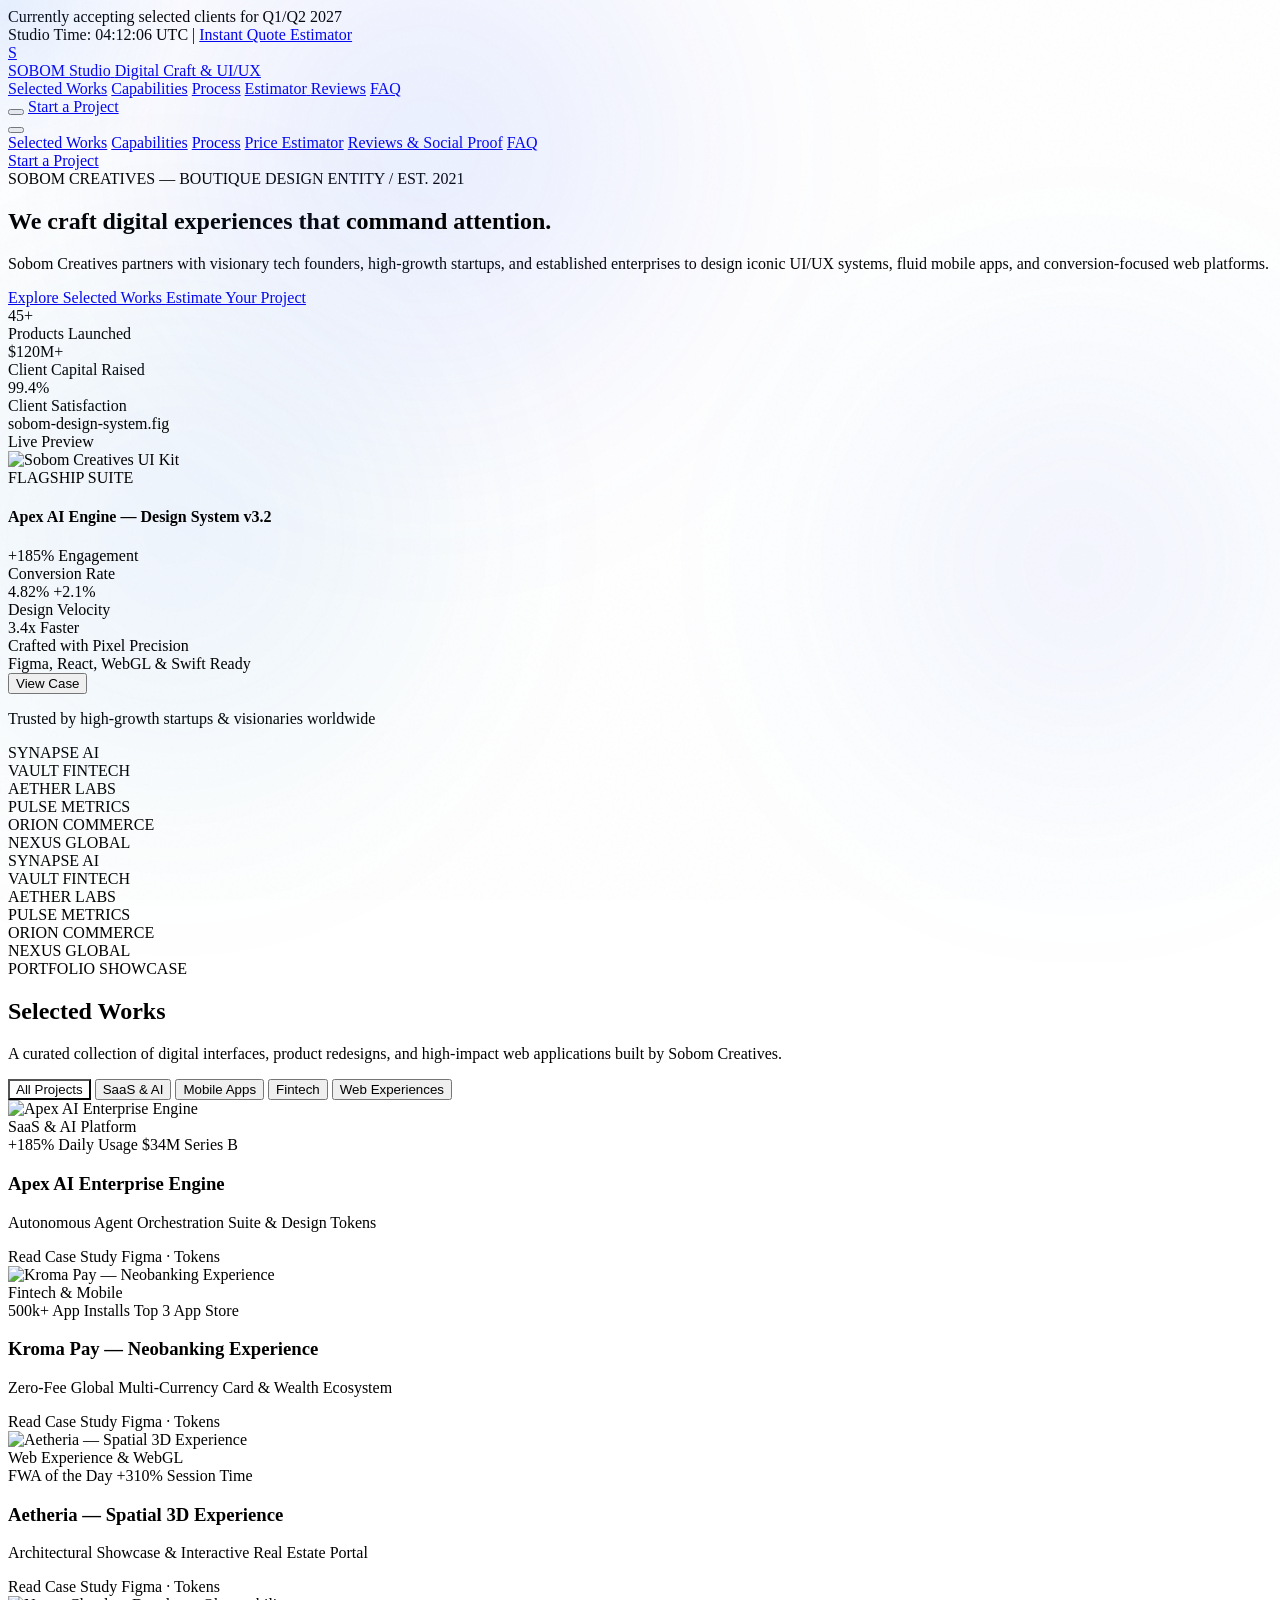
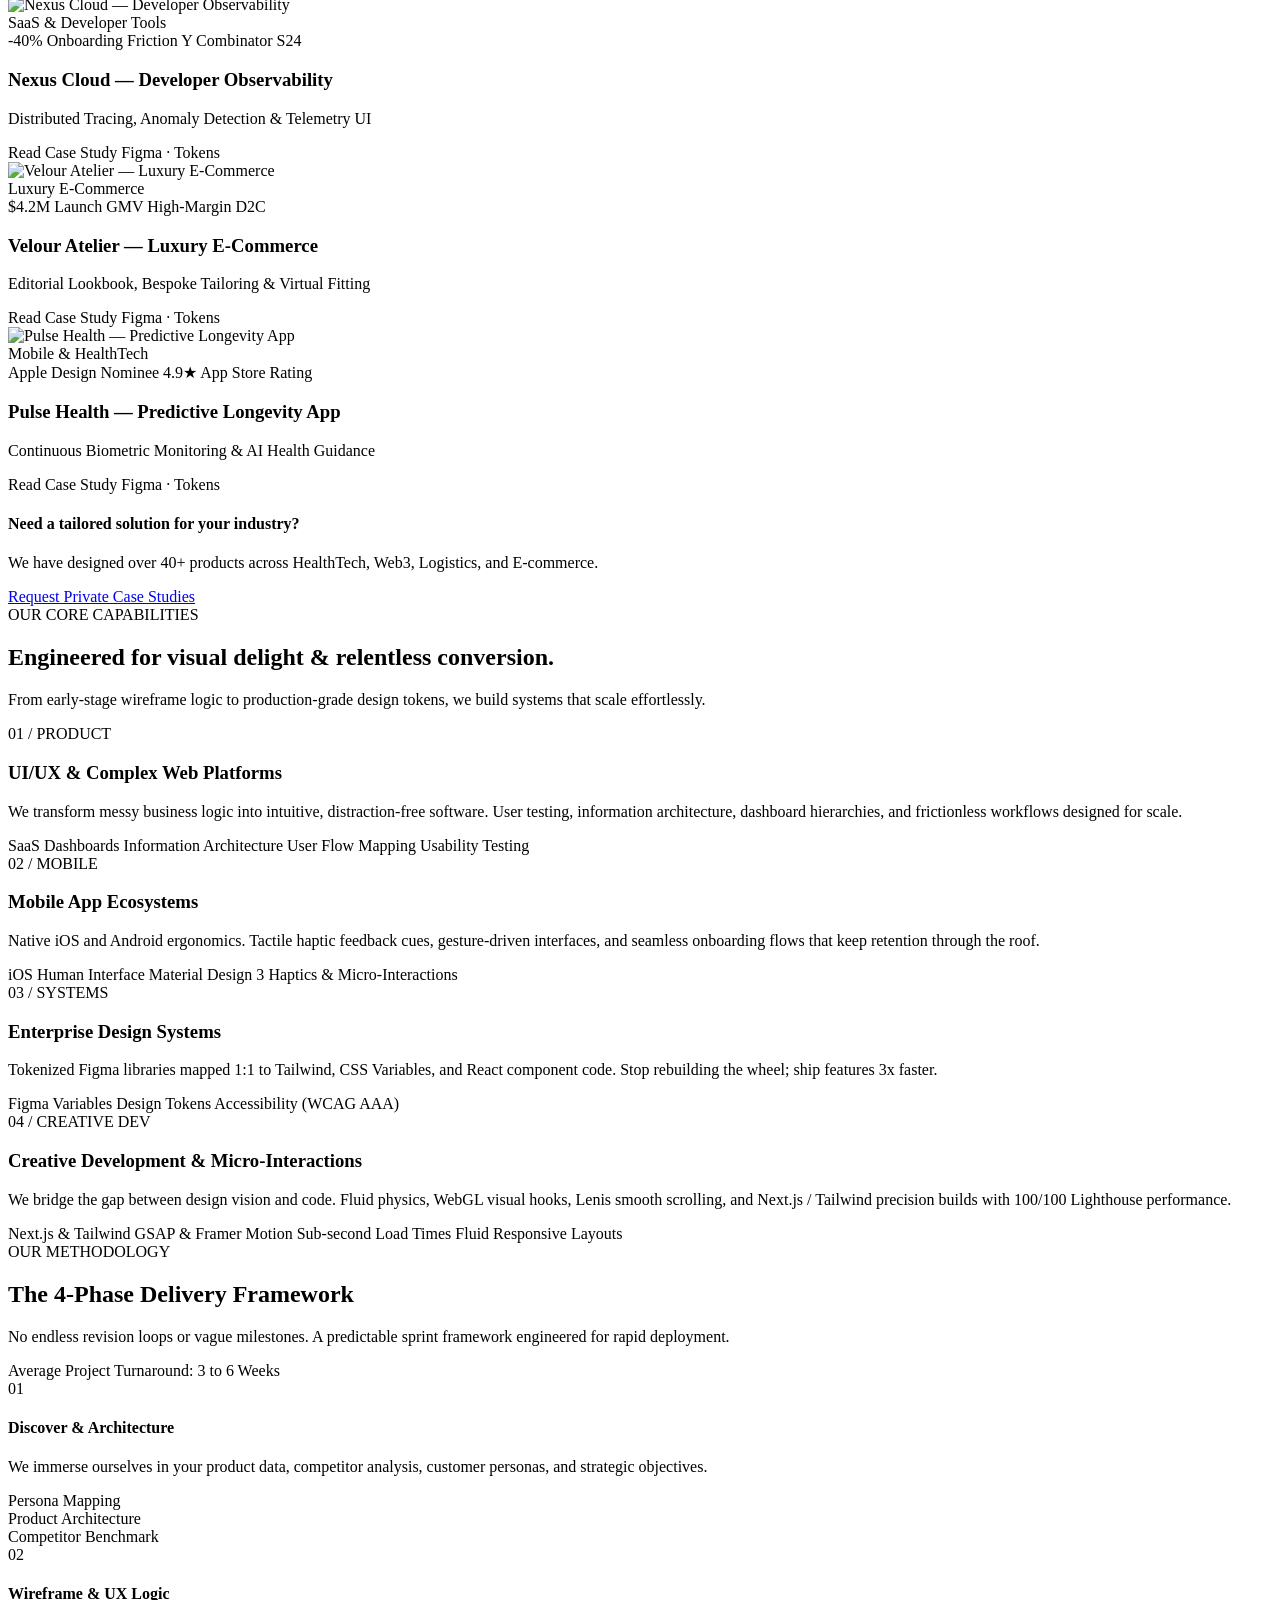
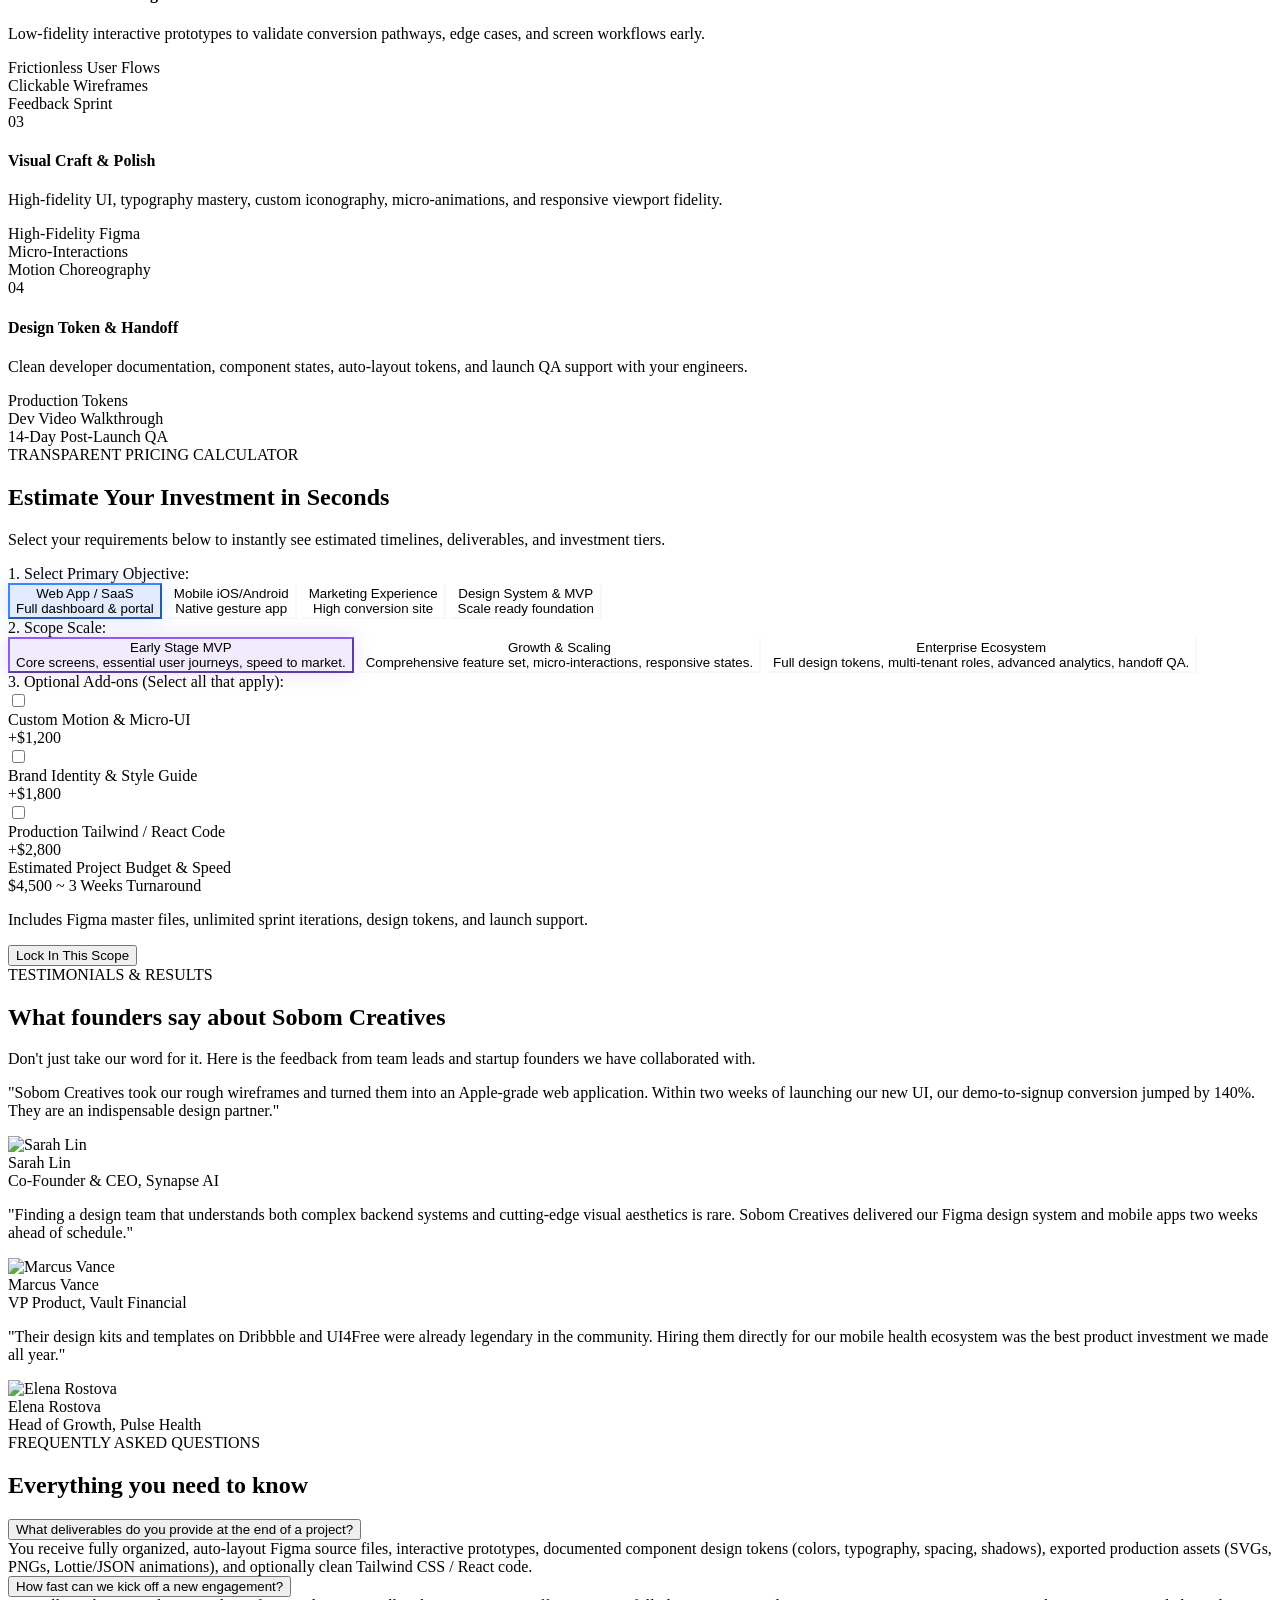
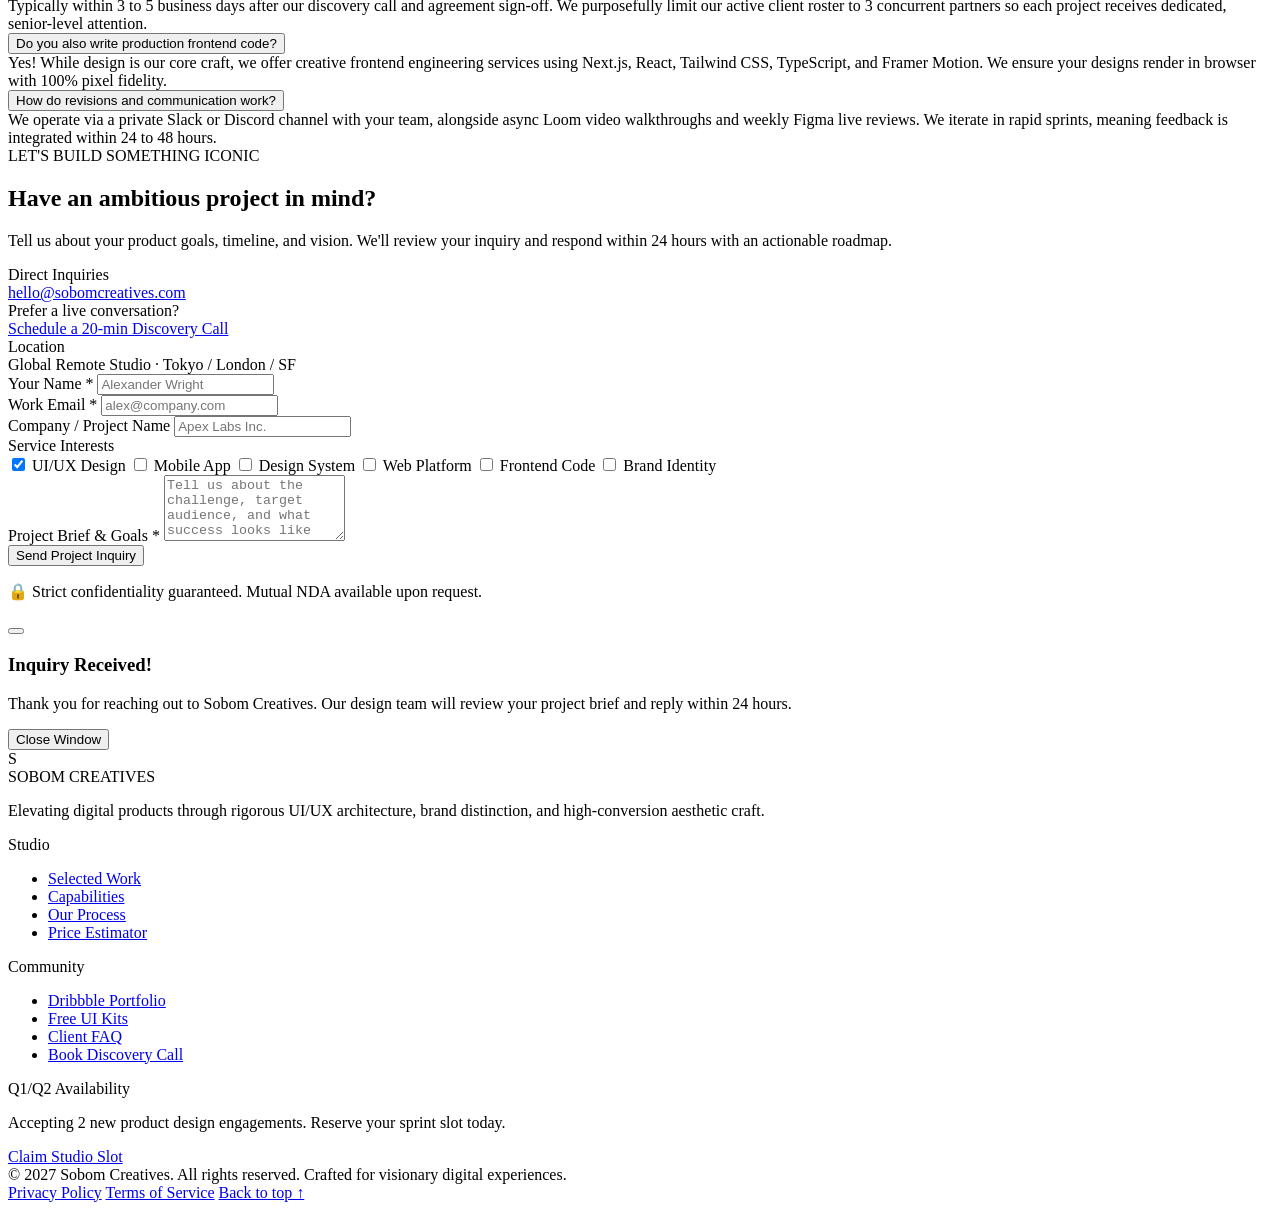
==== index.html @ f291f0de "feat: initial release of Sobom Creatives landing page" ====
<!DOCTYPE html>
<html lang="en" class="scroll-smooth">
<head>
  <meta charset="UTF-8">
  <meta name="viewport" content="width=device-width, initial-scale=1.0">
  <title>Sobom Creatives — High-Impact UI/UX & Digital Product Design Studio</title>
  <meta name="description" content="Sobom Creatives is a premier boutique design studio crafting world-class digital products, mobile ecosystems, high-converting web apps, and iconic design systems.">
  
  <!-- Favicon -->
  <link rel="icon" href="data:image/svg+xml,<svg xmlns=%22http://www.w3.org/2000/svg%22 viewBox=%220 0 100 100%22><text y=%22.9em%22 font-size=%2290%22>⚡</text></svg>">
  
  <!-- Google Fonts: Syne & Plus Jakarta Sans -->
  <link rel="preconnect" href="https://fonts.googleapis.com">
  <link rel="preconnect" href="https://fonts.gstatic.com" crossorigin>
  <link href="https://fonts.googleapis.com/css2?family=Plus+Jakarta+Sans:wght@300;400;500;600;700;800&family=Syne:wght@500;600;700;800&family=JetBrains+Mono:wght@400;500&display=swap" rel="stylesheet">
  
  <!-- Tailwind CSS CDN -->
  <script src="https://cdn.tailwindcss.com"></script>
  <script>
    tailwind.config = {
      darkMode: 'class',
      theme: {
        extend: {
          fontFamily: {
            sans: ['"Plus Jakarta Sans"', 'sans-serif'],
            display: ['"Syne"', 'sans-serif'],
            mono: ['"JetBrains Mono"', 'monospace'],
          },
          colors: {
            brand: {
              50: '#f0f5ff',
              100: '#e0ecff',
              200: '#bad4ff',
              300: '#7eb1ff',
              400: '#3c86ff',
              500: '#145bff',
              600: '#003feb',
              700: '#0033c7',
              800: '#022ba1',
              900: '#08277f',
              accent: '#00F0FF',
              purple: '#8B5CF6',
              emerald: '#10B981',
              dark: '#08090C',
              card: '#101218',
              border: '#1f2430'
            }
          },
          animation: {
            'spin-slow': 'spin 20s linear infinite',
            'float': 'float 6s ease-in-out infinite',
            'pulse-subtle': 'pulseSubtle 3s ease-in-out infinite',
            'marquee': 'marquee 25s linear infinite',
          },
          keyframes: {
            float: {
              '0%, 100%': { transform: 'translateY(0px)' },
              '50%': { transform: 'translateY(-12px)' },
            },
            pulseSubtle: {
              '0%, 100%': { opacity: '0.4' },
              '50%': { opacity: '0.8' },
            },
            marquee: {
              '0%': { transform: 'translateX(0%)' },
              '100%': { transform: 'translateX(-50%)' },
            }
          }
        }
      }
    }
  </script>

  <!-- Lucide Icons CDN -->
  <script src="https://unpkg.com/lucide@latest"></script>

  <!-- Custom CSS -->
  <link rel="stylesheet" href="./assets/css/styles.css">
</head>
<body class="bg-[#07080B] text-slate-100 font-sans selection:bg-brand-500 selection:text-white antialiased overflow-x-hidden relative">

  <!-- Ambient Background Mesh Glows -->
  <div class="fixed inset-0 pointer-events-none z-0 overflow-hidden">
    <div class="glow-orb glow-orb-1"></div>
    <div class="glow-orb glow-orb-2"></div>
    <div class="glow-orb glow-orb-3"></div>
    <div class="noise-overlay"></div>
  </div>

  <!-- Interactive Custom Cursor Ambient Glow -->
  <div id="ambientCursor" class="ambient-cursor pointer-events-none hidden md:block"></div>

  <!-- Top Announcement Bar -->
  <div class="relative z-50 bg-gradient-to-r from-brand-900/60 via-purple-950/40 to-slate-950/80 border-b border-white/5 py-2 px-4 backdrop-blur-md">
    <div class="max-w-7xl mx-auto flex items-center justify-between text-xs">
      <div class="flex items-center space-x-2">
        <span class="relative flex h-2 w-2">
          <span class="animate-ping absolute inline-flex h-full w-full rounded-full bg-emerald-400 opacity-75"></span>
          <span class="relative inline-flex rounded-full h-2 w-2 bg-emerald-500"></span>
        </span>
        <span class="text-slate-300 font-medium">Currently accepting selected clients for Q1/Q2 2027</span>
      </div>
      <div class="hidden md:flex items-center space-x-6 text-slate-400">
        <span class="flex items-center gap-1.5"><i data-lucide="clock" class="w-3.5 h-3.5 text-brand-400"></i> Studio Time: <span id="studioClock" class="text-slate-200 font-mono">16:11:00 UTC</span></span>
        <span class="text-slate-600">|</span>
        <a href="#estimator" class="hover:text-brand-300 transition-colors flex items-center gap-1">
          <span>Instant Quote Estimator</span>
          <i data-lucide="arrow-right" class="w-3 h-3"></i>
        </a>
      </div>
    </div>
  </div>

  <!-- Main Navigation -->
  <header class="sticky top-0 z-40 w-full transition-all duration-300 backdrop-blur-xl bg-[#07080B]/80 border-b border-white/5" id="navbar">
    <div class="max-w-7xl mx-auto px-4 sm:px-6 lg:px-8 h-20 flex items-center justify-between">
      
      <!-- Logo -->
      <a href="#" class="group flex items-center gap-3">
        <div class="relative w-10 h-10 rounded-xl bg-gradient-to-tr from-brand-600 via-indigo-500 to-brand-accent p-[1px] shadow-lg shadow-brand-500/20 group-hover:shadow-brand-500/40 transition-all duration-300">
          <div class="w-full h-full bg-[#090b11] rounded-[11px] flex items-center justify-center">
            <span class="font-display font-black text-xl text-transparent bg-clip-text bg-gradient-to-r from-white to-brand-200 group-hover:scale-110 transition-transform">S</span>
          </div>
        </div>
        <div class="flex flex-col">
          <span class="font-display font-extrabold text-lg tracking-tight text-white group-hover:text-brand-300 transition-colors">
            SOBOM <span class="text-brand-400 font-medium text-xs tracking-widest uppercase ml-1 px-1.5 py-0.5 rounded bg-brand-500/10 border border-brand-500/20">Studio</span>
          </span>
          <span class="text-[10px] text-slate-400 font-mono tracking-widest uppercase">Digital Craft & UI/UX</span>
        </div>
      </a>

      <!-- Desktop Nav Items -->
      <nav class="hidden md:flex items-center space-x-1 lg:space-x-2 bg-white/[0.03] border border-white/5 px-4 py-1.5 rounded-full shadow-inner">
        <a href="#work" class="px-3.5 py-1.5 text-sm font-medium text-slate-300 hover:text-white hover:bg-white/5 rounded-full transition-all">Selected Works</a>
        <a href="#services" class="px-3.5 py-1.5 text-sm font-medium text-slate-300 hover:text-white hover:bg-white/5 rounded-full transition-all">Capabilities</a>
        <a href="#process" class="px-3.5 py-1.5 text-sm font-medium text-slate-300 hover:text-white hover:bg-white/5 rounded-full transition-all">Process</a>
        <a href="#estimator" class="px-3.5 py-1.5 text-sm font-medium text-slate-300 hover:text-white hover:bg-white/5 rounded-full transition-all flex items-center gap-1.5">
          <span>Estimator</span>
          <span class="w-1.5 h-1.5 rounded-full bg-brand-400"></span>
        </a>
        <a href="#testimonials" class="px-3.5 py-1.5 text-sm font-medium text-slate-300 hover:text-white hover:bg-white/5 rounded-full transition-all">Reviews</a>
        <a href="#faq" class="px-3.5 py-1.5 text-sm font-medium text-slate-300 hover:text-white hover:bg-white/5 rounded-full transition-all">FAQ</a>
      </nav>

      <!-- Action Buttons -->
      <div class="hidden md:flex items-center space-x-4">
        <button id="soundToggleBtn" class="p-2.5 rounded-full text-slate-400 hover:text-white hover:bg-white/5 transition-all text-xs flex items-center gap-1.5 border border-white/5" title="Toggle ambient audio cues">
          <i data-lucide="volume-2" class="w-4 h-4"></i>
        </button>
        <a href="#contact" class="btn-primary group relative inline-flex items-center gap-2 px-5 py-2.5 rounded-full font-semibold text-sm bg-gradient-to-r from-brand-500 to-indigo-600 text-white shadow-lg shadow-brand-500/25 hover:shadow-brand-500/40 hover:scale-[1.02] active:scale-95 transition-all duration-300">
          <span>Start a Project</span>
          <i data-lucide="arrow-up-right" class="w-4 h-4 group-hover:translate-x-0.5 group-hover:-translate-y-0.5 transition-transform"></i>
        </a>
      </div>

      <!-- Mobile Hamburger Button -->
      <button id="mobileMenuBtn" class="md:hidden p-2 rounded-lg bg-white/5 text-slate-300 hover:text-white border border-white/10" aria-label="Toggle navigation">
        <i data-lucide="menu" class="w-6 h-6"></i>
      </button>

    </div>

    <!-- Mobile Navigation Drawer -->
    <div id="mobileMenu" class="hidden md:hidden border-b border-white/10 bg-[#090b11]/95 backdrop-blur-2xl px-6 py-6 space-y-4">
      <a href="#work" class="block py-2 text-base font-medium text-slate-300 hover:text-brand-400">Selected Works</a>
      <a href="#services" class="block py-2 text-base font-medium text-slate-300 hover:text-brand-400">Capabilities</a>
      <a href="#process" class="block py-2 text-base font-medium text-slate-300 hover:text-brand-400">Process</a>
      <a href="#estimator" class="block py-2 text-base font-medium text-slate-300 hover:text-brand-400">Price Estimator</a>
      <a href="#testimonials" class="block py-2 text-base font-medium text-slate-300 hover:text-brand-400">Reviews & Social Proof</a>
      <a href="#faq" class="block py-2 text-base font-medium text-slate-300 hover:text-brand-400">FAQ</a>
      <div class="pt-4 border-t border-white/10 flex flex-col gap-3">
        <a href="#contact" class="w-full text-center py-3 rounded-xl bg-gradient-to-r from-brand-500 to-indigo-600 text-white font-semibold shadow-md">
          Start a Project
        </a>
      </div>
    </div>
  </header>

  <!-- Hero Section -->
  <section class="relative z-10 pt-16 pb-20 md:pt-24 md:pb-32 overflow-hidden">
    <div class="max-w-7xl mx-auto px-4 sm:px-6 lg:px-8">
      
      <div class="grid grid-cols-1 lg:grid-cols-12 gap-12 lg:gap-8 items-center">
        
        <!-- Hero Text Content -->
        <div class="lg:col-span-7 space-y-8 text-center lg:text-left">
          
          <!-- Pill Badge -->
          <div class="inline-flex items-center gap-2.5 px-4 py-1.5 rounded-full bg-brand-500/10 border border-brand-500/25 text-brand-300 text-xs font-semibold backdrop-blur-md">
            <span class="flex h-2 w-2 rounded-full bg-brand-400 animate-pulse"></span>
            <span>SOBOM CREATIVES — BOUTIQUE DESIGN ENTITY</span>
            <span class="text-white/40">/</span>
            <span class="text-slate-300 font-mono">EST. 2021</span>
          </div>

          <!-- Main Catchphrase -->
          <h1 class="font-display font-extrabold text-4xl sm:text-6xl xl:text-7xl tracking-tight leading-[1.08] text-white">
            We craft digital experiences that <span class="text-transparent bg-clip-text bg-gradient-to-r from-brand-300 via-indigo-300 to-brand-accent underline-gradient">command attention.</span>
          </h1>

          <!-- Subtitle -->
          <p class="text-lg sm:text-xl text-slate-300 max-w-2xl mx-auto lg:mx-0 font-normal leading-relaxed">
            Sobom Creatives partners with visionary tech founders, high-growth startups, and established enterprises to design iconic UI/UX systems, fluid mobile apps, and conversion-focused web platforms.
          </p>

          <!-- CTA Group -->
          <div class="flex flex-col sm:flex-row items-center justify-center lg:justify-start gap-4 pt-2">
            <a href="#work" class="w-full sm:w-auto px-8 py-4 rounded-full font-bold text-base bg-white text-slate-950 hover:bg-slate-200 transition-all duration-300 flex items-center justify-center gap-3 shadow-xl shadow-white/10 group">
              <span>Explore Selected Works</span>
              <i data-lucide="arrow-down" class="w-4 h-4 group-hover:translate-y-1 transition-transform"></i>
            </a>
            <a href="#estimator" class="w-full sm:w-auto px-8 py-4 rounded-full font-bold text-base bg-white/[0.05] hover:bg-white/[0.1] border border-white/10 text-white transition-all duration-300 flex items-center justify-center gap-2.5 backdrop-blur-sm">
              <i data-lucide="calculator" class="w-4 h-4 text-brand-400"></i>
              <span>Estimate Your Project</span>
            </a>
          </div>

          <!-- Trust Badges & Verified Stats -->
          <div class="pt-8 border-t border-white/10 grid grid-cols-3 gap-6 max-w-lg mx-auto lg:mx-0">
            <div>
              <div class="text-2xl sm:text-3xl font-display font-black text-white" id="statProducts">45+</div>
              <div class="text-xs text-slate-400 font-medium mt-0.5">Products Launched</div>
            </div>
            <div>
              <div class="text-2xl sm:text-3xl font-display font-black text-brand-300" id="statFunding">$120M+</div>
              <div class="text-xs text-slate-400 font-medium mt-0.5">Client Capital Raised</div>
            </div>
            <div>
              <div class="text-2xl sm:text-3xl font-display font-black text-white" id="statSatisfaction">99.4%</div>
              <div class="text-xs text-slate-400 font-medium mt-0.5">Client Satisfaction</div>
            </div>
          </div>

        </div>

        <!-- Hero Visual Showcase / Interactive Glass Cards -->
        <div class="lg:col-span-5 relative">
          
          <!-- Decorative Glow behind card stack -->
          <div class="absolute -top-10 -right-10 w-72 h-72 bg-brand-500/20 rounded-full blur-3xl pointer-events-none"></div>
          <div class="absolute -bottom-10 -left-10 w-72 h-72 bg-purple-600/20 rounded-full blur-3xl pointer-events-none"></div>

          <!-- Main Interactive Hero Card (3D Tilt Effect) -->
          <div id="heroCard" class="tilt-card relative rounded-3xl bg-gradient-to-b from-white/10 via-white/[0.03] to-white/[0.01] p-1 border border-white/15 shadow-2xl backdrop-blur-2xl">
            <div class="rounded-[22px] bg-[#0c0e14] overflow-hidden p-6 relative">
              
              <!-- Card Header -->
              <div class="flex items-center justify-between pb-5 border-b border-white/10">
                <div class="flex items-center gap-3">
                  <div class="w-3 h-3 rounded-full bg-red-500/80"></div>
                  <div class="w-3 h-3 rounded-full bg-yellow-500/80"></div>
                  <div class="w-3 h-3 rounded-full bg-emerald-500/80"></div>
                  <span class="text-xs font-mono text-slate-400 ml-2">sobom-design-system.fig</span>
                </div>
                <span class="text-[11px] font-mono px-2 py-0.5 rounded bg-emerald-500/10 border border-emerald-500/30 text-emerald-400 flex items-center gap-1">
                  <span class="w-1.5 h-1.5 rounded-full bg-emerald-400"></span> Live Preview
                </span>
              </div>

              <!-- Interactive Mockup Visual inside Hero Card -->
              <div class="mt-6 space-y-4">
                
                <!-- Project Spotlight Preview Banner -->
                <div class="relative rounded-2xl overflow-hidden group border border-white/10 bg-slate-900/60 aspect-[16/10]">
                  <img src="https://images.unsplash.com/photo-1618005182384-a83a8bd57fbe?auto=format&fit=crop&w=1000&q=80" 
                       alt="Sobom Creatives UI Kit" 
                       class="w-full h-full object-cover transition-transform duration-700 group-hover:scale-105 opacity-90">
                  <div class="absolute inset-0 bg-gradient-to-t from-slate-950 via-slate-950/40 to-transparent"></div>
                  
                  <div class="absolute bottom-4 left-4 right-4 flex items-end justify-between">
                    <div>
                      <span class="text-[10px] uppercase font-mono tracking-wider text-brand-300 bg-brand-950/80 border border-brand-500/30 px-2 py-0.5 rounded-full">FLAGSHIP SUITE</span>
                      <h4 class="text-base font-bold text-white mt-1">Apex AI Engine — Design System v3.2</h4>
                    </div>
                    <span class="text-xs font-semibold px-2.5 py-1 rounded-full bg-white/20 backdrop-blur-md text-white">+185% Engagement</span>
                  </div>
                </div>

                <!-- Live Component Switcher Mockup -->
                <div class="grid grid-cols-2 gap-3 pt-2">
                  <div class="p-3.5 rounded-xl bg-white/[0.03] border border-white/5 hover:border-brand-500/30 transition-all">
                    <div class="flex items-center justify-between text-xs text-slate-400 mb-2">
                      <span>Conversion Rate</span>
                      <i data-lucide="trending-up" class="w-3.5 h-3.5 text-emerald-400"></i>
                    </div>
                    <div class="text-xl font-bold font-display text-white">4.82% <span class="text-xs text-emerald-400 font-sans font-medium">+2.1%</span></div>
                    <div class="w-full bg-white/10 h-1.5 rounded-full mt-2 overflow-hidden">
                      <div class="bg-gradient-to-r from-brand-500 to-emerald-400 h-full w-[78%]"></div>
                    </div>
                  </div>

                  <div class="p-3.5 rounded-xl bg-white/[0.03] border border-white/5 hover:border-brand-500/30 transition-all">
                    <div class="flex items-center justify-between text-xs text-slate-400 mb-2">
                      <span>Design Velocity</span>
                      <i data-lucide="zap" class="w-3.5 h-3.5 text-brand-400"></i>
                    </div>
                    <div class="text-xl font-bold font-display text-white">3.4x Faster</div>
                    <div class="w-full bg-white/10 h-1.5 rounded-full mt-2 overflow-hidden">
                      <div class="bg-gradient-to-r from-brand-500 to-purple-500 h-full w-[90%]"></div>
                    </div>
                  </div>
                </div>

                <!-- Floating Interactive Badge -->
                <div class="p-3 rounded-xl bg-brand-500/10 border border-brand-500/20 flex items-center justify-between">
                  <div class="flex items-center gap-2.5">
                    <div class="w-8 h-8 rounded-lg bg-brand-500/20 flex items-center justify-center text-brand-300">
                      <i data-lucide="sparkles" class="w-4 h-4"></i>
                    </div>
                    <div>
                      <div class="text-xs font-semibold text-white">Crafted with Pixel Precision</div>
                      <div class="text-[11px] text-slate-400">Figma, React, WebGL & Swift Ready</div>
                    </div>
                  </div>
                  <button onclick="openCaseStudy(0)" class="text-xs font-semibold text-brand-300 hover:text-white transition-colors underline">View Case</button>
                </div>

              </div>

            </div>
          </div>

        </div>

      </div>

    </div>
  </section>

  <!-- Client Logos & Social Proof Marquee -->
  <section class="py-12 border-y border-white/5 bg-[#080a0f]/50 overflow-hidden relative">
    <div class="max-w-7xl mx-auto px-4 mb-6 text-center">
      <p class="text-xs uppercase tracking-[0.25em] font-mono text-slate-500 font-semibold">
        Trusted by high-growth startups & visionaries worldwide
      </p>
    </div>

    <!-- Infinite Scroll Marquee -->
    <div class="relative w-full overflow-hidden flex items-center">
      <div class="absolute left-0 top-0 bottom-0 w-24 bg-gradient-to-r from-[#07080B] to-transparent z-10 pointer-events-none"></div>
      <div class="absolute right-0 top-0 bottom-0 w-24 bg-gradient-to-l from-[#07080B] to-transparent z-10 pointer-events-none"></div>
      
      <div class="flex space-x-12 shrink-0 animate-marquee items-center whitespace-nowrap">
        <!-- Brand 1 -->
        <div class="flex items-center gap-2 text-slate-400 hover:text-white transition-colors">
          <i data-lucide="layers" class="w-6 h-6 text-brand-400"></i>
          <span class="font-display font-bold text-lg tracking-wider">SYNAPSE AI</span>
        </div>
        <!-- Brand 2 -->
        <div class="flex items-center gap-2 text-slate-400 hover:text-white transition-colors">
          <i data-lucide="shield-check" class="w-6 h-6 text-indigo-400"></i>
          <span class="font-display font-bold text-lg tracking-wider">VAULT FINTECH</span>
        </div>
        <!-- Brand 3 -->
        <div class="flex items-center gap-2 text-slate-400 hover:text-white transition-colors">
          <i data-lucide="cpu" class="w-6 h-6 text-purple-400"></i>
          <span class="font-display font-bold text-lg tracking-wider">AETHER LABS</span>
        </div>
        <!-- Brand 4 -->
        <div class="flex items-center gap-2 text-slate-400 hover:text-white transition-colors">
          <i data-lucide="activity" class="w-6 h-6 text-emerald-400"></i>
          <span class="font-display font-bold text-lg tracking-wider">PULSE METRICS</span>
        </div>
        <!-- Brand 5 -->
        <div class="flex items-center gap-2 text-slate-400 hover:text-white transition-colors">
          <i data-lucide="box" class="w-6 h-6 text-amber-400"></i>
          <span class="font-display font-bold text-lg tracking-wider">ORION COMMERCE</span>
        </div>
        <!-- Brand 6 -->
        <div class="flex items-center gap-2 text-slate-400 hover:text-white transition-colors">
          <i data-lucide="globe" class="w-6 h-6 text-blue-400"></i>
          <span class="font-display font-bold text-lg tracking-wider">NEXUS GLOBAL</span>
        </div>

        <!-- Repeated for seamless loop -->
        <div class="flex items-center gap-2 text-slate-400 hover:text-white transition-colors">
          <i data-lucide="layers" class="w-6 h-6 text-brand-400"></i>
          <span class="font-display font-bold text-lg tracking-wider">SYNAPSE AI</span>
        </div>
        <div class="flex items-center gap-2 text-slate-400 hover:text-white transition-colors">
          <i data-lucide="shield-check" class="w-6 h-6 text-indigo-400"></i>
          <span class="font-display font-bold text-lg tracking-wider">VAULT FINTECH</span>
        </div>
        <div class="flex items-center gap-2 text-slate-400 hover:text-white transition-colors">
          <i data-lucide="cpu" class="w-6 h-6 text-purple-400"></i>
          <span class="font-display font-bold text-lg tracking-wider">AETHER LABS</span>
        </div>
        <div class="flex items-center gap-2 text-slate-400 hover:text-white transition-colors">
          <i data-lucide="activity" class="w-6 h-6 text-emerald-400"></i>
          <span class="font-display font-bold text-lg tracking-wider">PULSE METRICS</span>
        </div>
        <div class="flex items-center gap-2 text-slate-400 hover:text-white transition-colors">
          <i data-lucide="box" class="w-6 h-6 text-amber-400"></i>
          <span class="font-display font-bold text-lg tracking-wider">ORION COMMERCE</span>
        </div>
        <div class="flex items-center gap-2 text-slate-400 hover:text-white transition-colors">
          <i data-lucide="globe" class="w-6 h-6 text-blue-400"></i>
          <span class="font-display font-bold text-lg tracking-wider">NEXUS GLOBAL</span>
        </div>
      </div>
    </div>
  </section>

  <!-- Selected Works Portfolio Section -->
  <section id="work" class="py-24 relative z-10">
    <div class="max-w-7xl mx-auto px-4 sm:px-6 lg:px-8">
      
      <!-- Section Header -->
      <div class="flex flex-col md:flex-row md:items-end justify-between mb-12 gap-6">
        <div>
          <div class="inline-flex items-center gap-2 px-3 py-1 rounded-full bg-white/5 border border-white/10 text-brand-400 text-xs font-mono mb-3">
            <i data-lucide="folder-git-2" class="w-3.5 h-3.5"></i>
            <span>PORTFOLIO SHOWCASE</span>
          </div>
          <h2 class="font-display font-extrabold text-3xl sm:text-5xl text-white tracking-tight">
            Selected Works
          </h2>
          <p class="text-slate-400 mt-2 max-w-xl text-base">
            A curated collection of digital interfaces, product redesigns, and high-impact web applications built by Sobom Creatives.
          </p>
        </div>

        <!-- Filter Buttons -->
        <div class="flex items-center flex-wrap gap-2 p-1.5 rounded-2xl bg-white/[0.04] border border-white/10" id="portfolioFilterContainer">
          <button data-filter="all" class="filter-btn active-filter px-4 py-2 rounded-xl text-xs font-semibold transition-all">All Projects</button>
          <button data-filter="saas" class="filter-btn px-4 py-2 rounded-xl text-xs font-semibold text-slate-400 hover:text-white transition-all">SaaS & AI</button>
          <button data-filter="mobile" class="filter-btn px-4 py-2 rounded-xl text-xs font-semibold text-slate-400 hover:text-white transition-all">Mobile Apps</button>
          <button data-filter="fintech" class="filter-btn px-4 py-2 rounded-xl text-xs font-semibold text-slate-400 hover:text-white transition-all">Fintech</button>
          <button data-filter="web" class="filter-btn px-4 py-2 rounded-xl text-xs font-semibold text-slate-400 hover:text-white transition-all">Web Experiences</button>
        </div>
      </div>

      <!-- Projects Grid -->
      <div class="grid grid-cols-1 md:grid-cols-2 lg:grid-cols-3 gap-8" id="projectsGrid">
        <!-- Rendered via JS dynamically with rich data & fallback in place -->
      </div>

      <!-- Bottom Portfolio Banner -->
      <div class="mt-16 p-8 rounded-3xl bg-gradient-to-r from-brand-900/30 via-slate-900 to-indigo-950/30 border border-white/10 flex flex-col sm:flex-row items-center justify-between gap-6">
        <div class="flex items-center gap-4">
          <div class="w-12 h-12 rounded-2xl bg-brand-500/20 border border-brand-500/30 flex items-center justify-center text-brand-300">
            <i data-lucide="layers" class="w-6 h-6"></i>
          </div>
          <div>
            <h4 class="text-lg font-bold text-white font-display">Need a tailored solution for your industry?</h4>
            <p class="text-sm text-slate-400">We have designed over 40+ products across HealthTech, Web3, Logistics, and E-commerce.</p>
          </div>
        </div>
        <a href="#contact" class="px-6 py-3 rounded-full bg-white text-slate-950 hover:bg-slate-200 font-semibold text-sm transition-all whitespace-nowrap">
          Request Private Case Studies
        </a>
      </div>

    </div>
  </section>

  <!-- Capabilities / Services Bento Grid -->
  <section id="services" class="py-24 bg-[#090b10] relative z-10 border-t border-white/5">
    <div class="max-w-7xl mx-auto px-4 sm:px-6 lg:px-8">
      
      <div class="text-center max-w-3xl mx-auto mb-16 space-y-4">
        <div class="inline-flex items-center gap-2 px-3 py-1 rounded-full bg-brand-500/10 border border-brand-500/25 text-brand-400 text-xs font-mono">
          <i data-lucide="sparkles" class="w-3.5 h-3.5"></i>
          <span>OUR CORE CAPABILITIES</span>
        </div>
        <h2 class="font-display font-extrabold text-3xl sm:text-5xl text-white tracking-tight">
          Engineered for visual delight & relentless conversion.
        </h2>
        <p class="text-slate-400 text-base">
          From early-stage wireframe logic to production-grade design tokens, we build systems that scale effortlessly.
        </p>
      </div>

      <!-- Bento Grid Layout -->
      <div class="grid grid-cols-1 md:grid-cols-3 gap-6">
        
        <!-- Bento 1: UI/UX & Digital Product Design (Wide) -->
        <div class="md:col-span-2 rounded-3xl bg-white/[0.02] border border-white/10 hover:border-brand-500/40 p-8 transition-all group relative overflow-hidden">
          <div class="absolute -right-10 -bottom-10 w-64 h-64 bg-brand-500/10 rounded-full blur-3xl group-hover:bg-brand-500/20 transition-all pointer-events-none"></div>
          <div class="flex items-start justify-between">
            <div class="w-12 h-12 rounded-2xl bg-brand-500/10 border border-brand-500/20 flex items-center justify-center text-brand-400 group-hover:scale-110 transition-transform">
              <i data-lucide="layout-dashboard" class="w-6 h-6"></i>
            </div>
            <span class="text-xs font-mono text-slate-500">01 / PRODUCT</span>
          </div>
          <h3 class="font-display font-bold text-2xl text-white mt-6 group-hover:text-brand-300 transition-colors">
            UI/UX & Complex Web Platforms
          </h3>
          <p class="text-slate-400 mt-2 text-sm max-w-lg leading-relaxed">
            We transform messy business logic into intuitive, distraction-free software. User testing, information architecture, dashboard hierarchies, and frictionless workflows designed for scale.
          </p>
          <div class="mt-6 flex flex-wrap gap-2">
            <span class="text-xs px-3 py-1 rounded-full bg-white/5 border border-white/5 text-slate-300">SaaS Dashboards</span>
            <span class="text-xs px-3 py-1 rounded-full bg-white/5 border border-white/5 text-slate-300">Information Architecture</span>
            <span class="text-xs px-3 py-1 rounded-full bg-white/5 border border-white/5 text-slate-300">User Flow Mapping</span>
            <span class="text-xs px-3 py-1 rounded-full bg-white/5 border border-white/5 text-slate-300">Usability Testing</span>
          </div>
        </div>

        <!-- Bento 2: Mobile Ecosystems -->
        <div class="rounded-3xl bg-white/[0.02] border border-white/10 hover:border-brand-500/40 p-8 transition-all group relative overflow-hidden">
          <div class="flex items-start justify-between">
            <div class="w-12 h-12 rounded-2xl bg-indigo-500/10 border border-indigo-500/20 flex items-center justify-center text-indigo-400 group-hover:scale-110 transition-transform">
              <i data-lucide="smartphone" class="w-6 h-6"></i>
            </div>
            <span class="text-xs font-mono text-slate-500">02 / MOBILE</span>
          </div>
          <h3 class="font-display font-bold text-2xl text-white mt-6 group-hover:text-indigo-300 transition-colors">
            Mobile App Ecosystems
          </h3>
          <p class="text-slate-400 mt-2 text-sm leading-relaxed">
            Native iOS and Android ergonomics. Tactile haptic feedback cues, gesture-driven interfaces, and seamless onboarding flows that keep retention through the roof.
          </p>
          <div class="mt-6 flex flex-wrap gap-2">
            <span class="text-xs px-3 py-1 rounded-full bg-white/5 border border-white/5 text-slate-300">iOS Human Interface</span>
            <span class="text-xs px-3 py-1 rounded-full bg-white/5 border border-white/5 text-slate-300">Material Design 3</span>
            <span class="text-xs px-3 py-1 rounded-full bg-white/5 border border-white/5 text-slate-300">Haptics & Micro-Interactions</span>
          </div>
        </div>

        <!-- Bento 3: Design Systems & Tokens -->
        <div class="rounded-3xl bg-white/[0.02] border border-white/10 hover:border-brand-500/40 p-8 transition-all group relative overflow-hidden">
          <div class="flex items-start justify-between">
            <div class="w-12 h-12 rounded-2xl bg-purple-500/10 border border-purple-500/20 flex items-center justify-center text-purple-400 group-hover:scale-110 transition-transform">
              <i data-lucide="component" class="w-6 h-6"></i>
            </div>
            <span class="text-xs font-mono text-slate-500">03 / SYSTEMS</span>
          </div>
          <h3 class="font-display font-bold text-2xl text-white mt-6 group-hover:text-purple-300 transition-colors">
            Enterprise Design Systems
          </h3>
          <p class="text-slate-400 mt-2 text-sm leading-relaxed">
            Tokenized Figma libraries mapped 1:1 to Tailwind, CSS Variables, and React component code. Stop rebuilding the wheel; ship features 3x faster.
          </p>
          <div class="mt-6 flex flex-wrap gap-2">
            <span class="text-xs px-3 py-1 rounded-full bg-white/5 border border-white/5 text-slate-300">Figma Variables</span>
            <span class="text-xs px-3 py-1 rounded-full bg-white/5 border border-white/5 text-slate-300">Design Tokens</span>
            <span class="text-xs px-3 py-1 rounded-full bg-white/5 border border-white/5 text-slate-300">Accessibility (WCAG AAA)</span>
          </div>
        </div>

        <!-- Bento 4: Interactive Web & Creative Dev (Wide) -->
        <div class="md:col-span-2 rounded-3xl bg-white/[0.02] border border-white/10 hover:border-brand-500/40 p-8 transition-all group relative overflow-hidden">
          <div class="absolute -right-10 -bottom-10 w-64 h-64 bg-purple-500/10 rounded-full blur-3xl group-hover:bg-purple-500/20 transition-all pointer-events-none"></div>
          <div class="flex items-start justify-between">
            <div class="w-12 h-12 rounded-2xl bg-emerald-500/10 border border-emerald-500/20 flex items-center justify-center text-emerald-400 group-hover:scale-110 transition-transform">
              <i data-lucide="code-2" class="w-6 h-6"></i>
            </div>
            <span class="text-xs font-mono text-slate-500">04 / CREATIVE DEV</span>
          </div>
          <h3 class="font-display font-bold text-2xl text-white mt-6 group-hover:text-emerald-300 transition-colors">
            Creative Development & Micro-Interactions
          </h3>
          <p class="text-slate-400 mt-2 text-sm max-w-lg leading-relaxed">
            We bridge the gap between design vision and code. Fluid physics, WebGL visual hooks, Lenis smooth scrolling, and Next.js / Tailwind precision builds with 100/100 Lighthouse performance.
          </p>
          <div class="mt-6 flex flex-wrap gap-2">
            <span class="text-xs px-3 py-1 rounded-full bg-white/5 border border-white/5 text-slate-300">Next.js & Tailwind</span>
            <span class="text-xs px-3 py-1 rounded-full bg-white/5 border border-white/5 text-slate-300">GSAP & Framer Motion</span>
            <span class="text-xs px-3 py-1 rounded-full bg-white/5 border border-white/5 text-slate-300">Sub-second Load Times</span>
            <span class="text-xs px-3 py-1 rounded-full bg-white/5 border border-white/5 text-slate-300">Fluid Responsive Layouts</span>
          </div>
        </div>

      </div>

    </div>
  </section>

  <!-- The Sobom 4-Phase Process -->
  <section id="process" class="py-24 relative z-10">
    <div class="max-w-7xl mx-auto px-4 sm:px-6 lg:px-8">
      
      <div class="flex flex-col md:flex-row md:items-end justify-between mb-16 gap-6">
        <div>
          <div class="inline-flex items-center gap-2 px-3 py-1 rounded-full bg-white/5 border border-white/10 text-brand-400 text-xs font-mono mb-3">
            <i data-lucide="git-commit" class="w-3.5 h-3.5"></i>
            <span>OUR METHODOLOGY</span>
          </div>
          <h2 class="font-display font-extrabold text-3xl sm:text-5xl text-white tracking-tight">
            The 4-Phase Delivery Framework
          </h2>
          <p class="text-slate-400 mt-2 max-w-xl text-base">
            No endless revision loops or vague milestones. A predictable sprint framework engineered for rapid deployment.
          </p>
        </div>
        <div class="flex items-center gap-2 text-xs font-mono text-slate-400">
          <i data-lucide="clock" class="w-4 h-4 text-brand-400"></i>
          <span>Average Project Turnaround: 3 to 6 Weeks</span>
        </div>
      </div>

      <!-- Process Steps Container -->
      <div class="grid grid-cols-1 md:grid-cols-4 gap-6 relative">
        
        <!-- Step 1 -->
        <div class="process-card p-6 rounded-3xl bg-white/[0.02] border border-white/10 relative hover:border-brand-500/40 transition-all group">
          <div class="text-5xl font-display font-black text-white/10 group-hover:text-brand-500/30 transition-colors">01</div>
          <h4 class="font-display font-bold text-xl text-white mt-4">Discover & Architecture</h4>
          <p class="text-slate-400 text-xs mt-2 leading-relaxed">
            We immerse ourselves in your product data, competitor analysis, customer personas, and strategic objectives.
          </p>
          <div class="mt-4 pt-4 border-t border-white/5 text-[11px] text-slate-400 space-y-1.5 font-mono">
            <div class="flex items-center gap-1.5"><i data-lucide="check" class="w-3 h-3 text-brand-400"></i> Persona Mapping</div>
            <div class="flex items-center gap-1.5"><i data-lucide="check" class="w-3 h-3 text-brand-400"></i> Product Architecture</div>
            <div class="flex items-center gap-1.5"><i data-lucide="check" class="w-3 h-3 text-brand-400"></i> Competitor Benchmark</div>
          </div>
        </div>

        <!-- Step 2 -->
        <div class="process-card p-6 rounded-3xl bg-white/[0.02] border border-white/10 relative hover:border-brand-500/40 transition-all group">
          <div class="text-5xl font-display font-black text-white/10 group-hover:text-indigo-500/30 transition-colors">02</div>
          <h4 class="font-display font-bold text-xl text-white mt-4">Wireframe & UX Logic</h4>
          <p class="text-slate-400 text-xs mt-2 leading-relaxed">
            Low-fidelity interactive prototypes to validate conversion pathways, edge cases, and screen workflows early.
          </p>
          <div class="mt-4 pt-4 border-t border-white/5 text-[11px] text-slate-400 space-y-1.5 font-mono">
            <div class="flex items-center gap-1.5"><i data-lucide="check" class="w-3 h-3 text-indigo-400"></i> Frictionless User Flows</div>
            <div class="flex items-center gap-1.5"><i data-lucide="check" class="w-3 h-3 text-indigo-400"></i> Clickable Wireframes</div>
            <div class="flex items-center gap-1.5"><i data-lucide="check" class="w-3 h-3 text-indigo-400"></i> Feedback Sprint</div>
          </div>
        </div>

        <!-- Step 3 -->
        <div class="process-card p-6 rounded-3xl bg-white/[0.02] border border-white/10 relative hover:border-brand-500/40 transition-all group">
          <div class="text-5xl font-display font-black text-white/10 group-hover:text-purple-500/30 transition-colors">03</div>
          <h4 class="font-display font-bold text-xl text-white mt-4">Visual Craft & Polish</h4>
          <p class="text-slate-400 text-xs mt-2 leading-relaxed">
            High-fidelity UI, typography mastery, custom iconography, micro-animations, and responsive viewport fidelity.
          </p>
          <div class="mt-4 pt-4 border-t border-white/5 text-[11px] text-slate-400 space-y-1.5 font-mono">
            <div class="flex items-center gap-1.5"><i data-lucide="check" class="w-3 h-3 text-purple-400"></i> High-Fidelity Figma</div>
            <div class="flex items-center gap-1.5"><i data-lucide="check" class="w-3 h-3 text-purple-400"></i> Micro-Interactions</div>
            <div class="flex items-center gap-1.5"><i data-lucide="check" class="w-3 h-3 text-purple-400"></i> Motion Choreography</div>
          </div>
        </div>

        <!-- Step 4 -->
        <div class="process-card p-6 rounded-3xl bg-white/[0.02] border border-white/10 relative hover:border-brand-500/40 transition-all group">
          <div class="text-5xl font-display font-black text-white/10 group-hover:text-emerald-500/30 transition-colors">04</div>
          <h4 class="font-display font-bold text-xl text-white mt-4">Design Token & Handoff</h4>
          <p class="text-slate-400 text-xs mt-2 leading-relaxed">
            Clean developer documentation, component states, auto-layout tokens, and launch QA support with your engineers.
          </p>
          <div class="mt-4 pt-4 border-t border-white/5 text-[11px] text-slate-400 space-y-1.5 font-mono">
            <div class="flex items-center gap-1.5"><i data-lucide="check" class="w-3 h-3 text-emerald-400"></i> Production Tokens</div>
            <div class="flex items-center gap-1.5"><i data-lucide="check" class="w-3 h-3 text-emerald-400"></i> Dev Video Walkthrough</div>
            <div class="flex items-center gap-1.5"><i data-lucide="check" class="w-3 h-3 text-emerald-400"></i> 14-Day Post-Launch QA</div>
          </div>
        </div>

      </div>

    </div>
  </section>

  <!-- Interactive Project Cost & Scope Estimator -->
  <section id="estimator" class="py-24 bg-gradient-to-b from-[#090b10] via-[#0b0e17] to-[#08090d] border-y border-white/5 relative z-10">
    <div class="max-w-5xl mx-auto px-4 sm:px-6 lg:px-8">
      
      <div class="text-center max-w-2xl mx-auto mb-12 space-y-3">
        <div class="inline-flex items-center gap-2 px-3 py-1 rounded-full bg-brand-500/10 border border-brand-500/25 text-brand-400 text-xs font-mono">
          <i data-lucide="calculator" class="w-3.5 h-3.5"></i>
          <span>TRANSPARENT PRICING CALCULATOR</span>
        </div>
        <h2 class="font-display font-extrabold text-3xl sm:text-5xl text-white tracking-tight">
          Estimate Your Investment in Seconds
        </h2>
        <p class="text-slate-400 text-sm">
          Select your requirements below to instantly see estimated timelines, deliverables, and investment tiers.
        </p>
      </div>

      <!-- Estimator Box -->
      <div class="rounded-3xl bg-white/[0.02] border border-white/10 p-6 sm:p-10 shadow-2xl backdrop-blur-xl">
        
        <!-- Step 1: Project Type -->
        <div class="mb-8">
          <label class="block text-xs font-mono uppercase tracking-wider text-slate-400 mb-3">
            1. Select Primary Objective:
          </label>
          <div class="grid grid-cols-2 sm:grid-cols-4 gap-3" id="calcProjectType">
            <button type="button" data-type="web" data-cost="4500" data-weeks="3" class="estimator-option active-est p-4 rounded-2xl border text-left transition-all">
              <i data-lucide="globe" class="w-5 h-5 text-brand-400 mb-2"></i>
              <div class="font-bold text-sm text-white">Web App / SaaS</div>
              <div class="text-[11px] text-slate-400 mt-1">Full dashboard & portal</div>
            </button>
            <button type="button" data-type="mobile" data-cost="5500" data-weeks="4" class="estimator-option p-4 rounded-2xl border text-left transition-all">
              <i data-lucide="smartphone" class="w-5 h-5 text-indigo-400 mb-2"></i>
              <div class="font-bold text-sm text-white">Mobile iOS/Android</div>
              <div class="text-[11px] text-slate-400 mt-1">Native gesture app</div>
            </button>
            <button type="button" data-type="landing" data-cost="3200" data-weeks="2" class="estimator-option p-4 rounded-2xl border text-left transition-all">
              <i data-lucide="sparkles" class="w-5 h-5 text-purple-400 mb-2"></i>
              <div class="font-bold text-sm text-white">Marketing Experience</div>
              <div class="text-[11px] text-slate-400 mt-1">High conversion site</div>
            </button>
            <button type="button" data-type="system" data-cost="6500" data-weeks="5" class="estimator-option p-4 rounded-2xl border text-left transition-all">
              <i data-lucide="component" class="w-5 h-5 text-emerald-400 mb-2"></i>
              <div class="font-bold text-sm text-white">Design System & MVP</div>
              <div class="text-[11px] text-slate-400 mt-1">Scale ready foundation</div>
            </button>
          </div>
        </div>

        <!-- Step 2: Complexity / Scope Size -->
        <div class="mb-8">
          <label class="block text-xs font-mono uppercase tracking-wider text-slate-400 mb-3">
            2. Scope Scale:
          </label>
          <div class="grid grid-cols-1 sm:grid-cols-3 gap-3" id="calcScopeScale">
            <button type="button" data-scale="mvp" data-multiplier="1" class="estimator-scale active-scale p-4 rounded-2xl border text-left transition-all">
              <div class="font-bold text-sm text-white">Early Stage MVP</div>
              <div class="text-xs text-slate-400 mt-1">Core screens, essential user journeys, speed to market.</div>
            </button>
            <button type="button" data-scale="growth" data-multiplier="1.6" class="estimator-scale p-4 rounded-2xl border text-left transition-all">
              <div class="font-bold text-sm text-white">Growth & Scaling</div>
              <div class="text-xs text-slate-400 mt-1">Comprehensive feature set, micro-interactions, responsive states.</div>
            </button>
            <button type="button" data-scale="enterprise" data-multiplier="2.4" class="estimator-scale p-4 rounded-2xl border text-left transition-all">
              <div class="font-bold text-sm text-white">Enterprise Ecosystem</div>
              <div class="text-xs text-slate-400 mt-1">Full design tokens, multi-tenant roles, advanced analytics, handoff QA.</div>
            </button>
          </div>
        </div>

        <!-- Step 3: Add-on Capabilities -->
        <div class="mb-8">
          <label class="block text-xs font-mono uppercase tracking-wider text-slate-400 mb-3">
            3. Optional Add-ons (Select all that apply):
          </label>
          <div class="grid grid-cols-1 sm:grid-cols-3 gap-3" id="calcAddons">
            <label class="flex items-center gap-3 p-3.5 rounded-2xl bg-white/[0.02] border border-white/5 cursor-pointer hover:border-brand-500/30 transition-all">
              <input type="checkbox" data-addon="motion" data-addon-cost="1200" class="addon-checkbox rounded border-white/20 text-brand-500 focus:ring-brand-500">
              <div>
                <div class="text-xs font-bold text-white">Custom Motion & Micro-UI</div>
                <div class="text-[11px] text-slate-400">+$1,200</div>
              </div>
            </label>
            <label class="flex items-center gap-3 p-3.5 rounded-2xl bg-white/[0.02] border border-white/5 cursor-pointer hover:border-brand-500/30 transition-all">
              <input type="checkbox" data-addon="brand" data-addon-cost="1800" class="addon-checkbox rounded border-white/20 text-brand-500 focus:ring-brand-500">
              <div>
                <div class="text-xs font-bold text-white">Brand Identity & Style Guide</div>
                <div class="text-[11px] text-slate-400">+$1,800</div>
              </div>
            </label>
            <label class="flex items-center gap-3 p-3.5 rounded-2xl bg-white/[0.02] border border-white/5 cursor-pointer hover:border-brand-500/30 transition-all">
              <input type="checkbox" data-addon="frontend" data-addon-cost="2800" class="addon-checkbox rounded border-white/20 text-brand-500 focus:ring-brand-500">
              <div>
                <div class="text-xs font-bold text-white">Production Tailwind / React Code</div>
                <div class="text-[11px] text-slate-400">+$2,800</div>
              </div>
            </label>
          </div>
        </div>

        <!-- Real-time Estimate Calculation Bar -->
        <div class="p-6 rounded-2xl bg-gradient-to-r from-brand-950/60 via-[#0d111a] to-slate-900 border border-brand-500/30 flex flex-col md:flex-row items-center justify-between gap-6">
          <div class="space-y-1 text-center md:text-left">
            <div class="text-xs font-mono text-slate-400 uppercase tracking-wider">Estimated Project Budget & Speed</div>
            <div class="flex items-baseline gap-2">
              <span class="text-3xl sm:text-4xl font-display font-black text-white" id="estimateCostDisplay">$4,500</span>
              <span class="text-xs text-brand-300 font-mono" id="estimateWeeksDisplay">~ 3 Weeks Turnaround</span>
            </div>
            <p class="text-[11px] text-slate-400">Includes Figma master files, unlimited sprint iterations, design tokens, and launch support.</p>
          </div>

          <button id="bookEstimatedScopeBtn" class="w-full md:w-auto px-8 py-3.5 rounded-full bg-gradient-to-r from-brand-500 to-indigo-600 hover:from-brand-400 hover:to-indigo-500 text-white font-bold text-sm shadow-xl shadow-brand-500/30 transition-all whitespace-nowrap flex items-center justify-center gap-2">
            <span>Lock In This Scope</span>
            <i data-lucide="arrow-right" class="w-4 h-4"></i>
          </button>
        </div>

      </div>

    </div>
  </section>

  <!-- Client Testimonials & Social Proof -->
  <section id="testimonials" class="py-24 relative z-10">
    <div class="max-w-7xl mx-auto px-4 sm:px-6 lg:px-8">
      
      <div class="text-center max-w-3xl mx-auto mb-16 space-y-3">
        <div class="inline-flex items-center gap-2 px-3 py-1 rounded-full bg-white/5 border border-white/10 text-brand-400 text-xs font-mono">
          <i data-lucide="message-square" class="w-3.5 h-3.5"></i>
          <span>TESTIMONIALS & RESULTS</span>
        </div>
        <h2 class="font-display font-extrabold text-3xl sm:text-5xl text-white tracking-tight">
          What founders say about Sobom Creatives
        </h2>
        <p class="text-slate-400 text-sm">
          Don't just take our word for it. Here is the feedback from team leads and startup founders we have collaborated with.
        </p>
      </div>

      <!-- Testimonials Grid -->
      <div class="grid grid-cols-1 md:grid-cols-3 gap-8">
        
        <!-- Card 1 -->
        <div class="testimonial-card p-8 rounded-3xl bg-white/[0.02] border border-white/10 hover:border-brand-500/30 transition-all flex flex-col justify-between">
          <div>
            <div class="flex text-amber-400 gap-1 mb-4">
              <i data-lucide="star" class="w-4 h-4 fill-amber-400"></i>
              <i data-lucide="star" class="w-4 h-4 fill-amber-400"></i>
              <i data-lucide="star" class="w-4 h-4 fill-amber-400"></i>
              <i data-lucide="star" class="w-4 h-4 fill-amber-400"></i>
              <i data-lucide="star" class="w-4 h-4 fill-amber-400"></i>
            </div>
            <p class="text-slate-300 text-sm leading-relaxed italic">
              "Sobom Creatives took our rough wireframes and turned them into an Apple-grade web application. Within two weeks of launching our new UI, our demo-to-signup conversion jumped by 140%. They are an indispensable design partner."
            </p>
          </div>
          <div class="mt-6 pt-6 border-t border-white/10 flex items-center gap-3">
            <img src="https://images.unsplash.com/photo-1534528741775-53994a69daeb?auto=format&fit=crop&w=150&q=80" alt="Sarah Lin" class="w-10 h-10 rounded-full object-cover border border-brand-400/30">
            <div>
              <div class="font-bold text-sm text-white">Sarah Lin</div>
              <div class="text-xs text-slate-400">Co-Founder & CEO, Synapse AI</div>
            </div>
          </div>
        </div>

        <!-- Card 2 -->
        <div class="testimonial-card p-8 rounded-3xl bg-white/[0.02] border border-white/10 hover:border-brand-500/30 transition-all flex flex-col justify-between">
          <div>
            <div class="flex text-amber-400 gap-1 mb-4">
              <i data-lucide="star" class="w-4 h-4 fill-amber-400"></i>
              <i data-lucide="star" class="w-4 h-4 fill-amber-400"></i>
              <i data-lucide="star" class="w-4 h-4 fill-amber-400"></i>
              <i data-lucide="star" class="w-4 h-4 fill-amber-400"></i>
              <i data-lucide="star" class="w-4 h-4 fill-amber-400"></i>
            </div>
            <p class="text-slate-300 text-sm leading-relaxed italic">
              "Finding a design team that understands both complex backend systems and cutting-edge visual aesthetics is rare. Sobom Creatives delivered our Figma design system and mobile apps two weeks ahead of schedule."
            </p>
          </div>
          <div class="mt-6 pt-6 border-t border-white/10 flex items-center gap-3">
            <img src="https://images.unsplash.com/photo-1507003211169-0a1dd7228f2d?auto=format&fit=crop&w=150&q=80" alt="Marcus Vance" class="w-10 h-10 rounded-full object-cover border border-brand-400/30">
            <div>
              <div class="font-bold text-sm text-white">Marcus Vance</div>
              <div class="text-xs text-slate-400">VP Product, Vault Financial</div>
            </div>
          </div>
        </div>

        <!-- Card 3 -->
        <div class="testimonial-card p-8 rounded-3xl bg-white/[0.02] border border-white/10 hover:border-brand-500/30 transition-all flex flex-col justify-between">
          <div>
            <div class="flex text-amber-400 gap-1 mb-4">
              <i data-lucide="star" class="w-4 h-4 fill-amber-400"></i>
              <i data-lucide="star" class="w-4 h-4 fill-amber-400"></i>
              <i data-lucide="star" class="w-4 h-4 fill-amber-400"></i>
              <i data-lucide="star" class="w-4 h-4 fill-amber-400"></i>
              <i data-lucide="star" class="w-4 h-4 fill-amber-400"></i>
            </div>
            <p class="text-slate-300 text-sm leading-relaxed italic">
              "Their design kits and templates on Dribbble and UI4Free were already legendary in the community. Hiring them directly for our mobile health ecosystem was the best product investment we made all year."
            </p>
          </div>
          <div class="mt-6 pt-6 border-t border-white/10 flex items-center gap-3">
            <img src="https://images.unsplash.com/photo-1517841905240-472988babdf9?auto=format&fit=crop&w=150&q=80" alt="Elena Rostova" class="w-10 h-10 rounded-full object-cover border border-brand-400/30">
            <div>
              <div class="font-bold text-sm text-white">Elena Rostova</div>
              <div class="text-xs text-slate-400">Head of Growth, Pulse Health</div>
            </div>
          </div>
        </div>

      </div>

    </div>
  </section>

  <!-- FAQ Accordion Section -->
  <section id="faq" class="py-24 bg-[#090b10] border-t border-white/5 relative z-10">
    <div class="max-w-4xl mx-auto px-4 sm:px-6 lg:px-8">
      
      <div class="text-center max-w-2xl mx-auto mb-16 space-y-3">
        <div class="inline-flex items-center gap-2 px-3 py-1 rounded-full bg-white/5 border border-white/10 text-brand-400 text-xs font-mono">
          <i data-lucide="help-circle" class="w-3.5 h-3.5"></i>
          <span>FREQUENTLY ASKED QUESTIONS</span>
        </div>
        <h2 class="font-display font-extrabold text-3xl sm:text-5xl text-white tracking-tight">
          Everything you need to know
        </h2>
      </div>

      <!-- Accordion Items -->
      <div class="space-y-4" id="faqAccordion">
        
        <div class="faq-item rounded-2xl bg-white/[0.02] border border-white/10 overflow-hidden transition-all">
          <button class="faq-btn w-full p-6 text-left flex items-center justify-between font-display font-bold text-lg text-white hover:text-brand-300 transition-colors">
            <span>What deliverables do you provide at the end of a project?</span>
            <i data-lucide="chevron-down" class="w-5 h-5 transition-transform duration-300 text-slate-400"></i>
          </button>
          <div class="faq-content hidden px-6 pb-6 text-slate-400 text-sm leading-relaxed border-t border-white/5 pt-4">
            You receive fully organized, auto-layout Figma source files, interactive prototypes, documented component design tokens (colors, typography, spacing, shadows), exported production assets (SVGs, PNGs, Lottie/JSON animations), and optionally clean Tailwind CSS / React code.
          </div>
        </div>

        <div class="faq-item rounded-2xl bg-white/[0.02] border border-white/10 overflow-hidden transition-all">
          <button class="faq-btn w-full p-6 text-left flex items-center justify-between font-display font-bold text-lg text-white hover:text-brand-300 transition-colors">
            <span>How fast can we kick off a new engagement?</span>
            <i data-lucide="chevron-down" class="w-5 h-5 transition-transform duration-300 text-slate-400"></i>
          </button>
          <div class="faq-content hidden px-6 pb-6 text-slate-400 text-sm leading-relaxed border-t border-white/5 pt-4">
            Typically within 3 to 5 business days after our discovery call and agreement sign-off. We purposefully limit our active client roster to 3 concurrent partners so each project receives dedicated, senior-level attention.
          </div>
        </div>

        <div class="faq-item rounded-2xl bg-white/[0.02] border border-white/10 overflow-hidden transition-all">
          <button class="faq-btn w-full p-6 text-left flex items-center justify-between font-display font-bold text-lg text-white hover:text-brand-300 transition-colors">
            <span>Do you also write production frontend code?</span>
            <i data-lucide="chevron-down" class="w-5 h-5 transition-transform duration-300 text-slate-400"></i>
          </button>
          <div class="faq-content hidden px-6 pb-6 text-slate-400 text-sm leading-relaxed border-t border-white/5 pt-4">
            Yes! While design is our core craft, we offer creative frontend engineering services using Next.js, React, Tailwind CSS, TypeScript, and Framer Motion. We ensure your designs render in browser with 100% pixel fidelity.
          </div>
        </div>

        <div class="faq-item rounded-2xl bg-white/[0.02] border border-white/10 overflow-hidden transition-all">
          <button class="faq-btn w-full p-6 text-left flex items-center justify-between font-display font-bold text-lg text-white hover:text-brand-300 transition-colors">
            <span>How do revisions and communication work?</span>
            <i data-lucide="chevron-down" class="w-5 h-5 transition-transform duration-300 text-slate-400"></i>
          </button>
          <div class="faq-content hidden px-6 pb-6 text-slate-400 text-sm leading-relaxed border-t border-white/5 pt-4">
            We operate via a private Slack or Discord channel with your team, alongside async Loom video walkthroughs and weekly Figma live reviews. We iterate in rapid sprints, meaning feedback is integrated within 24 to 48 hours.
          </div>
        </div>

      </div>

    </div>
  </section>

  <!-- Contact & Discovery Form Section -->
  <section id="contact" class="py-24 relative z-10">
    <div class="max-w-7xl mx-auto px-4 sm:px-6 lg:px-8">
      
      <div class="rounded-[36px] bg-gradient-to-tr from-brand-950/80 via-[#0d1017] to-purple-950/40 border border-white/15 p-8 sm:p-14 relative overflow-hidden shadow-2xl">
        
        <!-- Decorative Ambient Light -->
        <div class="absolute -top-32 -left-32 w-96 h-96 bg-brand-500/20 rounded-full blur-3xl pointer-events-none"></div>
        <div class="absolute -bottom-32 -right-32 w-96 h-96 bg-indigo-500/20 rounded-full blur-3xl pointer-events-none"></div>

        <div class="grid grid-cols-1 lg:grid-cols-12 gap-12 relative z-10">
          
          <!-- Contact Left Column -->
          <div class="lg:col-span-5 space-y-6">
            <div class="inline-flex items-center gap-2 px-3 py-1 rounded-full bg-brand-500/20 border border-brand-500/40 text-brand-300 text-xs font-mono">
              <span class="w-2 h-2 rounded-full bg-emerald-400 animate-ping"></span>
              <span>LET'S BUILD SOMETHING ICONIC</span>
            </div>

            <h2 class="font-display font-extrabold text-3xl sm:text-5xl text-white tracking-tight leading-tight">
              Have an ambitious project in mind?
            </h2>

            <p class="text-slate-300 text-base leading-relaxed">
              Tell us about your product goals, timeline, and vision. We'll review your inquiry and respond within 24 hours with an actionable roadmap.
            </p>

            <!-- Direct Contact Links -->
            <div class="pt-6 space-y-4 border-t border-white/10 text-sm text-slate-300">
              <div class="flex items-center gap-3">
                <div class="w-10 h-10 rounded-xl bg-white/5 border border-white/10 flex items-center justify-center text-brand-400">
                  <i data-lucide="mail" class="w-5 h-5"></i>
                </div>
                <div>
                  <div class="text-xs text-slate-400">Direct Inquiries</div>
                  <a href="mailto:hello@sobomcreatives.com" class="font-semibold text-white hover:text-brand-300 transition-colors">hello@sobomcreatives.com</a>
                </div>
              </div>

              <div class="flex items-center gap-3">
                <div class="w-10 h-10 rounded-xl bg-white/5 border border-white/10 flex items-center justify-center text-purple-400">
                  <i data-lucide="calendar" class="w-5 h-5"></i>
                </div>
                <div>
                  <div class="text-xs text-slate-400">Prefer a live conversation?</div>
                  <a href="#contact" class="font-semibold text-white hover:text-brand-300 transition-colors">Schedule a 20-min Discovery Call</a>
                </div>
              </div>

              <div class="flex items-center gap-3">
                <div class="w-10 h-10 rounded-xl bg-white/5 border border-white/10 flex items-center justify-center text-emerald-400">
                  <i data-lucide="map-pin" class="w-5 h-5"></i>
                </div>
                <div>
                  <div class="text-xs text-slate-400">Location</div>
                  <span class="font-semibold text-white">Global Remote Studio · Tokyo / London / SF</span>
                </div>
              </div>
            </div>

          </div>

          <!-- Contact Form Right Column -->
          <div class="lg:col-span-7">
            <form id="projectInquiryForm" class="p-8 rounded-3xl bg-white/[0.03] border border-white/10 space-y-6 backdrop-blur-md">
              
              <div class="grid grid-cols-1 sm:grid-cols-2 gap-6">
                <div>
                  <label class="block text-xs font-mono uppercase tracking-wider text-slate-300 mb-2">Your Name *</label>
                  <input type="text" id="formName" required placeholder="Alexander Wright" class="w-full px-4 py-3 rounded-xl bg-white/5 border border-white/10 text-white placeholder-slate-500 focus:outline-none focus:border-brand-500 focus:ring-1 focus:ring-brand-500 transition-all text-sm">
                </div>
                <div>
                  <label class="block text-xs font-mono uppercase tracking-wider text-slate-300 mb-2">Work Email *</label>
                  <input type="email" id="formEmail" required placeholder="alex@company.com" class="w-full px-4 py-3 rounded-xl bg-white/5 border border-white/10 text-white placeholder-slate-500 focus:outline-none focus:border-brand-500 focus:ring-1 focus:ring-brand-500 transition-all text-sm">
                </div>
              </div>

              <div>
                <label class="block text-xs font-mono uppercase tracking-wider text-slate-300 mb-2">Company / Project Name</label>
                <input type="text" id="formCompany" placeholder="Apex Labs Inc." class="w-full px-4 py-3 rounded-xl bg-white/5 border border-white/10 text-white placeholder-slate-500 focus:outline-none focus:border-brand-500 focus:ring-1 focus:ring-brand-500 transition-all text-sm">
              </div>

              <div>
                <label class="block text-xs font-mono uppercase tracking-wider text-slate-300 mb-2">Service Interests</label>
                <div class="grid grid-cols-2 sm:grid-cols-3 gap-2" id="serviceCheckboxGroup">
                  <label class="flex items-center gap-2 p-2.5 rounded-lg bg-white/5 border border-white/5 text-xs text-slate-300 cursor-pointer hover:bg-white/10 transition-all">
                    <input type="checkbox" name="services" value="UI/UX Design" checked class="rounded border-white/20 text-brand-500">
                    <span>UI/UX Design</span>
                  </label>
                  <label class="flex items-center gap-2 p-2.5 rounded-lg bg-white/5 border border-white/5 text-xs text-slate-300 cursor-pointer hover:bg-white/10 transition-all">
                    <input type="checkbox" name="services" value="Mobile App" class="rounded border-white/20 text-brand-500">
                    <span>Mobile App</span>
                  </label>
                  <label class="flex items-center gap-2 p-2.5 rounded-lg bg-white/5 border border-white/5 text-xs text-slate-300 cursor-pointer hover:bg-white/10 transition-all">
                    <input type="checkbox" name="services" value="Design System" class="rounded border-white/20 text-brand-500">
                    <span>Design System</span>
                  </label>
                  <label class="flex items-center gap-2 p-2.5 rounded-lg bg-white/5 border border-white/5 text-xs text-slate-300 cursor-pointer hover:bg-white/10 transition-all">
                    <input type="checkbox" name="services" value="Web Platform" class="rounded border-white/20 text-brand-500">
                    <span>Web Platform</span>
                  </label>
                  <label class="flex items-center gap-2 p-2.5 rounded-lg bg-white/5 border border-white/5 text-xs text-slate-300 cursor-pointer hover:bg-white/10 transition-all">
                    <input type="checkbox" name="services" value="Frontend Code" class="rounded border-white/20 text-brand-500">
                    <span>Frontend Code</span>
                  </label>
                  <label class="flex items-center gap-2 p-2.5 rounded-lg bg-white/5 border border-white/5 text-xs text-slate-300 cursor-pointer hover:bg-white/10 transition-all">
                    <input type="checkbox" name="services" value="Brand Identity" class="rounded border-white/20 text-brand-500">
                    <span>Brand Identity</span>
                  </label>
                </div>
              </div>

              <div>
                <label class="block text-xs font-mono uppercase tracking-wider text-slate-300 mb-2">Project Brief & Goals *</label>
                <textarea id="formBrief" rows="4" required placeholder="Tell us about the challenge, target audience, and what success looks like for this product..." class="w-full px-4 py-3 rounded-xl bg-white/5 border border-white/10 text-white placeholder-slate-500 focus:outline-none focus:border-brand-500 focus:ring-1 focus:ring-brand-500 transition-all text-sm resize-none"></textarea>
              </div>

              <button type="submit" id="submitInquiryBtn" class="w-full py-4 rounded-xl bg-gradient-to-r from-brand-500 to-indigo-600 hover:from-brand-400 hover:to-indigo-500 text-white font-bold text-sm shadow-xl shadow-brand-500/25 transition-all flex items-center justify-center gap-2 group">
                <span>Send Project Inquiry</span>
                <i data-lucide="send" class="w-4 h-4 group-hover:translate-x-1 transition-transform"></i>
              </button>

              <p class="text-center text-xs text-slate-500">
                🔒 Strict confidentiality guaranteed. Mutual NDA available upon request.
              </p>

            </form>
          </div>

        </div>

      </div>

    </div>
  </section>

  <!-- Interactive Case Study Modal -->
  <div id="caseStudyModal" class="fixed inset-0 z-50 flex items-center justify-center p-4 bg-slate-950/80 backdrop-blur-xl opacity-0 pointer-events-none transition-all duration-300">
    <div class="relative w-full max-w-4xl max-h-[90vh] overflow-y-auto rounded-3xl bg-[#0d1017] border border-white/15 p-6 sm:p-10 shadow-2xl space-y-6">
      
      <!-- Close Button -->
      <button onclick="closeCaseStudy()" class="absolute top-6 right-6 p-2 rounded-full bg-white/10 text-slate-400 hover:text-white hover:bg-white/20 transition-all" aria-label="Close modal">
        <i data-lucide="x" class="w-5 h-5"></i>
      </button>

      <!-- Modal Content Populated dynamically by JS -->
      <div id="modalContentContainer"></div>

    </div>
  </div>

  <!-- Inquiry Confirmation Modal -->
  <div id="confirmationModal" class="fixed inset-0 z-50 flex items-center justify-center p-4 bg-slate-950/80 backdrop-blur-xl opacity-0 pointer-events-none transition-all duration-300">
    <div class="relative w-full max-w-md rounded-3xl bg-[#0d1017] border border-brand-500/40 p-8 shadow-2xl text-center space-y-4">
      <div class="w-16 h-16 rounded-full bg-emerald-500/20 border border-emerald-500/40 text-emerald-400 mx-auto flex items-center justify-center">
        <i data-lucide="check-circle" class="w-8 h-8"></i>
      </div>
      <h3 class="font-display font-bold text-2xl text-white">Inquiry Received!</h3>
      <p class="text-sm text-slate-300 leading-relaxed" id="confirmationText">
        Thank you for reaching out to Sobom Creatives. Our design team will review your project brief and reply within 24 hours.
      </p>
      <button onclick="closeConfirmationModal()" class="w-full py-3 rounded-xl bg-white text-slate-950 font-bold text-sm hover:bg-slate-200 transition-all">
        Close Window
      </button>
    </div>
  </div>

  <!-- Footer -->
  <footer class="border-t border-white/10 bg-[#06070a] py-16 relative z-10">
    <div class="max-w-7xl mx-auto px-4 sm:px-6 lg:px-8">
      
      <div class="grid grid-cols-1 md:grid-cols-12 gap-12 pb-12 border-b border-white/10">
        
        <!-- Studio Brand Info -->
        <div class="md:col-span-5 space-y-4">
          <div class="flex items-center gap-3">
            <div class="w-9 h-9 rounded-xl bg-gradient-to-tr from-brand-600 to-brand-accent p-[1px]">
              <div class="w-full h-full bg-[#090b11] rounded-[11px] flex items-center justify-center font-display font-bold text-white">S</div>
            </div>
            <span class="font-display font-bold text-xl text-white">SOBOM CREATIVES</span>
          </div>
          <p class="text-sm text-slate-400 max-w-sm leading-relaxed">
            Elevating digital products through rigorous UI/UX architecture, brand distinction, and high-conversion aesthetic craft.
          </p>
          <div class="flex items-center space-x-3 text-slate-400 pt-2">
            <a href="https://dribbble.com" target="_blank" rel="noopener noreferrer" class="p-2.5 rounded-full bg-white/5 hover:text-white hover:bg-brand-500/20 transition-all" title="Dribbble">
              <i data-lucide="dribbble" class="w-4 h-4"></i>
            </a>
            <a href="https://twitter.com" target="_blank" rel="noopener noreferrer" class="p-2.5 rounded-full bg-white/5 hover:text-white hover:bg-brand-500/20 transition-all" title="Twitter / X">
              <i data-lucide="twitter" class="w-4 h-4"></i>
            </a>
            <a href="https://github.com" target="_blank" rel="noopener noreferrer" class="p-2.5 rounded-full bg-white/5 hover:text-white hover:bg-brand-500/20 transition-all" title="GitHub">
              <i data-lucide="github" class="w-4 h-4"></i>
            </a>
            <a href="https://linkedin.com" target="_blank" rel="noopener noreferrer" class="p-2.5 rounded-full bg-white/5 hover:text-white hover:bg-brand-500/20 transition-all" title="LinkedIn">
              <i data-lucide="linkedin" class="w-4 h-4"></i>
            </a>
            <a href="https://instagram.com" target="_blank" rel="noopener noreferrer" class="p-2.5 rounded-full bg-white/5 hover:text-white hover:bg-brand-500/20 transition-all" title="Instagram">
              <i data-lucide="instagram" class="w-4 h-4"></i>
            </a>
          </div>
        </div>

        <!-- Quick Navigation Links -->
        <div class="md:col-span-2 space-y-3">
          <div class="text-xs font-mono uppercase tracking-wider text-slate-300 font-semibold">Studio</div>
          <ul class="space-y-2 text-sm text-slate-400">
            <li><a href="#work" class="hover:text-white transition-colors">Selected Work</a></li>
            <li><a href="#services" class="hover:text-white transition-colors">Capabilities</a></li>
            <li><a href="#process" class="hover:text-white transition-colors">Our Process</a></li>
            <li><a href="#estimator" class="hover:text-white transition-colors">Price Estimator</a></li>
          </ul>
        </div>

        <!-- Resources & Community -->
        <div class="md:col-span-2 space-y-3">
          <div class="text-xs font-mono uppercase tracking-wider text-slate-300 font-semibold">Community</div>
          <ul class="space-y-2 text-sm text-slate-400">
            <li><a href="https://dribbble.com" class="hover:text-white transition-colors">Dribbble Portfolio</a></li>
            <li><a href="https://ui4free.com" class="hover:text-white transition-colors">Free UI Kits</a></li>
            <li><a href="#faq" class="hover:text-white transition-colors">Client FAQ</a></li>
            <li><a href="#contact" class="hover:text-white transition-colors">Book Discovery Call</a></li>
          </ul>
        </div>

        <!-- Studio Availability Card -->
        <div class="md:col-span-3 space-y-3">
          <div class="p-5 rounded-2xl bg-white/[0.02] border border-white/10 space-y-3">
            <div class="flex items-center gap-2">
              <span class="w-2.5 h-2.5 rounded-full bg-emerald-400 animate-pulse"></span>
              <span class="text-xs font-bold text-white">Q1/Q2 Availability</span>
            </div>
            <p class="text-xs text-slate-400 leading-relaxed">
              Accepting 2 new product design engagements. Reserve your sprint slot today.
            </p>
            <a href="#contact" class="block text-center py-2 px-4 rounded-xl bg-white/10 hover:bg-white/20 text-white font-semibold text-xs transition-all">
              Claim Studio Slot
            </a>
          </div>
        </div>

      </div>

      <!-- Copyright & Bottom Bar -->
      <div class="pt-8 flex flex-col sm:flex-row items-center justify-between text-xs text-slate-500 gap-4">
        <div>
          © 2027 Sobom Creatives. All rights reserved. Crafted for visionary digital experiences.
        </div>
        <div class="flex items-center space-x-6">
          <a href="#" class="hover:text-slate-400 transition-colors">Privacy Policy</a>
          <a href="#" class="hover:text-slate-400 transition-colors">Terms of Service</a>
          <a href="#" class="hover:text-slate-400 transition-colors">Back to top ↑</a>
        </div>
      </div>

    </div>
  </footer>

  <!-- Main JavaScript Bundle -->
  <script src="./assets/js/main.js"></script>
</body>
</html>
---- assets/css/styles.css ----
/* Sobom Creatives — Studio Stylesheet */

/* Noise Background Overlay */
.noise-overlay {
  position: absolute;
  top: 0;
  left: 0;
  width: 100%;
  height: 100%;
  opacity: 0.035;
  pointer-events: none;
  background-image: url("data:image/svg+xml,%3Csvg viewBox='0 0 400 400' xmlns='http://www.w3.org/2000/svg'%3E%3Cfilter id='noiseFilter'%3E%3CfeTurbulence type='fractalNoise' baseFrequency='0.8' numOctaves='3' stitchTiles='stitch'/%3E%3C/filter%3E%3Crect width='100%25' height='100%25' filter='url(%23noiseFilter)'/%3E%3C/svg%3E");
}

/* Ambient Glow Orbs */
.glow-orb {
  position: absolute;
  border-radius: 9999px;
  filter: blur(120px);
  pointer-events: none;
  opacity: 0.35;
  transition: all 1s ease;
}

.glow-orb-1 {
  width: 600px;
  height: 600px;
  top: -150px;
  left: 10%;
  background: radial-gradient(circle, rgba(20, 91, 255, 0.4) 0%, rgba(139, 92, 246, 0.1) 70%, transparent 100%);
  animation: floatOrb 18s ease-in-out infinite alternate;
}

.glow-orb-2 {
  width: 500px;
  height: 500px;
  top: 35%;
  right: -50px;
  background: radial-gradient(circle, rgba(139, 92, 246, 0.35) 0%, rgba(0, 240, 255, 0.1) 70%, transparent 100%);
  animation: floatOrb2 22s ease-in-out infinite alternate;
}

.glow-orb-3 {
  width: 550px;
  height: 550px;
  bottom: 10%;
  left: -100px;
  background: radial-gradient(circle, rgba(20, 91, 255, 0.3) 0%, rgba(16, 185, 129, 0.1) 70%, transparent 100%);
  animation: floatOrb 26s ease-in-out infinite alternate-reverse;
}

@keyframes floatOrb {
  0% { transform: translate(0, 0) scale(1); }
  50% { transform: translate(60px, 40px) scale(1.1); }
  100% { transform: translate(-40px, 80px) scale(0.95); }
}

@keyframes floatOrb2 {
  0% { transform: translate(0, 0) scale(1); }
  50% { transform: translate(-50px, -60px) scale(1.15); }
  100% { transform: translate(30px, 40px) scale(0.9); }
}

/* Mouse Ambient Glow Cursor */
.ambient-cursor {
  position: fixed;
  width: 350px;
  height: 350px;
  background: radial-gradient(circle, rgba(60, 134, 255, 0.12) 0%, transparent 70%);
  border-radius: 50%;
  transform: translate(-50%, -50%);
  pointer-events: none;
  z-index: 1;
  transition: transform 0.12s ease-out, opacity 0.3s ease;
}

/* Gradient Underline Highlight */
.underline-gradient {
  position: relative;
  display: inline-block;
}

/* 3D Tilt Card Container */
.tilt-card {
  transform-style: preserve-3d;
  perspective: 1000px;
  transition: transform 0.25s ease-out, box-shadow 0.25s ease-out;
}

/* Custom Scrollbar */
::-webkit-scrollbar {
  width: 8px;
}
::-webkit-scrollbar-track {
  background: #07080B;
}
::-webkit-scrollbar-thumb {
  background: #1f2430;
  border-radius: 4px;
}
::-webkit-scrollbar-thumb:hover {
  background: #2b3345;
}

/* Portfolio Filter Buttons */
.filter-btn.active-filter {
  background-color: #ffffff;
  color: #07080B;
  box-shadow: 0 4px 15px rgba(255, 255, 255, 0.15);
}

/* Estimator Interactive Cards */
.estimator-option {
  background-color: rgba(255, 255, 255, 0.02);
  border-color: rgba(255, 255, 255, 0.08);
}
.estimator-option:hover {
  border-color: rgba(20, 91, 255, 0.5);
  background-color: rgba(20, 91, 255, 0.04);
}
.estimator-option.active-est {
  border-color: #3c86ff;
  background-color: rgba(20, 91, 255, 0.12);
  box-shadow: 0 0 20px rgba(60, 134, 255, 0.2);
}

.estimator-scale {
  background-color: rgba(255, 255, 255, 0.02);
  border-color: rgba(255, 255, 255, 0.08);
}
.estimator-scale:hover {
  border-color: rgba(139, 92, 246, 0.5);
  background-color: rgba(139, 92, 246, 0.04);
}
.estimator-scale.active-scale {
  border-color: #8b5cf6;
  background-color: rgba(139, 92, 246, 0.12);
  box-shadow: 0 0 20px rgba(139, 92, 246, 0.2);
}

/* Project Card Hover Scale */
.project-card {
  transition: transform 0.4s cubic-bezier(0.16, 1, 0.3, 1), border-color 0.4s ease, box-shadow 0.4s ease;
}
.project-card:hover {
  transform: translateY(-6px);
  border-color: rgba(255, 255, 255, 0.25);
  box-shadow: 0 20px 40px -15px rgba(0, 0, 0, 0.7), 0 0 30px -10px rgba(60, 134, 255, 0.25);
}

/* Process Step Hover */
.process-card {
  transition: transform 0.3s ease, border-color 0.3s ease;
}
.process-card:hover {
  transform: translateY(-4px);
}

/* Modals */
.modal-open {
  opacity: 1 !important;
  pointer-events: auto !important;
}
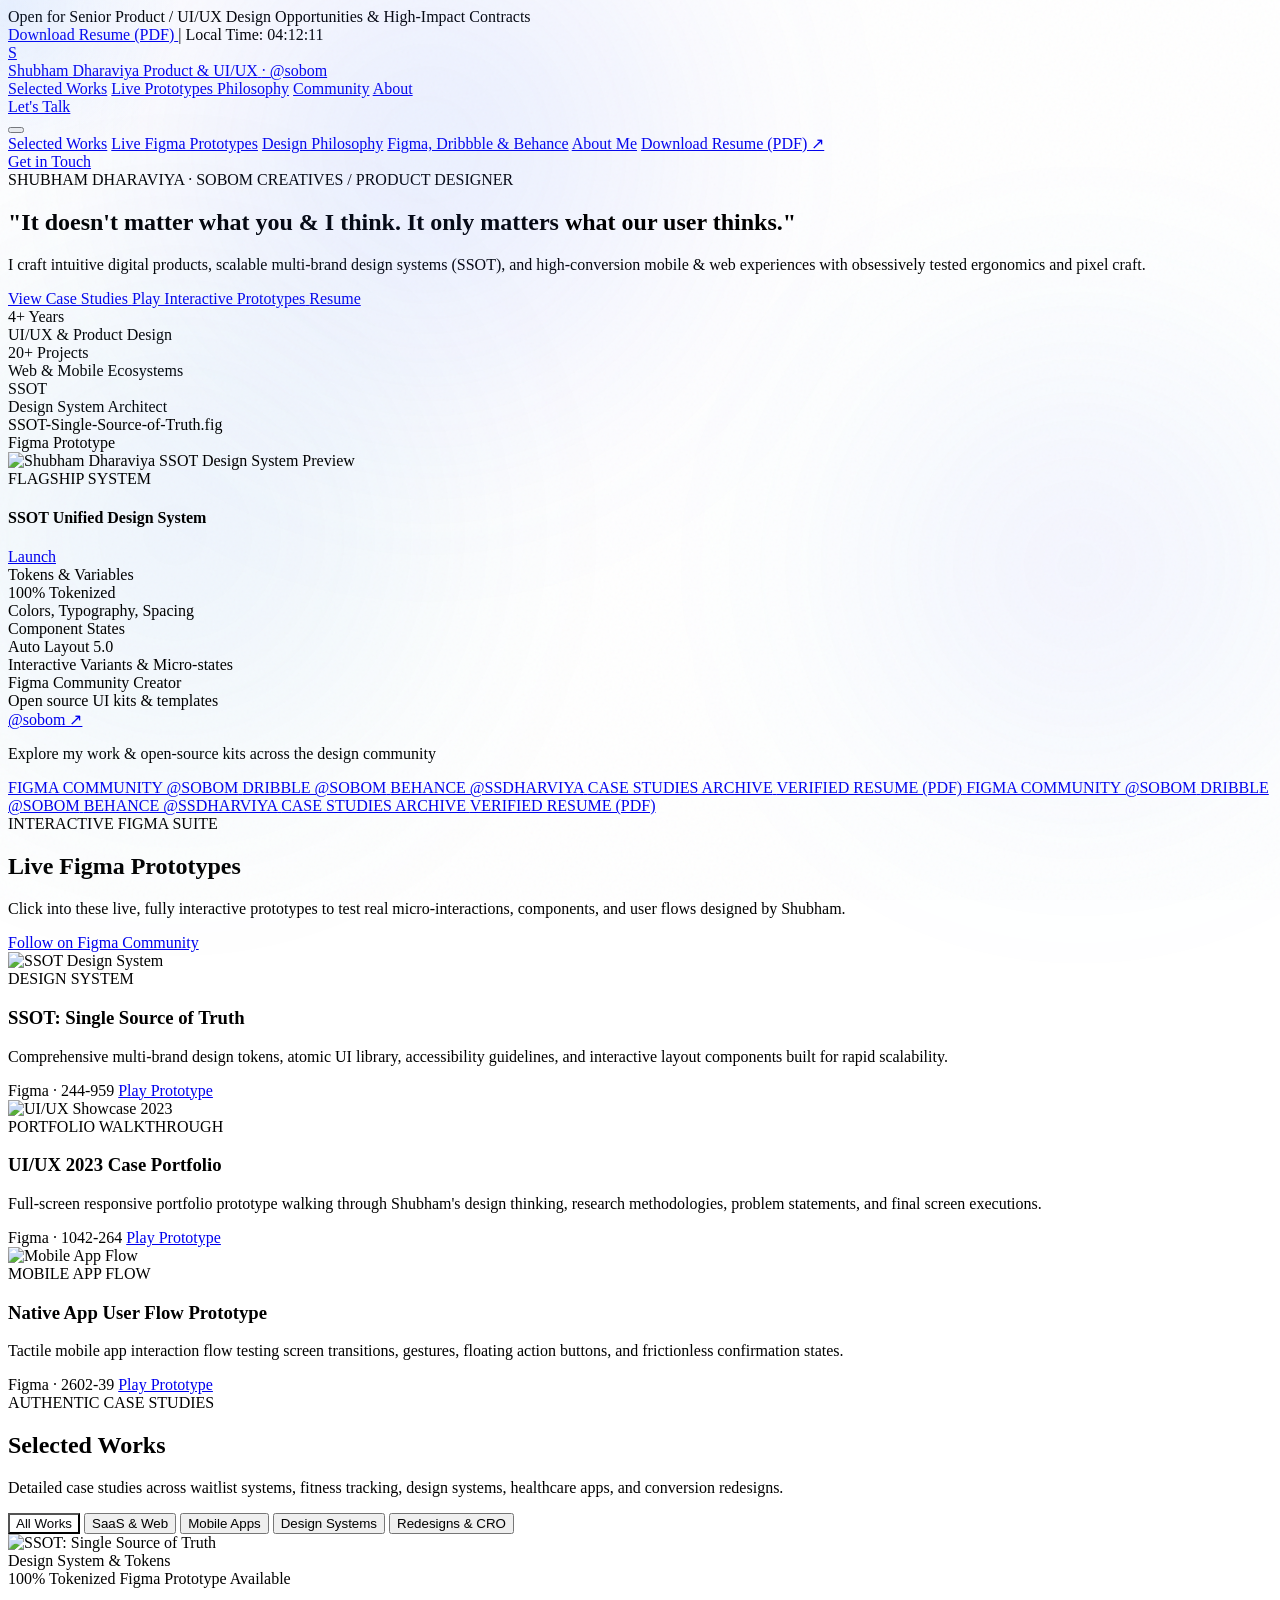
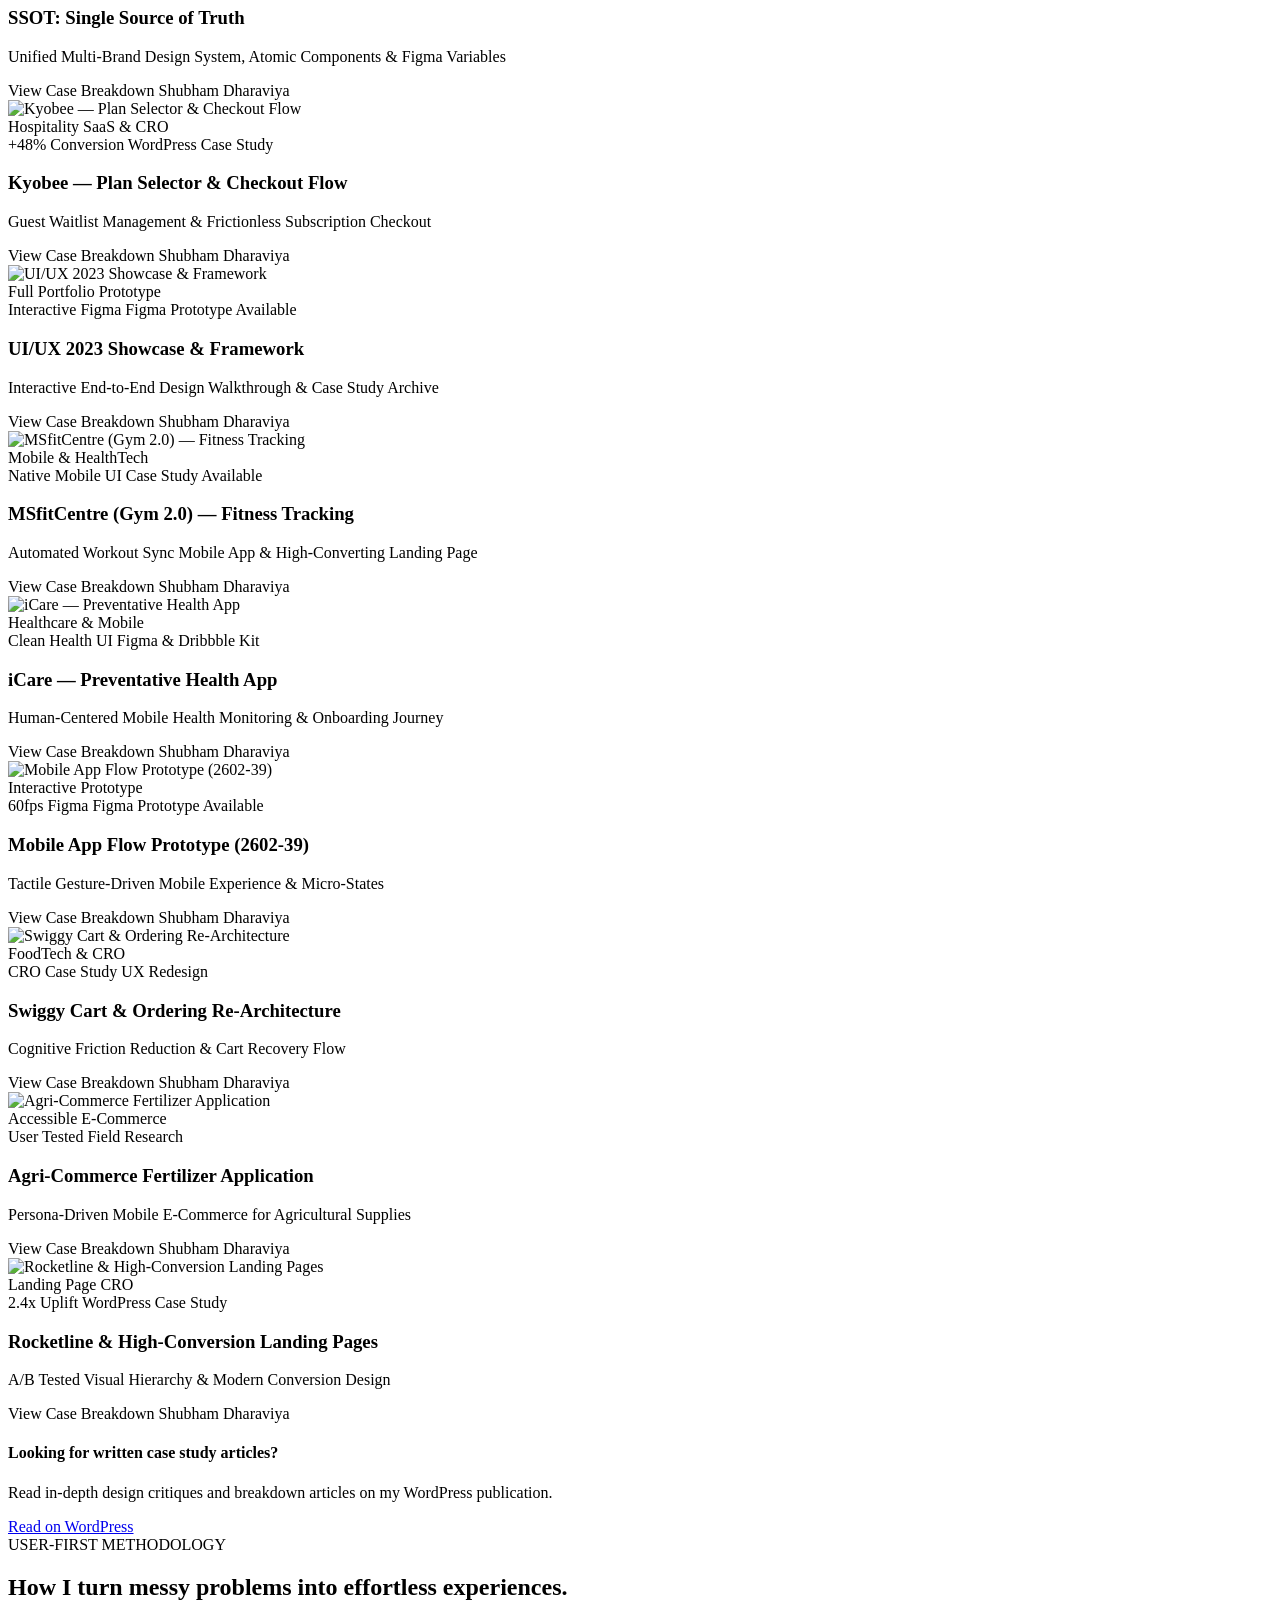
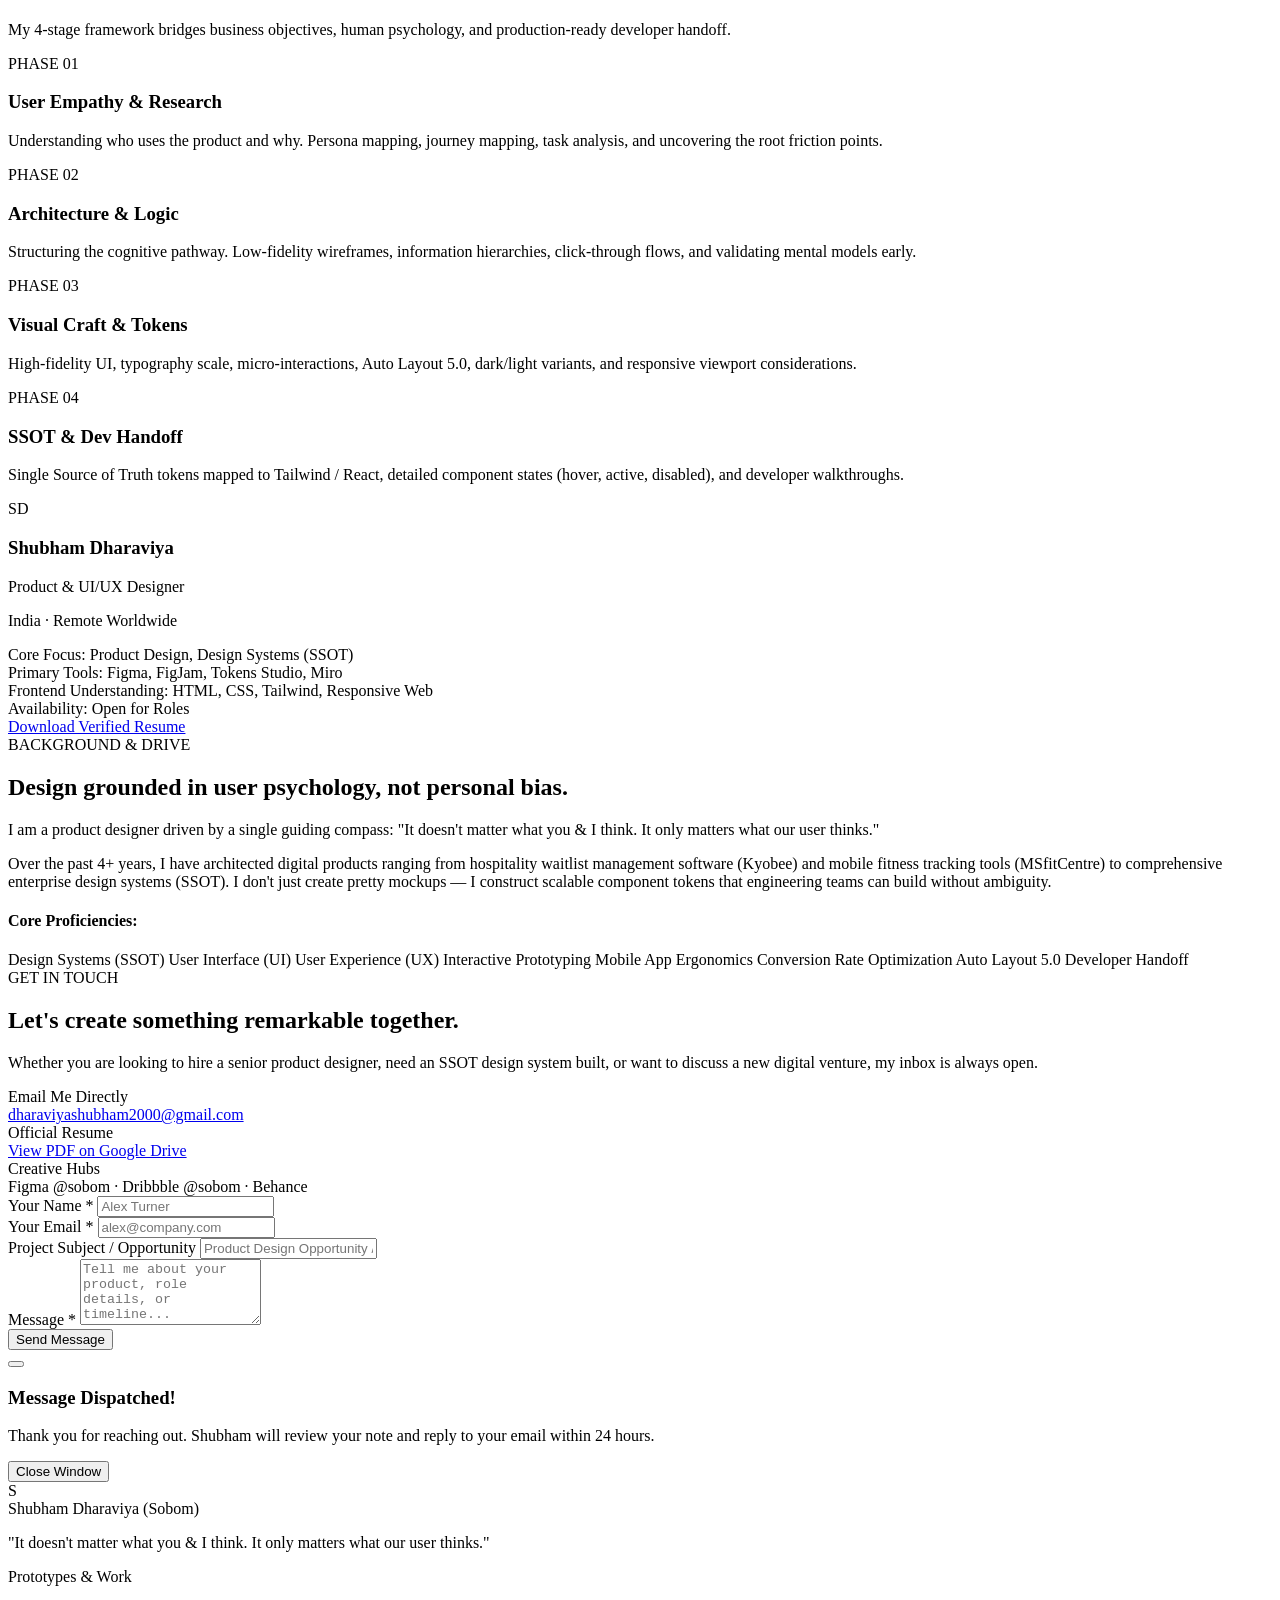
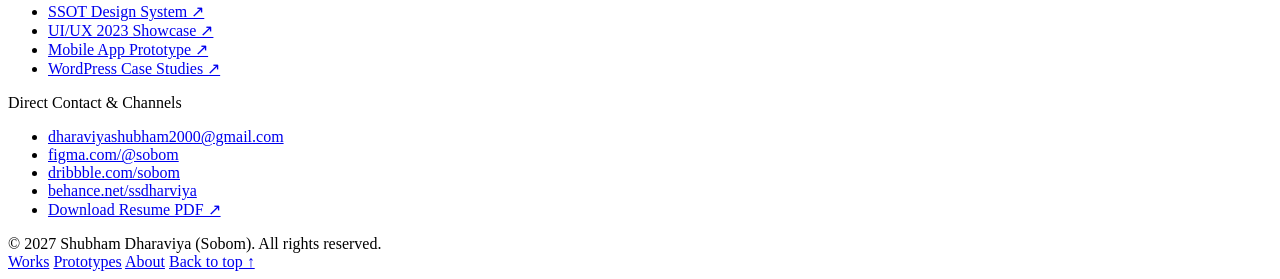
==== commit 1d31573e: "feat: build personalized portfolio for Shubham Dharaviya (Sobom) with live Figma prototypes and case" ====
--- a/index.html
+++ b/index.html
@@ -3,16 +3,16 @@
 <head>
   <meta charset="UTF-8">
   <meta name="viewport" content="width=device-width, initial-scale=1.0">
-  <title>Sobom Creatives — High-Impact UI/UX & Digital Product Design Studio</title>
-  <meta name="description" content="Sobom Creatives is a premier boutique design studio crafting world-class digital products, mobile ecosystems, high-converting web apps, and iconic design systems.">
+  <title>Shubham Dharaviya (Sobom) — Product & UI/UX Designer</title>
+  <meta name="description" content="Portfolio of Shubham Dharaviya (Sobom) — Product & UI/UX Designer specializing in scalable design systems (SSOT), frictionless mobile apps, and high-conversion web platforms.">
   
   <!-- Favicon -->
   <link rel="icon" href="data:image/svg+xml,<svg xmlns=%22http://www.w3.org/2000/svg%22 viewBox=%220 0 100 100%22><text y=%22.9em%22 font-size=%2290%22>⚡</text></svg>">
   
-  <!-- Google Fonts: Syne & Plus Jakarta Sans -->
+  <!-- Google Fonts: Syne, Plus Jakarta Sans, JetBrains Mono -->
   <link rel="preconnect" href="https://fonts.googleapis.com">
   <link rel="preconnect" href="https://fonts.gstatic.com" crossorigin>
-  <link href="https://fonts.googleapis.com/css2?family=Plus+Jakarta+Sans:wght@300;400;500;600;700;800&family=Syne:wght@500;600;700;800&family=JetBrains+Mono:wght@400;500&display=swap" rel="stylesheet">
+  <link href="https://fonts.googleapis.com/css2?family=Plus+Jakarta+Sans:wght@300;400;500;600;700;800&family=Syne:wght@600;700;800&family=JetBrains+Mono:wght@400;500;600&display=swap" rel="stylesheet">
   
   <!-- Tailwind CSS CDN -->
   <script src="https://cdn.tailwindcss.com"></script>
@@ -35,9 +35,6 @@
               400: '#3c86ff',
               500: '#145bff',
               600: '#003feb',
-              700: '#0033c7',
-              800: '#022ba1',
-              900: '#08277f',
               accent: '#00F0FF',
               purple: '#8B5CF6',
               emerald: '#10B981',
@@ -49,17 +46,12 @@
           animation: {
             'spin-slow': 'spin 20s linear infinite',
             'float': 'float 6s ease-in-out infinite',
-            'pulse-subtle': 'pulseSubtle 3s ease-in-out infinite',
             'marquee': 'marquee 25s linear infinite',
           },
           keyframes: {
             float: {
               '0%, 100%': { transform: 'translateY(0px)' },
-              '50%': { transform: 'translateY(-12px)' },
-            },
-            pulseSubtle: {
-              '0%, 100%': { opacity: '0.4' },
-              '50%': { opacity: '0.8' },
+              '50%': { transform: 'translateY(-10px)' },
             },
             marquee: {
               '0%': { transform: 'translateX(0%)' },
@@ -74,12 +66,12 @@
   <!-- Lucide Icons CDN -->
   <script src="https://unpkg.com/lucide@latest"></script>
 
-  <!-- Custom CSS -->
+  <!-- Custom Stylesheet -->
   <link rel="stylesheet" href="./assets/css/styles.css">
 </head>
 <body class="bg-[#07080B] text-slate-100 font-sans selection:bg-brand-500 selection:text-white antialiased overflow-x-hidden relative">
 
-  <!-- Ambient Background Mesh Glows -->
+  <!-- Ambient Glow Background Effects -->
   <div class="fixed inset-0 pointer-events-none z-0 overflow-hidden">
     <div class="glow-orb glow-orb-1"></div>
     <div class="glow-orb glow-orb-2"></div>
@@ -87,35 +79,39 @@
     <div class="noise-overlay"></div>
   </div>
 
-  <!-- Interactive Custom Cursor Ambient Glow -->
+  <!-- Ambient Mouse Glow Follower -->
   <div id="ambientCursor" class="ambient-cursor pointer-events-none hidden md:block"></div>
 
   <!-- Top Announcement Bar -->
-  <div class="relative z-50 bg-gradient-to-r from-brand-900/60 via-purple-950/40 to-slate-950/80 border-b border-white/5 py-2 px-4 backdrop-blur-md">
+  <div class="relative z-50 bg-gradient-to-r from-brand-950/70 via-purple-950/40 to-slate-950/90 border-b border-white/5 py-2 px-4 backdrop-blur-md">
     <div class="max-w-7xl mx-auto flex items-center justify-between text-xs">
       <div class="flex items-center space-x-2">
         <span class="relative flex h-2 w-2">
           <span class="animate-ping absolute inline-flex h-full w-full rounded-full bg-emerald-400 opacity-75"></span>
           <span class="relative inline-flex rounded-full h-2 w-2 bg-emerald-500"></span>
         </span>
-        <span class="text-slate-300 font-medium">Currently accepting selected clients for Q1/Q2 2027</span>
-      </div>
-      <div class="hidden md:flex items-center space-x-6 text-slate-400">
-        <span class="flex items-center gap-1.5"><i data-lucide="clock" class="w-3.5 h-3.5 text-brand-400"></i> Studio Time: <span id="studioClock" class="text-slate-200 font-mono">16:11:00 UTC</span></span>
+        <span class="text-slate-200 font-medium">Open for Senior Product / UI/UX Design Opportunities & High-Impact Contracts</span>
+      </div>
+      <div class="hidden md:flex items-center space-x-5 text-slate-400">
+        <a href="https://drive.google.com/file/d/1u3YgdBHfaEqBE8d94AArBJfU6R4ukySe/view" target="_blank" rel="noopener noreferrer" class="hover:text-brand-300 transition-colors flex items-center gap-1.5 font-medium text-slate-200">
+          <i data-lucide="file-text" class="w-3.5 h-3.5 text-brand-400"></i>
+          <span>Download Resume (PDF)</span>
+          <i data-lucide="external-link" class="w-3 h-3 text-slate-400"></i>
+        </a>
         <span class="text-slate-600">|</span>
-        <a href="#estimator" class="hover:text-brand-300 transition-colors flex items-center gap-1">
-          <span>Instant Quote Estimator</span>
-          <i data-lucide="arrow-right" class="w-3 h-3"></i>
-        </a>
+        <span class="flex items-center gap-1.5 text-slate-400">
+          <i data-lucide="clock" class="w-3.5 h-3.5 text-brand-400"></i>
+          <span>Local Time: <span id="localClock" class="font-mono text-slate-200">18:00</span></span>
+        </span>
       </div>
     </div>
   </div>
 
   <!-- Main Navigation -->
-  <header class="sticky top-0 z-40 w-full transition-all duration-300 backdrop-blur-xl bg-[#07080B]/80 border-b border-white/5" id="navbar">
+  <header class="sticky top-0 z-40 w-full transition-all duration-300 backdrop-blur-xl bg-[#07080B]/85 border-b border-white/5" id="navbar">
     <div class="max-w-7xl mx-auto px-4 sm:px-6 lg:px-8 h-20 flex items-center justify-between">
       
-      <!-- Logo -->
+      <!-- Brand Logo / Creator Name -->
       <a href="#" class="group flex items-center gap-3">
         <div class="relative w-10 h-10 rounded-xl bg-gradient-to-tr from-brand-600 via-indigo-500 to-brand-accent p-[1px] shadow-lg shadow-brand-500/20 group-hover:shadow-brand-500/40 transition-all duration-300">
           <div class="w-full h-full bg-[#090b11] rounded-[11px] flex items-center justify-center">
@@ -123,33 +119,45 @@
           </div>
         </div>
         <div class="flex flex-col">
-          <span class="font-display font-extrabold text-lg tracking-tight text-white group-hover:text-brand-300 transition-colors">
-            SOBOM <span class="text-brand-400 font-medium text-xs tracking-widest uppercase ml-1 px-1.5 py-0.5 rounded bg-brand-500/10 border border-brand-500/20">Studio</span>
+          <span class="font-display font-bold text-lg tracking-tight text-white group-hover:text-brand-300 transition-colors">
+            Shubham Dharaviya
           </span>
-          <span class="text-[10px] text-slate-400 font-mono tracking-widest uppercase">Digital Craft & UI/UX</span>
+          <span class="text-[11px] text-slate-400 font-mono tracking-wider flex items-center gap-1.5">
+            <span>Product & UI/UX</span>
+            <span class="text-brand-400">· @sobom</span>
+          </span>
         </div>
       </a>
 
-      <!-- Desktop Nav Items -->
+      <!-- Desktop Navigation Menu -->
       <nav class="hidden md:flex items-center space-x-1 lg:space-x-2 bg-white/[0.03] border border-white/5 px-4 py-1.5 rounded-full shadow-inner">
         <a href="#work" class="px-3.5 py-1.5 text-sm font-medium text-slate-300 hover:text-white hover:bg-white/5 rounded-full transition-all">Selected Works</a>
-        <a href="#services" class="px-3.5 py-1.5 text-sm font-medium text-slate-300 hover:text-white hover:bg-white/5 rounded-full transition-all">Capabilities</a>
-        <a href="#process" class="px-3.5 py-1.5 text-sm font-medium text-slate-300 hover:text-white hover:bg-white/5 rounded-full transition-all">Process</a>
-        <a href="#estimator" class="px-3.5 py-1.5 text-sm font-medium text-slate-300 hover:text-white hover:bg-white/5 rounded-full transition-all flex items-center gap-1.5">
-          <span>Estimator</span>
-          <span class="w-1.5 h-1.5 rounded-full bg-brand-400"></span>
-        </a>
-        <a href="#testimonials" class="px-3.5 py-1.5 text-sm font-medium text-slate-300 hover:text-white hover:bg-white/5 rounded-full transition-all">Reviews</a>
-        <a href="#faq" class="px-3.5 py-1.5 text-sm font-medium text-slate-300 hover:text-white hover:bg-white/5 rounded-full transition-all">FAQ</a>
+        <a href="#prototypes" class="px-3.5 py-1.5 text-sm font-medium text-slate-300 hover:text-white hover:bg-white/5 rounded-full transition-all flex items-center gap-1.5">
+          <span>Live Prototypes</span>
+          <span class="w-1.5 h-1.5 rounded-full bg-brand-400 animate-pulse"></span>
+        </a>
+        <a href="#philosophy" class="px-3.5 py-1.5 text-sm font-medium text-slate-300 hover:text-white hover:bg-white/5 rounded-full transition-all">Philosophy</a>
+        <a href="#community" class="px-3.5 py-1.5 text-sm font-medium text-slate-300 hover:text-white hover:bg-white/5 rounded-full transition-all">Community</a>
+        <a href="#about" class="px-3.5 py-1.5 text-sm font-medium text-slate-300 hover:text-white hover:bg-white/5 rounded-full transition-all">About</a>
       </nav>
 
-      <!-- Action Buttons -->
-      <div class="hidden md:flex items-center space-x-4">
-        <button id="soundToggleBtn" class="p-2.5 rounded-full text-slate-400 hover:text-white hover:bg-white/5 transition-all text-xs flex items-center gap-1.5 border border-white/5" title="Toggle ambient audio cues">
-          <i data-lucide="volume-2" class="w-4 h-4"></i>
-        </button>
+      <!-- Action Buttons & Quick Links -->
+      <div class="hidden md:flex items-center space-x-3">
+        <!-- Figma Profile Link -->
+        <a href="https://www.figma.com/@sobom" target="_blank" rel="noopener noreferrer" class="p-2.5 rounded-full text-slate-300 hover:text-white bg-white/5 hover:bg-white/10 border border-white/10 transition-all text-xs flex items-center gap-1.5" title="Figma Community @sobom">
+          <i data-lucide="figma" class="w-4 h-4 text-purple-400"></i>
+        </a>
+        <!-- Dribbble Link -->
+        <a href="https://dribbble.com/sobom" target="_blank" rel="noopener noreferrer" class="p-2.5 rounded-full text-slate-300 hover:text-white bg-white/5 hover:bg-white/10 border border-white/10 transition-all text-xs flex items-center gap-1.5" title="Dribbble @sobom">
+          <i data-lucide="dribbble" class="w-4 h-4 text-pink-400"></i>
+        </a>
+        <!-- Behance Link -->
+        <a href="https://www.behance.net/ssdharviya" target="_blank" rel="noopener noreferrer" class="p-2.5 rounded-full text-slate-300 hover:text-white bg-white/5 hover:bg-white/10 border border-white/10 transition-all text-xs flex items-center gap-1.5" title="Behance @ssdharviya">
+          <i data-lucide="briefcase" class="w-4 h-4 text-blue-400"></i>
+        </a>
+        <!-- Contact CTA -->
         <a href="#contact" class="btn-primary group relative inline-flex items-center gap-2 px-5 py-2.5 rounded-full font-semibold text-sm bg-gradient-to-r from-brand-500 to-indigo-600 text-white shadow-lg shadow-brand-500/25 hover:shadow-brand-500/40 hover:scale-[1.02] active:scale-95 transition-all duration-300">
-          <span>Start a Project</span>
+          <span>Let's Talk</span>
           <i data-lucide="arrow-up-right" class="w-4 h-4 group-hover:translate-x-0.5 group-hover:-translate-y-0.5 transition-transform"></i>
         </a>
       </div>
@@ -164,14 +172,16 @@
     <!-- Mobile Navigation Drawer -->
     <div id="mobileMenu" class="hidden md:hidden border-b border-white/10 bg-[#090b11]/95 backdrop-blur-2xl px-6 py-6 space-y-4">
       <a href="#work" class="block py-2 text-base font-medium text-slate-300 hover:text-brand-400">Selected Works</a>
-      <a href="#services" class="block py-2 text-base font-medium text-slate-300 hover:text-brand-400">Capabilities</a>
-      <a href="#process" class="block py-2 text-base font-medium text-slate-300 hover:text-brand-400">Process</a>
-      <a href="#estimator" class="block py-2 text-base font-medium text-slate-300 hover:text-brand-400">Price Estimator</a>
-      <a href="#testimonials" class="block py-2 text-base font-medium text-slate-300 hover:text-brand-400">Reviews & Social Proof</a>
-      <a href="#faq" class="block py-2 text-base font-medium text-slate-300 hover:text-brand-400">FAQ</a>
-      <div class="pt-4 border-t border-white/10 flex flex-col gap-3">
-        <a href="#contact" class="w-full text-center py-3 rounded-xl bg-gradient-to-r from-brand-500 to-indigo-600 text-white font-semibold shadow-md">
-          Start a Project
+      <a href="#prototypes" class="block py-2 text-base font-medium text-slate-300 hover:text-brand-400">Live Figma Prototypes</a>
+      <a href="#philosophy" class="block py-2 text-base font-medium text-slate-300 hover:text-brand-400">Design Philosophy</a>
+      <a href="#community" class="block py-2 text-base font-medium text-slate-300 hover:text-brand-400">Figma, Dribbble & Behance</a>
+      <a href="#about" class="block py-2 text-base font-medium text-slate-300 hover:text-brand-400">About Me</a>
+      <a href="https://drive.google.com/file/d/1u3YgdBHfaEqBE8d94AArBJfU6R4ukySe/view" target="_blank" rel="noopener noreferrer" class="block py-2 text-base font-medium text-brand-300 hover:underline">
+        Download Resume (PDF) ↗
+      </a>
+      <div class="pt-4 border-t border-white/10">
+        <a href="#contact" class="block w-full text-center py-3 rounded-xl bg-gradient-to-r from-brand-500 to-indigo-600 text-white font-semibold shadow-md">
+          Get in Touch
         </a>
       </div>
     </div>
@@ -183,137 +193,141 @@
       
       <div class="grid grid-cols-1 lg:grid-cols-12 gap-12 lg:gap-8 items-center">
         
-        <!-- Hero Text Content -->
+        <!-- Hero Text Column -->
         <div class="lg:col-span-7 space-y-8 text-center lg:text-left">
           
-          <!-- Pill Badge -->
+          <!-- Designer Badge -->
           <div class="inline-flex items-center gap-2.5 px-4 py-1.5 rounded-full bg-brand-500/10 border border-brand-500/25 text-brand-300 text-xs font-semibold backdrop-blur-md">
             <span class="flex h-2 w-2 rounded-full bg-brand-400 animate-pulse"></span>
-            <span>SOBOM CREATIVES — BOUTIQUE DESIGN ENTITY</span>
+            <span>SHUBHAM DHARAVIYA · SOBOM CREATIVES</span>
             <span class="text-white/40">/</span>
-            <span class="text-slate-300 font-mono">EST. 2021</span>
-          </div>
-
-          <!-- Main Catchphrase -->
+            <span class="text-slate-300 font-mono">PRODUCT DESIGNER</span>
+          </div>
+
+          <!-- Main Philosophy Catchphrase (User's authentic motto) -->
           <h1 class="font-display font-extrabold text-4xl sm:text-6xl xl:text-7xl tracking-tight leading-[1.08] text-white">
-            We craft digital experiences that <span class="text-transparent bg-clip-text bg-gradient-to-r from-brand-300 via-indigo-300 to-brand-accent underline-gradient">command attention.</span>
+            "It doesn't matter what you & I think. It only matters <span class="text-transparent bg-clip-text bg-gradient-to-r from-brand-300 via-indigo-300 to-brand-accent underline-gradient">what our user thinks."</span>
           </h1>
 
-          <!-- Subtitle -->
+          <!-- Bio / Introduction -->
           <p class="text-lg sm:text-xl text-slate-300 max-w-2xl mx-auto lg:mx-0 font-normal leading-relaxed">
-            Sobom Creatives partners with visionary tech founders, high-growth startups, and established enterprises to design iconic UI/UX systems, fluid mobile apps, and conversion-focused web platforms.
+            I craft intuitive digital products, scalable multi-brand design systems (SSOT), and high-conversion mobile & web experiences with obsessively tested ergonomics and pixel craft.
           </p>
 
-          <!-- CTA Group -->
+          <!-- Action Buttons Group -->
           <div class="flex flex-col sm:flex-row items-center justify-center lg:justify-start gap-4 pt-2">
             <a href="#work" class="w-full sm:w-auto px-8 py-4 rounded-full font-bold text-base bg-white text-slate-950 hover:bg-slate-200 transition-all duration-300 flex items-center justify-center gap-3 shadow-xl shadow-white/10 group">
-              <span>Explore Selected Works</span>
+              <span>View Case Studies</span>
               <i data-lucide="arrow-down" class="w-4 h-4 group-hover:translate-y-1 transition-transform"></i>
             </a>
-            <a href="#estimator" class="w-full sm:w-auto px-8 py-4 rounded-full font-bold text-base bg-white/[0.05] hover:bg-white/[0.1] border border-white/10 text-white transition-all duration-300 flex items-center justify-center gap-2.5 backdrop-blur-sm">
-              <i data-lucide="calculator" class="w-4 h-4 text-brand-400"></i>
-              <span>Estimate Your Project</span>
-            </a>
-          </div>
-
-          <!-- Trust Badges & Verified Stats -->
+            <a href="#prototypes" class="w-full sm:w-auto px-8 py-4 rounded-full font-bold text-base bg-white/[0.05] hover:bg-white/[0.1] border border-white/10 text-white transition-all duration-300 flex items-center justify-center gap-2.5 backdrop-blur-sm">
+              <i data-lucide="play" class="w-4 h-4 text-brand-400"></i>
+              <span>Play Interactive Prototypes</span>
+            </a>
+            <a href="https://drive.google.com/file/d/1u3YgdBHfaEqBE8d94AArBJfU6R4ukySe/view" target="_blank" rel="noopener noreferrer" class="w-full sm:w-auto px-6 py-4 rounded-full font-semibold text-sm bg-brand-500/10 hover:bg-brand-500/20 border border-brand-500/30 text-brand-300 transition-all duration-300 flex items-center justify-center gap-2">
+              <i data-lucide="download" class="w-4 h-4"></i>
+              <span>Resume</span>
+            </a>
+          </div>
+
+          <!-- Verified Experience & Craft Metric Badges -->
           <div class="pt-8 border-t border-white/10 grid grid-cols-3 gap-6 max-w-lg mx-auto lg:mx-0">
             <div>
-              <div class="text-2xl sm:text-3xl font-display font-black text-white" id="statProducts">45+</div>
-              <div class="text-xs text-slate-400 font-medium mt-0.5">Products Launched</div>
+              <div class="text-2xl sm:text-3xl font-display font-black text-white">4+ Years</div>
+              <div class="text-xs text-slate-400 font-medium mt-0.5">UI/UX & Product Design</div>
             </div>
             <div>
-              <div class="text-2xl sm:text-3xl font-display font-black text-brand-300" id="statFunding">$120M+</div>
-              <div class="text-xs text-slate-400 font-medium mt-0.5">Client Capital Raised</div>
+              <div class="text-2xl sm:text-3xl font-display font-black text-brand-300">20+ Projects</div>
+              <div class="text-xs text-slate-400 font-medium mt-0.5">Web & Mobile Ecosystems</div>
             </div>
             <div>
-              <div class="text-2xl sm:text-3xl font-display font-black text-white" id="statSatisfaction">99.4%</div>
-              <div class="text-xs text-slate-400 font-medium mt-0.5">Client Satisfaction</div>
-            </div>
-          </div>
-
-        </div>
-
-        <!-- Hero Visual Showcase / Interactive Glass Cards -->
+              <div class="text-2xl sm:text-3xl font-display font-black text-white">SSOT</div>
+              <div class="text-xs text-slate-400 font-medium mt-0.5">Design System Architect</div>
+            </div>
+          </div>
+
+        </div>
+
+        <!-- Hero Visual Showcase / Interactive 3D Card Stack -->
         <div class="lg:col-span-5 relative">
           
-          <!-- Decorative Glow behind card stack -->
+          <!-- Decorative Glow Orbs -->
           <div class="absolute -top-10 -right-10 w-72 h-72 bg-brand-500/20 rounded-full blur-3xl pointer-events-none"></div>
           <div class="absolute -bottom-10 -left-10 w-72 h-72 bg-purple-600/20 rounded-full blur-3xl pointer-events-none"></div>
 
-          <!-- Main Interactive Hero Card (3D Tilt Effect) -->
+          <!-- 3D Tilt Card Container -->
           <div id="heroCard" class="tilt-card relative rounded-3xl bg-gradient-to-b from-white/10 via-white/[0.03] to-white/[0.01] p-1 border border-white/15 shadow-2xl backdrop-blur-2xl">
             <div class="rounded-[22px] bg-[#0c0e14] overflow-hidden p-6 relative">
               
-              <!-- Card Header -->
-              <div class="flex items-center justify-between pb-5 border-b border-white/10">
+              <!-- Card Top Header -->
+              <div class="flex items-center justify-between pb-4 border-b border-white/10">
                 <div class="flex items-center gap-3">
                   <div class="w-3 h-3 rounded-full bg-red-500/80"></div>
                   <div class="w-3 h-3 rounded-full bg-yellow-500/80"></div>
                   <div class="w-3 h-3 rounded-full bg-emerald-500/80"></div>
-                  <span class="text-xs font-mono text-slate-400 ml-2">sobom-design-system.fig</span>
+                  <span class="text-xs font-mono text-slate-400 ml-2">SSOT-Single-Source-of-Truth.fig</span>
                 </div>
                 <span class="text-[11px] font-mono px-2 py-0.5 rounded bg-emerald-500/10 border border-emerald-500/30 text-emerald-400 flex items-center gap-1">
-                  <span class="w-1.5 h-1.5 rounded-full bg-emerald-400"></span> Live Preview
+                  <span class="w-1.5 h-1.5 rounded-full bg-emerald-400 animate-pulse"></span> Figma Prototype
                 </span>
               </div>
 
-              <!-- Interactive Mockup Visual inside Hero Card -->
-              <div class="mt-6 space-y-4">
+              <!-- Interactive Mockup Image inside Hero Card -->
+              <div class="mt-5 space-y-4">
                 
-                <!-- Project Spotlight Preview Banner -->
                 <div class="relative rounded-2xl overflow-hidden group border border-white/10 bg-slate-900/60 aspect-[16/10]">
-                  <img src="https://images.unsplash.com/photo-1618005182384-a83a8bd57fbe?auto=format&fit=crop&w=1000&q=80" 
-                       alt="Sobom Creatives UI Kit" 
+                  <img src="https://images.unsplash.com/photo-1507238691740-187a5b1d37b8?auto=format&fit=crop&w=1000&q=80" 
+                       alt="Shubham Dharaviya SSOT Design System Preview" 
                        class="w-full h-full object-cover transition-transform duration-700 group-hover:scale-105 opacity-90">
                   <div class="absolute inset-0 bg-gradient-to-t from-slate-950 via-slate-950/40 to-transparent"></div>
                   
                   <div class="absolute bottom-4 left-4 right-4 flex items-end justify-between">
                     <div>
-                      <span class="text-[10px] uppercase font-mono tracking-wider text-brand-300 bg-brand-950/80 border border-brand-500/30 px-2 py-0.5 rounded-full">FLAGSHIP SUITE</span>
-                      <h4 class="text-base font-bold text-white mt-1">Apex AI Engine — Design System v3.2</h4>
+                      <span class="text-[10px] uppercase font-mono tracking-wider text-brand-300 bg-brand-950/80 border border-brand-500/30 px-2 py-0.5 rounded-full">FLAGSHIP SYSTEM</span>
+                      <h4 class="text-base font-bold text-white mt-1">SSOT Unified Design System</h4>
                     </div>
-                    <span class="text-xs font-semibold px-2.5 py-1 rounded-full bg-white/20 backdrop-blur-md text-white">+185% Engagement</span>
+                    <a href="https://www.figma.com/proto/XHa7ODVhJDye4b4XUWby8q/SSOT?page-id=244%3A958&node-id=244-959&viewport=719%2C497%2C1.08&t=01vIUGtVsv91y9I3-1&scaling=scale-down-width&starting-point-node-id=244%3A959" 
+                       target="_blank" rel="noopener noreferrer" 
+                       class="text-xs font-semibold px-2.5 py-1 rounded-full bg-white/20 backdrop-blur-md text-white hover:bg-brand-500 transition-colors flex items-center gap-1">
+                      <span>Launch</span>
+                      <i data-lucide="external-link" class="w-3 h-3"></i>
+                    </a>
                   </div>
                 </div>
 
-                <!-- Live Component Switcher Mockup -->
-                <div class="grid grid-cols-2 gap-3 pt-2">
-                  <div class="p-3.5 rounded-xl bg-white/[0.03] border border-white/5 hover:border-brand-500/30 transition-all">
-                    <div class="flex items-center justify-between text-xs text-slate-400 mb-2">
-                      <span>Conversion Rate</span>
-                      <i data-lucide="trending-up" class="w-3.5 h-3.5 text-emerald-400"></i>
+                <!-- Metrics & Features Grid -->
+                <div class="grid grid-cols-2 gap-3 pt-1">
+                  <div class="p-3 rounded-xl bg-white/[0.03] border border-white/5">
+                    <div class="text-[11px] text-slate-400 mb-1 flex items-center justify-between">
+                      <span>Tokens & Variables</span>
+                      <i data-lucide="layers" class="w-3.5 h-3.5 text-brand-400"></i>
                     </div>
-                    <div class="text-xl font-bold font-display text-white">4.82% <span class="text-xs text-emerald-400 font-sans font-medium">+2.1%</span></div>
-                    <div class="w-full bg-white/10 h-1.5 rounded-full mt-2 overflow-hidden">
-                      <div class="bg-gradient-to-r from-brand-500 to-emerald-400 h-full w-[78%]"></div>
+                    <div class="text-lg font-bold font-display text-white">100% Tokenized</div>
+                    <div class="text-[10px] text-slate-500 mt-0.5">Colors, Typography, Spacing</div>
+                  </div>
+
+                  <div class="p-3 rounded-xl bg-white/[0.03] border border-white/5">
+                    <div class="text-[11px] text-slate-400 mb-1 flex items-center justify-between">
+                      <span>Component States</span>
+                      <i data-lucide="check-circle" class="w-3.5 h-3.5 text-emerald-400"></i>
                     </div>
+                    <div class="text-lg font-bold font-display text-white">Auto Layout 5.0</div>
+                    <div class="text-[10px] text-slate-500 mt-0.5">Interactive Variants & Micro-states</div>
                   </div>
-
-                  <div class="p-3.5 rounded-xl bg-white/[0.03] border border-white/5 hover:border-brand-500/30 transition-all">
-                    <div class="flex items-center justify-between text-xs text-slate-400 mb-2">
-                      <span>Design Velocity</span>
-                      <i data-lucide="zap" class="w-3.5 h-3.5 text-brand-400"></i>
-                    </div>
-                    <div class="text-xl font-bold font-display text-white">3.4x Faster</div>
-                    <div class="w-full bg-white/10 h-1.5 rounded-full mt-2 overflow-hidden">
-                      <div class="bg-gradient-to-r from-brand-500 to-purple-500 h-full w-[90%]"></div>
-                    </div>
-                  </div>
-                </div>
-
-                <!-- Floating Interactive Badge -->
+                </div>
+
+                <!-- Direct Links Row inside Hero Card -->
                 <div class="p-3 rounded-xl bg-brand-500/10 border border-brand-500/20 flex items-center justify-between">
                   <div class="flex items-center gap-2.5">
                     <div class="w-8 h-8 rounded-lg bg-brand-500/20 flex items-center justify-center text-brand-300">
-                      <i data-lucide="sparkles" class="w-4 h-4"></i>
+                      <i data-lucide="figma" class="w-4 h-4"></i>
                     </div>
                     <div>
-                      <div class="text-xs font-semibold text-white">Crafted with Pixel Precision</div>
-                      <div class="text-[11px] text-slate-400">Figma, React, WebGL & Swift Ready</div>
+                      <div class="text-xs font-semibold text-white">Figma Community Creator</div>
+                      <div class="text-[11px] text-slate-400">Open source UI kits & templates</div>
                     </div>
                   </div>
-                  <button onclick="openCaseStudy(0)" class="text-xs font-semibold text-brand-300 hover:text-white transition-colors underline">View Case</button>
+                  <a href="https://www.figma.com/@sobom" target="_blank" rel="noopener noreferrer" class="text-xs font-semibold text-brand-300 hover:text-white transition-colors underline">@sobom ↗</a>
                 </div>
 
               </div>
@@ -328,81 +342,184 @@
     </div>
   </section>
 
-  <!-- Client Logos & Social Proof Marquee -->
-  <section class="py-12 border-y border-white/5 bg-[#080a0f]/50 overflow-hidden relative">
+  <!-- Community & Ecosystem Marquee -->
+  <section id="community" class="py-12 border-y border-white/5 bg-[#080a0f]/50 overflow-hidden relative">
     <div class="max-w-7xl mx-auto px-4 mb-6 text-center">
       <p class="text-xs uppercase tracking-[0.25em] font-mono text-slate-500 font-semibold">
-        Trusted by high-growth startups & visionaries worldwide
+        Explore my work & open-source kits across the design community
       </p>
     </div>
 
-    <!-- Infinite Scroll Marquee -->
+    <!-- Infinite Scroll Channel Ticker -->
     <div class="relative w-full overflow-hidden flex items-center">
       <div class="absolute left-0 top-0 bottom-0 w-24 bg-gradient-to-r from-[#07080B] to-transparent z-10 pointer-events-none"></div>
-      <div class="absolute right-0 top-0 bottom-0 w-24 bg-gradient-to-l from-[#07080B] to-transparent z-10 pointer-events-none"></div>
+      <div class="absolute right-0 top-0 bottom-0 w-24 bg-gradient-l from-[#07080B] to-transparent z-10 pointer-events-none"></div>
       
       <div class="flex space-x-12 shrink-0 animate-marquee items-center whitespace-nowrap">
-        <!-- Brand 1 -->
-        <div class="flex items-center gap-2 text-slate-400 hover:text-white transition-colors">
-          <i data-lucide="layers" class="w-6 h-6 text-brand-400"></i>
-          <span class="font-display font-bold text-lg tracking-wider">SYNAPSE AI</span>
-        </div>
-        <!-- Brand 2 -->
-        <div class="flex items-center gap-2 text-slate-400 hover:text-white transition-colors">
-          <i data-lucide="shield-check" class="w-6 h-6 text-indigo-400"></i>
-          <span class="font-display font-bold text-lg tracking-wider">VAULT FINTECH</span>
-        </div>
-        <!-- Brand 3 -->
-        <div class="flex items-center gap-2 text-slate-400 hover:text-white transition-colors">
-          <i data-lucide="cpu" class="w-6 h-6 text-purple-400"></i>
-          <span class="font-display font-bold text-lg tracking-wider">AETHER LABS</span>
-        </div>
-        <!-- Brand 4 -->
-        <div class="flex items-center gap-2 text-slate-400 hover:text-white transition-colors">
-          <i data-lucide="activity" class="w-6 h-6 text-emerald-400"></i>
-          <span class="font-display font-bold text-lg tracking-wider">PULSE METRICS</span>
-        </div>
-        <!-- Brand 5 -->
-        <div class="flex items-center gap-2 text-slate-400 hover:text-white transition-colors">
-          <i data-lucide="box" class="w-6 h-6 text-amber-400"></i>
-          <span class="font-display font-bold text-lg tracking-wider">ORION COMMERCE</span>
-        </div>
-        <!-- Brand 6 -->
-        <div class="flex items-center gap-2 text-slate-400 hover:text-white transition-colors">
-          <i data-lucide="globe" class="w-6 h-6 text-blue-400"></i>
-          <span class="font-display font-bold text-lg tracking-wider">NEXUS GLOBAL</span>
-        </div>
-
-        <!-- Repeated for seamless loop -->
-        <div class="flex items-center gap-2 text-slate-400 hover:text-white transition-colors">
-          <i data-lucide="layers" class="w-6 h-6 text-brand-400"></i>
-          <span class="font-display font-bold text-lg tracking-wider">SYNAPSE AI</span>
-        </div>
-        <div class="flex items-center gap-2 text-slate-400 hover:text-white transition-colors">
-          <i data-lucide="shield-check" class="w-6 h-6 text-indigo-400"></i>
-          <span class="font-display font-bold text-lg tracking-wider">VAULT FINTECH</span>
-        </div>
-        <div class="flex items-center gap-2 text-slate-400 hover:text-white transition-colors">
-          <i data-lucide="cpu" class="w-6 h-6 text-purple-400"></i>
-          <span class="font-display font-bold text-lg tracking-wider">AETHER LABS</span>
-        </div>
-        <div class="flex items-center gap-2 text-slate-400 hover:text-white transition-colors">
-          <i data-lucide="activity" class="w-6 h-6 text-emerald-400"></i>
-          <span class="font-display font-bold text-lg tracking-wider">PULSE METRICS</span>
-        </div>
-        <div class="flex items-center gap-2 text-slate-400 hover:text-white transition-colors">
-          <i data-lucide="box" class="w-6 h-6 text-amber-400"></i>
-          <span class="font-display font-bold text-lg tracking-wider">ORION COMMERCE</span>
-        </div>
-        <div class="flex items-center gap-2 text-slate-400 hover:text-white transition-colors">
-          <i data-lucide="globe" class="w-6 h-6 text-blue-400"></i>
-          <span class="font-display font-bold text-lg tracking-wider">NEXUS GLOBAL</span>
-        </div>
+        <!-- Figma -->
+        <a href="https://www.figma.com/@sobom" target="_blank" rel="noopener noreferrer" class="flex items-center gap-2 text-slate-400 hover:text-white transition-colors">
+          <i data-lucide="figma" class="w-5 h-5 text-purple-400"></i>
+          <span class="font-display font-bold text-base tracking-wider">FIGMA COMMUNITY @SOBOM</span>
+        </a>
+        <!-- Dribbble -->
+        <a href="https://dribbble.com/sobom" target="_blank" rel="noopener noreferrer" class="flex items-center gap-2 text-slate-400 hover:text-white transition-colors">
+          <i data-lucide="dribbble" class="w-5 h-5 text-pink-400"></i>
+          <span class="font-display font-bold text-base tracking-wider">DRIBBLE @SOBOM</span>
+        </a>
+        <!-- Behance -->
+        <a href="https://www.behance.net/ssdharviya" target="_blank" rel="noopener noreferrer" class="flex items-center gap-2 text-slate-400 hover:text-white transition-colors">
+          <i data-lucide="globe" class="w-5 h-5 text-blue-400"></i>
+          <span class="font-display font-bold text-base tracking-wider">BEHANCE @SSDHARVIYA</span>
+        </a>
+        <!-- WordPress Blog -->
+        <a href="https://shubhamdharviya.wordpress.com/author/shubhamdharviya/" target="_blank" rel="noopener noreferrer" class="flex items-center gap-2 text-slate-400 hover:text-white transition-colors">
+          <i data-lucide="book-open" class="w-5 h-5 text-emerald-400"></i>
+          <span class="font-display font-bold text-base tracking-wider">CASE STUDIES ARCHIVE</span>
+        </a>
+        <!-- Google Drive Resume -->
+        <a href="https://drive.google.com/file/d/1u3YgdBHfaEqBE8d94AArBJfU6R4ukySe/view" target="_blank" rel="noopener noreferrer" class="flex items-center gap-2 text-slate-400 hover:text-white transition-colors">
+          <i data-lucide="file-text" class="w-5 h-5 text-amber-400"></i>
+          <span class="font-display font-bold text-base tracking-wider">VERIFIED RESUME (PDF)</span>
+        </a>
+
+        <!-- Repeat for seamless loop -->
+        <a href="https://www.figma.com/@sobom" target="_blank" rel="noopener noreferrer" class="flex items-center gap-2 text-slate-400 hover:text-white transition-colors">
+          <i data-lucide="figma" class="w-5 h-5 text-purple-400"></i>
+          <span class="font-display font-bold text-base tracking-wider">FIGMA COMMUNITY @SOBOM</span>
+        </a>
+        <a href="https://dribbble.com/sobom" target="_blank" rel="noopener noreferrer" class="flex items-center gap-2 text-slate-400 hover:text-white transition-colors">
+          <i data-lucide="dribbble" class="w-5 h-5 text-pink-400"></i>
+          <span class="font-display font-bold text-base tracking-wider">DRIBBLE @SOBOM</span>
+        </a>
+        <a href="https://www.behance.net/ssdharviya" target="_blank" rel="noopener noreferrer" class="flex items-center gap-2 text-slate-400 hover:text-white transition-colors">
+          <i data-lucide="globe" class="w-5 h-5 text-blue-400"></i>
+          <span class="font-display font-bold text-base tracking-wider">BEHANCE @SSDHARVIYA</span>
+        </a>
+        <a href="https://shubhamdharviya.wordpress.com/author/shubhamdharviya/" target="_blank" rel="noopener noreferrer" class="flex items-center gap-2 text-slate-400 hover:text-white transition-colors">
+          <i data-lucide="book-open" class="w-5 h-5 text-emerald-400"></i>
+          <span class="font-display font-bold text-base tracking-wider">CASE STUDIES ARCHIVE</span>
+        </a>
+        <a href="https://drive.google.com/file/d/1u3YgdBHfaEqBE8d94AArBJfU6R4ukySe/view" target="_blank" rel="noopener noreferrer" class="flex items-center gap-2 text-slate-400 hover:text-white transition-colors">
+          <i data-lucide="file-text" class="w-5 h-5 text-amber-400"></i>
+          <span class="font-display font-bold text-base tracking-wider">VERIFIED RESUME (PDF)</span>
+        </a>
       </div>
     </div>
   </section>
 
-  <!-- Selected Works Portfolio Section -->
+  <!-- Interactive Live Figma Prototypes Section -->
+  <section id="prototypes" class="py-24 relative z-10 bg-[#090b10] border-b border-white/5">
+    <div class="max-w-7xl mx-auto px-4 sm:px-6 lg:px-8">
+      
+      <div class="flex flex-col md:flex-row md:items-end justify-between mb-12 gap-6">
+        <div>
+          <div class="inline-flex items-center gap-2 px-3 py-1 rounded-full bg-brand-500/10 border border-brand-500/25 text-brand-400 text-xs font-mono mb-3">
+            <i data-lucide="play" class="w-3.5 h-3.5"></i>
+            <span>INTERACTIVE FIGMA SUITE</span>
+          </div>
+          <h2 class="font-display font-extrabold text-3xl sm:text-5xl text-white tracking-tight">
+            Live Figma Prototypes
+          </h2>
+          <p class="text-slate-400 mt-2 max-w-xl text-base">
+            Click into these live, fully interactive prototypes to test real micro-interactions, components, and user flows designed by Shubham.
+          </p>
+        </div>
+
+        <div class="flex items-center gap-3">
+          <a href="https://www.figma.com/@sobom" target="_blank" rel="noopener noreferrer" class="px-5 py-2.5 rounded-full bg-purple-500/10 hover:bg-purple-500/20 text-purple-300 border border-purple-500/30 font-semibold text-xs flex items-center gap-2 transition-all">
+            <i data-lucide="figma" class="w-4 h-4"></i>
+            <span>Follow on Figma Community</span>
+          </a>
+        </div>
+      </div>
+
+      <!-- 3 Featured Live Prototype Cards -->
+      <div class="grid grid-cols-1 lg:grid-cols-3 gap-8">
+        
+        <!-- Prototype 1: SSOT Design System -->
+        <div class="rounded-3xl bg-white/[0.02] border border-white/10 hover:border-brand-500/40 p-6 transition-all flex flex-col justify-between group">
+          <div class="space-y-4">
+            <div class="relative aspect-video rounded-2xl overflow-hidden bg-slate-900 border border-white/10">
+              <img src="https://images.unsplash.com/photo-1551288049-bebda4e38f71?auto=format&fit=crop&w=800&q=80" alt="SSOT Design System" class="w-full h-full object-cover group-hover:scale-105 transition-transform duration-500">
+              <div class="absolute inset-0 bg-gradient-to-t from-[#090b10] via-transparent to-transparent"></div>
+              <span class="absolute top-3 left-3 text-[10px] font-mono font-bold px-2 py-0.5 rounded bg-brand-500/80 text-white">DESIGN SYSTEM</span>
+            </div>
+            <div>
+              <h3 class="font-display font-bold text-xl text-white group-hover:text-brand-300 transition-colors">
+                SSOT: Single Source of Truth
+              </h3>
+              <p class="text-slate-400 text-xs mt-2 leading-relaxed">
+                Comprehensive multi-brand design tokens, atomic UI library, accessibility guidelines, and interactive layout components built for rapid scalability.
+              </p>
+            </div>
+          </div>
+          <div class="pt-6 border-t border-white/5 mt-6 flex items-center justify-between">
+            <span class="text-xs text-slate-500 font-mono">Figma · 244-959</span>
+            <a href="https://www.figma.com/proto/XHa7ODVhJDye4b4XUWby8q/SSOT?page-id=244%3A958&node-id=244-959&viewport=719%2C497%2C1.08&t=01vIUGtVsv91y9I3-1&scaling=scale-down-width&starting-point-node-id=244%3A959" target="_blank" rel="noopener noreferrer" class="px-4 py-2 rounded-xl bg-white text-slate-950 font-bold text-xs hover:bg-slate-200 transition-all flex items-center gap-1.5">
+              <span>Play Prototype</span>
+              <i data-lucide="arrow-up-right" class="w-3.5 h-3.5"></i>
+            </a>
+          </div>
+        </div>
+
+        <!-- Prototype 2: UI/UX 2023 Showcase (Node 1042-264) -->
+        <div class="rounded-3xl bg-white/[0.02] border border-white/10 hover:border-brand-500/40 p-6 transition-all flex flex-col justify-between group">
+          <div class="space-y-4">
+            <div class="relative aspect-video rounded-2xl overflow-hidden bg-slate-900 border border-white/10">
+              <img src="https://images.unsplash.com/photo-1507238691740-187a5b1d37b8?auto=format&fit=crop&w=800&q=80" alt="UI/UX Showcase 2023" class="w-full h-full object-cover group-hover:scale-105 transition-transform duration-500">
+              <div class="absolute inset-0 bg-gradient-to-t from-[#090b10] via-transparent to-transparent"></div>
+              <span class="absolute top-3 left-3 text-[10px] font-mono font-bold px-2 py-0.5 rounded bg-purple-500/80 text-white">PORTFOLIO WALKTHROUGH</span>
+            </div>
+            <div>
+              <h3 class="font-display font-bold text-xl text-white group-hover:text-purple-300 transition-colors">
+                UI/UX 2023 Case Portfolio
+              </h3>
+              <p class="text-slate-400 text-xs mt-2 leading-relaxed">
+                Full-screen responsive portfolio prototype walking through Shubham's design thinking, research methodologies, problem statements, and final screen executions.
+              </p>
+            </div>
+          </div>
+          <div class="pt-6 border-t border-white/5 mt-6 flex items-center justify-between">
+            <span class="text-xs text-slate-500 font-mono">Figma · 1042-264</span>
+            <a href="https://www.figma.com/proto/10zJuZX9eox8CZ6y24J3QL/Shubham-Dharviya-UI-UX_2023?page-id=206%3A4&node-id=1042-264&viewport=385%2C349%2C0.02&t=rVSi37eiT0utpoVB-1&scaling=contain&content-scaling=responsive" target="_blank" rel="noopener noreferrer" class="px-4 py-2 rounded-xl bg-white text-slate-950 font-bold text-xs hover:bg-slate-200 transition-all flex items-center gap-1.5">
+              <span>Play Prototype</span>
+              <i data-lucide="arrow-up-right" class="w-3.5 h-3.5"></i>
+            </a>
+          </div>
+        </div>
+
+        <!-- Prototype 3: Interactive App Experience (Node 2602-39) -->
+        <div class="rounded-3xl bg-white/[0.02] border border-white/10 hover:border-brand-500/40 p-6 transition-all flex flex-col justify-between group">
+          <div class="space-y-4">
+            <div class="relative aspect-video rounded-2xl overflow-hidden bg-slate-900 border border-white/10">
+              <img src="https://images.unsplash.com/photo-1559526324-4b87b5e36e44?auto=format&fit=crop&w=800&q=80" alt="Mobile App Flow" class="w-full h-full object-cover group-hover:scale-105 transition-transform duration-500">
+              <div class="absolute inset-0 bg-gradient-to-t from-[#090b10] via-transparent to-transparent"></div>
+              <span class="absolute top-3 left-3 text-[10px] font-mono font-bold px-2 py-0.5 rounded bg-emerald-500/80 text-white">MOBILE APP FLOW</span>
+            </div>
+            <div>
+              <h3 class="font-display font-bold text-xl text-white group-hover:text-emerald-300 transition-colors">
+                Native App User Flow Prototype
+              </h3>
+              <p class="text-slate-400 text-xs mt-2 leading-relaxed">
+                Tactile mobile app interaction flow testing screen transitions, gestures, floating action buttons, and frictionless confirmation states.
+              </p>
+            </div>
+          </div>
+          <div class="pt-6 border-t border-white/5 mt-6 flex items-center justify-between">
+            <span class="text-xs text-slate-500 font-mono">Figma · 2602-39</span>
+            <a href="https://www.figma.com/proto/10zJuZX9eox8CZ6y24J3QL/Shubham-Dharviya-UI-UX_2023?page-id=2601%3A16114&node-id=2602-39&viewport=1044%2C446%2C0.08&t=wTkVOeGBxzJSc3Xe-1&scaling=contain&content-scaling=fixed" target="_blank" rel="noopener noreferrer" class="px-4 py-2 rounded-xl bg-white text-slate-950 font-bold text-xs hover:bg-slate-200 transition-all flex items-center gap-1.5">
+              <span>Play Prototype</span>
+              <i data-lucide="arrow-up-right" class="w-3.5 h-3.5"></i>
+            </a>
+          </div>
+        </div>
+
+      </div>
+
+    </div>
+  </section>
+
+  <!-- Selected Works & Case Studies Section -->
   <section id="work" class="py-24 relative z-10">
     <div class="max-w-7xl mx-auto px-4 sm:px-6 lg:px-8">
       
@@ -411,156 +528,123 @@
         <div>
           <div class="inline-flex items-center gap-2 px-3 py-1 rounded-full bg-white/5 border border-white/10 text-brand-400 text-xs font-mono mb-3">
             <i data-lucide="folder-git-2" class="w-3.5 h-3.5"></i>
-            <span>PORTFOLIO SHOWCASE</span>
+            <span>AUTHENTIC CASE STUDIES</span>
           </div>
           <h2 class="font-display font-extrabold text-3xl sm:text-5xl text-white tracking-tight">
             Selected Works
           </h2>
           <p class="text-slate-400 mt-2 max-w-xl text-base">
-            A curated collection of digital interfaces, product redesigns, and high-impact web applications built by Sobom Creatives.
+            Detailed case studies across waitlist systems, fitness tracking, design systems, healthcare apps, and conversion redesigns.
           </p>
         </div>
 
-        <!-- Filter Buttons -->
+        <!-- Filter Categories -->
         <div class="flex items-center flex-wrap gap-2 p-1.5 rounded-2xl bg-white/[0.04] border border-white/10" id="portfolioFilterContainer">
-          <button data-filter="all" class="filter-btn active-filter px-4 py-2 rounded-xl text-xs font-semibold transition-all">All Projects</button>
-          <button data-filter="saas" class="filter-btn px-4 py-2 rounded-xl text-xs font-semibold text-slate-400 hover:text-white transition-all">SaaS & AI</button>
+          <button data-filter="all" class="filter-btn active-filter px-4 py-2 rounded-xl text-xs font-semibold transition-all">All Works</button>
+          <button data-filter="saas" class="filter-btn px-4 py-2 rounded-xl text-xs font-semibold text-slate-400 hover:text-white transition-all">SaaS & Web</button>
           <button data-filter="mobile" class="filter-btn px-4 py-2 rounded-xl text-xs font-semibold text-slate-400 hover:text-white transition-all">Mobile Apps</button>
-          <button data-filter="fintech" class="filter-btn px-4 py-2 rounded-xl text-xs font-semibold text-slate-400 hover:text-white transition-all">Fintech</button>
-          <button data-filter="web" class="filter-btn px-4 py-2 rounded-xl text-xs font-semibold text-slate-400 hover:text-white transition-all">Web Experiences</button>
-        </div>
-      </div>
-
-      <!-- Projects Grid -->
-      <div class="grid grid-cols-1 md:grid-cols-2 lg:grid-cols-3 gap-8" id="projectsGrid">
-        <!-- Rendered via JS dynamically with rich data & fallback in place -->
-      </div>
-
-      <!-- Bottom Portfolio Banner -->
-      <div class="mt-16 p-8 rounded-3xl bg-gradient-to-r from-brand-900/30 via-slate-900 to-indigo-950/30 border border-white/10 flex flex-col sm:flex-row items-center justify-between gap-6">
+          <button data-filter="system" class="filter-btn px-4 py-2 rounded-xl text-xs font-semibold text-slate-400 hover:text-white transition-all">Design Systems</button>
+          <button data-filter="redesign" class="filter-btn px-4 py-2 rounded-xl text-xs font-semibold text-slate-400 hover:text-white transition-all">Redesigns & CRO</button>
+        </div>
+      </div>
+
+      <!-- Case Studies Grid (Populated dynamically by main.js) -->
+      <div class="grid grid-cols-1 md:grid-cols-2 lg:grid-cols-3 gap-8" id="projectsGrid"></div>
+
+      <!-- Bottom Archive Callout -->
+      <div class="mt-16 p-8 rounded-3xl bg-gradient-to-r from-brand-950/40 via-[#0d1017] to-purple-950/30 border border-white/10 flex flex-col sm:flex-row items-center justify-between gap-6">
         <div class="flex items-center gap-4">
           <div class="w-12 h-12 rounded-2xl bg-brand-500/20 border border-brand-500/30 flex items-center justify-center text-brand-300">
-            <i data-lucide="layers" class="w-6 h-6"></i>
+            <i data-lucide="book-open" class="w-6 h-6"></i>
           </div>
           <div>
-            <h4 class="text-lg font-bold text-white font-display">Need a tailored solution for your industry?</h4>
-            <p class="text-sm text-slate-400">We have designed over 40+ products across HealthTech, Web3, Logistics, and E-commerce.</p>
-          </div>
-        </div>
-        <a href="#contact" class="px-6 py-3 rounded-full bg-white text-slate-950 hover:bg-slate-200 font-semibold text-sm transition-all whitespace-nowrap">
-          Request Private Case Studies
+            <h4 class="text-lg font-bold text-white font-display">Looking for written case study articles?</h4>
+            <p class="text-sm text-slate-400">Read in-depth design critiques and breakdown articles on my WordPress publication.</p>
+          </div>
+        </div>
+        <a href="https://shubhamdharviya.wordpress.com/author/shubhamdharviya/" target="_blank" rel="noopener noreferrer" class="px-6 py-3 rounded-full bg-white text-slate-950 hover:bg-slate-200 font-semibold text-sm transition-all whitespace-nowrap flex items-center gap-2">
+          <span>Read on WordPress</span>
+          <i data-lucide="external-link" class="w-4 h-4"></i>
         </a>
       </div>
 
     </div>
   </section>
 
-  <!-- Capabilities / Services Bento Grid -->
-  <section id="services" class="py-24 bg-[#090b10] relative z-10 border-t border-white/5">
+  <!-- Design Philosophy & Methodology -->
+  <section id="philosophy" class="py-24 bg-[#090b10] border-t border-white/5 relative z-10">
     <div class="max-w-7xl mx-auto px-4 sm:px-6 lg:px-8">
       
       <div class="text-center max-w-3xl mx-auto mb-16 space-y-4">
         <div class="inline-flex items-center gap-2 px-3 py-1 rounded-full bg-brand-500/10 border border-brand-500/25 text-brand-400 text-xs font-mono">
-          <i data-lucide="sparkles" class="w-3.5 h-3.5"></i>
-          <span>OUR CORE CAPABILITIES</span>
+          <i data-lucide="compass" class="w-3.5 h-3.5"></i>
+          <span>USER-FIRST METHODOLOGY</span>
         </div>
         <h2 class="font-display font-extrabold text-3xl sm:text-5xl text-white tracking-tight">
-          Engineered for visual delight & relentless conversion.
+          How I turn messy problems into effortless experiences.
         </h2>
         <p class="text-slate-400 text-base">
-          From early-stage wireframe logic to production-grade design tokens, we build systems that scale effortlessly.
+          My 4-stage framework bridges business objectives, human psychology, and production-ready developer handoff.
         </p>
       </div>
 
-      <!-- Bento Grid Layout -->
-      <div class="grid grid-cols-1 md:grid-cols-3 gap-6">
+      <!-- 4 Pillars Grid -->
+      <div class="grid grid-cols-1 md:grid-cols-2 lg:grid-cols-4 gap-6">
         
-        <!-- Bento 1: UI/UX & Digital Product Design (Wide) -->
-        <div class="md:col-span-2 rounded-3xl bg-white/[0.02] border border-white/10 hover:border-brand-500/40 p-8 transition-all group relative overflow-hidden">
-          <div class="absolute -right-10 -bottom-10 w-64 h-64 bg-brand-500/10 rounded-full blur-3xl group-hover:bg-brand-500/20 transition-all pointer-events-none"></div>
-          <div class="flex items-start justify-between">
-            <div class="w-12 h-12 rounded-2xl bg-brand-500/10 border border-brand-500/20 flex items-center justify-center text-brand-400 group-hover:scale-110 transition-transform">
-              <i data-lucide="layout-dashboard" class="w-6 h-6"></i>
-            </div>
-            <span class="text-xs font-mono text-slate-500">01 / PRODUCT</span>
-          </div>
-          <h3 class="font-display font-bold text-2xl text-white mt-6 group-hover:text-brand-300 transition-colors">
-            UI/UX & Complex Web Platforms
+        <!-- Pillar 1 -->
+        <div class="p-6 rounded-3xl bg-white/[0.02] border border-white/10 hover:border-brand-500/40 transition-all group">
+          <div class="w-12 h-12 rounded-2xl bg-brand-500/10 border border-brand-500/20 flex items-center justify-center text-brand-400 mb-6 group-hover:scale-110 transition-transform">
+            <i data-lucide="search" class="w-6 h-6"></i>
+          </div>
+          <span class="text-xs font-mono text-slate-500">PHASE 01</span>
+          <h3 class="font-display font-bold text-xl text-white mt-1 group-hover:text-brand-300 transition-colors">
+            User Empathy & Research
           </h3>
-          <p class="text-slate-400 mt-2 text-sm max-w-lg leading-relaxed">
-            We transform messy business logic into intuitive, distraction-free software. User testing, information architecture, dashboard hierarchies, and frictionless workflows designed for scale.
+          <p class="text-slate-400 text-xs mt-3 leading-relaxed">
+            Understanding who uses the product and why. Persona mapping, journey mapping, task analysis, and uncovering the root friction points.
           </p>
-          <div class="mt-6 flex flex-wrap gap-2">
-            <span class="text-xs px-3 py-1 rounded-full bg-white/5 border border-white/5 text-slate-300">SaaS Dashboards</span>
-            <span class="text-xs px-3 py-1 rounded-full bg-white/5 border border-white/5 text-slate-300">Information Architecture</span>
-            <span class="text-xs px-3 py-1 rounded-full bg-white/5 border border-white/5 text-slate-300">User Flow Mapping</span>
-            <span class="text-xs px-3 py-1 rounded-full bg-white/5 border border-white/5 text-slate-300">Usability Testing</span>
-          </div>
-        </div>
-
-        <!-- Bento 2: Mobile Ecosystems -->
-        <div class="rounded-3xl bg-white/[0.02] border border-white/10 hover:border-brand-500/40 p-8 transition-all group relative overflow-hidden">
-          <div class="flex items-start justify-between">
-            <div class="w-12 h-12 rounded-2xl bg-indigo-500/10 border border-indigo-500/20 flex items-center justify-center text-indigo-400 group-hover:scale-110 transition-transform">
-              <i data-lucide="smartphone" class="w-6 h-6"></i>
-            </div>
-            <span class="text-xs font-mono text-slate-500">02 / MOBILE</span>
-          </div>
-          <h3 class="font-display font-bold text-2xl text-white mt-6 group-hover:text-indigo-300 transition-colors">
-            Mobile App Ecosystems
+        </div>
+
+        <!-- Pillar 2 -->
+        <div class="p-6 rounded-3xl bg-white/[0.02] border border-white/10 hover:border-brand-500/40 transition-all group">
+          <div class="w-12 h-12 rounded-2xl bg-indigo-500/10 border border-indigo-500/20 flex items-center justify-center text-indigo-400 mb-6 group-hover:scale-110 transition-transform">
+            <i data-lucide="git-branch" class="w-6 h-6"></i>
+          </div>
+          <span class="text-xs font-mono text-slate-500">PHASE 02</span>
+          <h3 class="font-display font-bold text-xl text-white mt-1 group-hover:text-indigo-300 transition-colors">
+            Architecture & Logic
           </h3>
-          <p class="text-slate-400 mt-2 text-sm leading-relaxed">
-            Native iOS and Android ergonomics. Tactile haptic feedback cues, gesture-driven interfaces, and seamless onboarding flows that keep retention through the roof.
+          <p class="text-slate-400 text-xs mt-3 leading-relaxed">
+            Structuring the cognitive pathway. Low-fidelity wireframes, information hierarchies, click-through flows, and validating mental models early.
           </p>
-          <div class="mt-6 flex flex-wrap gap-2">
-            <span class="text-xs px-3 py-1 rounded-full bg-white/5 border border-white/5 text-slate-300">iOS Human Interface</span>
-            <span class="text-xs px-3 py-1 rounded-full bg-white/5 border border-white/5 text-slate-300">Material Design 3</span>
-            <span class="text-xs px-3 py-1 rounded-full bg-white/5 border border-white/5 text-slate-300">Haptics & Micro-Interactions</span>
-          </div>
-        </div>
-
-        <!-- Bento 3: Design Systems & Tokens -->
-        <div class="rounded-3xl bg-white/[0.02] border border-white/10 hover:border-brand-500/40 p-8 transition-all group relative overflow-hidden">
-          <div class="flex items-start justify-between">
-            <div class="w-12 h-12 rounded-2xl bg-purple-500/10 border border-purple-500/20 flex items-center justify-center text-purple-400 group-hover:scale-110 transition-transform">
-              <i data-lucide="component" class="w-6 h-6"></i>
-            </div>
-            <span class="text-xs font-mono text-slate-500">03 / SYSTEMS</span>
-          </div>
-          <h3 class="font-display font-bold text-2xl text-white mt-6 group-hover:text-purple-300 transition-colors">
-            Enterprise Design Systems
+        </div>
+
+        <!-- Pillar 3 -->
+        <div class="p-6 rounded-3xl bg-white/[0.02] border border-white/10 hover:border-brand-500/40 transition-all group">
+          <div class="w-12 h-12 rounded-2xl bg-purple-500/10 border border-purple-500/20 flex items-center justify-center text-purple-400 mb-6 group-hover:scale-110 transition-transform">
+            <i data-lucide="sparkles" class="w-6 h-6"></i>
+          </div>
+          <span class="text-xs font-mono text-slate-500">PHASE 03</span>
+          <h3 class="font-display font-bold text-xl text-white mt-1 group-hover:text-purple-300 transition-colors">
+            Visual Craft & Tokens
           </h3>
-          <p class="text-slate-400 mt-2 text-sm leading-relaxed">
-            Tokenized Figma libraries mapped 1:1 to Tailwind, CSS Variables, and React component code. Stop rebuilding the wheel; ship features 3x faster.
+          <p class="text-slate-400 text-xs mt-3 leading-relaxed">
+            High-fidelity UI, typography scale, micro-interactions, Auto Layout 5.0, dark/light variants, and responsive viewport considerations.
           </p>
-          <div class="mt-6 flex flex-wrap gap-2">
-            <span class="text-xs px-3 py-1 rounded-full bg-white/5 border border-white/5 text-slate-300">Figma Variables</span>
-            <span class="text-xs px-3 py-1 rounded-full bg-white/5 border border-white/5 text-slate-300">Design Tokens</span>
-            <span class="text-xs px-3 py-1 rounded-full bg-white/5 border border-white/5 text-slate-300">Accessibility (WCAG AAA)</span>
-          </div>
-        </div>
-
-        <!-- Bento 4: Interactive Web & Creative Dev (Wide) -->
-        <div class="md:col-span-2 rounded-3xl bg-white/[0.02] border border-white/10 hover:border-brand-500/40 p-8 transition-all group relative overflow-hidden">
-          <div class="absolute -right-10 -bottom-10 w-64 h-64 bg-purple-500/10 rounded-full blur-3xl group-hover:bg-purple-500/20 transition-all pointer-events-none"></div>
-          <div class="flex items-start justify-between">
-            <div class="w-12 h-12 rounded-2xl bg-emerald-500/10 border border-emerald-500/20 flex items-center justify-center text-emerald-400 group-hover:scale-110 transition-transform">
-              <i data-lucide="code-2" class="w-6 h-6"></i>
-            </div>
-            <span class="text-xs font-mono text-slate-500">04 / CREATIVE DEV</span>
-          </div>
-          <h3 class="font-display font-bold text-2xl text-white mt-6 group-hover:text-emerald-300 transition-colors">
-            Creative Development & Micro-Interactions
+        </div>
+
+        <!-- Pillar 4 -->
+        <div class="p-6 rounded-3xl bg-white/[0.02] border border-white/10 hover:border-brand-500/40 transition-all group">
+          <div class="w-12 h-12 rounded-2xl bg-emerald-500/10 border border-emerald-500/20 flex items-center justify-center text-emerald-400 mb-6 group-hover:scale-110 transition-transform">
+            <i data-lucide="layers" class="w-6 h-6"></i>
+          </div>
+          <span class="text-xs font-mono text-slate-500">PHASE 04</span>
+          <h3 class="font-display font-bold text-xl text-white mt-1 group-hover:text-emerald-300 transition-colors">
+            SSOT & Dev Handoff
           </h3>
-          <p class="text-slate-400 mt-2 text-sm max-w-lg leading-relaxed">
-            We bridge the gap between design vision and code. Fluid physics, WebGL visual hooks, Lenis smooth scrolling, and Next.js / Tailwind precision builds with 100/100 Lighthouse performance.
+          <p class="text-slate-400 text-xs mt-3 leading-relaxed">
+            Single Source of Truth tokens mapped to Tailwind / React, detailed component states (hover, active, disabled), and developer walkthroughs.
           </p>
-          <div class="mt-6 flex flex-wrap gap-2">
-            <span class="text-xs px-3 py-1 rounded-full bg-white/5 border border-white/5 text-slate-300">Next.js & Tailwind</span>
-            <span class="text-xs px-3 py-1 rounded-full bg-white/5 border border-white/5 text-slate-300">GSAP & Framer Motion</span>
-            <span class="text-xs px-3 py-1 rounded-full bg-white/5 border border-white/5 text-slate-300">Sub-second Load Times</span>
-            <span class="text-xs px-3 py-1 rounded-full bg-white/5 border border-white/5 text-slate-300">Fluid Responsive Layouts</span>
-          </div>
         </div>
 
       </div>
@@ -568,86 +652,93 @@
     </div>
   </section>
 
-  <!-- The Sobom 4-Phase Process -->
-  <section id="process" class="py-24 relative z-10">
+  <!-- About Shubham Dharaviya Section -->
+  <section id="about" class="py-24 relative z-10">
     <div class="max-w-7xl mx-auto px-4 sm:px-6 lg:px-8">
       
-      <div class="flex flex-col md:flex-row md:items-end justify-between mb-16 gap-6">
-        <div>
-          <div class="inline-flex items-center gap-2 px-3 py-1 rounded-full bg-white/5 border border-white/10 text-brand-400 text-xs font-mono mb-3">
-            <i data-lucide="git-commit" class="w-3.5 h-3.5"></i>
-            <span>OUR METHODOLOGY</span>
-          </div>
-          <h2 class="font-display font-extrabold text-3xl sm:text-5xl text-white tracking-tight">
-            The 4-Phase Delivery Framework
+      <div class="grid grid-cols-1 lg:grid-cols-12 gap-12 items-center">
+        
+        <!-- About Visual / Card -->
+        <div class="lg:col-span-5 relative">
+          <div class="rounded-3xl bg-gradient-to-tr from-white/10 to-white/[0.02] p-1 border border-white/15 shadow-2xl overflow-hidden">
+            <div class="rounded-[22px] bg-[#0d1017] p-8 space-y-6">
+              <div class="flex items-center gap-4">
+                <div class="w-16 h-16 rounded-2xl bg-gradient-to-br from-brand-500 to-purple-600 flex items-center justify-center font-display font-black text-2xl text-white shadow-xl shadow-brand-500/30">
+                  SD
+                </div>
+                <div>
+                  <h3 class="text-xl font-bold font-display text-white">Shubham Dharaviya</h3>
+                  <p class="text-xs text-brand-300 font-mono">Product & UI/UX Designer</p>
+                  <p class="text-xs text-slate-400 mt-0.5">India · Remote Worldwide</p>
+                </div>
+              </div>
+
+              <!-- Quick Facts -->
+              <div class="space-y-3 pt-4 border-t border-white/10 text-xs text-slate-300">
+                <div class="flex items-center justify-between py-1 border-b border-white/5">
+                  <span class="text-slate-400">Core Focus:</span>
+                  <span class="font-semibold text-white">Product Design, Design Systems (SSOT)</span>
+                </div>
+                <div class="flex items-center justify-between py-1 border-b border-white/5">
+                  <span class="text-slate-400">Primary Tools:</span>
+                  <span class="font-semibold text-white">Figma, FigJam, Tokens Studio, Miro</span>
+                </div>
+                <div class="flex items-center justify-between py-1 border-b border-white/5">
+                  <span class="text-slate-400">Frontend Understanding:</span>
+                  <span class="font-semibold text-white">HTML, CSS, Tailwind, Responsive Web</span>
+                </div>
+                <div class="flex items-center justify-between py-1 border-b border-white/5">
+                  <span class="text-slate-400">Availability:</span>
+                  <span class="font-semibold text-emerald-400 flex items-center gap-1">
+                    <span class="w-1.5 h-1.5 rounded-full bg-emerald-400 animate-pulse"></span> Open for Roles
+                  </span>
+                </div>
+              </div>
+
+              <!-- Resume Button -->
+              <a href="https://drive.google.com/file/d/1u3YgdBHfaEqBE8d94AArBJfU6R4ukySe/view" target="_blank" rel="noopener noreferrer" class="w-full py-3 rounded-xl bg-white text-slate-950 font-bold text-xs hover:bg-slate-200 transition-all flex items-center justify-center gap-2">
+                <i data-lucide="download" class="w-4 h-4"></i>
+                <span>Download Verified Resume</span>
+              </a>
+
+            </div>
+          </div>
+        </div>
+
+        <!-- About Text Info -->
+        <div class="lg:col-span-7 space-y-6">
+          <div class="inline-flex items-center gap-2 px-3 py-1 rounded-full bg-white/5 border border-white/10 text-brand-400 text-xs font-mono">
+            <i data-lucide="user" class="w-3.5 h-3.5"></i>
+            <span>BACKGROUND & DRIVE</span>
+          </div>
+
+          <h2 class="font-display font-extrabold text-3xl sm:text-5xl text-white tracking-tight leading-tight">
+            Design grounded in user psychology, not personal bias.
           </h2>
-          <p class="text-slate-400 mt-2 max-w-xl text-base">
-            No endless revision loops or vague milestones. A predictable sprint framework engineered for rapid deployment.
+
+          <p class="text-slate-300 text-base leading-relaxed">
+            I am a product designer driven by a single guiding compass: <span class="text-white font-semibold">"It doesn't matter what you & I think. It only matters what our user thinks."</span>
           </p>
-        </div>
-        <div class="flex items-center gap-2 text-xs font-mono text-slate-400">
-          <i data-lucide="clock" class="w-4 h-4 text-brand-400"></i>
-          <span>Average Project Turnaround: 3 to 6 Weeks</span>
-        </div>
-      </div>
-
-      <!-- Process Steps Container -->
-      <div class="grid grid-cols-1 md:grid-cols-4 gap-6 relative">
-        
-        <!-- Step 1 -->
-        <div class="process-card p-6 rounded-3xl bg-white/[0.02] border border-white/10 relative hover:border-brand-500/40 transition-all group">
-          <div class="text-5xl font-display font-black text-white/10 group-hover:text-brand-500/30 transition-colors">01</div>
-          <h4 class="font-display font-bold text-xl text-white mt-4">Discover & Architecture</h4>
-          <p class="text-slate-400 text-xs mt-2 leading-relaxed">
-            We immerse ourselves in your product data, competitor analysis, customer personas, and strategic objectives.
+
+          <p class="text-slate-400 text-sm leading-relaxed">
+            Over the past 4+ years, I have architected digital products ranging from hospitality waitlist management software (Kyobee) and mobile fitness tracking tools (MSfitCentre) to comprehensive enterprise design systems (SSOT). I don't just create pretty mockups — I construct scalable component tokens that engineering teams can build without ambiguity.
           </p>
-          <div class="mt-4 pt-4 border-t border-white/5 text-[11px] text-slate-400 space-y-1.5 font-mono">
-            <div class="flex items-center gap-1.5"><i data-lucide="check" class="w-3 h-3 text-brand-400"></i> Persona Mapping</div>
-            <div class="flex items-center gap-1.5"><i data-lucide="check" class="w-3 h-3 text-brand-400"></i> Product Architecture</div>
-            <div class="flex items-center gap-1.5"><i data-lucide="check" class="w-3 h-3 text-brand-400"></i> Competitor Benchmark</div>
-          </div>
-        </div>
-
-        <!-- Step 2 -->
-        <div class="process-card p-6 rounded-3xl bg-white/[0.02] border border-white/10 relative hover:border-brand-500/40 transition-all group">
-          <div class="text-5xl font-display font-black text-white/10 group-hover:text-indigo-500/30 transition-colors">02</div>
-          <h4 class="font-display font-bold text-xl text-white mt-4">Wireframe & UX Logic</h4>
-          <p class="text-slate-400 text-xs mt-2 leading-relaxed">
-            Low-fidelity interactive prototypes to validate conversion pathways, edge cases, and screen workflows early.
-          </p>
-          <div class="mt-4 pt-4 border-t border-white/5 text-[11px] text-slate-400 space-y-1.5 font-mono">
-            <div class="flex items-center gap-1.5"><i data-lucide="check" class="w-3 h-3 text-indigo-400"></i> Frictionless User Flows</div>
-            <div class="flex items-center gap-1.5"><i data-lucide="check" class="w-3 h-3 text-indigo-400"></i> Clickable Wireframes</div>
-            <div class="flex items-center gap-1.5"><i data-lucide="check" class="w-3 h-3 text-indigo-400"></i> Feedback Sprint</div>
-          </div>
-        </div>
-
-        <!-- Step 3 -->
-        <div class="process-card p-6 rounded-3xl bg-white/[0.02] border border-white/10 relative hover:border-brand-500/40 transition-all group">
-          <div class="text-5xl font-display font-black text-white/10 group-hover:text-purple-500/30 transition-colors">03</div>
-          <h4 class="font-display font-bold text-xl text-white mt-4">Visual Craft & Polish</h4>
-          <p class="text-slate-400 text-xs mt-2 leading-relaxed">
-            High-fidelity UI, typography mastery, custom iconography, micro-animations, and responsive viewport fidelity.
-          </p>
-          <div class="mt-4 pt-4 border-t border-white/5 text-[11px] text-slate-400 space-y-1.5 font-mono">
-            <div class="flex items-center gap-1.5"><i data-lucide="check" class="w-3 h-3 text-purple-400"></i> High-Fidelity Figma</div>
-            <div class="flex items-center gap-1.5"><i data-lucide="check" class="w-3 h-3 text-purple-400"></i> Micro-Interactions</div>
-            <div class="flex items-center gap-1.5"><i data-lucide="check" class="w-3 h-3 text-purple-400"></i> Motion Choreography</div>
-          </div>
-        </div>
-
-        <!-- Step 4 -->
-        <div class="process-card p-6 rounded-3xl bg-white/[0.02] border border-white/10 relative hover:border-brand-500/40 transition-all group">
-          <div class="text-5xl font-display font-black text-white/10 group-hover:text-emerald-500/30 transition-colors">04</div>
-          <h4 class="font-display font-bold text-xl text-white mt-4">Design Token & Handoff</h4>
-          <p class="text-slate-400 text-xs mt-2 leading-relaxed">
-            Clean developer documentation, component states, auto-layout tokens, and launch QA support with your engineers.
-          </p>
-          <div class="mt-4 pt-4 border-t border-white/5 text-[11px] text-slate-400 space-y-1.5 font-mono">
-            <div class="flex items-center gap-1.5"><i data-lucide="check" class="w-3 h-3 text-emerald-400"></i> Production Tokens</div>
-            <div class="flex items-center gap-1.5"><i data-lucide="check" class="w-3 h-3 text-emerald-400"></i> Dev Video Walkthrough</div>
-            <div class="flex items-center gap-1.5"><i data-lucide="check" class="w-3 h-3 text-emerald-400"></i> 14-Day Post-Launch QA</div>
-          </div>
+
+          <!-- Skills Badges -->
+          <div class="pt-4 space-y-3">
+            <h4 class="text-xs uppercase font-mono tracking-wider text-slate-400 font-semibold">Core Proficiencies:</h4>
+            <div class="flex flex-wrap gap-2">
+              <span class="text-xs px-3 py-1.5 rounded-full bg-white/5 border border-white/10 text-slate-200">Design Systems (SSOT)</span>
+              <span class="text-xs px-3 py-1.5 rounded-full bg-white/5 border border-white/10 text-slate-200">User Interface (UI)</span>
+              <span class="text-xs px-3 py-1.5 rounded-full bg-white/5 border border-white/10 text-slate-200">User Experience (UX)</span>
+              <span class="text-xs px-3 py-1.5 rounded-full bg-white/5 border border-white/10 text-slate-200">Interactive Prototyping</span>
+              <span class="text-xs px-3 py-1.5 rounded-full bg-white/5 border border-white/10 text-slate-200">Mobile App Ergonomics</span>
+              <span class="text-xs px-3 py-1.5 rounded-full bg-white/5 border border-white/10 text-slate-200">Conversion Rate Optimization</span>
+              <span class="text-xs px-3 py-1.5 rounded-full bg-white/5 border border-white/10 text-slate-200">Auto Layout 5.0</span>
+              <span class="text-xs px-3 py-1.5 rounded-full bg-white/5 border border-white/10 text-slate-200">Developer Handoff</span>
+            </div>
+          </div>
+
         </div>
 
       </div>
@@ -655,410 +746,98 @@
     </div>
   </section>
 
-  <!-- Interactive Project Cost & Scope Estimator -->
-  <section id="estimator" class="py-24 bg-gradient-to-b from-[#090b10] via-[#0b0e17] to-[#08090d] border-y border-white/5 relative z-10">
-    <div class="max-w-5xl mx-auto px-4 sm:px-6 lg:px-8">
-      
-      <div class="text-center max-w-2xl mx-auto mb-12 space-y-3">
-        <div class="inline-flex items-center gap-2 px-3 py-1 rounded-full bg-brand-500/10 border border-brand-500/25 text-brand-400 text-xs font-mono">
-          <i data-lucide="calculator" class="w-3.5 h-3.5"></i>
-          <span>TRANSPARENT PRICING CALCULATOR</span>
-        </div>
-        <h2 class="font-display font-extrabold text-3xl sm:text-5xl text-white tracking-tight">
-          Estimate Your Investment in Seconds
-        </h2>
-        <p class="text-slate-400 text-sm">
-          Select your requirements below to instantly see estimated timelines, deliverables, and investment tiers.
-        </p>
-      </div>
-
-      <!-- Estimator Box -->
-      <div class="rounded-3xl bg-white/[0.02] border border-white/10 p-6 sm:p-10 shadow-2xl backdrop-blur-xl">
-        
-        <!-- Step 1: Project Type -->
-        <div class="mb-8">
-          <label class="block text-xs font-mono uppercase tracking-wider text-slate-400 mb-3">
-            1. Select Primary Objective:
-          </label>
-          <div class="grid grid-cols-2 sm:grid-cols-4 gap-3" id="calcProjectType">
-            <button type="button" data-type="web" data-cost="4500" data-weeks="3" class="estimator-option active-est p-4 rounded-2xl border text-left transition-all">
-              <i data-lucide="globe" class="w-5 h-5 text-brand-400 mb-2"></i>
-              <div class="font-bold text-sm text-white">Web App / SaaS</div>
-              <div class="text-[11px] text-slate-400 mt-1">Full dashboard & portal</div>
-            </button>
-            <button type="button" data-type="mobile" data-cost="5500" data-weeks="4" class="estimator-option p-4 rounded-2xl border text-left transition-all">
-              <i data-lucide="smartphone" class="w-5 h-5 text-indigo-400 mb-2"></i>
-              <div class="font-bold text-sm text-white">Mobile iOS/Android</div>
-              <div class="text-[11px] text-slate-400 mt-1">Native gesture app</div>
-            </button>
-            <button type="button" data-type="landing" data-cost="3200" data-weeks="2" class="estimator-option p-4 rounded-2xl border text-left transition-all">
-              <i data-lucide="sparkles" class="w-5 h-5 text-purple-400 mb-2"></i>
-              <div class="font-bold text-sm text-white">Marketing Experience</div>
-              <div class="text-[11px] text-slate-400 mt-1">High conversion site</div>
-            </button>
-            <button type="button" data-type="system" data-cost="6500" data-weeks="5" class="estimator-option p-4 rounded-2xl border text-left transition-all">
-              <i data-lucide="component" class="w-5 h-5 text-emerald-400 mb-2"></i>
-              <div class="font-bold text-sm text-white">Design System & MVP</div>
-              <div class="text-[11px] text-slate-400 mt-1">Scale ready foundation</div>
-            </button>
-          </div>
-        </div>
-
-        <!-- Step 2: Complexity / Scope Size -->
-        <div class="mb-8">
-          <label class="block text-xs font-mono uppercase tracking-wider text-slate-400 mb-3">
-            2. Scope Scale:
-          </label>
-          <div class="grid grid-cols-1 sm:grid-cols-3 gap-3" id="calcScopeScale">
-            <button type="button" data-scale="mvp" data-multiplier="1" class="estimator-scale active-scale p-4 rounded-2xl border text-left transition-all">
-              <div class="font-bold text-sm text-white">Early Stage MVP</div>
-              <div class="text-xs text-slate-400 mt-1">Core screens, essential user journeys, speed to market.</div>
-            </button>
-            <button type="button" data-scale="growth" data-multiplier="1.6" class="estimator-scale p-4 rounded-2xl border text-left transition-all">
-              <div class="font-bold text-sm text-white">Growth & Scaling</div>
-              <div class="text-xs text-slate-400 mt-1">Comprehensive feature set, micro-interactions, responsive states.</div>
-            </button>
-            <button type="button" data-scale="enterprise" data-multiplier="2.4" class="estimator-scale p-4 rounded-2xl border text-left transition-all">
-              <div class="font-bold text-sm text-white">Enterprise Ecosystem</div>
-              <div class="text-xs text-slate-400 mt-1">Full design tokens, multi-tenant roles, advanced analytics, handoff QA.</div>
-            </button>
-          </div>
-        </div>
-
-        <!-- Step 3: Add-on Capabilities -->
-        <div class="mb-8">
-          <label class="block text-xs font-mono uppercase tracking-wider text-slate-400 mb-3">
-            3. Optional Add-ons (Select all that apply):
-          </label>
-          <div class="grid grid-cols-1 sm:grid-cols-3 gap-3" id="calcAddons">
-            <label class="flex items-center gap-3 p-3.5 rounded-2xl bg-white/[0.02] border border-white/5 cursor-pointer hover:border-brand-500/30 transition-all">
-              <input type="checkbox" data-addon="motion" data-addon-cost="1200" class="addon-checkbox rounded border-white/20 text-brand-500 focus:ring-brand-500">
-              <div>
-                <div class="text-xs font-bold text-white">Custom Motion & Micro-UI</div>
-                <div class="text-[11px] text-slate-400">+$1,200</div>
-              </div>
-            </label>
-            <label class="flex items-center gap-3 p-3.5 rounded-2xl bg-white/[0.02] border border-white/5 cursor-pointer hover:border-brand-500/30 transition-all">
-              <input type="checkbox" data-addon="brand" data-addon-cost="1800" class="addon-checkbox rounded border-white/20 text-brand-500 focus:ring-brand-500">
-              <div>
-                <div class="text-xs font-bold text-white">Brand Identity & Style Guide</div>
-                <div class="text-[11px] text-slate-400">+$1,800</div>
-              </div>
-            </label>
-            <label class="flex items-center gap-3 p-3.5 rounded-2xl bg-white/[0.02] border border-white/5 cursor-pointer hover:border-brand-500/30 transition-all">
-              <input type="checkbox" data-addon="frontend" data-addon-cost="2800" class="addon-checkbox rounded border-white/20 text-brand-500 focus:ring-brand-500">
-              <div>
-                <div class="text-xs font-bold text-white">Production Tailwind / React Code</div>
-                <div class="text-[11px] text-slate-400">+$2,800</div>
-              </div>
-            </label>
-          </div>
-        </div>
-
-        <!-- Real-time Estimate Calculation Bar -->
-        <div class="p-6 rounded-2xl bg-gradient-to-r from-brand-950/60 via-[#0d111a] to-slate-900 border border-brand-500/30 flex flex-col md:flex-row items-center justify-between gap-6">
-          <div class="space-y-1 text-center md:text-left">
-            <div class="text-xs font-mono text-slate-400 uppercase tracking-wider">Estimated Project Budget & Speed</div>
-            <div class="flex items-baseline gap-2">
-              <span class="text-3xl sm:text-4xl font-display font-black text-white" id="estimateCostDisplay">$4,500</span>
-              <span class="text-xs text-brand-300 font-mono" id="estimateWeeksDisplay">~ 3 Weeks Turnaround</span>
-            </div>
-            <p class="text-[11px] text-slate-400">Includes Figma master files, unlimited sprint iterations, design tokens, and launch support.</p>
-          </div>
-
-          <button id="bookEstimatedScopeBtn" class="w-full md:w-auto px-8 py-3.5 rounded-full bg-gradient-to-r from-brand-500 to-indigo-600 hover:from-brand-400 hover:to-indigo-500 text-white font-bold text-sm shadow-xl shadow-brand-500/30 transition-all whitespace-nowrap flex items-center justify-center gap-2">
-            <span>Lock In This Scope</span>
-            <i data-lucide="arrow-right" class="w-4 h-4"></i>
-          </button>
-        </div>
-
-      </div>
-
-    </div>
-  </section>
-
-  <!-- Client Testimonials & Social Proof -->
-  <section id="testimonials" class="py-24 relative z-10">
-    <div class="max-w-7xl mx-auto px-4 sm:px-6 lg:px-8">
-      
-      <div class="text-center max-w-3xl mx-auto mb-16 space-y-3">
-        <div class="inline-flex items-center gap-2 px-3 py-1 rounded-full bg-white/5 border border-white/10 text-brand-400 text-xs font-mono">
-          <i data-lucide="message-square" class="w-3.5 h-3.5"></i>
-          <span>TESTIMONIALS & RESULTS</span>
-        </div>
-        <h2 class="font-display font-extrabold text-3xl sm:text-5xl text-white tracking-tight">
-          What founders say about Sobom Creatives
-        </h2>
-        <p class="text-slate-400 text-sm">
-          Don't just take our word for it. Here is the feedback from team leads and startup founders we have collaborated with.
-        </p>
-      </div>
-
-      <!-- Testimonials Grid -->
-      <div class="grid grid-cols-1 md:grid-cols-3 gap-8">
-        
-        <!-- Card 1 -->
-        <div class="testimonial-card p-8 rounded-3xl bg-white/[0.02] border border-white/10 hover:border-brand-500/30 transition-all flex flex-col justify-between">
-          <div>
-            <div class="flex text-amber-400 gap-1 mb-4">
-              <i data-lucide="star" class="w-4 h-4 fill-amber-400"></i>
-              <i data-lucide="star" class="w-4 h-4 fill-amber-400"></i>
-              <i data-lucide="star" class="w-4 h-4 fill-amber-400"></i>
-              <i data-lucide="star" class="w-4 h-4 fill-amber-400"></i>
-              <i data-lucide="star" class="w-4 h-4 fill-amber-400"></i>
-            </div>
-            <p class="text-slate-300 text-sm leading-relaxed italic">
-              "Sobom Creatives took our rough wireframes and turned them into an Apple-grade web application. Within two weeks of launching our new UI, our demo-to-signup conversion jumped by 140%. They are an indispensable design partner."
-            </p>
-          </div>
-          <div class="mt-6 pt-6 border-t border-white/10 flex items-center gap-3">
-            <img src="https://images.unsplash.com/photo-1534528741775-53994a69daeb?auto=format&fit=crop&w=150&q=80" alt="Sarah Lin" class="w-10 h-10 rounded-full object-cover border border-brand-400/30">
-            <div>
-              <div class="font-bold text-sm text-white">Sarah Lin</div>
-              <div class="text-xs text-slate-400">Co-Founder & CEO, Synapse AI</div>
-            </div>
-          </div>
-        </div>
-
-        <!-- Card 2 -->
-        <div class="testimonial-card p-8 rounded-3xl bg-white/[0.02] border border-white/10 hover:border-brand-500/30 transition-all flex flex-col justify-between">
-          <div>
-            <div class="flex text-amber-400 gap-1 mb-4">
-              <i data-lucide="star" class="w-4 h-4 fill-amber-400"></i>
-              <i data-lucide="star" class="w-4 h-4 fill-amber-400"></i>
-              <i data-lucide="star" class="w-4 h-4 fill-amber-400"></i>
-              <i data-lucide="star" class="w-4 h-4 fill-amber-400"></i>
-              <i data-lucide="star" class="w-4 h-4 fill-amber-400"></i>
-            </div>
-            <p class="text-slate-300 text-sm leading-relaxed italic">
-              "Finding a design team that understands both complex backend systems and cutting-edge visual aesthetics is rare. Sobom Creatives delivered our Figma design system and mobile apps two weeks ahead of schedule."
-            </p>
-          </div>
-          <div class="mt-6 pt-6 border-t border-white/10 flex items-center gap-3">
-            <img src="https://images.unsplash.com/photo-1507003211169-0a1dd7228f2d?auto=format&fit=crop&w=150&q=80" alt="Marcus Vance" class="w-10 h-10 rounded-full object-cover border border-brand-400/30">
-            <div>
-              <div class="font-bold text-sm text-white">Marcus Vance</div>
-              <div class="text-xs text-slate-400">VP Product, Vault Financial</div>
-            </div>
-          </div>
-        </div>
-
-        <!-- Card 3 -->
-        <div class="testimonial-card p-8 rounded-3xl bg-white/[0.02] border border-white/10 hover:border-brand-500/30 transition-all flex flex-col justify-between">
-          <div>
-            <div class="flex text-amber-400 gap-1 mb-4">
-              <i data-lucide="star" class="w-4 h-4 fill-amber-400"></i>
-              <i data-lucide="star" class="w-4 h-4 fill-amber-400"></i>
-              <i data-lucide="star" class="w-4 h-4 fill-amber-400"></i>
-              <i data-lucide="star" class="w-4 h-4 fill-amber-400"></i>
-              <i data-lucide="star" class="w-4 h-4 fill-amber-400"></i>
-            </div>
-            <p class="text-slate-300 text-sm leading-relaxed italic">
-              "Their design kits and templates on Dribbble and UI4Free were already legendary in the community. Hiring them directly for our mobile health ecosystem was the best product investment we made all year."
-            </p>
-          </div>
-          <div class="mt-6 pt-6 border-t border-white/10 flex items-center gap-3">
-            <img src="https://images.unsplash.com/photo-1517841905240-472988babdf9?auto=format&fit=crop&w=150&q=80" alt="Elena Rostova" class="w-10 h-10 rounded-full object-cover border border-brand-400/30">
-            <div>
-              <div class="font-bold text-sm text-white">Elena Rostova</div>
-              <div class="text-xs text-slate-400">Head of Growth, Pulse Health</div>
-            </div>
-          </div>
-        </div>
-
-      </div>
-
-    </div>
-  </section>
-
-  <!-- FAQ Accordion Section -->
-  <section id="faq" class="py-24 bg-[#090b10] border-t border-white/5 relative z-10">
-    <div class="max-w-4xl mx-auto px-4 sm:px-6 lg:px-8">
-      
-      <div class="text-center max-w-2xl mx-auto mb-16 space-y-3">
-        <div class="inline-flex items-center gap-2 px-3 py-1 rounded-full bg-white/5 border border-white/10 text-brand-400 text-xs font-mono">
-          <i data-lucide="help-circle" class="w-3.5 h-3.5"></i>
-          <span>FREQUENTLY ASKED QUESTIONS</span>
-        </div>
-        <h2 class="font-display font-extrabold text-3xl sm:text-5xl text-white tracking-tight">
-          Everything you need to know
-        </h2>
-      </div>
-
-      <!-- Accordion Items -->
-      <div class="space-y-4" id="faqAccordion">
-        
-        <div class="faq-item rounded-2xl bg-white/[0.02] border border-white/10 overflow-hidden transition-all">
-          <button class="faq-btn w-full p-6 text-left flex items-center justify-between font-display font-bold text-lg text-white hover:text-brand-300 transition-colors">
-            <span>What deliverables do you provide at the end of a project?</span>
-            <i data-lucide="chevron-down" class="w-5 h-5 transition-transform duration-300 text-slate-400"></i>
-          </button>
-          <div class="faq-content hidden px-6 pb-6 text-slate-400 text-sm leading-relaxed border-t border-white/5 pt-4">
-            You receive fully organized, auto-layout Figma source files, interactive prototypes, documented component design tokens (colors, typography, spacing, shadows), exported production assets (SVGs, PNGs, Lottie/JSON animations), and optionally clean Tailwind CSS / React code.
-          </div>
-        </div>
-
-        <div class="faq-item rounded-2xl bg-white/[0.02] border border-white/10 overflow-hidden transition-all">
-          <button class="faq-btn w-full p-6 text-left flex items-center justify-between font-display font-bold text-lg text-white hover:text-brand-300 transition-colors">
-            <span>How fast can we kick off a new engagement?</span>
-            <i data-lucide="chevron-down" class="w-5 h-5 transition-transform duration-300 text-slate-400"></i>
-          </button>
-          <div class="faq-content hidden px-6 pb-6 text-slate-400 text-sm leading-relaxed border-t border-white/5 pt-4">
-            Typically within 3 to 5 business days after our discovery call and agreement sign-off. We purposefully limit our active client roster to 3 concurrent partners so each project receives dedicated, senior-level attention.
-          </div>
-        </div>
-
-        <div class="faq-item rounded-2xl bg-white/[0.02] border border-white/10 overflow-hidden transition-all">
-          <button class="faq-btn w-full p-6 text-left flex items-center justify-between font-display font-bold text-lg text-white hover:text-brand-300 transition-colors">
-            <span>Do you also write production frontend code?</span>
-            <i data-lucide="chevron-down" class="w-5 h-5 transition-transform duration-300 text-slate-400"></i>
-          </button>
-          <div class="faq-content hidden px-6 pb-6 text-slate-400 text-sm leading-relaxed border-t border-white/5 pt-4">
-            Yes! While design is our core craft, we offer creative frontend engineering services using Next.js, React, Tailwind CSS, TypeScript, and Framer Motion. We ensure your designs render in browser with 100% pixel fidelity.
-          </div>
-        </div>
-
-        <div class="faq-item rounded-2xl bg-white/[0.02] border border-white/10 overflow-hidden transition-all">
-          <button class="faq-btn w-full p-6 text-left flex items-center justify-between font-display font-bold text-lg text-white hover:text-brand-300 transition-colors">
-            <span>How do revisions and communication work?</span>
-            <i data-lucide="chevron-down" class="w-5 h-5 transition-transform duration-300 text-slate-400"></i>
-          </button>
-          <div class="faq-content hidden px-6 pb-6 text-slate-400 text-sm leading-relaxed border-t border-white/5 pt-4">
-            We operate via a private Slack or Discord channel with your team, alongside async Loom video walkthroughs and weekly Figma live reviews. We iterate in rapid sprints, meaning feedback is integrated within 24 to 48 hours.
-          </div>
-        </div>
-
-      </div>
-
-    </div>
-  </section>
-
-  <!-- Contact & Discovery Form Section -->
-  <section id="contact" class="py-24 relative z-10">
+  <!-- Contact & Collaboration Section -->
+  <section id="contact" class="py-24 relative z-10 bg-[#090b10] border-t border-white/5">
     <div class="max-w-7xl mx-auto px-4 sm:px-6 lg:px-8">
       
       <div class="rounded-[36px] bg-gradient-to-tr from-brand-950/80 via-[#0d1017] to-purple-950/40 border border-white/15 p-8 sm:p-14 relative overflow-hidden shadow-2xl">
         
-        <!-- Decorative Ambient Light -->
-        <div class="absolute -top-32 -left-32 w-96 h-96 bg-brand-500/20 rounded-full blur-3xl pointer-events-none"></div>
-        <div class="absolute -bottom-32 -right-32 w-96 h-96 bg-indigo-500/20 rounded-full blur-3xl pointer-events-none"></div>
-
         <div class="grid grid-cols-1 lg:grid-cols-12 gap-12 relative z-10">
           
-          <!-- Contact Left Column -->
+          <!-- Contact Left Info -->
           <div class="lg:col-span-5 space-y-6">
             <div class="inline-flex items-center gap-2 px-3 py-1 rounded-full bg-brand-500/20 border border-brand-500/40 text-brand-300 text-xs font-mono">
               <span class="w-2 h-2 rounded-full bg-emerald-400 animate-ping"></span>
-              <span>LET'S BUILD SOMETHING ICONIC</span>
+              <span>GET IN TOUCH</span>
             </div>
 
             <h2 class="font-display font-extrabold text-3xl sm:text-5xl text-white tracking-tight leading-tight">
-              Have an ambitious project in mind?
+              Let's create something remarkable together.
             </h2>
 
             <p class="text-slate-300 text-base leading-relaxed">
-              Tell us about your product goals, timeline, and vision. We'll review your inquiry and respond within 24 hours with an actionable roadmap.
+              Whether you are looking to hire a senior product designer, need an SSOT design system built, or want to discuss a new digital venture, my inbox is always open.
             </p>
 
-            <!-- Direct Contact Links -->
             <div class="pt-6 space-y-4 border-t border-white/10 text-sm text-slate-300">
               <div class="flex items-center gap-3">
                 <div class="w-10 h-10 rounded-xl bg-white/5 border border-white/10 flex items-center justify-center text-brand-400">
                   <i data-lucide="mail" class="w-5 h-5"></i>
                 </div>
                 <div>
-                  <div class="text-xs text-slate-400">Direct Inquiries</div>
-                  <a href="mailto:hello@sobomcreatives.com" class="font-semibold text-white hover:text-brand-300 transition-colors">hello@sobomcreatives.com</a>
+                  <div class="text-xs text-slate-400">Email Me Directly</div>
+                  <a href="mailto:dharaviyashubham2000@gmail.com" class="font-semibold text-white hover:text-brand-300 transition-colors">
+                    dharaviyashubham2000@gmail.com
+                  </a>
                 </div>
               </div>
 
               <div class="flex items-center gap-3">
                 <div class="w-10 h-10 rounded-xl bg-white/5 border border-white/10 flex items-center justify-center text-purple-400">
-                  <i data-lucide="calendar" class="w-5 h-5"></i>
+                  <i data-lucide="file-text" class="w-5 h-5"></i>
                 </div>
                 <div>
-                  <div class="text-xs text-slate-400">Prefer a live conversation?</div>
-                  <a href="#contact" class="font-semibold text-white hover:text-brand-300 transition-colors">Schedule a 20-min Discovery Call</a>
+                  <div class="text-xs text-slate-400">Official Resume</div>
+                  <a href="https://drive.google.com/file/d/1u3YgdBHfaEqBE8d94AArBJfU6R4ukySe/view" target="_blank" rel="noopener noreferrer" class="font-semibold text-white hover:text-brand-300 transition-colors flex items-center gap-1">
+                    <span>View PDF on Google Drive</span>
+                    <i data-lucide="external-link" class="w-3.5 h-3.5"></i>
+                  </a>
                 </div>
               </div>
 
               <div class="flex items-center gap-3">
-                <div class="w-10 h-10 rounded-xl bg-white/5 border border-white/10 flex items-center justify-center text-emerald-400">
-                  <i data-lucide="map-pin" class="w-5 h-5"></i>
+                <div class="w-10 h-10 rounded-xl bg-white/5 border border-white/10 flex items-center justify-center text-pink-400">
+                  <i data-lucide="dribbble" class="w-5 h-5"></i>
                 </div>
                 <div>
-                  <div class="text-xs text-slate-400">Location</div>
-                  <span class="font-semibold text-white">Global Remote Studio · Tokyo / London / SF</span>
+                  <div class="text-xs text-slate-400">Creative Hubs</div>
+                  <span class="font-semibold text-white">Figma @sobom · Dribbble @sobom · Behance</span>
                 </div>
               </div>
             </div>
 
           </div>
 
-          <!-- Contact Form Right Column -->
+          <!-- Contact Form -->
           <div class="lg:col-span-7">
-            <form id="projectInquiryForm" class="p-8 rounded-3xl bg-white/[0.03] border border-white/10 space-y-6 backdrop-blur-md">
+            <form id="contactForm" class="p-8 rounded-3xl bg-white/[0.03] border border-white/10 space-y-6 backdrop-blur-md">
               
               <div class="grid grid-cols-1 sm:grid-cols-2 gap-6">
                 <div>
                   <label class="block text-xs font-mono uppercase tracking-wider text-slate-300 mb-2">Your Name *</label>
-                  <input type="text" id="formName" required placeholder="Alexander Wright" class="w-full px-4 py-3 rounded-xl bg-white/5 border border-white/10 text-white placeholder-slate-500 focus:outline-none focus:border-brand-500 focus:ring-1 focus:ring-brand-500 transition-all text-sm">
+                  <input type="text" id="contactName" required placeholder="Alex Turner" class="w-full px-4 py-3 rounded-xl bg-white/5 border border-white/10 text-white placeholder-slate-500 focus:outline-none focus:border-brand-500 focus:ring-1 focus:ring-brand-500 transition-all text-sm">
                 </div>
                 <div>
-                  <label class="block text-xs font-mono uppercase tracking-wider text-slate-300 mb-2">Work Email *</label>
-                  <input type="email" id="formEmail" required placeholder="alex@company.com" class="w-full px-4 py-3 rounded-xl bg-white/5 border border-white/10 text-white placeholder-slate-500 focus:outline-none focus:border-brand-500 focus:ring-1 focus:ring-brand-500 transition-all text-sm">
+                  <label class="block text-xs font-mono uppercase tracking-wider text-slate-300 mb-2">Your Email *</label>
+                  <input type="email" id="contactEmail" required placeholder="alex@company.com" class="w-full px-4 py-3 rounded-xl bg-white/5 border border-white/10 text-white placeholder-slate-500 focus:outline-none focus:border-brand-500 focus:ring-1 focus:ring-brand-500 transition-all text-sm">
                 </div>
               </div>
 
               <div>
-                <label class="block text-xs font-mono uppercase tracking-wider text-slate-300 mb-2">Company / Project Name</label>
-                <input type="text" id="formCompany" placeholder="Apex Labs Inc." class="w-full px-4 py-3 rounded-xl bg-white/5 border border-white/10 text-white placeholder-slate-500 focus:outline-none focus:border-brand-500 focus:ring-1 focus:ring-brand-500 transition-all text-sm">
+                <label class="block text-xs font-mono uppercase tracking-wider text-slate-300 mb-2">Project Subject / Opportunity</label>
+                <input type="text" id="contactSubject" placeholder="Product Design Opportunity / Design System Sprint" class="w-full px-4 py-3 rounded-xl bg-white/5 border border-white/10 text-white placeholder-slate-500 focus:outline-none focus:border-brand-500 focus:ring-1 focus:ring-brand-500 transition-all text-sm">
               </div>
 
               <div>
-                <label class="block text-xs font-mono uppercase tracking-wider text-slate-300 mb-2">Service Interests</label>
-                <div class="grid grid-cols-2 sm:grid-cols-3 gap-2" id="serviceCheckboxGroup">
-                  <label class="flex items-center gap-2 p-2.5 rounded-lg bg-white/5 border border-white/5 text-xs text-slate-300 cursor-pointer hover:bg-white/10 transition-all">
-                    <input type="checkbox" name="services" value="UI/UX Design" checked class="rounded border-white/20 text-brand-500">
-                    <span>UI/UX Design</span>
-                  </label>
-                  <label class="flex items-center gap-2 p-2.5 rounded-lg bg-white/5 border border-white/5 text-xs text-slate-300 cursor-pointer hover:bg-white/10 transition-all">
-                    <input type="checkbox" name="services" value="Mobile App" class="rounded border-white/20 text-brand-500">
-                    <span>Mobile App</span>
-                  </label>
-                  <label class="flex items-center gap-2 p-2.5 rounded-lg bg-white/5 border border-white/5 text-xs text-slate-300 cursor-pointer hover:bg-white/10 transition-all">
-                    <input type="checkbox" name="services" value="Design System" class="rounded border-white/20 text-brand-500">
-                    <span>Design System</span>
-                  </label>
-                  <label class="flex items-center gap-2 p-2.5 rounded-lg bg-white/5 border border-white/5 text-xs text-slate-300 cursor-pointer hover:bg-white/10 transition-all">
-                    <input type="checkbox" name="services" value="Web Platform" class="rounded border-white/20 text-brand-500">
-                    <span>Web Platform</span>
-                  </label>
-                  <label class="flex items-center gap-2 p-2.5 rounded-lg bg-white/5 border border-white/5 text-xs text-slate-300 cursor-pointer hover:bg-white/10 transition-all">
-                    <input type="checkbox" name="services" value="Frontend Code" class="rounded border-white/20 text-brand-500">
-                    <span>Frontend Code</span>
-                  </label>
-                  <label class="flex items-center gap-2 p-2.5 rounded-lg bg-white/5 border border-white/5 text-xs text-slate-300 cursor-pointer hover:bg-white/10 transition-all">
-                    <input type="checkbox" name="services" value="Brand Identity" class="rounded border-white/20 text-brand-500">
-                    <span>Brand Identity</span>
-                  </label>
-                </div>
+                <label class="block text-xs font-mono uppercase tracking-wider text-slate-300 mb-2">Message *</label>
+                <textarea id="contactMessage" rows="4" required placeholder="Tell me about your product, role details, or timeline..." class="w-full px-4 py-3 rounded-xl bg-white/5 border border-white/10 text-white placeholder-slate-500 focus:outline-none focus:border-brand-500 focus:ring-1 focus:ring-brand-500 transition-all text-sm resize-none"></textarea>
               </div>
 
-              <div>
-                <label class="block text-xs font-mono uppercase tracking-wider text-slate-300 mb-2">Project Brief & Goals *</label>
-                <textarea id="formBrief" rows="4" required placeholder="Tell us about the challenge, target audience, and what success looks like for this product..." class="w-full px-4 py-3 rounded-xl bg-white/5 border border-white/10 text-white placeholder-slate-500 focus:outline-none focus:border-brand-500 focus:ring-1 focus:ring-brand-500 transition-all text-sm resize-none"></textarea>
-              </div>
-
-              <button type="submit" id="submitInquiryBtn" class="w-full py-4 rounded-xl bg-gradient-to-r from-brand-500 to-indigo-600 hover:from-brand-400 hover:to-indigo-500 text-white font-bold text-sm shadow-xl shadow-brand-500/25 transition-all flex items-center justify-center gap-2 group">
-                <span>Send Project Inquiry</span>
+              <button type="submit" id="contactSubmitBtn" class="w-full py-4 rounded-xl bg-gradient-to-r from-brand-500 to-indigo-600 hover:from-brand-400 hover:to-indigo-500 text-white font-bold text-sm shadow-xl shadow-brand-500/25 transition-all flex items-center justify-center gap-2 group">
+                <span>Send Message</span>
                 <i data-lucide="send" class="w-4 h-4 group-hover:translate-x-1 transition-transform"></i>
               </button>
 
-              <p class="text-center text-xs text-slate-500">
-                🔒 Strict confidentiality guaranteed. Mutual NDA available upon request.
-              </p>
-
             </form>
           </div>
 
@@ -1069,30 +848,25 @@
     </div>
   </section>
 
-  <!-- Interactive Case Study Modal -->
+  <!-- Interactive Deep-Dive Case Study Modal -->
   <div id="caseStudyModal" class="fixed inset-0 z-50 flex items-center justify-center p-4 bg-slate-950/80 backdrop-blur-xl opacity-0 pointer-events-none transition-all duration-300">
     <div class="relative w-full max-w-4xl max-h-[90vh] overflow-y-auto rounded-3xl bg-[#0d1017] border border-white/15 p-6 sm:p-10 shadow-2xl space-y-6">
-      
-      <!-- Close Button -->
       <button onclick="closeCaseStudy()" class="absolute top-6 right-6 p-2 rounded-full bg-white/10 text-slate-400 hover:text-white hover:bg-white/20 transition-all" aria-label="Close modal">
         <i data-lucide="x" class="w-5 h-5"></i>
       </button>
-
-      <!-- Modal Content Populated dynamically by JS -->
       <div id="modalContentContainer"></div>
-
     </div>
   </div>
 
-  <!-- Inquiry Confirmation Modal -->
+  <!-- Message Sent Confirmation Modal -->
   <div id="confirmationModal" class="fixed inset-0 z-50 flex items-center justify-center p-4 bg-slate-950/80 backdrop-blur-xl opacity-0 pointer-events-none transition-all duration-300">
     <div class="relative w-full max-w-md rounded-3xl bg-[#0d1017] border border-brand-500/40 p-8 shadow-2xl text-center space-y-4">
       <div class="w-16 h-16 rounded-full bg-emerald-500/20 border border-emerald-500/40 text-emerald-400 mx-auto flex items-center justify-center">
         <i data-lucide="check-circle" class="w-8 h-8"></i>
       </div>
-      <h3 class="font-display font-bold text-2xl text-white">Inquiry Received!</h3>
+      <h3 class="font-display font-bold text-2xl text-white">Message Dispatched!</h3>
       <p class="text-sm text-slate-300 leading-relaxed" id="confirmationText">
-        Thank you for reaching out to Sobom Creatives. Our design team will review your project brief and reply within 24 hours.
+        Thank you for reaching out. Shubham will review your note and reply to your email within 24 hours.
       </p>
       <button onclick="closeConfirmationModal()" class="w-full py-3 rounded-xl bg-white text-slate-950 font-bold text-sm hover:bg-slate-200 transition-all">
         Close Window
@@ -1106,84 +880,70 @@
       
       <div class="grid grid-cols-1 md:grid-cols-12 gap-12 pb-12 border-b border-white/10">
         
-        <!-- Studio Brand Info -->
+        <!-- Creator Info -->
         <div class="md:col-span-5 space-y-4">
           <div class="flex items-center gap-3">
             <div class="w-9 h-9 rounded-xl bg-gradient-to-tr from-brand-600 to-brand-accent p-[1px]">
               <div class="w-full h-full bg-[#090b11] rounded-[11px] flex items-center justify-center font-display font-bold text-white">S</div>
             </div>
-            <span class="font-display font-bold text-xl text-white">SOBOM CREATIVES</span>
+            <span class="font-display font-bold text-xl text-white">Shubham Dharaviya (Sobom)</span>
           </div>
           <p class="text-sm text-slate-400 max-w-sm leading-relaxed">
-            Elevating digital products through rigorous UI/UX architecture, brand distinction, and high-conversion aesthetic craft.
+            "It doesn't matter what you & I think. It only matters what our user thinks."
           </p>
           <div class="flex items-center space-x-3 text-slate-400 pt-2">
-            <a href="https://dribbble.com" target="_blank" rel="noopener noreferrer" class="p-2.5 rounded-full bg-white/5 hover:text-white hover:bg-brand-500/20 transition-all" title="Dribbble">
+            <a href="https://www.figma.com/@sobom" target="_blank" rel="noopener noreferrer" class="p-2.5 rounded-full bg-white/5 hover:text-white hover:bg-purple-500/20 transition-all" title="Figma @sobom">
+              <i data-lucide="figma" class="w-4 h-4"></i>
+            </a>
+            <a href="https://dribbble.com/sobom" target="_blank" rel="noopener noreferrer" class="p-2.5 rounded-full bg-white/5 hover:text-white hover:bg-pink-500/20 transition-all" title="Dribbble @sobom">
               <i data-lucide="dribbble" class="w-4 h-4"></i>
             </a>
-            <a href="https://twitter.com" target="_blank" rel="noopener noreferrer" class="p-2.5 rounded-full bg-white/5 hover:text-white hover:bg-brand-500/20 transition-all" title="Twitter / X">
-              <i data-lucide="twitter" class="w-4 h-4"></i>
-            </a>
-            <a href="https://github.com" target="_blank" rel="noopener noreferrer" class="p-2.5 rounded-full bg-white/5 hover:text-white hover:bg-brand-500/20 transition-all" title="GitHub">
-              <i data-lucide="github" class="w-4 h-4"></i>
-            </a>
-            <a href="https://linkedin.com" target="_blank" rel="noopener noreferrer" class="p-2.5 rounded-full bg-white/5 hover:text-white hover:bg-brand-500/20 transition-all" title="LinkedIn">
-              <i data-lucide="linkedin" class="w-4 h-4"></i>
-            </a>
-            <a href="https://instagram.com" target="_blank" rel="noopener noreferrer" class="p-2.5 rounded-full bg-white/5 hover:text-white hover:bg-brand-500/20 transition-all" title="Instagram">
-              <i data-lucide="instagram" class="w-4 h-4"></i>
-            </a>
-          </div>
-        </div>
-
-        <!-- Quick Navigation Links -->
-        <div class="md:col-span-2 space-y-3">
-          <div class="text-xs font-mono uppercase tracking-wider text-slate-300 font-semibold">Studio</div>
+            <a href="https://www.behance.net/ssdharviya" target="_blank" rel="noopener noreferrer" class="p-2.5 rounded-full bg-white/5 hover:text-white hover:bg-blue-500/20 transition-all" title="Behance @ssdharviya">
+              <i data-lucide="briefcase" class="w-4 h-4"></i>
+            </a>
+            <a href="https://shubhamdharviya.wordpress.com/author/shubhamdharviya/" target="_blank" rel="noopener noreferrer" class="p-2.5 rounded-full bg-white/5 hover:text-white hover:bg-emerald-500/20 transition-all" title="WordPress Blog">
+              <i data-lucide="book-open" class="w-4 h-4"></i>
+            </a>
+            <a href="https://drive.google.com/file/d/1u3YgdBHfaEqBE8d94AArBJfU6R4ukySe/view" target="_blank" rel="noopener noreferrer" class="p-2.5 rounded-full bg-white/5 hover:text-white hover:bg-amber-500/20 transition-all" title="Google Drive Resume">
+              <i data-lucide="file-text" class="w-4 h-4"></i>
+            </a>
+          </div>
+        </div>
+
+        <!-- Navigation Links -->
+        <div class="md:col-span-3 space-y-3">
+          <div class="text-xs font-mono uppercase tracking-wider text-slate-300 font-semibold">Prototypes & Work</div>
           <ul class="space-y-2 text-sm text-slate-400">
-            <li><a href="#work" class="hover:text-white transition-colors">Selected Work</a></li>
-            <li><a href="#services" class="hover:text-white transition-colors">Capabilities</a></li>
-            <li><a href="#process" class="hover:text-white transition-colors">Our Process</a></li>
-            <li><a href="#estimator" class="hover:text-white transition-colors">Price Estimator</a></li>
+            <li><a href="https://www.figma.com/proto/XHa7ODVhJDye4b4XUWby8q/SSOT?page-id=244%3A958&node-id=244-959&viewport=719%2C497%2C1.08&t=01vIUGtVsv91y9I3-1&scaling=scale-down-width&starting-point-node-id=244%3A959" target="_blank" rel="noopener noreferrer" class="hover:text-white transition-colors">SSOT Design System ↗</a></li>
+            <li><a href="https://www.figma.com/proto/10zJuZX9eox8CZ6y24J3QL/Shubham-Dharviya-UI-UX_2023?page-id=206%3A4&node-id=1042-264&viewport=385%2C349%2C0.02&t=rVSi37eiT0utpoVB-1&scaling=contain&content-scaling=responsive" target="_blank" rel="noopener noreferrer" class="hover:text-white transition-colors">UI/UX 2023 Showcase ↗</a></li>
+            <li><a href="https://www.figma.com/proto/10zJuZX9eox8CZ6y24J3QL/Shubham-Dharviya-UI-UX_2023?page-id=2601%3A16114&node-id=2602-39&viewport=1044%2C446%2C0.08&t=wTkVOeGBxzJSc3Xe-1&scaling=contain&content-scaling=fixed" target="_blank" rel="noopener noreferrer" class="hover:text-white transition-colors">Mobile App Prototype ↗</a></li>
+            <li><a href="https://shubhamdharviya.wordpress.com/author/shubhamdharviya/" target="_blank" rel="noopener noreferrer" class="hover:text-white transition-colors">WordPress Case Studies ↗</a></li>
           </ul>
         </div>
 
-        <!-- Resources & Community -->
-        <div class="md:col-span-2 space-y-3">
-          <div class="text-xs font-mono uppercase tracking-wider text-slate-300 font-semibold">Community</div>
+        <!-- Community Links -->
+        <div class="md:col-span-4 space-y-3">
+          <div class="text-xs font-mono uppercase tracking-wider text-slate-300 font-semibold">Direct Contact & Channels</div>
           <ul class="space-y-2 text-sm text-slate-400">
-            <li><a href="https://dribbble.com" class="hover:text-white transition-colors">Dribbble Portfolio</a></li>
-            <li><a href="https://ui4free.com" class="hover:text-white transition-colors">Free UI Kits</a></li>
-            <li><a href="#faq" class="hover:text-white transition-colors">Client FAQ</a></li>
-            <li><a href="#contact" class="hover:text-white transition-colors">Book Discovery Call</a></li>
+            <li><a href="mailto:dharaviyashubham2000@gmail.com" class="hover:text-white transition-colors">dharaviyashubham2000@gmail.com</a></li>
+            <li><a href="https://www.figma.com/@sobom" target="_blank" rel="noopener noreferrer" class="hover:text-white transition-colors">figma.com/@sobom</a></li>
+            <li><a href="https://dribbble.com/sobom" target="_blank" rel="noopener noreferrer" class="hover:text-white transition-colors">dribbble.com/sobom</a></li>
+            <li><a href="https://www.behance.net/ssdharviya" target="_blank" rel="noopener noreferrer" class="hover:text-white transition-colors">behance.net/ssdharviya</a></li>
+            <li><a href="https://drive.google.com/file/d/1u3YgdBHfaEqBE8d94AArBJfU6R4ukySe/view" target="_blank" rel="noopener noreferrer" class="hover:text-white transition-colors font-semibold text-brand-300">Download Resume PDF ↗</a></li>
           </ul>
         </div>
 
-        <!-- Studio Availability Card -->
-        <div class="md:col-span-3 space-y-3">
-          <div class="p-5 rounded-2xl bg-white/[0.02] border border-white/10 space-y-3">
-            <div class="flex items-center gap-2">
-              <span class="w-2.5 h-2.5 rounded-full bg-emerald-400 animate-pulse"></span>
-              <span class="text-xs font-bold text-white">Q1/Q2 Availability</span>
-            </div>
-            <p class="text-xs text-slate-400 leading-relaxed">
-              Accepting 2 new product design engagements. Reserve your sprint slot today.
-            </p>
-            <a href="#contact" class="block text-center py-2 px-4 rounded-xl bg-white/10 hover:bg-white/20 text-white font-semibold text-xs transition-all">
-              Claim Studio Slot
-            </a>
-          </div>
-        </div>
-
-      </div>
-
-      <!-- Copyright & Bottom Bar -->
+      </div>
+
+      <!-- Copyright -->
       <div class="pt-8 flex flex-col sm:flex-row items-center justify-between text-xs text-slate-500 gap-4">
         <div>
-          © 2027 Sobom Creatives. All rights reserved. Crafted for visionary digital experiences.
+          © 2027 Shubham Dharaviya (Sobom). All rights reserved.
         </div>
         <div class="flex items-center space-x-6">
-          <a href="#" class="hover:text-slate-400 transition-colors">Privacy Policy</a>
-          <a href="#" class="hover:text-slate-400 transition-colors">Terms of Service</a>
+          <a href="#work" class="hover:text-slate-400 transition-colors">Works</a>
+          <a href="#prototypes" class="hover:text-slate-400 transition-colors">Prototypes</a>
+          <a href="#about" class="hover:text-slate-400 transition-colors">About</a>
           <a href="#" class="hover:text-slate-400 transition-colors">Back to top ↑</a>
         </div>
       </div>
--- a/assets/css/styles.css
+++ b/assets/css/styles.css
@@ -1,4 +1,4 @@
-/* Sobom Creatives — Studio Stylesheet */
+/* Shubham Dharaviya (Sobom) — Personal Portfolio Stylesheet */
 
 /* Noise Background Overlay */
 .noise-overlay {
@@ -109,35 +109,6 @@
   box-shadow: 0 4px 15px rgba(255, 255, 255, 0.15);
 }
 
-/* Estimator Interactive Cards */
-.estimator-option {
-  background-color: rgba(255, 255, 255, 0.02);
-  border-color: rgba(255, 255, 255, 0.08);
-}
-.estimator-option:hover {
-  border-color: rgba(20, 91, 255, 0.5);
-  background-color: rgba(20, 91, 255, 0.04);
-}
-.estimator-option.active-est {
-  border-color: #3c86ff;
-  background-color: rgba(20, 91, 255, 0.12);
-  box-shadow: 0 0 20px rgba(60, 134, 255, 0.2);
-}
-
-.estimator-scale {
-  background-color: rgba(255, 255, 255, 0.02);
-  border-color: rgba(255, 255, 255, 0.08);
-}
-.estimator-scale:hover {
-  border-color: rgba(139, 92, 246, 0.5);
-  background-color: rgba(139, 92, 246, 0.04);
-}
-.estimator-scale.active-scale {
-  border-color: #8b5cf6;
-  background-color: rgba(139, 92, 246, 0.12);
-  box-shadow: 0 0 20px rgba(139, 92, 246, 0.2);
-}
-
 /* Project Card Hover Scale */
 .project-card {
   transition: transform 0.4s cubic-bezier(0.16, 1, 0.3, 1), border-color 0.4s ease, box-shadow 0.4s ease;
@@ -148,14 +119,6 @@
   box-shadow: 0 20px 40px -15px rgba(0, 0, 0, 0.7), 0 0 30px -10px rgba(60, 134, 255, 0.25);
 }
 
-/* Process Step Hover */
-.process-card {
-  transition: transform 0.3s ease, border-color 0.3s ease;
-}
-.process-card:hover {
-  transform: translateY(-4px);
-}
-
 /* Modals */
 .modal-open {
   opacity: 1 !important;
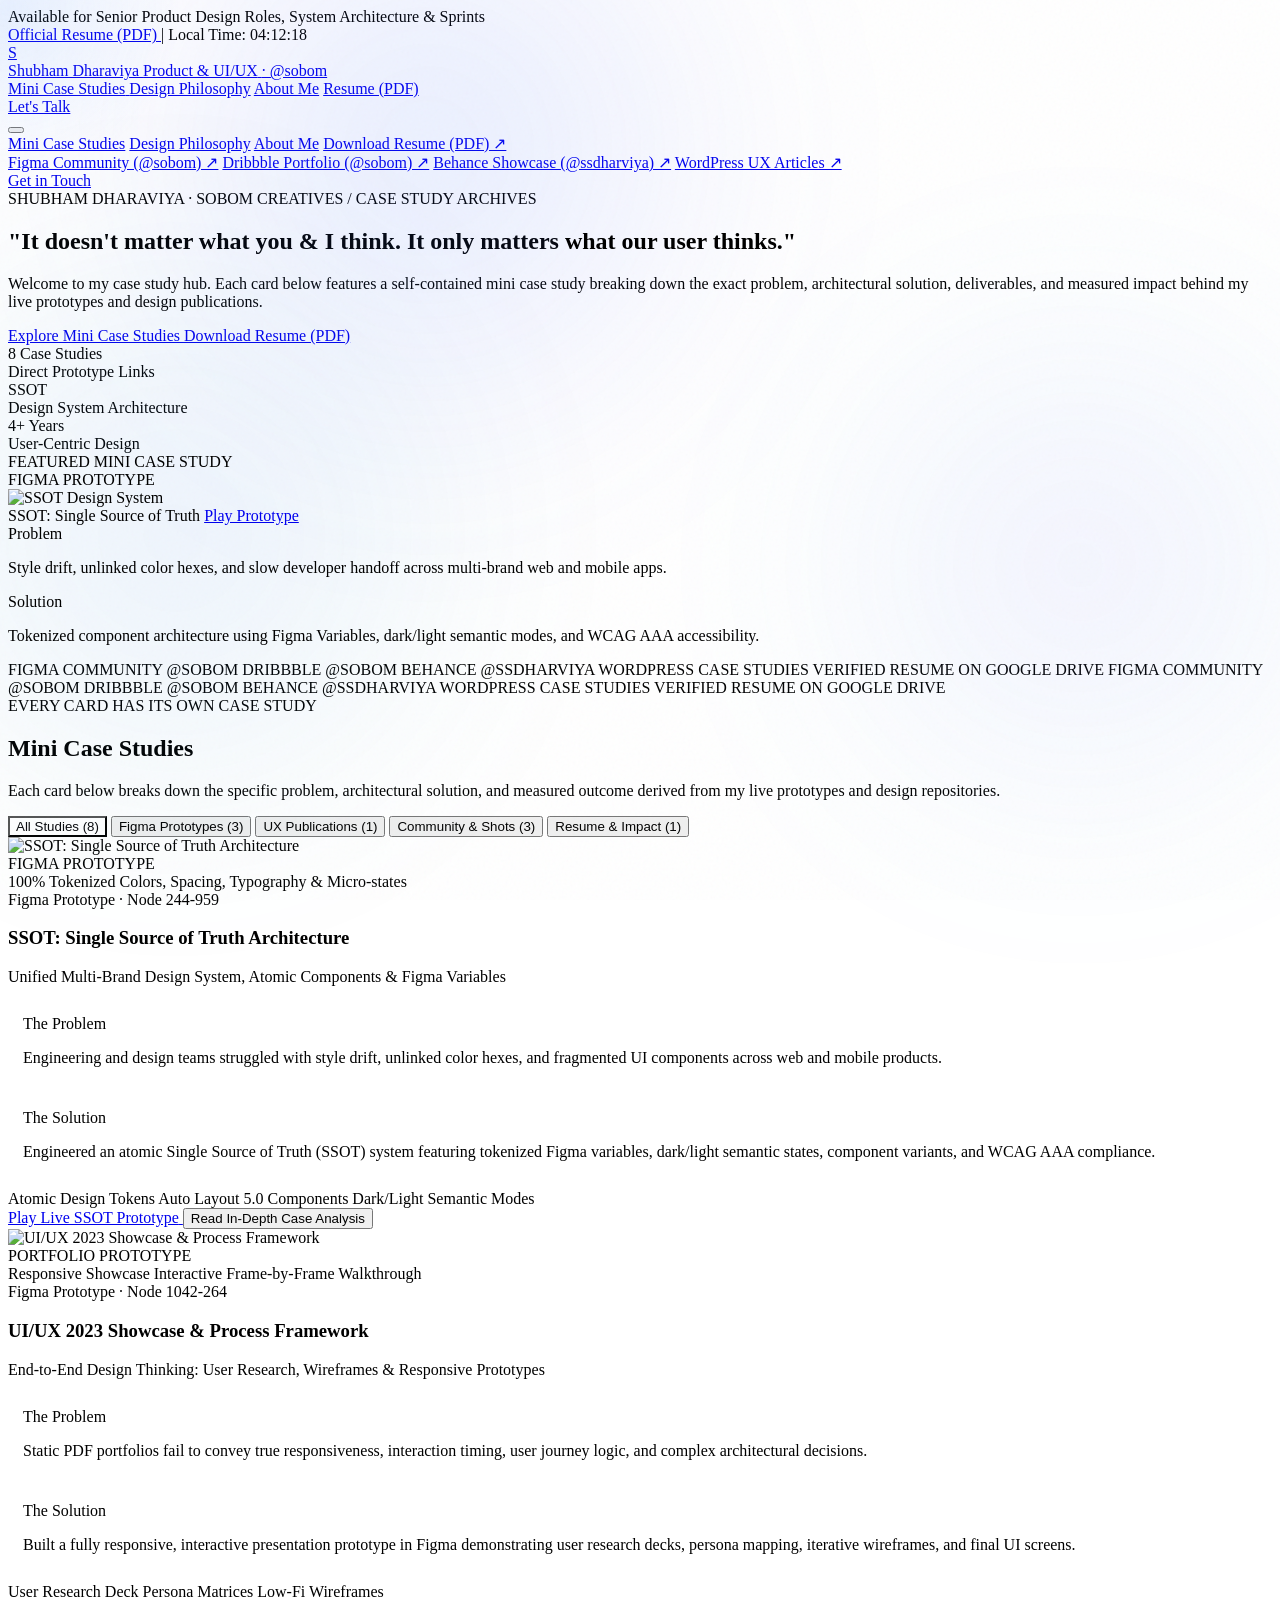
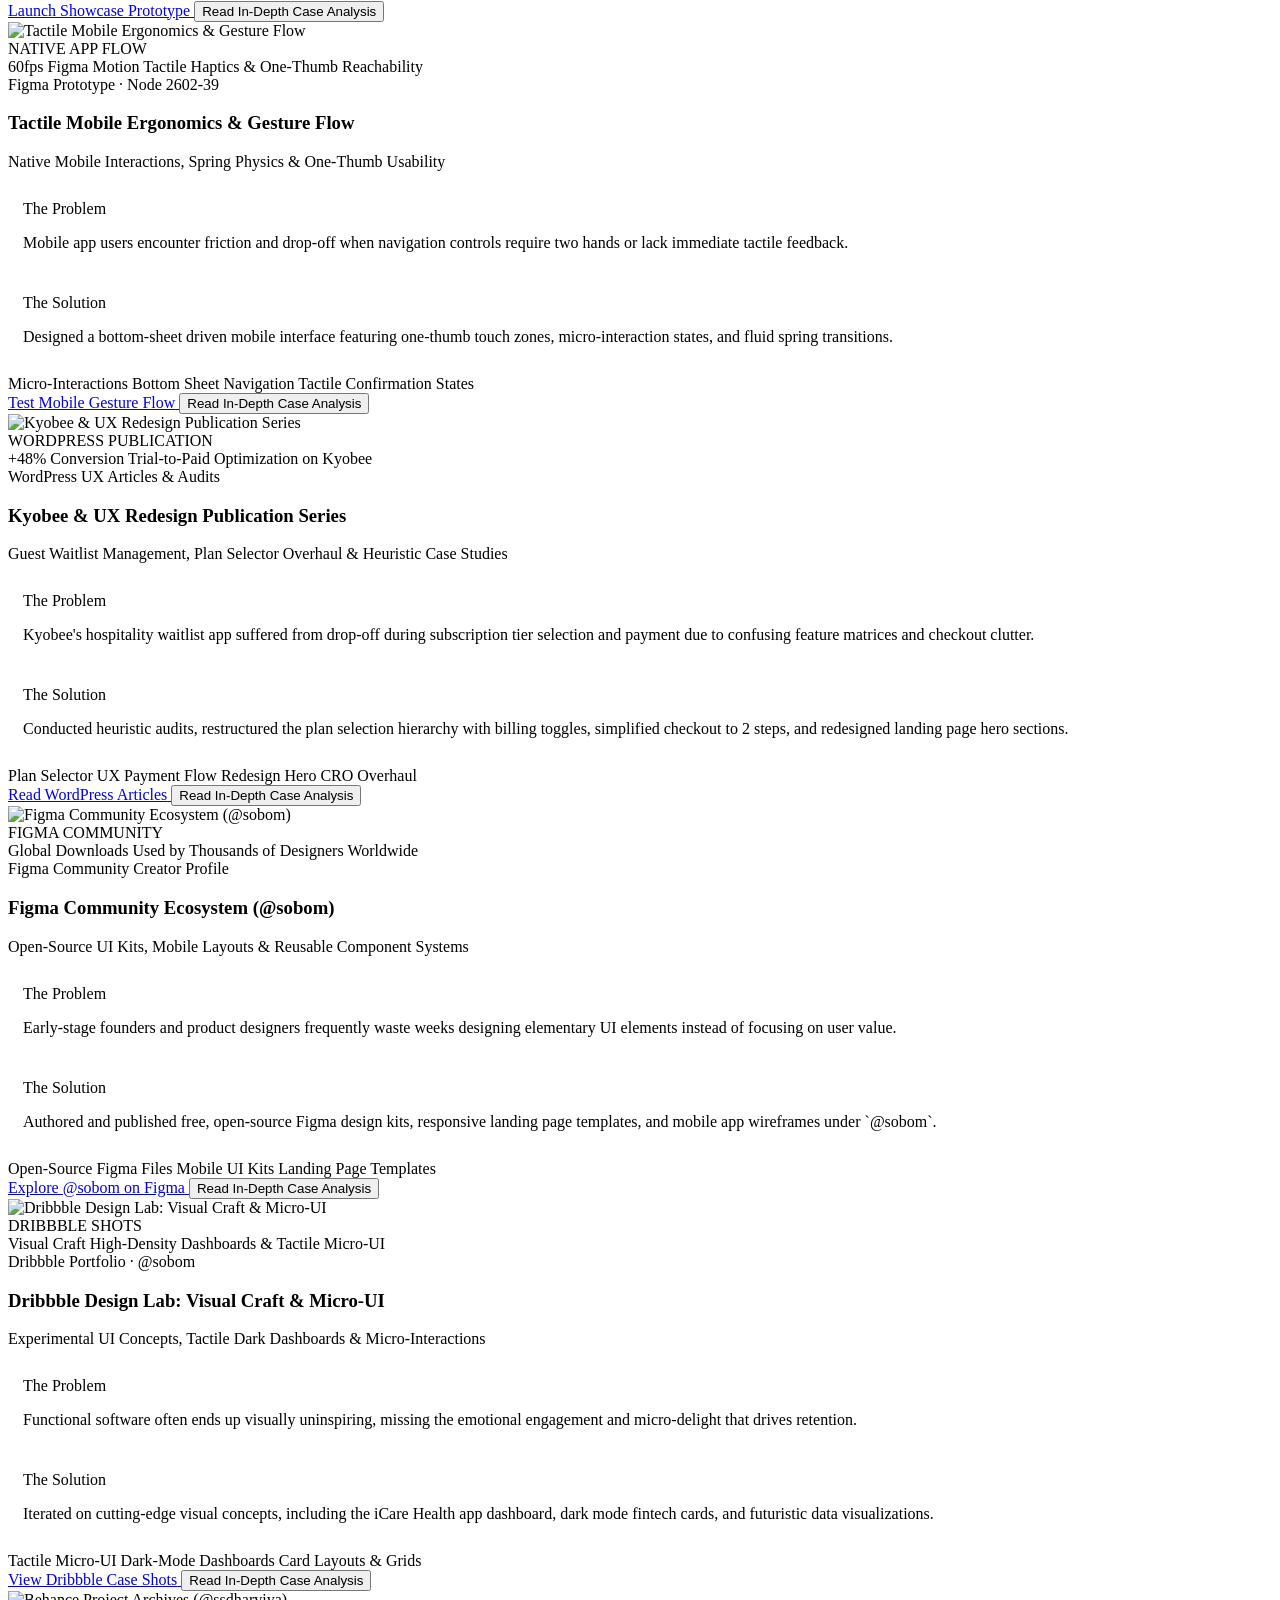
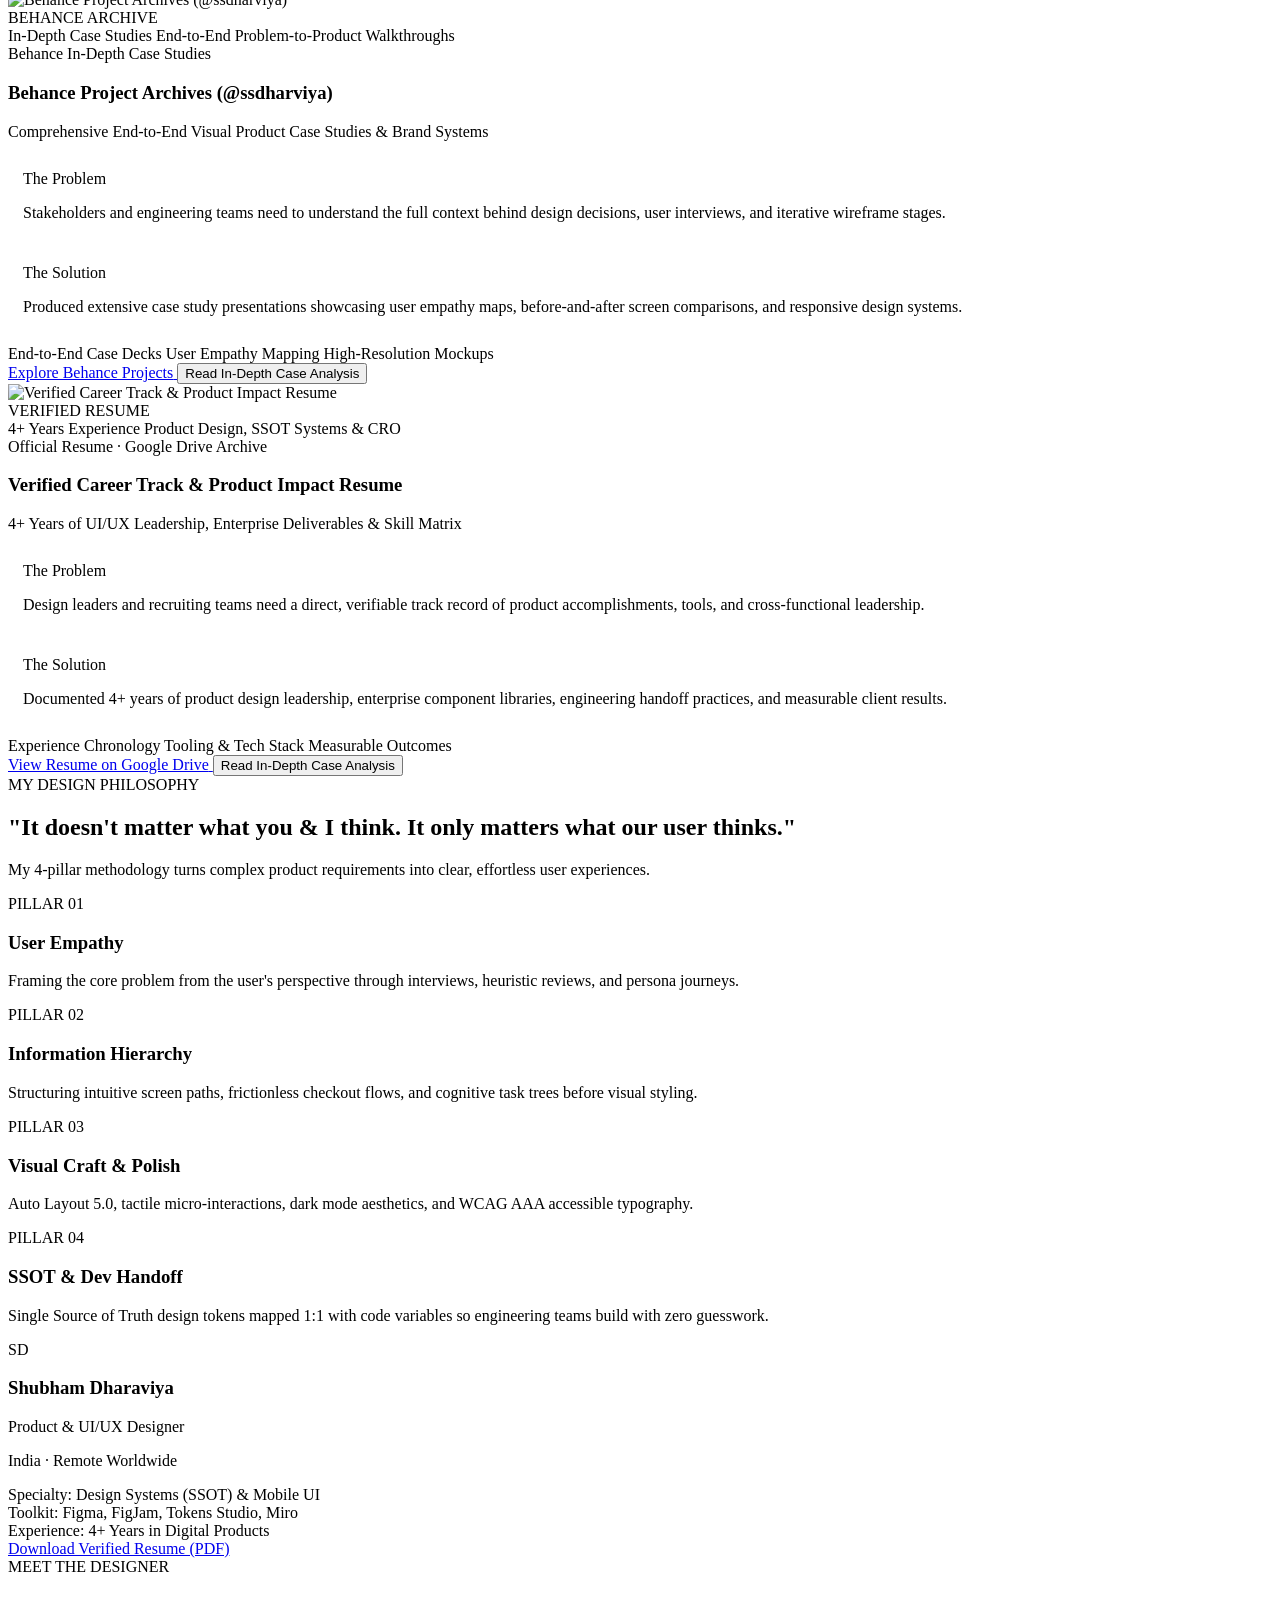
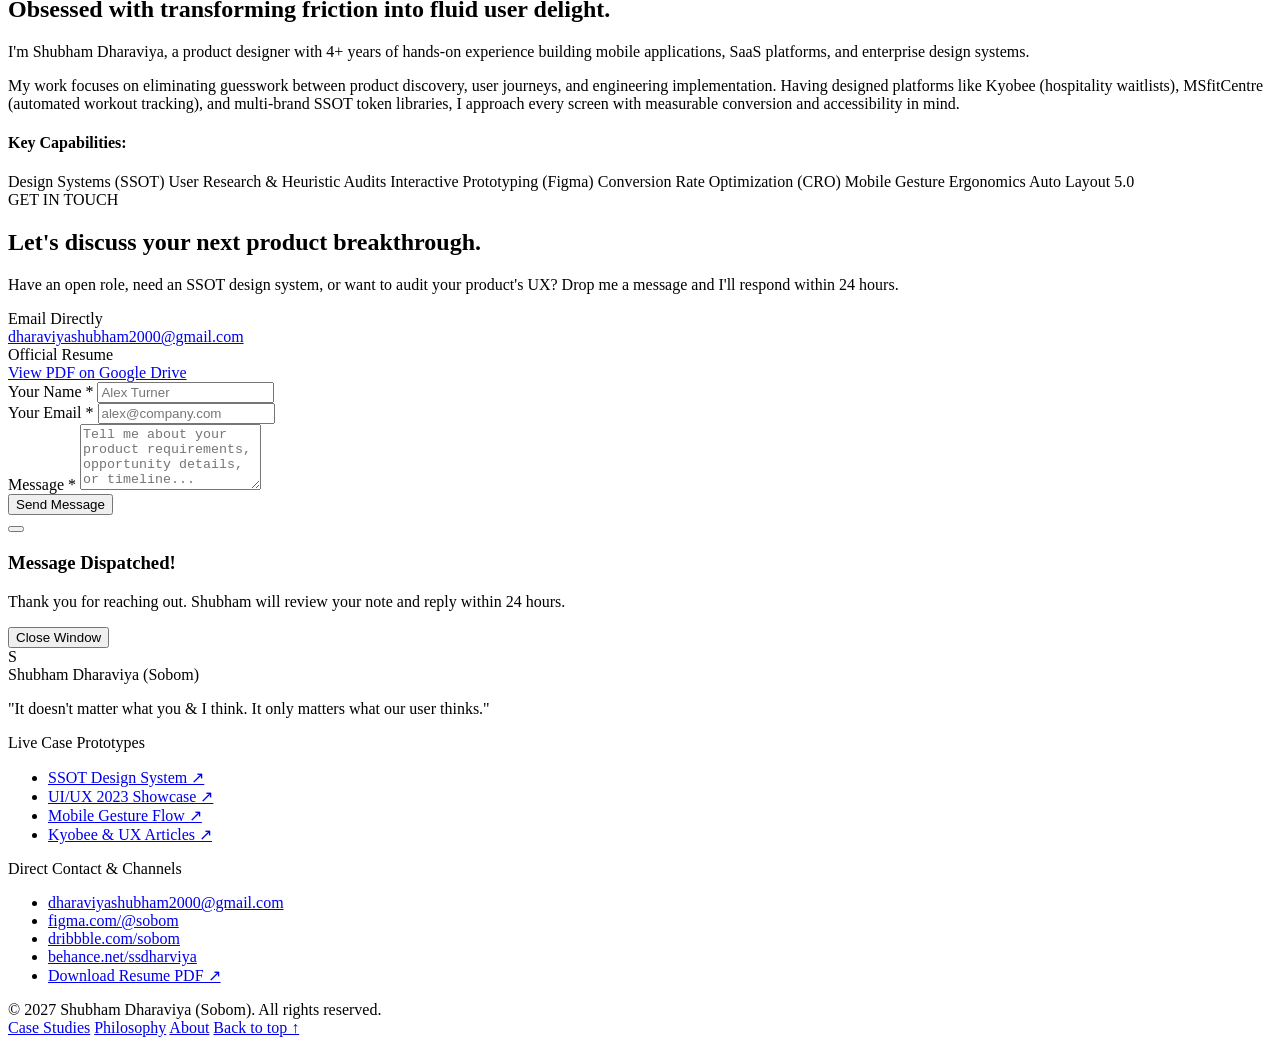
==== commit 9f9c7e5f: "feat: turn each link into a dedicated mini case study card with problem, solution, and direct protot" ====
--- a/index.html
+++ b/index.html
@@ -3,8 +3,8 @@
 <head>
   <meta charset="UTF-8">
   <meta name="viewport" content="width=device-width, initial-scale=1.0">
-  <title>Shubham Dharaviya (Sobom) — Product & UI/UX Designer</title>
-  <meta name="description" content="Portfolio of Shubham Dharaviya (Sobom) — Product & UI/UX Designer specializing in scalable design systems (SSOT), frictionless mobile apps, and high-conversion web platforms.">
+  <title>Shubham Dharaviya (Sobom) — Case Studies & Product Design Portfolio</title>
+  <meta name="description" content="Mini Case Studies & Product Design Architecture by Shubham Dharaviya (Sobom). Featuring interactive Figma prototypes, design systems (SSOT), and real-world conversion case studies.">
   
   <!-- Favicon -->
   <link rel="icon" href="data:image/svg+xml,<svg xmlns=%22http://www.w3.org/2000/svg%22 viewBox=%220 0 100 100%22><text y=%22.9em%22 font-size=%2290%22>⚡</text></svg>">
@@ -90,18 +90,18 @@
           <span class="animate-ping absolute inline-flex h-full w-full rounded-full bg-emerald-400 opacity-75"></span>
           <span class="relative inline-flex rounded-full h-2 w-2 bg-emerald-500"></span>
         </span>
-        <span class="text-slate-200 font-medium">Open for Senior Product / UI/UX Design Opportunities & High-Impact Contracts</span>
+        <span class="text-slate-200 font-medium">Available for Senior Product Design Roles, System Architecture & Sprints</span>
       </div>
       <div class="hidden md:flex items-center space-x-5 text-slate-400">
         <a href="https://drive.google.com/file/d/1u3YgdBHfaEqBE8d94AArBJfU6R4ukySe/view" target="_blank" rel="noopener noreferrer" class="hover:text-brand-300 transition-colors flex items-center gap-1.5 font-medium text-slate-200">
           <i data-lucide="file-text" class="w-3.5 h-3.5 text-brand-400"></i>
-          <span>Download Resume (PDF)</span>
+          <span>Official Resume (PDF)</span>
           <i data-lucide="external-link" class="w-3 h-3 text-slate-400"></i>
         </a>
         <span class="text-slate-600">|</span>
         <span class="flex items-center gap-1.5 text-slate-400">
           <i data-lucide="clock" class="w-3.5 h-3.5 text-brand-400"></i>
-          <span>Local Time: <span id="localClock" class="font-mono text-slate-200">18:00</span></span>
+          <span>Local Time: <span id="localClock" class="font-mono text-slate-200">18:30:00</span></span>
         </span>
       </div>
     </div>
@@ -111,7 +111,7 @@
   <header class="sticky top-0 z-40 w-full transition-all duration-300 backdrop-blur-xl bg-[#07080B]/85 border-b border-white/5" id="navbar">
     <div class="max-w-7xl mx-auto px-4 sm:px-6 lg:px-8 h-20 flex items-center justify-between">
       
-      <!-- Brand Logo / Creator Name -->
+      <!-- Creator Brand / Logo -->
       <a href="#" class="group flex items-center gap-3">
         <div class="relative w-10 h-10 rounded-xl bg-gradient-to-tr from-brand-600 via-indigo-500 to-brand-accent p-[1px] shadow-lg shadow-brand-500/20 group-hover:shadow-brand-500/40 transition-all duration-300">
           <div class="w-full h-full bg-[#090b11] rounded-[11px] flex items-center justify-center">
@@ -124,45 +124,46 @@
           </span>
           <span class="text-[11px] text-slate-400 font-mono tracking-wider flex items-center gap-1.5">
             <span>Product & UI/UX</span>
-            <span class="text-brand-400">· @sobom</span>
+            <span class="text-brand-400 font-semibold">· @sobom</span>
           </span>
         </div>
       </a>
 
-      <!-- Desktop Navigation Menu -->
+      <!-- Desktop Nav Items -->
       <nav class="hidden md:flex items-center space-x-1 lg:space-x-2 bg-white/[0.03] border border-white/5 px-4 py-1.5 rounded-full shadow-inner">
-        <a href="#work" class="px-3.5 py-1.5 text-sm font-medium text-slate-300 hover:text-white hover:bg-white/5 rounded-full transition-all">Selected Works</a>
-        <a href="#prototypes" class="px-3.5 py-1.5 text-sm font-medium text-slate-300 hover:text-white hover:bg-white/5 rounded-full transition-all flex items-center gap-1.5">
-          <span>Live Prototypes</span>
+        <a href="#case-studies" class="px-3.5 py-1.5 text-sm font-medium text-slate-300 hover:text-white hover:bg-white/5 rounded-full transition-all flex items-center gap-1.5">
+          <span>Mini Case Studies</span>
           <span class="w-1.5 h-1.5 rounded-full bg-brand-400 animate-pulse"></span>
         </a>
-        <a href="#philosophy" class="px-3.5 py-1.5 text-sm font-medium text-slate-300 hover:text-white hover:bg-white/5 rounded-full transition-all">Philosophy</a>
-        <a href="#community" class="px-3.5 py-1.5 text-sm font-medium text-slate-300 hover:text-white hover:bg-white/5 rounded-full transition-all">Community</a>
-        <a href="#about" class="px-3.5 py-1.5 text-sm font-medium text-slate-300 hover:text-white hover:bg-white/5 rounded-full transition-all">About</a>
+        <a href="#philosophy" class="px-3.5 py-1.5 text-sm font-medium text-slate-300 hover:text-white hover:bg-white/5 rounded-full transition-all">Design Philosophy</a>
+        <a href="#about" class="px-3.5 py-1.5 text-sm font-medium text-slate-300 hover:text-white hover:bg-white/5 rounded-full transition-all">About Me</a>
+        <a href="https://drive.google.com/file/d/1u3YgdBHfaEqBE8d94AArBJfU6R4ukySe/view" target="_blank" rel="noopener noreferrer" class="px-3.5 py-1.5 text-sm font-medium text-slate-300 hover:text-white hover:bg-white/5 rounded-full transition-all flex items-center gap-1">
+          <span>Resume (PDF)</span>
+          <i data-lucide="external-link" class="w-3 h-3 text-slate-400"></i>
+        </a>
       </nav>
 
-      <!-- Action Buttons & Quick Links -->
+      <!-- Desktop Action Links -->
       <div class="hidden md:flex items-center space-x-3">
-        <!-- Figma Profile Link -->
-        <a href="https://www.figma.com/@sobom" target="_blank" rel="noopener noreferrer" class="p-2.5 rounded-full text-slate-300 hover:text-white bg-white/5 hover:bg-white/10 border border-white/10 transition-all text-xs flex items-center gap-1.5" title="Figma Community @sobom">
+        <a href="https://www.figma.com/@sobom" target="_blank" rel="noopener noreferrer" class="p-2.5 rounded-full text-slate-300 hover:text-white bg-white/5 hover:bg-white/10 border border-white/10 transition-all text-xs" title="Figma Community @sobom">
           <i data-lucide="figma" class="w-4 h-4 text-purple-400"></i>
         </a>
-        <!-- Dribbble Link -->
-        <a href="https://dribbble.com/sobom" target="_blank" rel="noopener noreferrer" class="p-2.5 rounded-full text-slate-300 hover:text-white bg-white/5 hover:bg-white/10 border border-white/10 transition-all text-xs flex items-center gap-1.5" title="Dribbble @sobom">
+        <a href="https://dribbble.com/sobom" target="_blank" rel="noopener noreferrer" class="p-2.5 rounded-full text-slate-300 hover:text-white bg-white/5 hover:bg-white/10 border border-white/10 transition-all text-xs" title="Dribbble @sobom">
           <i data-lucide="dribbble" class="w-4 h-4 text-pink-400"></i>
         </a>
-        <!-- Behance Link -->
-        <a href="https://www.behance.net/ssdharviya" target="_blank" rel="noopener noreferrer" class="p-2.5 rounded-full text-slate-300 hover:text-white bg-white/5 hover:bg-white/10 border border-white/10 transition-all text-xs flex items-center gap-1.5" title="Behance @ssdharviya">
+        <a href="https://www.behance.net/ssdharviya" target="_blank" rel="noopener noreferrer" class="p-2.5 rounded-full text-slate-300 hover:text-white bg-white/5 hover:bg-white/10 border border-white/10 transition-all text-xs" title="Behance @ssdharviya">
           <i data-lucide="briefcase" class="w-4 h-4 text-blue-400"></i>
         </a>
-        <!-- Contact CTA -->
+        <a href="https://shubhamdharviya.wordpress.com/author/shubhamdharviya/" target="_blank" rel="noopener noreferrer" class="p-2.5 rounded-full text-slate-300 hover:text-white bg-white/5 hover:bg-white/10 border border-white/10 transition-all text-xs" title="WordPress UX Blog">
+          <i data-lucide="book-open" class="w-4 h-4 text-emerald-400"></i>
+        </a>
         <a href="#contact" class="btn-primary group relative inline-flex items-center gap-2 px-5 py-2.5 rounded-full font-semibold text-sm bg-gradient-to-r from-brand-500 to-indigo-600 text-white shadow-lg shadow-brand-500/25 hover:shadow-brand-500/40 hover:scale-[1.02] active:scale-95 transition-all duration-300">
           <span>Let's Talk</span>
           <i data-lucide="arrow-up-right" class="w-4 h-4 group-hover:translate-x-0.5 group-hover:-translate-y-0.5 transition-transform"></i>
         </a>
       </div>
 
-      <!-- Mobile Hamburger Button -->
+      <!-- Mobile Menu Button -->
       <button id="mobileMenuBtn" class="md:hidden p-2 rounded-lg bg-white/5 text-slate-300 hover:text-white border border-white/10" aria-label="Toggle navigation">
         <i data-lucide="menu" class="w-6 h-6"></i>
       </button>
@@ -171,14 +172,18 @@
 
     <!-- Mobile Navigation Drawer -->
     <div id="mobileMenu" class="hidden md:hidden border-b border-white/10 bg-[#090b11]/95 backdrop-blur-2xl px-6 py-6 space-y-4">
-      <a href="#work" class="block py-2 text-base font-medium text-slate-300 hover:text-brand-400">Selected Works</a>
-      <a href="#prototypes" class="block py-2 text-base font-medium text-slate-300 hover:text-brand-400">Live Figma Prototypes</a>
+      <a href="#case-studies" class="block py-2 text-base font-medium text-slate-300 hover:text-brand-400">Mini Case Studies</a>
       <a href="#philosophy" class="block py-2 text-base font-medium text-slate-300 hover:text-brand-400">Design Philosophy</a>
-      <a href="#community" class="block py-2 text-base font-medium text-slate-300 hover:text-brand-400">Figma, Dribbble & Behance</a>
       <a href="#about" class="block py-2 text-base font-medium text-slate-300 hover:text-brand-400">About Me</a>
       <a href="https://drive.google.com/file/d/1u3YgdBHfaEqBE8d94AArBJfU6R4ukySe/view" target="_blank" rel="noopener noreferrer" class="block py-2 text-base font-medium text-brand-300 hover:underline">
         Download Resume (PDF) ↗
       </a>
+      <div class="pt-4 border-t border-white/10 flex flex-col gap-2">
+        <a href="https://www.figma.com/@sobom" target="_blank" rel="noopener noreferrer" class="text-sm text-slate-400 hover:text-white">Figma Community (@sobom) ↗</a>
+        <a href="https://dribbble.com/sobom" target="_blank" rel="noopener noreferrer" class="text-sm text-slate-400 hover:text-white">Dribbble Portfolio (@sobom) ↗</a>
+        <a href="https://www.behance.net/ssdharviya" target="_blank" rel="noopener noreferrer" class="text-sm text-slate-400 hover:text-white">Behance Showcase (@ssdharviya) ↗</a>
+        <a href="https://shubhamdharviya.wordpress.com/author/shubhamdharviya/" target="_blank" rel="noopener noreferrer" class="text-sm text-slate-400 hover:text-white">WordPress UX Articles ↗</a>
+      </div>
       <div class="pt-4 border-t border-white/10">
         <a href="#contact" class="block w-full text-center py-3 rounded-xl bg-gradient-to-r from-brand-500 to-indigo-600 text-white font-semibold shadow-md">
           Get in Touch
@@ -193,148 +198,94 @@
       
       <div class="grid grid-cols-1 lg:grid-cols-12 gap-12 lg:gap-8 items-center">
         
-        <!-- Hero Text Column -->
+        <!-- Hero Text -->
         <div class="lg:col-span-7 space-y-8 text-center lg:text-left">
           
-          <!-- Designer Badge -->
           <div class="inline-flex items-center gap-2.5 px-4 py-1.5 rounded-full bg-brand-500/10 border border-brand-500/25 text-brand-300 text-xs font-semibold backdrop-blur-md">
             <span class="flex h-2 w-2 rounded-full bg-brand-400 animate-pulse"></span>
             <span>SHUBHAM DHARAVIYA · SOBOM CREATIVES</span>
             <span class="text-white/40">/</span>
-            <span class="text-slate-300 font-mono">PRODUCT DESIGNER</span>
-          </div>
-
-          <!-- Main Philosophy Catchphrase (User's authentic motto) -->
+            <span class="text-slate-300 font-mono">CASE STUDY ARCHIVES</span>
+          </div>
+
+          <!-- Authentic Core Motto -->
           <h1 class="font-display font-extrabold text-4xl sm:text-6xl xl:text-7xl tracking-tight leading-[1.08] text-white">
             "It doesn't matter what you & I think. It only matters <span class="text-transparent bg-clip-text bg-gradient-to-r from-brand-300 via-indigo-300 to-brand-accent underline-gradient">what our user thinks."</span>
           </h1>
 
-          <!-- Bio / Introduction -->
           <p class="text-lg sm:text-xl text-slate-300 max-w-2xl mx-auto lg:mx-0 font-normal leading-relaxed">
-            I craft intuitive digital products, scalable multi-brand design systems (SSOT), and high-conversion mobile & web experiences with obsessively tested ergonomics and pixel craft.
+            Welcome to my case study hub. Each card below features a self-contained mini case study breaking down the exact problem, architectural solution, deliverables, and measured impact behind my live prototypes and design publications.
           </p>
 
-          <!-- Action Buttons Group -->
+          <!-- CTAs -->
           <div class="flex flex-col sm:flex-row items-center justify-center lg:justify-start gap-4 pt-2">
-            <a href="#work" class="w-full sm:w-auto px-8 py-4 rounded-full font-bold text-base bg-white text-slate-950 hover:bg-slate-200 transition-all duration-300 flex items-center justify-center gap-3 shadow-xl shadow-white/10 group">
-              <span>View Case Studies</span>
+            <a href="#case-studies" class="w-full sm:w-auto px-8 py-4 rounded-full font-bold text-base bg-white text-slate-950 hover:bg-slate-200 transition-all duration-300 flex items-center justify-center gap-3 shadow-xl shadow-white/10 group">
+              <span>Explore Mini Case Studies</span>
               <i data-lucide="arrow-down" class="w-4 h-4 group-hover:translate-y-1 transition-transform"></i>
             </a>
-            <a href="#prototypes" class="w-full sm:w-auto px-8 py-4 rounded-full font-bold text-base bg-white/[0.05] hover:bg-white/[0.1] border border-white/10 text-white transition-all duration-300 flex items-center justify-center gap-2.5 backdrop-blur-sm">
-              <i data-lucide="play" class="w-4 h-4 text-brand-400"></i>
-              <span>Play Interactive Prototypes</span>
+            <a href="https://drive.google.com/file/d/1u3YgdBHfaEqBE8d94AArBJfU6R4ukySe/view" target="_blank" rel="noopener noreferrer" class="w-full sm:w-auto px-6 py-4 rounded-full font-semibold text-sm bg-brand-500/10 hover:bg-brand-500/20 border border-brand-500/30 text-brand-300 transition-all duration-300 flex items-center justify-center gap-2">
+              <i data-lucide="file-text" class="w-4 h-4"></i>
+              <span>Download Resume (PDF)</span>
             </a>
-            <a href="https://drive.google.com/file/d/1u3YgdBHfaEqBE8d94AArBJfU6R4ukySe/view" target="_blank" rel="noopener noreferrer" class="w-full sm:w-auto px-6 py-4 rounded-full font-semibold text-sm bg-brand-500/10 hover:bg-brand-500/20 border border-brand-500/30 text-brand-300 transition-all duration-300 flex items-center justify-center gap-2">
-              <i data-lucide="download" class="w-4 h-4"></i>
-              <span>Resume</span>
-            </a>
-          </div>
-
-          <!-- Verified Experience & Craft Metric Badges -->
+          </div>
+
+          <!-- Quick Metrics -->
           <div class="pt-8 border-t border-white/10 grid grid-cols-3 gap-6 max-w-lg mx-auto lg:mx-0">
             <div>
+              <div class="text-2xl sm:text-3xl font-display font-black text-white">8 Case Studies</div>
+              <div class="text-xs text-slate-400 font-medium mt-0.5">Direct Prototype Links</div>
+            </div>
+            <div>
+              <div class="text-2xl sm:text-3xl font-display font-black text-brand-300">SSOT</div>
+              <div class="text-xs text-slate-400 font-medium mt-0.5">Design System Architecture</div>
+            </div>
+            <div>
               <div class="text-2xl sm:text-3xl font-display font-black text-white">4+ Years</div>
-              <div class="text-xs text-slate-400 font-medium mt-0.5">UI/UX & Product Design</div>
-            </div>
-            <div>
-              <div class="text-2xl sm:text-3xl font-display font-black text-brand-300">20+ Projects</div>
-              <div class="text-xs text-slate-400 font-medium mt-0.5">Web & Mobile Ecosystems</div>
-            </div>
-            <div>
-              <div class="text-2xl sm:text-3xl font-display font-black text-white">SSOT</div>
-              <div class="text-xs text-slate-400 font-medium mt-0.5">Design System Architect</div>
-            </div>
-          </div>
-
-        </div>
-
-        <!-- Hero Visual Showcase / Interactive 3D Card Stack -->
+              <div class="text-xs text-slate-400 font-medium mt-0.5">User-Centric Design</div>
+            </div>
+          </div>
+
+        </div>
+
+        <!-- 3D Card Stack Spotlight -->
         <div class="lg:col-span-5 relative">
-          
-          <!-- Decorative Glow Orbs -->
-          <div class="absolute -top-10 -right-10 w-72 h-72 bg-brand-500/20 rounded-full blur-3xl pointer-events-none"></div>
-          <div class="absolute -bottom-10 -left-10 w-72 h-72 bg-purple-600/20 rounded-full blur-3xl pointer-events-none"></div>
-
-          <!-- 3D Tilt Card Container -->
           <div id="heroCard" class="tilt-card relative rounded-3xl bg-gradient-to-b from-white/10 via-white/[0.03] to-white/[0.01] p-1 border border-white/15 shadow-2xl backdrop-blur-2xl">
-            <div class="rounded-[22px] bg-[#0c0e14] overflow-hidden p-6 relative">
+            <div class="rounded-[22px] bg-[#0c0e14] overflow-hidden p-6 relative space-y-4">
               
-              <!-- Card Top Header -->
               <div class="flex items-center justify-between pb-4 border-b border-white/10">
-                <div class="flex items-center gap-3">
-                  <div class="w-3 h-3 rounded-full bg-red-500/80"></div>
-                  <div class="w-3 h-3 rounded-full bg-yellow-500/80"></div>
-                  <div class="w-3 h-3 rounded-full bg-emerald-500/80"></div>
-                  <span class="text-xs font-mono text-slate-400 ml-2">SSOT-Single-Source-of-Truth.fig</span>
-                </div>
-                <span class="text-[11px] font-mono px-2 py-0.5 rounded bg-emerald-500/10 border border-emerald-500/30 text-emerald-400 flex items-center gap-1">
-                  <span class="w-1.5 h-1.5 rounded-full bg-emerald-400 animate-pulse"></span> Figma Prototype
-                </span>
-              </div>
-
-              <!-- Interactive Mockup Image inside Hero Card -->
-              <div class="mt-5 space-y-4">
-                
-                <div class="relative rounded-2xl overflow-hidden group border border-white/10 bg-slate-900/60 aspect-[16/10]">
-                  <img src="https://images.unsplash.com/photo-1507238691740-187a5b1d37b8?auto=format&fit=crop&w=1000&q=80" 
-                       alt="Shubham Dharaviya SSOT Design System Preview" 
-                       class="w-full h-full object-cover transition-transform duration-700 group-hover:scale-105 opacity-90">
-                  <div class="absolute inset-0 bg-gradient-to-t from-slate-950 via-slate-950/40 to-transparent"></div>
-                  
-                  <div class="absolute bottom-4 left-4 right-4 flex items-end justify-between">
-                    <div>
-                      <span class="text-[10px] uppercase font-mono tracking-wider text-brand-300 bg-brand-950/80 border border-brand-500/30 px-2 py-0.5 rounded-full">FLAGSHIP SYSTEM</span>
-                      <h4 class="text-base font-bold text-white mt-1">SSOT Unified Design System</h4>
-                    </div>
-                    <a href="https://www.figma.com/proto/XHa7ODVhJDye4b4XUWby8q/SSOT?page-id=244%3A958&node-id=244-959&viewport=719%2C497%2C1.08&t=01vIUGtVsv91y9I3-1&scaling=scale-down-width&starting-point-node-id=244%3A959" 
-                       target="_blank" rel="noopener noreferrer" 
-                       class="text-xs font-semibold px-2.5 py-1 rounded-full bg-white/20 backdrop-blur-md text-white hover:bg-brand-500 transition-colors flex items-center gap-1">
-                      <span>Launch</span>
-                      <i data-lucide="external-link" class="w-3 h-3"></i>
-                    </a>
-                  </div>
-                </div>
-
-                <!-- Metrics & Features Grid -->
-                <div class="grid grid-cols-2 gap-3 pt-1">
-                  <div class="p-3 rounded-xl bg-white/[0.03] border border-white/5">
-                    <div class="text-[11px] text-slate-400 mb-1 flex items-center justify-between">
-                      <span>Tokens & Variables</span>
-                      <i data-lucide="layers" class="w-3.5 h-3.5 text-brand-400"></i>
-                    </div>
-                    <div class="text-lg font-bold font-display text-white">100% Tokenized</div>
-                    <div class="text-[10px] text-slate-500 mt-0.5">Colors, Typography, Spacing</div>
-                  </div>
-
-                  <div class="p-3 rounded-xl bg-white/[0.03] border border-white/5">
-                    <div class="text-[11px] text-slate-400 mb-1 flex items-center justify-between">
-                      <span>Component States</span>
-                      <i data-lucide="check-circle" class="w-3.5 h-3.5 text-emerald-400"></i>
-                    </div>
-                    <div class="text-lg font-bold font-display text-white">Auto Layout 5.0</div>
-                    <div class="text-[10px] text-slate-500 mt-0.5">Interactive Variants & Micro-states</div>
-                  </div>
-                </div>
-
-                <!-- Direct Links Row inside Hero Card -->
-                <div class="p-3 rounded-xl bg-brand-500/10 border border-brand-500/20 flex items-center justify-between">
-                  <div class="flex items-center gap-2.5">
-                    <div class="w-8 h-8 rounded-lg bg-brand-500/20 flex items-center justify-center text-brand-300">
-                      <i data-lucide="figma" class="w-4 h-4"></i>
-                    </div>
-                    <div>
-                      <div class="text-xs font-semibold text-white">Figma Community Creator</div>
-                      <div class="text-[11px] text-slate-400">Open source UI kits & templates</div>
-                    </div>
-                  </div>
-                  <a href="https://www.figma.com/@sobom" target="_blank" rel="noopener noreferrer" class="text-xs font-semibold text-brand-300 hover:text-white transition-colors underline">@sobom ↗</a>
-                </div>
-
-              </div>
-
-            </div>
-          </div>
-
+                <div class="flex items-center gap-2">
+                  <span class="w-2.5 h-2.5 rounded-full bg-emerald-400 animate-ping"></span>
+                  <span class="text-xs font-mono text-slate-300">FEATURED MINI CASE STUDY</span>
+                </div>
+                <span class="text-[11px] font-mono px-2 py-0.5 rounded bg-brand-500/20 text-brand-300 border border-brand-500/30">FIGMA PROTOTYPE</span>
+              </div>
+
+              <div class="relative rounded-2xl overflow-hidden aspect-[16/10] bg-slate-900 border border-white/10">
+                <img src="https://images.unsplash.com/photo-1551288049-bebda4e38f71?auto=format&fit=crop&w=1000&q=80" alt="SSOT Design System" class="w-full h-full object-cover">
+                <div class="absolute inset-0 bg-gradient-to-t from-slate-950 via-transparent to-transparent"></div>
+                <div class="absolute bottom-3 left-3 right-3 flex items-center justify-between">
+                  <span class="text-xs font-bold text-white">SSOT: Single Source of Truth</span>
+                  <a href="https://www.figma.com/proto/XHa7ODVhJDye4b4XUWby8q/SSOT?page-id=244%3A958&node-id=244-959&viewport=719%2C497%2C1.08&t=01vIUGtVsv91y9I3-1&scaling=scale-down-width&starting-point-node-id=244%3A959" target="_blank" rel="noopener noreferrer" class="px-2.5 py-1 rounded bg-white text-slate-950 font-bold text-[11px] flex items-center gap-1 hover:bg-slate-200">
+                    <span>Play Prototype</span>
+                    <i data-lucide="external-link" class="w-3 h-3"></i>
+                  </a>
+                </div>
+              </div>
+
+              <!-- Mini Case Study Content Inside Hero -->
+              <div class="space-y-2 text-xs">
+                <div class="p-3 rounded-xl bg-white/[0.02] border border-white/5 space-y-1">
+                  <div class="text-[10px] uppercase font-mono font-bold text-amber-400">Problem</div>
+                  <p class="text-slate-300 text-[11px] leading-relaxed">Style drift, unlinked color hexes, and slow developer handoff across multi-brand web and mobile apps.</p>
+                </div>
+                <div class="p-3 rounded-xl bg-white/[0.02] border border-white/5 space-y-1">
+                  <div class="text-[10px] uppercase font-mono font-bold text-emerald-400">Solution</div>
+                  <p class="text-slate-300 text-[11px] leading-relaxed">Tokenized component architecture using Figma Variables, dark/light semantic modes, and WCAG AAA accessibility.</p>
+                </div>
+              </div>
+
+            </div>
+          </div>
         </div>
 
       </div>
@@ -342,325 +293,126 @@
     </div>
   </section>
 
-  <!-- Community & Ecosystem Marquee -->
-  <section id="community" class="py-12 border-y border-white/5 bg-[#080a0f]/50 overflow-hidden relative">
-    <div class="max-w-7xl mx-auto px-4 mb-6 text-center">
-      <p class="text-xs uppercase tracking-[0.25em] font-mono text-slate-500 font-semibold">
-        Explore my work & open-source kits across the design community
-      </p>
-    </div>
-
-    <!-- Infinite Scroll Channel Ticker -->
+  <!-- Marquee Ticker -->
+  <section class="py-10 border-y border-white/5 bg-[#080a0f]/50 overflow-hidden relative">
     <div class="relative w-full overflow-hidden flex items-center">
-      <div class="absolute left-0 top-0 bottom-0 w-24 bg-gradient-to-r from-[#07080B] to-transparent z-10 pointer-events-none"></div>
-      <div class="absolute right-0 top-0 bottom-0 w-24 bg-gradient-l from-[#07080B] to-transparent z-10 pointer-events-none"></div>
-      
       <div class="flex space-x-12 shrink-0 animate-marquee items-center whitespace-nowrap">
-        <!-- Figma -->
-        <a href="https://www.figma.com/@sobom" target="_blank" rel="noopener noreferrer" class="flex items-center gap-2 text-slate-400 hover:text-white transition-colors">
-          <i data-lucide="figma" class="w-5 h-5 text-purple-400"></i>
-          <span class="font-display font-bold text-base tracking-wider">FIGMA COMMUNITY @SOBOM</span>
-        </a>
-        <!-- Dribbble -->
-        <a href="https://dribbble.com/sobom" target="_blank" rel="noopener noreferrer" class="flex items-center gap-2 text-slate-400 hover:text-white transition-colors">
-          <i data-lucide="dribbble" class="w-5 h-5 text-pink-400"></i>
-          <span class="font-display font-bold text-base tracking-wider">DRIBBLE @SOBOM</span>
-        </a>
-        <!-- Behance -->
-        <a href="https://www.behance.net/ssdharviya" target="_blank" rel="noopener noreferrer" class="flex items-center gap-2 text-slate-400 hover:text-white transition-colors">
-          <i data-lucide="globe" class="w-5 h-5 text-blue-400"></i>
-          <span class="font-display font-bold text-base tracking-wider">BEHANCE @SSDHARVIYA</span>
-        </a>
-        <!-- WordPress Blog -->
-        <a href="https://shubhamdharviya.wordpress.com/author/shubhamdharviya/" target="_blank" rel="noopener noreferrer" class="flex items-center gap-2 text-slate-400 hover:text-white transition-colors">
-          <i data-lucide="book-open" class="w-5 h-5 text-emerald-400"></i>
-          <span class="font-display font-bold text-base tracking-wider">CASE STUDIES ARCHIVE</span>
-        </a>
-        <!-- Google Drive Resume -->
-        <a href="https://drive.google.com/file/d/1u3YgdBHfaEqBE8d94AArBJfU6R4ukySe/view" target="_blank" rel="noopener noreferrer" class="flex items-center gap-2 text-slate-400 hover:text-white transition-colors">
-          <i data-lucide="file-text" class="w-5 h-5 text-amber-400"></i>
-          <span class="font-display font-bold text-base tracking-wider">VERIFIED RESUME (PDF)</span>
-        </a>
-
-        <!-- Repeat for seamless loop -->
-        <a href="https://www.figma.com/@sobom" target="_blank" rel="noopener noreferrer" class="flex items-center gap-2 text-slate-400 hover:text-white transition-colors">
-          <i data-lucide="figma" class="w-5 h-5 text-purple-400"></i>
-          <span class="font-display font-bold text-base tracking-wider">FIGMA COMMUNITY @SOBOM</span>
-        </a>
-        <a href="https://dribbble.com/sobom" target="_blank" rel="noopener noreferrer" class="flex items-center gap-2 text-slate-400 hover:text-white transition-colors">
-          <i data-lucide="dribbble" class="w-5 h-5 text-pink-400"></i>
-          <span class="font-display font-bold text-base tracking-wider">DRIBBLE @SOBOM</span>
-        </a>
-        <a href="https://www.behance.net/ssdharviya" target="_blank" rel="noopener noreferrer" class="flex items-center gap-2 text-slate-400 hover:text-white transition-colors">
-          <i data-lucide="globe" class="w-5 h-5 text-blue-400"></i>
-          <span class="font-display font-bold text-base tracking-wider">BEHANCE @SSDHARVIYA</span>
-        </a>
-        <a href="https://shubhamdharviya.wordpress.com/author/shubhamdharviya/" target="_blank" rel="noopener noreferrer" class="flex items-center gap-2 text-slate-400 hover:text-white transition-colors">
-          <i data-lucide="book-open" class="w-5 h-5 text-emerald-400"></i>
-          <span class="font-display font-bold text-base tracking-wider">CASE STUDIES ARCHIVE</span>
-        </a>
-        <a href="https://drive.google.com/file/d/1u3YgdBHfaEqBE8d94AArBJfU6R4ukySe/view" target="_blank" rel="noopener noreferrer" class="flex items-center gap-2 text-slate-400 hover:text-white transition-colors">
-          <i data-lucide="file-text" class="w-5 h-5 text-amber-400"></i>
-          <span class="font-display font-bold text-base tracking-wider">VERIFIED RESUME (PDF)</span>
-        </a>
+        <span class="flex items-center gap-2 text-slate-400 font-display font-bold text-sm tracking-widest"><i data-lucide="figma" class="w-4 h-4 text-purple-400"></i> FIGMA COMMUNITY @SOBOM</span>
+        <span class="flex items-center gap-2 text-slate-400 font-display font-bold text-sm tracking-widest"><i data-lucide="dribbble" class="w-4 h-4 text-pink-400"></i> DRIBBBLE @SOBOM</span>
+        <span class="flex items-center gap-2 text-slate-400 font-display font-bold text-sm tracking-widest"><i data-lucide="briefcase" class="w-4 h-4 text-blue-400"></i> BEHANCE @SSDHARVIYA</span>
+        <span class="flex items-center gap-2 text-slate-400 font-display font-bold text-sm tracking-widest"><i data-lucide="book-open" class="w-4 h-4 text-emerald-400"></i> WORDPRESS CASE STUDIES</span>
+        <span class="flex items-center gap-2 text-slate-400 font-display font-bold text-sm tracking-widest"><i data-lucide="file-text" class="w-4 h-4 text-amber-400"></i> VERIFIED RESUME ON GOOGLE DRIVE</span>
+        
+        <span class="flex items-center gap-2 text-slate-400 font-display font-bold text-sm tracking-widest"><i data-lucide="figma" class="w-4 h-4 text-purple-400"></i> FIGMA COMMUNITY @SOBOM</span>
+        <span class="flex items-center gap-2 text-slate-400 font-display font-bold text-sm tracking-widest"><i data-lucide="dribbble" class="w-4 h-4 text-pink-400"></i> DRIBBBLE @SOBOM</span>
+        <span class="flex items-center gap-2 text-slate-400 font-display font-bold text-sm tracking-widest"><i data-lucide="briefcase" class="w-4 h-4 text-blue-400"></i> BEHANCE @SSDHARVIYA</span>
+        <span class="flex items-center gap-2 text-slate-400 font-display font-bold text-sm tracking-widest"><i data-lucide="book-open" class="w-4 h-4 text-emerald-400"></i> WORDPRESS CASE STUDIES</span>
+        <span class="flex items-center gap-2 text-slate-400 font-display font-bold text-sm tracking-widest"><i data-lucide="file-text" class="w-4 h-4 text-amber-400"></i> VERIFIED RESUME ON GOOGLE DRIVE</span>
       </div>
     </div>
   </section>
 
-  <!-- Interactive Live Figma Prototypes Section -->
-  <section id="prototypes" class="py-24 relative z-10 bg-[#090b10] border-b border-white/5">
-    <div class="max-w-7xl mx-auto px-4 sm:px-6 lg:px-8">
-      
-      <div class="flex flex-col md:flex-row md:items-end justify-between mb-12 gap-6">
-        <div>
-          <div class="inline-flex items-center gap-2 px-3 py-1 rounded-full bg-brand-500/10 border border-brand-500/25 text-brand-400 text-xs font-mono mb-3">
-            <i data-lucide="play" class="w-3.5 h-3.5"></i>
-            <span>INTERACTIVE FIGMA SUITE</span>
-          </div>
-          <h2 class="font-display font-extrabold text-3xl sm:text-5xl text-white tracking-tight">
-            Live Figma Prototypes
-          </h2>
-          <p class="text-slate-400 mt-2 max-w-xl text-base">
-            Click into these live, fully interactive prototypes to test real micro-interactions, components, and user flows designed by Shubham.
-          </p>
-        </div>
-
-        <div class="flex items-center gap-3">
-          <a href="https://www.figma.com/@sobom" target="_blank" rel="noopener noreferrer" class="px-5 py-2.5 rounded-full bg-purple-500/10 hover:bg-purple-500/20 text-purple-300 border border-purple-500/30 font-semibold text-xs flex items-center gap-2 transition-all">
-            <i data-lucide="figma" class="w-4 h-4"></i>
-            <span>Follow on Figma Community</span>
-          </a>
-        </div>
-      </div>
-
-      <!-- 3 Featured Live Prototype Cards -->
-      <div class="grid grid-cols-1 lg:grid-cols-3 gap-8">
-        
-        <!-- Prototype 1: SSOT Design System -->
-        <div class="rounded-3xl bg-white/[0.02] border border-white/10 hover:border-brand-500/40 p-6 transition-all flex flex-col justify-between group">
-          <div class="space-y-4">
-            <div class="relative aspect-video rounded-2xl overflow-hidden bg-slate-900 border border-white/10">
-              <img src="https://images.unsplash.com/photo-1551288049-bebda4e38f71?auto=format&fit=crop&w=800&q=80" alt="SSOT Design System" class="w-full h-full object-cover group-hover:scale-105 transition-transform duration-500">
-              <div class="absolute inset-0 bg-gradient-to-t from-[#090b10] via-transparent to-transparent"></div>
-              <span class="absolute top-3 left-3 text-[10px] font-mono font-bold px-2 py-0.5 rounded bg-brand-500/80 text-white">DESIGN SYSTEM</span>
-            </div>
-            <div>
-              <h3 class="font-display font-bold text-xl text-white group-hover:text-brand-300 transition-colors">
-                SSOT: Single Source of Truth
-              </h3>
-              <p class="text-slate-400 text-xs mt-2 leading-relaxed">
-                Comprehensive multi-brand design tokens, atomic UI library, accessibility guidelines, and interactive layout components built for rapid scalability.
-              </p>
-            </div>
-          </div>
-          <div class="pt-6 border-t border-white/5 mt-6 flex items-center justify-between">
-            <span class="text-xs text-slate-500 font-mono">Figma · 244-959</span>
-            <a href="https://www.figma.com/proto/XHa7ODVhJDye4b4XUWby8q/SSOT?page-id=244%3A958&node-id=244-959&viewport=719%2C497%2C1.08&t=01vIUGtVsv91y9I3-1&scaling=scale-down-width&starting-point-node-id=244%3A959" target="_blank" rel="noopener noreferrer" class="px-4 py-2 rounded-xl bg-white text-slate-950 font-bold text-xs hover:bg-slate-200 transition-all flex items-center gap-1.5">
-              <span>Play Prototype</span>
-              <i data-lucide="arrow-up-right" class="w-3.5 h-3.5"></i>
-            </a>
-          </div>
-        </div>
-
-        <!-- Prototype 2: UI/UX 2023 Showcase (Node 1042-264) -->
-        <div class="rounded-3xl bg-white/[0.02] border border-white/10 hover:border-brand-500/40 p-6 transition-all flex flex-col justify-between group">
-          <div class="space-y-4">
-            <div class="relative aspect-video rounded-2xl overflow-hidden bg-slate-900 border border-white/10">
-              <img src="https://images.unsplash.com/photo-1507238691740-187a5b1d37b8?auto=format&fit=crop&w=800&q=80" alt="UI/UX Showcase 2023" class="w-full h-full object-cover group-hover:scale-105 transition-transform duration-500">
-              <div class="absolute inset-0 bg-gradient-to-t from-[#090b10] via-transparent to-transparent"></div>
-              <span class="absolute top-3 left-3 text-[10px] font-mono font-bold px-2 py-0.5 rounded bg-purple-500/80 text-white">PORTFOLIO WALKTHROUGH</span>
-            </div>
-            <div>
-              <h3 class="font-display font-bold text-xl text-white group-hover:text-purple-300 transition-colors">
-                UI/UX 2023 Case Portfolio
-              </h3>
-              <p class="text-slate-400 text-xs mt-2 leading-relaxed">
-                Full-screen responsive portfolio prototype walking through Shubham's design thinking, research methodologies, problem statements, and final screen executions.
-              </p>
-            </div>
-          </div>
-          <div class="pt-6 border-t border-white/5 mt-6 flex items-center justify-between">
-            <span class="text-xs text-slate-500 font-mono">Figma · 1042-264</span>
-            <a href="https://www.figma.com/proto/10zJuZX9eox8CZ6y24J3QL/Shubham-Dharviya-UI-UX_2023?page-id=206%3A4&node-id=1042-264&viewport=385%2C349%2C0.02&t=rVSi37eiT0utpoVB-1&scaling=contain&content-scaling=responsive" target="_blank" rel="noopener noreferrer" class="px-4 py-2 rounded-xl bg-white text-slate-950 font-bold text-xs hover:bg-slate-200 transition-all flex items-center gap-1.5">
-              <span>Play Prototype</span>
-              <i data-lucide="arrow-up-right" class="w-3.5 h-3.5"></i>
-            </a>
-          </div>
-        </div>
-
-        <!-- Prototype 3: Interactive App Experience (Node 2602-39) -->
-        <div class="rounded-3xl bg-white/[0.02] border border-white/10 hover:border-brand-500/40 p-6 transition-all flex flex-col justify-between group">
-          <div class="space-y-4">
-            <div class="relative aspect-video rounded-2xl overflow-hidden bg-slate-900 border border-white/10">
-              <img src="https://images.unsplash.com/photo-1559526324-4b87b5e36e44?auto=format&fit=crop&w=800&q=80" alt="Mobile App Flow" class="w-full h-full object-cover group-hover:scale-105 transition-transform duration-500">
-              <div class="absolute inset-0 bg-gradient-to-t from-[#090b10] via-transparent to-transparent"></div>
-              <span class="absolute top-3 left-3 text-[10px] font-mono font-bold px-2 py-0.5 rounded bg-emerald-500/80 text-white">MOBILE APP FLOW</span>
-            </div>
-            <div>
-              <h3 class="font-display font-bold text-xl text-white group-hover:text-emerald-300 transition-colors">
-                Native App User Flow Prototype
-              </h3>
-              <p class="text-slate-400 text-xs mt-2 leading-relaxed">
-                Tactile mobile app interaction flow testing screen transitions, gestures, floating action buttons, and frictionless confirmation states.
-              </p>
-            </div>
-          </div>
-          <div class="pt-6 border-t border-white/5 mt-6 flex items-center justify-between">
-            <span class="text-xs text-slate-500 font-mono">Figma · 2602-39</span>
-            <a href="https://www.figma.com/proto/10zJuZX9eox8CZ6y24J3QL/Shubham-Dharviya-UI-UX_2023?page-id=2601%3A16114&node-id=2602-39&viewport=1044%2C446%2C0.08&t=wTkVOeGBxzJSc3Xe-1&scaling=contain&content-scaling=fixed" target="_blank" rel="noopener noreferrer" class="px-4 py-2 rounded-xl bg-white text-slate-950 font-bold text-xs hover:bg-slate-200 transition-all flex items-center gap-1.5">
-              <span>Play Prototype</span>
-              <i data-lucide="arrow-up-right" class="w-3.5 h-3.5"></i>
-            </a>
-          </div>
-        </div>
-
-      </div>
-
-    </div>
-  </section>
-
-  <!-- Selected Works & Case Studies Section -->
-  <section id="work" class="py-24 relative z-10">
+  <!-- Mini Case Studies Main Showcase -->
+  <section id="case-studies" class="py-24 relative z-10">
     <div class="max-w-7xl mx-auto px-4 sm:px-6 lg:px-8">
       
       <!-- Section Header -->
       <div class="flex flex-col md:flex-row md:items-end justify-between mb-12 gap-6">
         <div>
           <div class="inline-flex items-center gap-2 px-3 py-1 rounded-full bg-white/5 border border-white/10 text-brand-400 text-xs font-mono mb-3">
-            <i data-lucide="folder-git-2" class="w-3.5 h-3.5"></i>
-            <span>AUTHENTIC CASE STUDIES</span>
+            <i data-lucide="layers" class="w-3.5 h-3.5"></i>
+            <span>EVERY CARD HAS ITS OWN CASE STUDY</span>
           </div>
           <h2 class="font-display font-extrabold text-3xl sm:text-5xl text-white tracking-tight">
-            Selected Works
+            Mini Case Studies
           </h2>
           <p class="text-slate-400 mt-2 max-w-xl text-base">
-            Detailed case studies across waitlist systems, fitness tracking, design systems, healthcare apps, and conversion redesigns.
+            Each card below breaks down the specific problem, architectural solution, and measured outcome derived from my live prototypes and design repositories.
           </p>
         </div>
 
-        <!-- Filter Categories -->
-        <div class="flex items-center flex-wrap gap-2 p-1.5 rounded-2xl bg-white/[0.04] border border-white/10" id="portfolioFilterContainer">
-          <button data-filter="all" class="filter-btn active-filter px-4 py-2 rounded-xl text-xs font-semibold transition-all">All Works</button>
-          <button data-filter="saas" class="filter-btn px-4 py-2 rounded-xl text-xs font-semibold text-slate-400 hover:text-white transition-all">SaaS & Web</button>
-          <button data-filter="mobile" class="filter-btn px-4 py-2 rounded-xl text-xs font-semibold text-slate-400 hover:text-white transition-all">Mobile Apps</button>
-          <button data-filter="system" class="filter-btn px-4 py-2 rounded-xl text-xs font-semibold text-slate-400 hover:text-white transition-all">Design Systems</button>
-          <button data-filter="redesign" class="filter-btn px-4 py-2 rounded-xl text-xs font-semibold text-slate-400 hover:text-white transition-all">Redesigns & CRO</button>
+        <!-- Filter Buttons -->
+        <div class="flex items-center flex-wrap gap-2 p-1.5 rounded-2xl bg-white/[0.04] border border-white/10" id="caseFilterContainer">
+          <button data-filter="all" class="filter-btn active-filter px-4 py-2 rounded-xl text-xs font-semibold transition-all">All Studies (8)</button>
+          <button data-filter="prototypes" class="filter-btn px-4 py-2 rounded-xl text-xs font-semibold text-slate-400 hover:text-white transition-all">Figma Prototypes (3)</button>
+          <button data-filter="articles" class="filter-btn px-4 py-2 rounded-xl text-xs font-semibold text-slate-400 hover:text-white transition-all">UX Publications (1)</button>
+          <button data-filter="community" class="filter-btn px-4 py-2 rounded-xl text-xs font-semibold text-slate-400 hover:text-white transition-all">Community & Shots (3)</button>
+          <button data-filter="career" class="filter-btn px-4 py-2 rounded-xl text-xs font-semibold text-slate-400 hover:text-white transition-all">Resume & Impact (1)</button>
         </div>
       </div>
 
       <!-- Case Studies Grid (Populated dynamically by main.js) -->
-      <div class="grid grid-cols-1 md:grid-cols-2 lg:grid-cols-3 gap-8" id="projectsGrid"></div>
-
-      <!-- Bottom Archive Callout -->
-      <div class="mt-16 p-8 rounded-3xl bg-gradient-to-r from-brand-950/40 via-[#0d1017] to-purple-950/30 border border-white/10 flex flex-col sm:flex-row items-center justify-between gap-6">
-        <div class="flex items-center gap-4">
-          <div class="w-12 h-12 rounded-2xl bg-brand-500/20 border border-brand-500/30 flex items-center justify-center text-brand-300">
-            <i data-lucide="book-open" class="w-6 h-6"></i>
-          </div>
-          <div>
-            <h4 class="text-lg font-bold text-white font-display">Looking for written case study articles?</h4>
-            <p class="text-sm text-slate-400">Read in-depth design critiques and breakdown articles on my WordPress publication.</p>
-          </div>
-        </div>
-        <a href="https://shubhamdharviya.wordpress.com/author/shubhamdharviya/" target="_blank" rel="noopener noreferrer" class="px-6 py-3 rounded-full bg-white text-slate-950 hover:bg-slate-200 font-semibold text-sm transition-all whitespace-nowrap flex items-center gap-2">
-          <span>Read on WordPress</span>
-          <i data-lucide="external-link" class="w-4 h-4"></i>
-        </a>
-      </div>
+      <div class="grid grid-cols-1 md:grid-cols-2 lg:grid-cols-3 gap-8" id="caseStudiesGrid"></div>
 
     </div>
   </section>
 
-  <!-- Design Philosophy & Methodology -->
+  <!-- Design Philosophy Section -->
   <section id="philosophy" class="py-24 bg-[#090b10] border-t border-white/5 relative z-10">
     <div class="max-w-7xl mx-auto px-4 sm:px-6 lg:px-8">
       
       <div class="text-center max-w-3xl mx-auto mb-16 space-y-4">
         <div class="inline-flex items-center gap-2 px-3 py-1 rounded-full bg-brand-500/10 border border-brand-500/25 text-brand-400 text-xs font-mono">
           <i data-lucide="compass" class="w-3.5 h-3.5"></i>
-          <span>USER-FIRST METHODOLOGY</span>
+          <span>MY DESIGN PHILOSOPHY</span>
         </div>
         <h2 class="font-display font-extrabold text-3xl sm:text-5xl text-white tracking-tight">
-          How I turn messy problems into effortless experiences.
+          "It doesn't matter what you & I think. It only matters what our user thinks."
         </h2>
         <p class="text-slate-400 text-base">
-          My 4-stage framework bridges business objectives, human psychology, and production-ready developer handoff.
+          My 4-pillar methodology turns complex product requirements into clear, effortless user experiences.
         </p>
       </div>
 
-      <!-- 4 Pillars Grid -->
-      <div class="grid grid-cols-1 md:grid-cols-2 lg:grid-cols-4 gap-6">
-        
-        <!-- Pillar 1 -->
-        <div class="p-6 rounded-3xl bg-white/[0.02] border border-white/10 hover:border-brand-500/40 transition-all group">
-          <div class="w-12 h-12 rounded-2xl bg-brand-500/10 border border-brand-500/20 flex items-center justify-center text-brand-400 mb-6 group-hover:scale-110 transition-transform">
-            <i data-lucide="search" class="w-6 h-6"></i>
-          </div>
-          <span class="text-xs font-mono text-slate-500">PHASE 01</span>
-          <h3 class="font-display font-bold text-xl text-white mt-1 group-hover:text-brand-300 transition-colors">
-            User Empathy & Research
-          </h3>
-          <p class="text-slate-400 text-xs mt-3 leading-relaxed">
-            Understanding who uses the product and why. Persona mapping, journey mapping, task analysis, and uncovering the root friction points.
-          </p>
-        </div>
-
-        <!-- Pillar 2 -->
-        <div class="p-6 rounded-3xl bg-white/[0.02] border border-white/10 hover:border-brand-500/40 transition-all group">
-          <div class="w-12 h-12 rounded-2xl bg-indigo-500/10 border border-indigo-500/20 flex items-center justify-center text-indigo-400 mb-6 group-hover:scale-110 transition-transform">
-            <i data-lucide="git-branch" class="w-6 h-6"></i>
-          </div>
-          <span class="text-xs font-mono text-slate-500">PHASE 02</span>
-          <h3 class="font-display font-bold text-xl text-white mt-1 group-hover:text-indigo-300 transition-colors">
-            Architecture & Logic
-          </h3>
-          <p class="text-slate-400 text-xs mt-3 leading-relaxed">
-            Structuring the cognitive pathway. Low-fidelity wireframes, information hierarchies, click-through flows, and validating mental models early.
-          </p>
-        </div>
-
-        <!-- Pillar 3 -->
-        <div class="p-6 rounded-3xl bg-white/[0.02] border border-white/10 hover:border-brand-500/40 transition-all group">
-          <div class="w-12 h-12 rounded-2xl bg-purple-500/10 border border-purple-500/20 flex items-center justify-center text-purple-400 mb-6 group-hover:scale-110 transition-transform">
-            <i data-lucide="sparkles" class="w-6 h-6"></i>
-          </div>
-          <span class="text-xs font-mono text-slate-500">PHASE 03</span>
-          <h3 class="font-display font-bold text-xl text-white mt-1 group-hover:text-purple-300 transition-colors">
-            Visual Craft & Tokens
-          </h3>
-          <p class="text-slate-400 text-xs mt-3 leading-relaxed">
-            High-fidelity UI, typography scale, micro-interactions, Auto Layout 5.0, dark/light variants, and responsive viewport considerations.
-          </p>
-        </div>
-
-        <!-- Pillar 4 -->
-        <div class="p-6 rounded-3xl bg-white/[0.02] border border-white/10 hover:border-brand-500/40 transition-all group">
-          <div class="w-12 h-12 rounded-2xl bg-emerald-500/10 border border-emerald-500/20 flex items-center justify-center text-emerald-400 mb-6 group-hover:scale-110 transition-transform">
-            <i data-lucide="layers" class="w-6 h-6"></i>
-          </div>
-          <span class="text-xs font-mono text-slate-500">PHASE 04</span>
-          <h3 class="font-display font-bold text-xl text-white mt-1 group-hover:text-emerald-300 transition-colors">
-            SSOT & Dev Handoff
-          </h3>
-          <p class="text-slate-400 text-xs mt-3 leading-relaxed">
-            Single Source of Truth tokens mapped to Tailwind / React, detailed component states (hover, active, disabled), and developer walkthroughs.
-          </p>
-        </div>
-
+      <div class="grid grid-cols-1 md:grid-cols-4 gap-6">
+        <div class="p-6 rounded-3xl bg-white/[0.02] border border-white/10 hover:border-brand-500/40 transition-all">
+          <div class="w-10 h-10 rounded-xl bg-brand-500/10 border border-brand-500/20 flex items-center justify-center text-brand-400 mb-4">
+            <i data-lucide="users" class="w-5 h-5"></i>
+          </div>
+          <span class="text-[10px] font-mono text-slate-500 uppercase tracking-wider">PILLAR 01</span>
+          <h3 class="font-display font-bold text-lg text-white mt-1">User Empathy</h3>
+          <p class="text-slate-400 text-xs mt-2 leading-relaxed">Framing the core problem from the user's perspective through interviews, heuristic reviews, and persona journeys.</p>
+        </div>
+
+        <div class="p-6 rounded-3xl bg-white/[0.02] border border-white/10 hover:border-brand-500/40 transition-all">
+          <div class="w-10 h-10 rounded-xl bg-indigo-500/10 border border-indigo-500/20 flex items-center justify-center text-indigo-400 mb-4">
+            <i data-lucide="git-branch" class="w-5 h-5"></i>
+          </div>
+          <span class="text-[10px] font-mono text-slate-500 uppercase tracking-wider">PILLAR 02</span>
+          <h3 class="font-display font-bold text-lg text-white mt-1">Information Hierarchy</h3>
+          <p class="text-slate-400 text-xs mt-2 leading-relaxed">Structuring intuitive screen paths, frictionless checkout flows, and cognitive task trees before visual styling.</p>
+        </div>
+
+        <div class="p-6 rounded-3xl bg-white/[0.02] border border-white/10 hover:border-brand-500/40 transition-all">
+          <div class="w-10 h-10 rounded-xl bg-purple-500/10 border border-purple-500/20 flex items-center justify-center text-purple-400 mb-4">
+            <i data-lucide="sparkles" class="w-5 h-5"></i>
+          </div>
+          <span class="text-[10px] font-mono text-slate-500 uppercase tracking-wider">PILLAR 03</span>
+          <h3 class="font-display font-bold text-lg text-white mt-1">Visual Craft & Polish</h3>
+          <p class="text-slate-400 text-xs mt-2 leading-relaxed">Auto Layout 5.0, tactile micro-interactions, dark mode aesthetics, and WCAG AAA accessible typography.</p>
+        </div>
+
+        <div class="p-6 rounded-3xl bg-white/[0.02] border border-white/10 hover:border-brand-500/40 transition-all">
+          <div class="w-10 h-10 rounded-xl bg-emerald-500/10 border border-emerald-500/20 flex items-center justify-center text-emerald-400 mb-4">
+            <i data-lucide="layers" class="w-5 h-5"></i>
+          </div>
+          <span class="text-[10px] font-mono text-slate-500 uppercase tracking-wider">PILLAR 04</span>
+          <h3 class="font-display font-bold text-lg text-white mt-1">SSOT & Dev Handoff</h3>
+          <p class="text-slate-400 text-xs mt-2 leading-relaxed">Single Source of Truth design tokens mapped 1:1 with code variables so engineering teams build with zero guesswork.</p>
+        </div>
       </div>
 
     </div>
   </section>
 
-  <!-- About Shubham Dharaviya Section -->
+  <!-- About Shubham Section -->
   <section id="about" class="py-24 relative z-10">
     <div class="max-w-7xl mx-auto px-4 sm:px-6 lg:px-8">
       
       <div class="grid grid-cols-1 lg:grid-cols-12 gap-12 items-center">
         
-        <!-- About Visual / Card -->
         <div class="lg:col-span-5 relative">
-          <div class="rounded-3xl bg-gradient-to-tr from-white/10 to-white/[0.02] p-1 border border-white/15 shadow-2xl overflow-hidden">
+          <div class="rounded-3xl bg-gradient-to-tr from-white/10 to-white/[0.02] p-1 border border-white/15 shadow-2xl">
             <div class="rounded-[22px] bg-[#0d1017] p-8 space-y-6">
               <div class="flex items-center gap-4">
                 <div class="w-16 h-16 rounded-2xl bg-gradient-to-br from-brand-500 to-purple-600 flex items-center justify-center font-display font-black text-2xl text-white shadow-xl shadow-brand-500/30">
@@ -673,72 +425,58 @@
                 </div>
               </div>
 
-              <!-- Quick Facts -->
               <div class="space-y-3 pt-4 border-t border-white/10 text-xs text-slate-300">
                 <div class="flex items-center justify-between py-1 border-b border-white/5">
-                  <span class="text-slate-400">Core Focus:</span>
-                  <span class="font-semibold text-white">Product Design, Design Systems (SSOT)</span>
+                  <span class="text-slate-400">Specialty:</span>
+                  <span class="font-semibold text-white">Design Systems (SSOT) & Mobile UI</span>
                 </div>
                 <div class="flex items-center justify-between py-1 border-b border-white/5">
-                  <span class="text-slate-400">Primary Tools:</span>
+                  <span class="text-slate-400">Toolkit:</span>
                   <span class="font-semibold text-white">Figma, FigJam, Tokens Studio, Miro</span>
                 </div>
                 <div class="flex items-center justify-between py-1 border-b border-white/5">
-                  <span class="text-slate-400">Frontend Understanding:</span>
-                  <span class="font-semibold text-white">HTML, CSS, Tailwind, Responsive Web</span>
-                </div>
-                <div class="flex items-center justify-between py-1 border-b border-white/5">
-                  <span class="text-slate-400">Availability:</span>
-                  <span class="font-semibold text-emerald-400 flex items-center gap-1">
-                    <span class="w-1.5 h-1.5 rounded-full bg-emerald-400 animate-pulse"></span> Open for Roles
-                  </span>
-                </div>
-              </div>
-
-              <!-- Resume Button -->
+                  <span class="text-slate-400">Experience:</span>
+                  <span class="font-semibold text-white">4+ Years in Digital Products</span>
+                </div>
+              </div>
+
               <a href="https://drive.google.com/file/d/1u3YgdBHfaEqBE8d94AArBJfU6R4ukySe/view" target="_blank" rel="noopener noreferrer" class="w-full py-3 rounded-xl bg-white text-slate-950 font-bold text-xs hover:bg-slate-200 transition-all flex items-center justify-center gap-2">
                 <i data-lucide="download" class="w-4 h-4"></i>
-                <span>Download Verified Resume</span>
+                <span>Download Verified Resume (PDF)</span>
               </a>
-
-            </div>
-          </div>
-        </div>
-
-        <!-- About Text Info -->
+            </div>
+          </div>
+        </div>
+
         <div class="lg:col-span-7 space-y-6">
           <div class="inline-flex items-center gap-2 px-3 py-1 rounded-full bg-white/5 border border-white/10 text-brand-400 text-xs font-mono">
             <i data-lucide="user" class="w-3.5 h-3.5"></i>
-            <span>BACKGROUND & DRIVE</span>
+            <span>MEET THE DESIGNER</span>
           </div>
 
           <h2 class="font-display font-extrabold text-3xl sm:text-5xl text-white tracking-tight leading-tight">
-            Design grounded in user psychology, not personal bias.
+            Obsessed with transforming friction into fluid user delight.
           </h2>
 
           <p class="text-slate-300 text-base leading-relaxed">
-            I am a product designer driven by a single guiding compass: <span class="text-white font-semibold">"It doesn't matter what you & I think. It only matters what our user thinks."</span>
+            I'm Shubham Dharaviya, a product designer with 4+ years of hands-on experience building mobile applications, SaaS platforms, and enterprise design systems.
           </p>
 
           <p class="text-slate-400 text-sm leading-relaxed">
-            Over the past 4+ years, I have architected digital products ranging from hospitality waitlist management software (Kyobee) and mobile fitness tracking tools (MSfitCentre) to comprehensive enterprise design systems (SSOT). I don't just create pretty mockups — I construct scalable component tokens that engineering teams can build without ambiguity.
+            My work focuses on eliminating guesswork between product discovery, user journeys, and engineering implementation. Having designed platforms like Kyobee (hospitality waitlists), MSfitCentre (automated workout tracking), and multi-brand SSOT token libraries, I approach every screen with measurable conversion and accessibility in mind.
           </p>
 
-          <!-- Skills Badges -->
           <div class="pt-4 space-y-3">
-            <h4 class="text-xs uppercase font-mono tracking-wider text-slate-400 font-semibold">Core Proficiencies:</h4>
+            <h4 class="text-xs uppercase font-mono tracking-wider text-slate-400 font-semibold">Key Capabilities:</h4>
             <div class="flex flex-wrap gap-2">
               <span class="text-xs px-3 py-1.5 rounded-full bg-white/5 border border-white/10 text-slate-200">Design Systems (SSOT)</span>
-              <span class="text-xs px-3 py-1.5 rounded-full bg-white/5 border border-white/10 text-slate-200">User Interface (UI)</span>
-              <span class="text-xs px-3 py-1.5 rounded-full bg-white/5 border border-white/10 text-slate-200">User Experience (UX)</span>
-              <span class="text-xs px-3 py-1.5 rounded-full bg-white/5 border border-white/10 text-slate-200">Interactive Prototyping</span>
-              <span class="text-xs px-3 py-1.5 rounded-full bg-white/5 border border-white/10 text-slate-200">Mobile App Ergonomics</span>
-              <span class="text-xs px-3 py-1.5 rounded-full bg-white/5 border border-white/10 text-slate-200">Conversion Rate Optimization</span>
+              <span class="text-xs px-3 py-1.5 rounded-full bg-white/5 border border-white/10 text-slate-200">User Research & Heuristic Audits</span>
+              <span class="text-xs px-3 py-1.5 rounded-full bg-white/5 border border-white/10 text-slate-200">Interactive Prototyping (Figma)</span>
+              <span class="text-xs px-3 py-1.5 rounded-full bg-white/5 border border-white/10 text-slate-200">Conversion Rate Optimization (CRO)</span>
+              <span class="text-xs px-3 py-1.5 rounded-full bg-white/5 border border-white/10 text-slate-200">Mobile Gesture Ergonomics</span>
               <span class="text-xs px-3 py-1.5 rounded-full bg-white/5 border border-white/10 text-slate-200">Auto Layout 5.0</span>
-              <span class="text-xs px-3 py-1.5 rounded-full bg-white/5 border border-white/10 text-slate-200">Developer Handoff</span>
-            </div>
-          </div>
-
+            </div>
+          </div>
         </div>
 
       </div>
@@ -746,7 +484,7 @@
     </div>
   </section>
 
-  <!-- Contact & Collaboration Section -->
+  <!-- Contact Section -->
   <section id="contact" class="py-24 relative z-10 bg-[#090b10] border-t border-white/5">
     <div class="max-w-7xl mx-auto px-4 sm:px-6 lg:px-8">
       
@@ -754,7 +492,6 @@
         
         <div class="grid grid-cols-1 lg:grid-cols-12 gap-12 relative z-10">
           
-          <!-- Contact Left Info -->
           <div class="lg:col-span-5 space-y-6">
             <div class="inline-flex items-center gap-2 px-3 py-1 rounded-full bg-brand-500/20 border border-brand-500/40 text-brand-300 text-xs font-mono">
               <span class="w-2 h-2 rounded-full bg-emerald-400 animate-ping"></span>
@@ -762,11 +499,11 @@
             </div>
 
             <h2 class="font-display font-extrabold text-3xl sm:text-5xl text-white tracking-tight leading-tight">
-              Let's create something remarkable together.
+              Let's discuss your next product breakthrough.
             </h2>
 
             <p class="text-slate-300 text-base leading-relaxed">
-              Whether you are looking to hire a senior product designer, need an SSOT design system built, or want to discuss a new digital venture, my inbox is always open.
+              Have an open role, need an SSOT design system, or want to audit your product's UX? Drop me a message and I'll respond within 24 hours.
             </p>
 
             <div class="pt-6 space-y-4 border-t border-white/10 text-sm text-slate-300">
@@ -775,7 +512,7 @@
                   <i data-lucide="mail" class="w-5 h-5"></i>
                 </div>
                 <div>
-                  <div class="text-xs text-slate-400">Email Me Directly</div>
+                  <div class="text-xs text-slate-400">Email Directly</div>
                   <a href="mailto:dharaviyashubham2000@gmail.com" class="font-semibold text-white hover:text-brand-300 transition-colors">
                     dharaviyashubham2000@gmail.com
                   </a>
@@ -794,24 +531,11 @@
                   </a>
                 </div>
               </div>
-
-              <div class="flex items-center gap-3">
-                <div class="w-10 h-10 rounded-xl bg-white/5 border border-white/10 flex items-center justify-center text-pink-400">
-                  <i data-lucide="dribbble" class="w-5 h-5"></i>
-                </div>
-                <div>
-                  <div class="text-xs text-slate-400">Creative Hubs</div>
-                  <span class="font-semibold text-white">Figma @sobom · Dribbble @sobom · Behance</span>
-                </div>
-              </div>
-            </div>
-
-          </div>
-
-          <!-- Contact Form -->
+            </div>
+          </div>
+
           <div class="lg:col-span-7">
             <form id="contactForm" class="p-8 rounded-3xl bg-white/[0.03] border border-white/10 space-y-6 backdrop-blur-md">
-              
               <div class="grid grid-cols-1 sm:grid-cols-2 gap-6">
                 <div>
                   <label class="block text-xs font-mono uppercase tracking-wider text-slate-300 mb-2">Your Name *</label>
@@ -824,20 +548,14 @@
               </div>
 
               <div>
-                <label class="block text-xs font-mono uppercase tracking-wider text-slate-300 mb-2">Project Subject / Opportunity</label>
-                <input type="text" id="contactSubject" placeholder="Product Design Opportunity / Design System Sprint" class="w-full px-4 py-3 rounded-xl bg-white/5 border border-white/10 text-white placeholder-slate-500 focus:outline-none focus:border-brand-500 focus:ring-1 focus:ring-brand-500 transition-all text-sm">
-              </div>
-
-              <div>
                 <label class="block text-xs font-mono uppercase tracking-wider text-slate-300 mb-2">Message *</label>
-                <textarea id="contactMessage" rows="4" required placeholder="Tell me about your product, role details, or timeline..." class="w-full px-4 py-3 rounded-xl bg-white/5 border border-white/10 text-white placeholder-slate-500 focus:outline-none focus:border-brand-500 focus:ring-1 focus:ring-brand-500 transition-all text-sm resize-none"></textarea>
+                <textarea id="contactMessage" rows="4" required placeholder="Tell me about your product requirements, opportunity details, or timeline..." class="w-full px-4 py-3 rounded-xl bg-white/5 border border-white/10 text-white placeholder-slate-500 focus:outline-none focus:border-brand-500 focus:ring-1 focus:ring-brand-500 transition-all text-sm resize-none"></textarea>
               </div>
 
               <button type="submit" id="contactSubmitBtn" class="w-full py-4 rounded-xl bg-gradient-to-r from-brand-500 to-indigo-600 hover:from-brand-400 hover:to-indigo-500 text-white font-bold text-sm shadow-xl shadow-brand-500/25 transition-all flex items-center justify-center gap-2 group">
                 <span>Send Message</span>
                 <i data-lucide="send" class="w-4 h-4 group-hover:translate-x-1 transition-transform"></i>
               </button>
-
             </form>
           </div>
 
@@ -848,17 +566,17 @@
     </div>
   </section>
 
-  <!-- Interactive Deep-Dive Case Study Modal -->
+  <!-- Deep-Dive Modal -->
   <div id="caseStudyModal" class="fixed inset-0 z-50 flex items-center justify-center p-4 bg-slate-950/80 backdrop-blur-xl opacity-0 pointer-events-none transition-all duration-300">
     <div class="relative w-full max-w-4xl max-h-[90vh] overflow-y-auto rounded-3xl bg-[#0d1017] border border-white/15 p-6 sm:p-10 shadow-2xl space-y-6">
-      <button onclick="closeCaseStudy()" class="absolute top-6 right-6 p-2 rounded-full bg-white/10 text-slate-400 hover:text-white hover:bg-white/20 transition-all" aria-label="Close modal">
+      <button onclick="closeCaseStudyModal()" class="absolute top-6 right-6 p-2 rounded-full bg-white/10 text-slate-400 hover:text-white hover:bg-white/20 transition-all" aria-label="Close modal">
         <i data-lucide="x" class="w-5 h-5"></i>
       </button>
       <div id="modalContentContainer"></div>
     </div>
   </div>
 
-  <!-- Message Sent Confirmation Modal -->
+  <!-- Confirmation Modal -->
   <div id="confirmationModal" class="fixed inset-0 z-50 flex items-center justify-center p-4 bg-slate-950/80 backdrop-blur-xl opacity-0 pointer-events-none transition-all duration-300">
     <div class="relative w-full max-w-md rounded-3xl bg-[#0d1017] border border-brand-500/40 p-8 shadow-2xl text-center space-y-4">
       <div class="w-16 h-16 rounded-full bg-emerald-500/20 border border-emerald-500/40 text-emerald-400 mx-auto flex items-center justify-center">
@@ -866,7 +584,7 @@
       </div>
       <h3 class="font-display font-bold text-2xl text-white">Message Dispatched!</h3>
       <p class="text-sm text-slate-300 leading-relaxed" id="confirmationText">
-        Thank you for reaching out. Shubham will review your note and reply to your email within 24 hours.
+        Thank you for reaching out. Shubham will review your note and reply within 24 hours.
       </p>
       <button onclick="closeConfirmationModal()" class="w-full py-3 rounded-xl bg-white text-slate-950 font-bold text-sm hover:bg-slate-200 transition-all">
         Close Window
@@ -880,7 +598,6 @@
       
       <div class="grid grid-cols-1 md:grid-cols-12 gap-12 pb-12 border-b border-white/10">
         
-        <!-- Creator Info -->
         <div class="md:col-span-5 space-y-4">
           <div class="flex items-center gap-3">
             <div class="w-9 h-9 rounded-xl bg-gradient-to-tr from-brand-600 to-brand-accent p-[1px]">
@@ -910,22 +627,20 @@
           </div>
         </div>
 
-        <!-- Navigation Links -->
         <div class="md:col-span-3 space-y-3">
-          <div class="text-xs font-mono uppercase tracking-wider text-slate-300 font-semibold">Prototypes & Work</div>
+          <div class="text-xs font-mono uppercase tracking-wider text-slate-300 font-semibold">Live Case Prototypes</div>
           <ul class="space-y-2 text-sm text-slate-400">
             <li><a href="https://www.figma.com/proto/XHa7ODVhJDye4b4XUWby8q/SSOT?page-id=244%3A958&node-id=244-959&viewport=719%2C497%2C1.08&t=01vIUGtVsv91y9I3-1&scaling=scale-down-width&starting-point-node-id=244%3A959" target="_blank" rel="noopener noreferrer" class="hover:text-white transition-colors">SSOT Design System ↗</a></li>
             <li><a href="https://www.figma.com/proto/10zJuZX9eox8CZ6y24J3QL/Shubham-Dharviya-UI-UX_2023?page-id=206%3A4&node-id=1042-264&viewport=385%2C349%2C0.02&t=rVSi37eiT0utpoVB-1&scaling=contain&content-scaling=responsive" target="_blank" rel="noopener noreferrer" class="hover:text-white transition-colors">UI/UX 2023 Showcase ↗</a></li>
-            <li><a href="https://www.figma.com/proto/10zJuZX9eox8CZ6y24J3QL/Shubham-Dharviya-UI-UX_2023?page-id=2601%3A16114&node-id=2602-39&viewport=1044%2C446%2C0.08&t=wTkVOeGBxzJSc3Xe-1&scaling=contain&content-scaling=fixed" target="_blank" rel="noopener noreferrer" class="hover:text-white transition-colors">Mobile App Prototype ↗</a></li>
-            <li><a href="https://shubhamdharviya.wordpress.com/author/shubhamdharviya/" target="_blank" rel="noopener noreferrer" class="hover:text-white transition-colors">WordPress Case Studies ↗</a></li>
+            <li><a href="https://www.figma.com/proto/10zJuZX9eox8CZ6y24J3QL/Shubham-Dharviya-UI-UX_2023?page-id=2601%3A16114&node-id=2602-39&viewport=1044%2C446%2C0.08&t=wTkVOeGBxzJSc3Xe-1&scaling=contain&content-scaling=fixed" target="_blank" rel="noopener noreferrer" class="hover:text-white transition-colors">Mobile Gesture Flow ↗</a></li>
+            <li><a href="https://shubhamdharviya.wordpress.com/author/shubhamdharviya/" target="_blank" rel="noopener noreferrer" class="hover:text-white transition-colors">Kyobee & UX Articles ↗</a></li>
           </ul>
         </div>
 
-        <!-- Community Links -->
         <div class="md:col-span-4 space-y-3">
           <div class="text-xs font-mono uppercase tracking-wider text-slate-300 font-semibold">Direct Contact & Channels</div>
           <ul class="space-y-2 text-sm text-slate-400">
-            <li><a href="mailto:dharaviyashubham2000@gmail.com" class="hover:text-white transition-colors">dharaviyashubham2000@gmail.com</a></li>
+            <li><a href="mailto:dharaviyashubham2000@gmail.com" class="hover:text-white transition-colors font-medium">dharaviyashubham2000@gmail.com</a></li>
             <li><a href="https://www.figma.com/@sobom" target="_blank" rel="noopener noreferrer" class="hover:text-white transition-colors">figma.com/@sobom</a></li>
             <li><a href="https://dribbble.com/sobom" target="_blank" rel="noopener noreferrer" class="hover:text-white transition-colors">dribbble.com/sobom</a></li>
             <li><a href="https://www.behance.net/ssdharviya" target="_blank" rel="noopener noreferrer" class="hover:text-white transition-colors">behance.net/ssdharviya</a></li>
@@ -935,14 +650,13 @@
 
       </div>
 
-      <!-- Copyright -->
       <div class="pt-8 flex flex-col sm:flex-row items-center justify-between text-xs text-slate-500 gap-4">
         <div>
           © 2027 Shubham Dharaviya (Sobom). All rights reserved.
         </div>
         <div class="flex items-center space-x-6">
-          <a href="#work" class="hover:text-slate-400 transition-colors">Works</a>
-          <a href="#prototypes" class="hover:text-slate-400 transition-colors">Prototypes</a>
+          <a href="#case-studies" class="hover:text-slate-400 transition-colors">Case Studies</a>
+          <a href="#philosophy" class="hover:text-slate-400 transition-colors">Philosophy</a>
           <a href="#about" class="hover:text-slate-400 transition-colors">About</a>
           <a href="#" class="hover:text-slate-400 transition-colors">Back to top ↑</a>
         </div>
--- a/assets/css/styles.css
+++ b/assets/css/styles.css
@@ -109,17 +109,25 @@
   box-shadow: 0 4px 15px rgba(255, 255, 255, 0.15);
 }
 
-/* Project Card Hover Scale */
-.project-card {
-  transition: transform 0.4s cubic-bezier(0.16, 1, 0.3, 1), border-color 0.4s ease, box-shadow 0.4s ease;
+/* Mini Case Study Card Styles */
+.case-card {
+  transition: transform 0.35s cubic-bezier(0.16, 1, 0.3, 1), border-color 0.35s ease, box-shadow 0.35s ease;
 }
-.project-card:hover {
+.case-card:hover {
   transform: translateY(-6px);
   border-color: rgba(255, 255, 255, 0.25);
-  box-shadow: 0 20px 40px -15px rgba(0, 0, 0, 0.7), 0 0 30px -10px rgba(60, 134, 255, 0.25);
+  box-shadow: 0 20px 45px -15px rgba(0, 0, 0, 0.8), 0 0 35px -10px rgba(60, 134, 255, 0.2);
 }
 
-/* Modals */
+/* Problem & Solution Mini Blocks */
+.mini-cs-block {
+  background-color: rgba(255, 255, 255, 0.02);
+  border: 1px solid rgba(255, 255, 255, 0.05);
+  border-radius: 14px;
+  padding: 12px 14px;
+}
+
+/* Modal Open */
 .modal-open {
   opacity: 1 !important;
   pointer-events: auto !important;
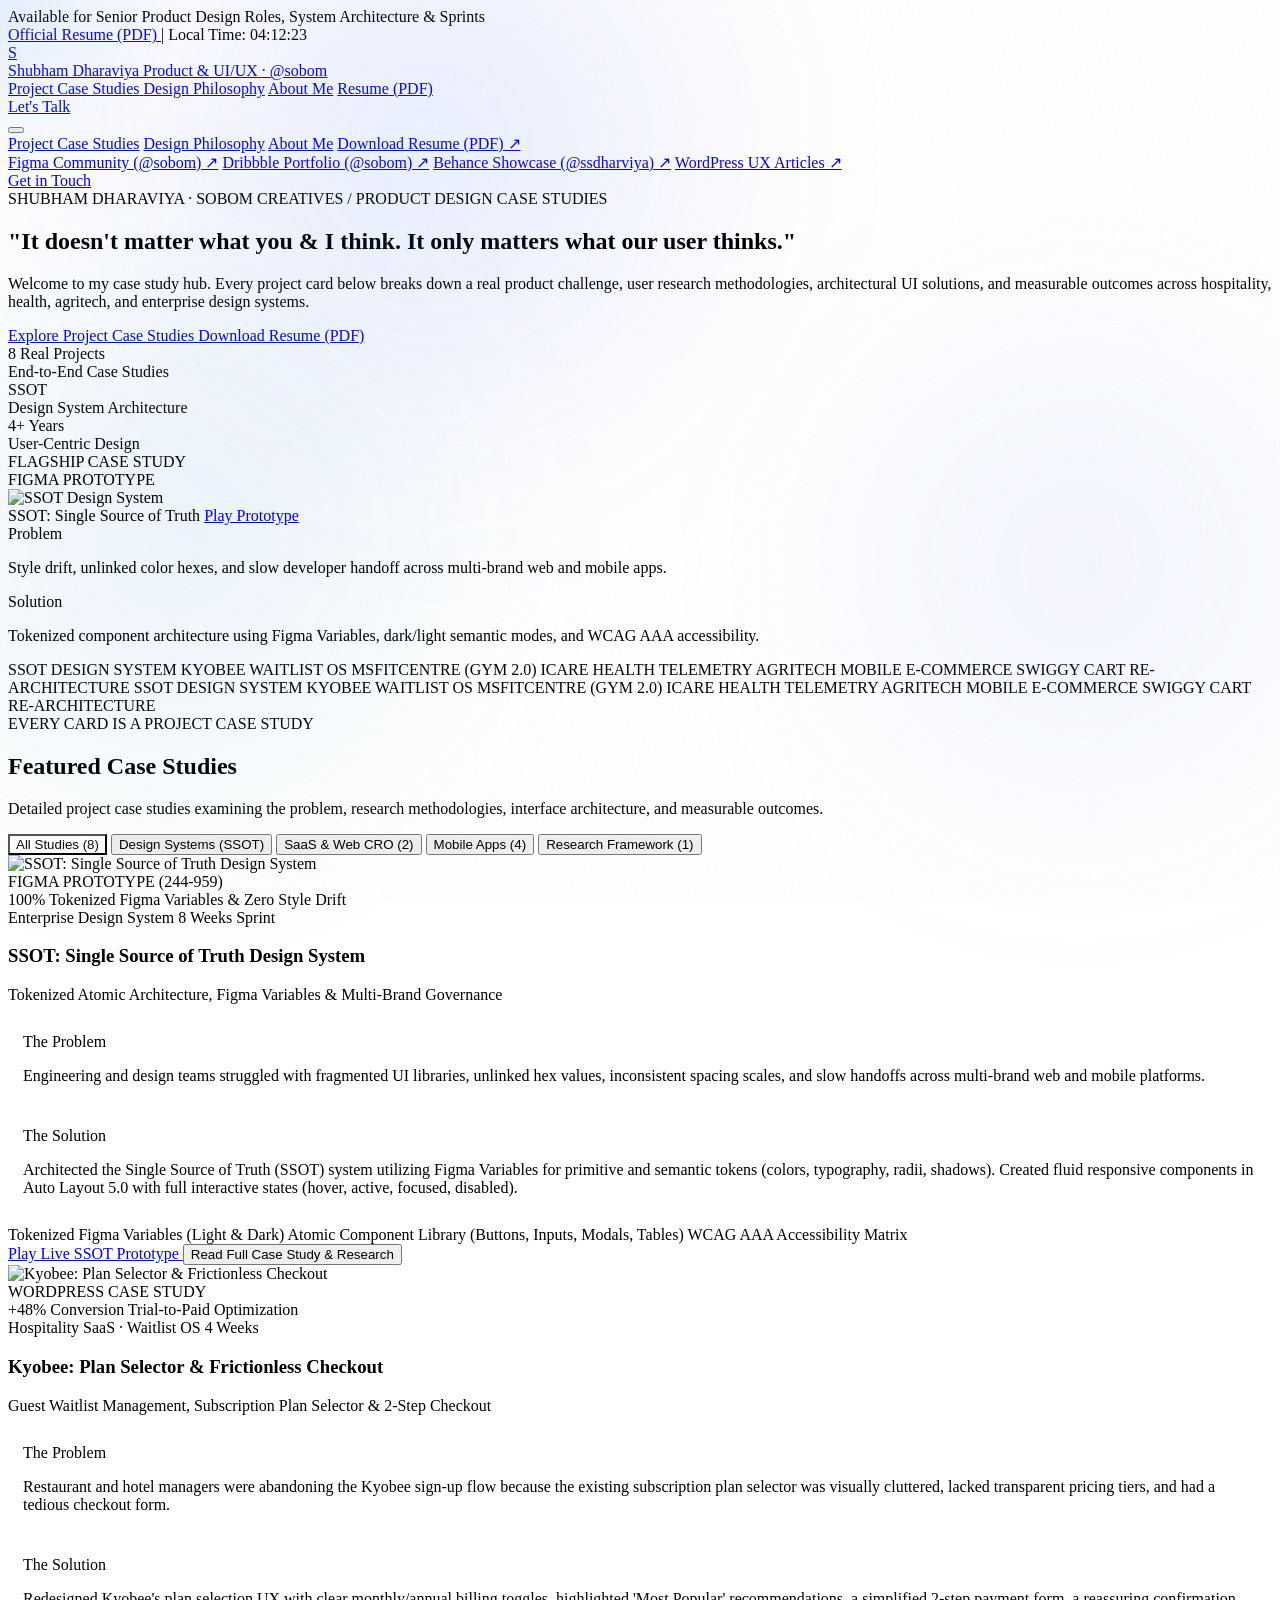
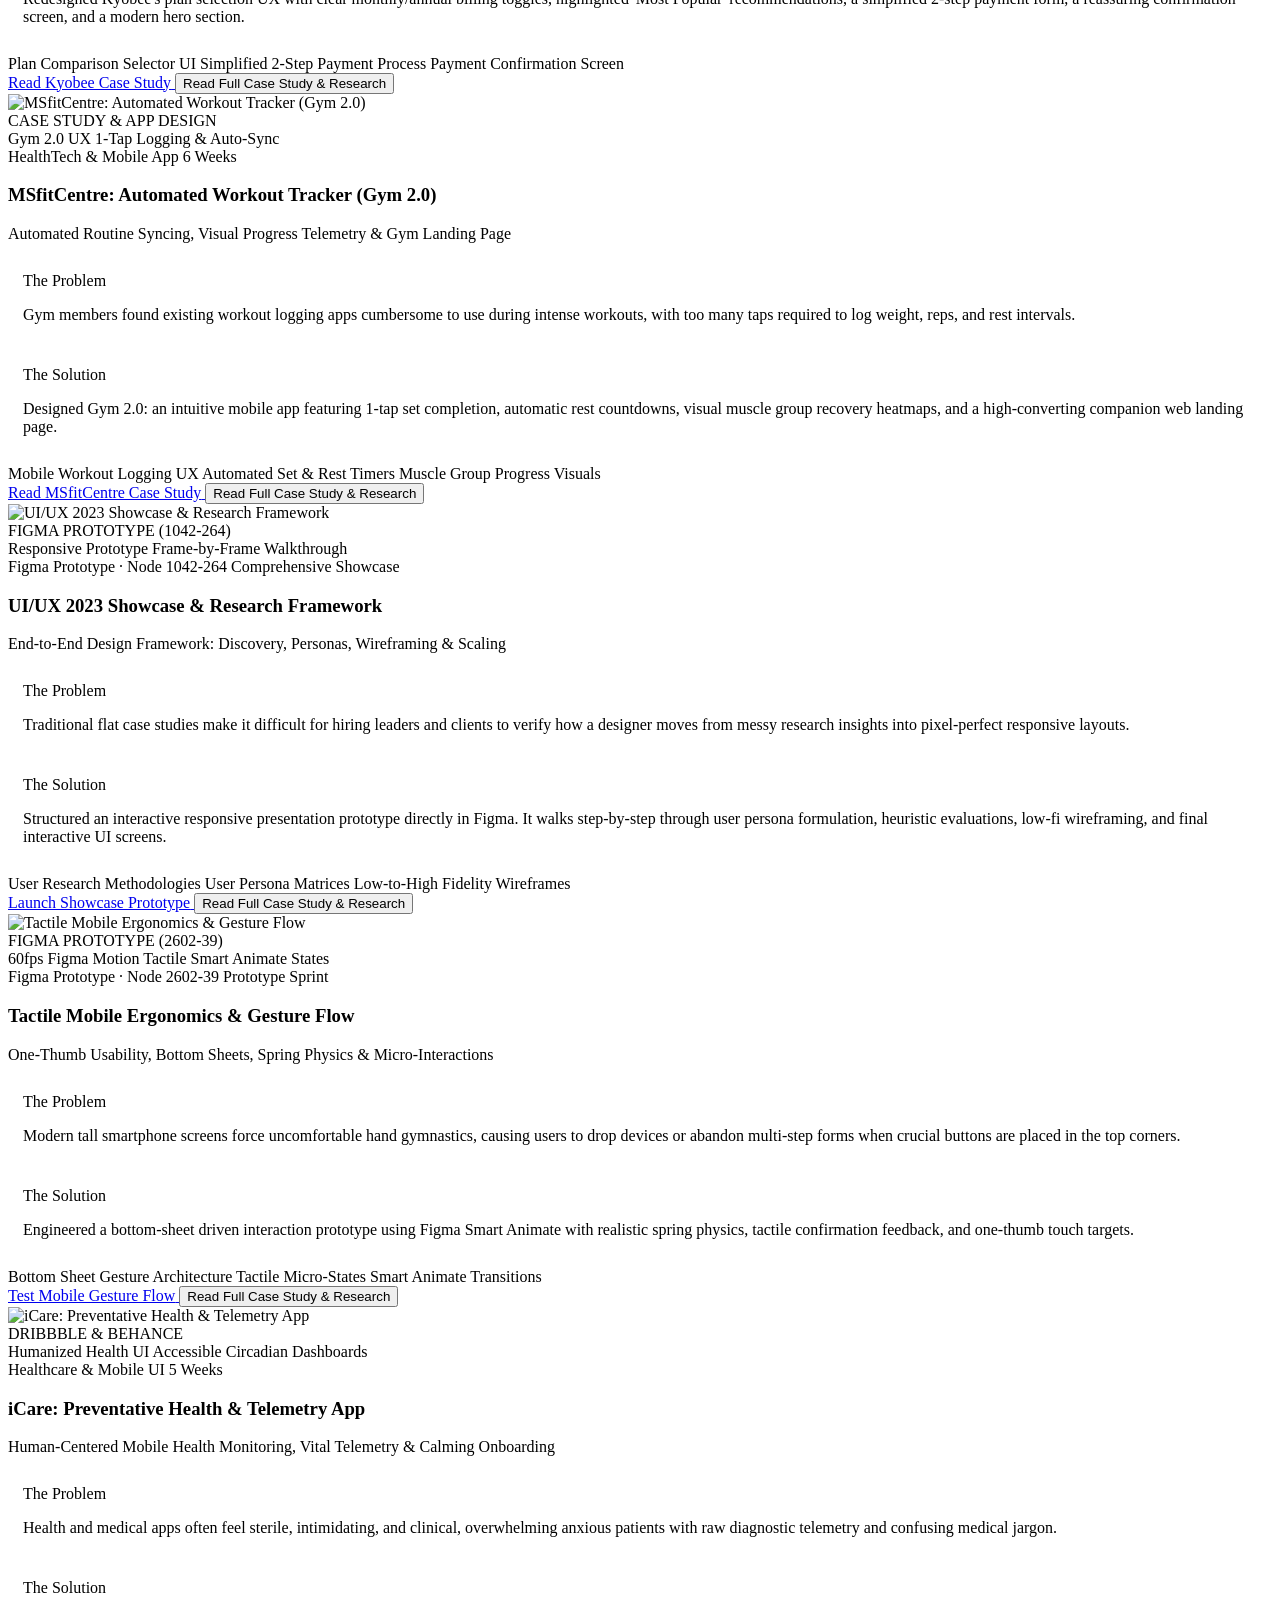
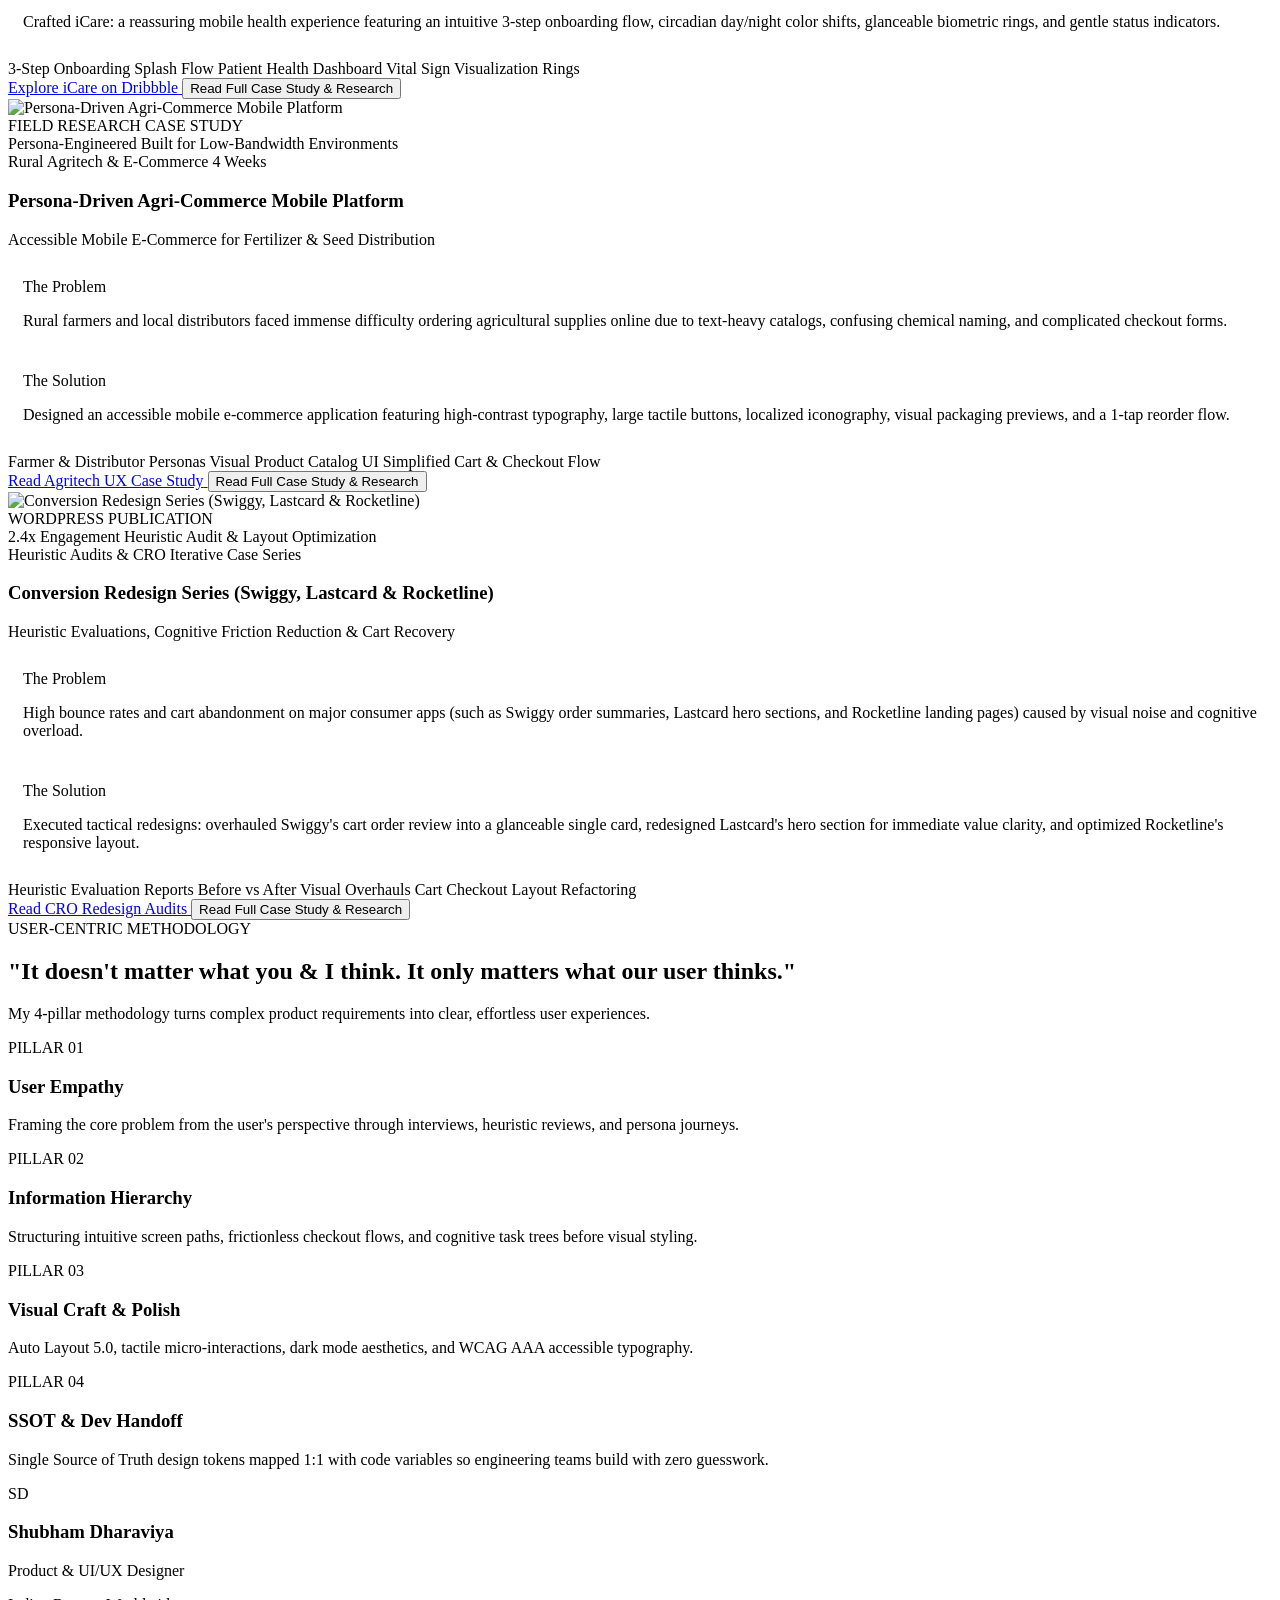
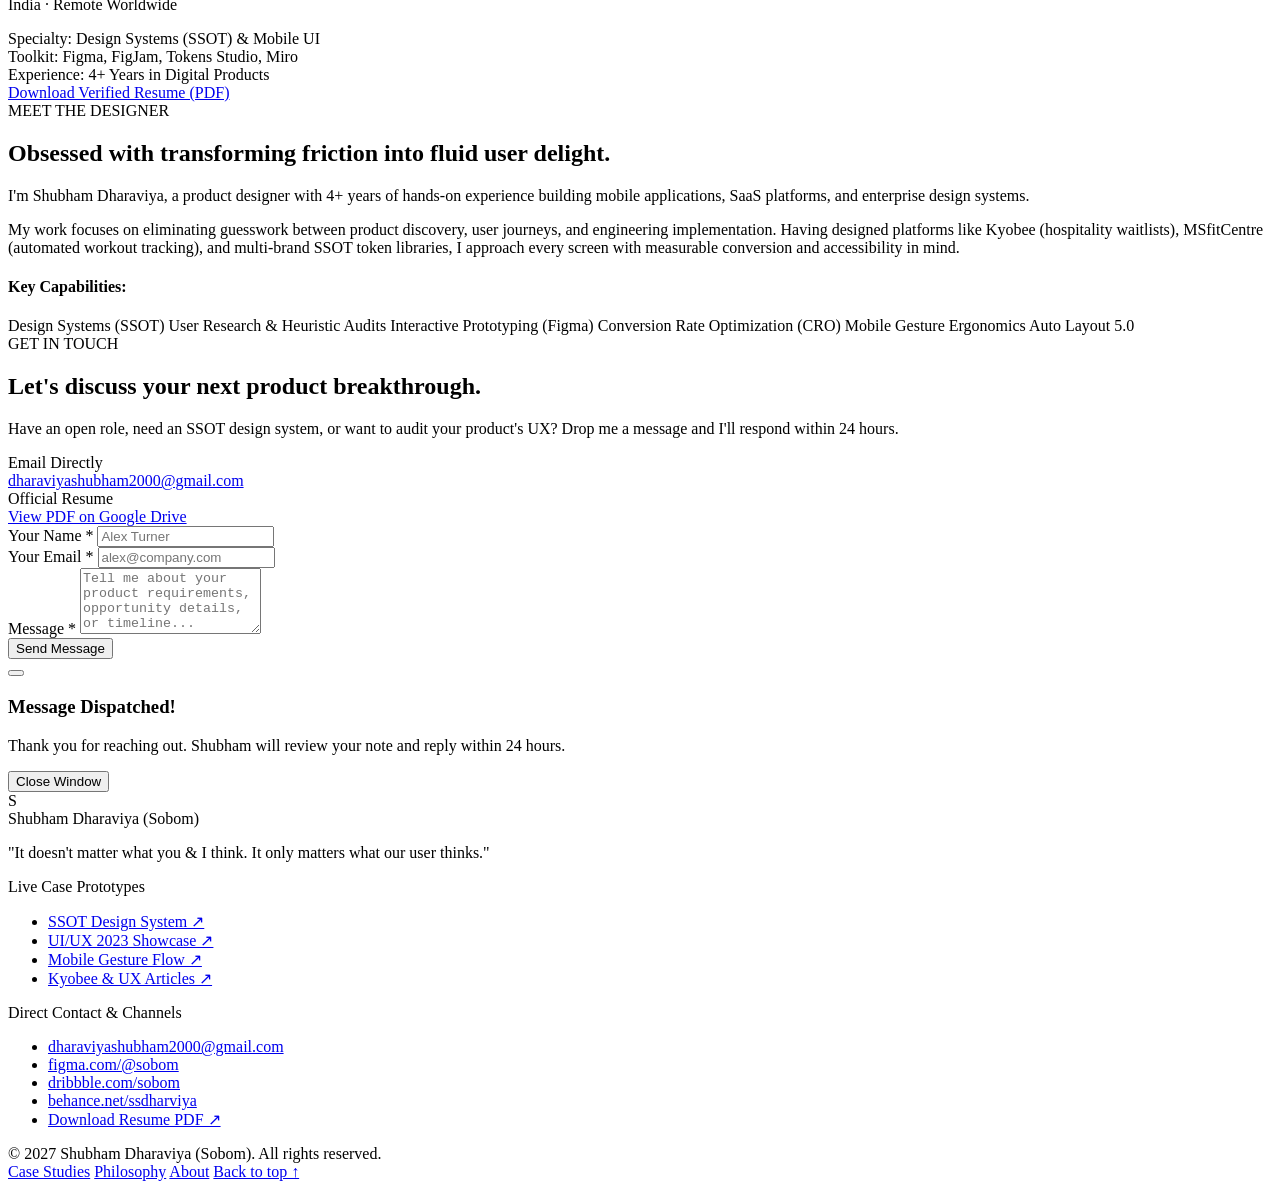
==== commit fdf1590f: "feat: enhance each project card with research methodologies, problem statements, and real project ca" ====
--- a/index.html
+++ b/index.html
@@ -3,8 +3,8 @@
 <head>
   <meta charset="UTF-8">
   <meta name="viewport" content="width=device-width, initial-scale=1.0">
-  <title>Shubham Dharaviya (Sobom) — Case Studies & Product Design Portfolio</title>
-  <meta name="description" content="Mini Case Studies & Product Design Architecture by Shubham Dharaviya (Sobom). Featuring interactive Figma prototypes, design systems (SSOT), and real-world conversion case studies.">
+  <title>Shubham Dharaviya (Sobom) — Product & UI/UX Design Case Studies</title>
+  <meta name="description" content="In-depth project case studies by Shubham Dharaviya (Sobom). Featuring SSOT Design Systems, Kyobee hospitality waitlist, MSfitCentre workout tracking, mobile prototypes, and conversion rate redesigns.">
   
   <!-- Favicon -->
   <link rel="icon" href="data:image/svg+xml,<svg xmlns=%22http://www.w3.org/2000/svg%22 viewBox=%220 0 100 100%22><text y=%22.9em%22 font-size=%2290%22>⚡</text></svg>">
@@ -101,7 +101,7 @@
         <span class="text-slate-600">|</span>
         <span class="flex items-center gap-1.5 text-slate-400">
           <i data-lucide="clock" class="w-3.5 h-3.5 text-brand-400"></i>
-          <span>Local Time: <span id="localClock" class="font-mono text-slate-200">18:30:00</span></span>
+          <span>Local Time: <span id="localClock" class="font-mono text-slate-200">18:40:00</span></span>
         </span>
       </div>
     </div>
@@ -132,7 +132,7 @@
       <!-- Desktop Nav Items -->
       <nav class="hidden md:flex items-center space-x-1 lg:space-x-2 bg-white/[0.03] border border-white/5 px-4 py-1.5 rounded-full shadow-inner">
         <a href="#case-studies" class="px-3.5 py-1.5 text-sm font-medium text-slate-300 hover:text-white hover:bg-white/5 rounded-full transition-all flex items-center gap-1.5">
-          <span>Mini Case Studies</span>
+          <span>Project Case Studies</span>
           <span class="w-1.5 h-1.5 rounded-full bg-brand-400 animate-pulse"></span>
         </a>
         <a href="#philosophy" class="px-3.5 py-1.5 text-sm font-medium text-slate-300 hover:text-white hover:bg-white/5 rounded-full transition-all">Design Philosophy</a>
@@ -172,7 +172,7 @@
 
     <!-- Mobile Navigation Drawer -->
     <div id="mobileMenu" class="hidden md:hidden border-b border-white/10 bg-[#090b11]/95 backdrop-blur-2xl px-6 py-6 space-y-4">
-      <a href="#case-studies" class="block py-2 text-base font-medium text-slate-300 hover:text-brand-400">Mini Case Studies</a>
+      <a href="#case-studies" class="block py-2 text-base font-medium text-slate-300 hover:text-brand-400">Project Case Studies</a>
       <a href="#philosophy" class="block py-2 text-base font-medium text-slate-300 hover:text-brand-400">Design Philosophy</a>
       <a href="#about" class="block py-2 text-base font-medium text-slate-300 hover:text-brand-400">About Me</a>
       <a href="https://drive.google.com/file/d/1u3YgdBHfaEqBE8d94AArBJfU6R4ukySe/view" target="_blank" rel="noopener noreferrer" class="block py-2 text-base font-medium text-brand-300 hover:underline">
@@ -205,7 +205,7 @@
             <span class="flex h-2 w-2 rounded-full bg-brand-400 animate-pulse"></span>
             <span>SHUBHAM DHARAVIYA · SOBOM CREATIVES</span>
             <span class="text-white/40">/</span>
-            <span class="text-slate-300 font-mono">CASE STUDY ARCHIVES</span>
+            <span class="text-slate-300 font-mono">PRODUCT DESIGN CASE STUDIES</span>
           </div>
 
           <!-- Authentic Core Motto -->
@@ -214,13 +214,13 @@
           </h1>
 
           <p class="text-lg sm:text-xl text-slate-300 max-w-2xl mx-auto lg:mx-0 font-normal leading-relaxed">
-            Welcome to my case study hub. Each card below features a self-contained mini case study breaking down the exact problem, architectural solution, deliverables, and measured impact behind my live prototypes and design publications.
+            Welcome to my case study hub. Every project card below breaks down a real product challenge, user research methodologies, architectural UI solutions, and measurable outcomes across hospitality, health, agritech, and enterprise design systems.
           </p>
 
           <!-- CTAs -->
           <div class="flex flex-col sm:flex-row items-center justify-center lg:justify-start gap-4 pt-2">
             <a href="#case-studies" class="w-full sm:w-auto px-8 py-4 rounded-full font-bold text-base bg-white text-slate-950 hover:bg-slate-200 transition-all duration-300 flex items-center justify-center gap-3 shadow-xl shadow-white/10 group">
-              <span>Explore Mini Case Studies</span>
+              <span>Explore Project Case Studies</span>
               <i data-lucide="arrow-down" class="w-4 h-4 group-hover:translate-y-1 transition-transform"></i>
             </a>
             <a href="https://drive.google.com/file/d/1u3YgdBHfaEqBE8d94AArBJfU6R4ukySe/view" target="_blank" rel="noopener noreferrer" class="w-full sm:w-auto px-6 py-4 rounded-full font-semibold text-sm bg-brand-500/10 hover:bg-brand-500/20 border border-brand-500/30 text-brand-300 transition-all duration-300 flex items-center justify-center gap-2">
@@ -232,8 +232,8 @@
           <!-- Quick Metrics -->
           <div class="pt-8 border-t border-white/10 grid grid-cols-3 gap-6 max-w-lg mx-auto lg:mx-0">
             <div>
-              <div class="text-2xl sm:text-3xl font-display font-black text-white">8 Case Studies</div>
-              <div class="text-xs text-slate-400 font-medium mt-0.5">Direct Prototype Links</div>
+              <div class="text-2xl sm:text-3xl font-display font-black text-white">8 Real Projects</div>
+              <div class="text-xs text-slate-400 font-medium mt-0.5">End-to-End Case Studies</div>
             </div>
             <div>
               <div class="text-2xl sm:text-3xl font-display font-black text-brand-300">SSOT</div>
@@ -247,7 +247,7 @@
 
         </div>
 
-        <!-- 3D Card Stack Spotlight -->
+        <!-- 3D Card Spotlight -->
         <div class="lg:col-span-5 relative">
           <div id="heroCard" class="tilt-card relative rounded-3xl bg-gradient-to-b from-white/10 via-white/[0.03] to-white/[0.01] p-1 border border-white/15 shadow-2xl backdrop-blur-2xl">
             <div class="rounded-[22px] bg-[#0c0e14] overflow-hidden p-6 relative space-y-4">
@@ -255,7 +255,7 @@
               <div class="flex items-center justify-between pb-4 border-b border-white/10">
                 <div class="flex items-center gap-2">
                   <span class="w-2.5 h-2.5 rounded-full bg-emerald-400 animate-ping"></span>
-                  <span class="text-xs font-mono text-slate-300">FEATURED MINI CASE STUDY</span>
+                  <span class="text-xs font-mono text-slate-300">FLAGSHIP CASE STUDY</span>
                 </div>
                 <span class="text-[11px] font-mono px-2 py-0.5 rounded bg-brand-500/20 text-brand-300 border border-brand-500/30">FIGMA PROTOTYPE</span>
               </div>
@@ -272,7 +272,7 @@
                 </div>
               </div>
 
-              <!-- Mini Case Study Content Inside Hero -->
+              <!-- Case Study Mini Details Inside Hero -->
               <div class="space-y-2 text-xs">
                 <div class="p-3 rounded-xl bg-white/[0.02] border border-white/5 space-y-1">
                   <div class="text-[10px] uppercase font-mono font-bold text-amber-400">Problem</div>
@@ -297,22 +297,24 @@
   <section class="py-10 border-y border-white/5 bg-[#080a0f]/50 overflow-hidden relative">
     <div class="relative w-full overflow-hidden flex items-center">
       <div class="flex space-x-12 shrink-0 animate-marquee items-center whitespace-nowrap">
-        <span class="flex items-center gap-2 text-slate-400 font-display font-bold text-sm tracking-widest"><i data-lucide="figma" class="w-4 h-4 text-purple-400"></i> FIGMA COMMUNITY @SOBOM</span>
-        <span class="flex items-center gap-2 text-slate-400 font-display font-bold text-sm tracking-widest"><i data-lucide="dribbble" class="w-4 h-4 text-pink-400"></i> DRIBBBLE @SOBOM</span>
-        <span class="flex items-center gap-2 text-slate-400 font-display font-bold text-sm tracking-widest"><i data-lucide="briefcase" class="w-4 h-4 text-blue-400"></i> BEHANCE @SSDHARVIYA</span>
-        <span class="flex items-center gap-2 text-slate-400 font-display font-bold text-sm tracking-widest"><i data-lucide="book-open" class="w-4 h-4 text-emerald-400"></i> WORDPRESS CASE STUDIES</span>
-        <span class="flex items-center gap-2 text-slate-400 font-display font-bold text-sm tracking-widest"><i data-lucide="file-text" class="w-4 h-4 text-amber-400"></i> VERIFIED RESUME ON GOOGLE DRIVE</span>
+        <span class="flex items-center gap-2 text-slate-400 font-display font-bold text-sm tracking-widest"><i data-lucide="layers" class="w-4 h-4 text-brand-400"></i> SSOT DESIGN SYSTEM</span>
+        <span class="flex items-center gap-2 text-slate-400 font-display font-bold text-sm tracking-widest"><i data-lucide="utensils" class="w-4 h-4 text-blue-400"></i> KYOBEE WAITLIST OS</span>
+        <span class="flex items-center gap-2 text-slate-400 font-display font-bold text-sm tracking-widest"><i data-lucide="activity" class="w-4 h-4 text-emerald-400"></i> MSFITCENTRE (GYM 2.0)</span>
+        <span class="flex items-center gap-2 text-slate-400 font-display font-bold text-sm tracking-widest"><i data-lucide="heart-pulse" class="w-4 h-4 text-pink-400"></i> ICARE HEALTH TELEMETRY</span>
+        <span class="flex items-center gap-2 text-slate-400 font-display font-bold text-sm tracking-widest"><i data-lucide="sprout" class="w-4 h-4 text-amber-400"></i> AGRITECH MOBILE E-COMMERCE</span>
+        <span class="flex items-center gap-2 text-slate-400 font-display font-bold text-sm tracking-widest"><i data-lucide="shopping-bag" class="w-4 h-4 text-indigo-400"></i> SWIGGY CART RE-ARCHITECTURE</span>
         
-        <span class="flex items-center gap-2 text-slate-400 font-display font-bold text-sm tracking-widest"><i data-lucide="figma" class="w-4 h-4 text-purple-400"></i> FIGMA COMMUNITY @SOBOM</span>
-        <span class="flex items-center gap-2 text-slate-400 font-display font-bold text-sm tracking-widest"><i data-lucide="dribbble" class="w-4 h-4 text-pink-400"></i> DRIBBBLE @SOBOM</span>
-        <span class="flex items-center gap-2 text-slate-400 font-display font-bold text-sm tracking-widest"><i data-lucide="briefcase" class="w-4 h-4 text-blue-400"></i> BEHANCE @SSDHARVIYA</span>
-        <span class="flex items-center gap-2 text-slate-400 font-display font-bold text-sm tracking-widest"><i data-lucide="book-open" class="w-4 h-4 text-emerald-400"></i> WORDPRESS CASE STUDIES</span>
-        <span class="flex items-center gap-2 text-slate-400 font-display font-bold text-sm tracking-widest"><i data-lucide="file-text" class="w-4 h-4 text-amber-400"></i> VERIFIED RESUME ON GOOGLE DRIVE</span>
+        <span class="flex items-center gap-2 text-slate-400 font-display font-bold text-sm tracking-widest"><i data-lucide="layers" class="w-4 h-4 text-brand-400"></i> SSOT DESIGN SYSTEM</span>
+        <span class="flex items-center gap-2 text-slate-400 font-display font-bold text-sm tracking-widest"><i data-lucide="utensils" class="w-4 h-4 text-blue-400"></i> KYOBEE WAITLIST OS</span>
+        <span class="flex items-center gap-2 text-slate-400 font-display font-bold text-sm tracking-widest"><i data-lucide="activity" class="w-4 h-4 text-emerald-400"></i> MSFITCENTRE (GYM 2.0)</span>
+        <span class="flex items-center gap-2 text-slate-400 font-display font-bold text-sm tracking-widest"><i data-lucide="heart-pulse" class="w-4 h-4 text-pink-400"></i> ICARE HEALTH TELEMETRY</span>
+        <span class="flex items-center gap-2 text-slate-400 font-display font-bold text-sm tracking-widest"><i data-lucide="sprout" class="w-4 h-4 text-amber-400"></i> AGRITECH MOBILE E-COMMERCE</span>
+        <span class="flex items-center gap-2 text-slate-400 font-display font-bold text-sm tracking-widest"><i data-lucide="shopping-bag" class="w-4 h-4 text-indigo-400"></i> SWIGGY CART RE-ARCHITECTURE</span>
       </div>
     </div>
   </section>
 
-  <!-- Mini Case Studies Main Showcase -->
+  <!-- Project Case Studies Main Section -->
   <section id="case-studies" class="py-24 relative z-10">
     <div class="max-w-7xl mx-auto px-4 sm:px-6 lg:px-8">
       
@@ -321,23 +323,23 @@
         <div>
           <div class="inline-flex items-center gap-2 px-3 py-1 rounded-full bg-white/5 border border-white/10 text-brand-400 text-xs font-mono mb-3">
             <i data-lucide="layers" class="w-3.5 h-3.5"></i>
-            <span>EVERY CARD HAS ITS OWN CASE STUDY</span>
+            <span>EVERY CARD IS A PROJECT CASE STUDY</span>
           </div>
           <h2 class="font-display font-extrabold text-3xl sm:text-5xl text-white tracking-tight">
-            Mini Case Studies
+            Featured Case Studies
           </h2>
           <p class="text-slate-400 mt-2 max-w-xl text-base">
-            Each card below breaks down the specific problem, architectural solution, and measured outcome derived from my live prototypes and design repositories.
+            Detailed project case studies examining the problem, research methodologies, interface architecture, and measurable outcomes.
           </p>
         </div>
 
-        <!-- Filter Buttons -->
+        <!-- Filter Buttons Matching Dataset Categories -->
         <div class="flex items-center flex-wrap gap-2 p-1.5 rounded-2xl bg-white/[0.04] border border-white/10" id="caseFilterContainer">
           <button data-filter="all" class="filter-btn active-filter px-4 py-2 rounded-xl text-xs font-semibold transition-all">All Studies (8)</button>
-          <button data-filter="prototypes" class="filter-btn px-4 py-2 rounded-xl text-xs font-semibold text-slate-400 hover:text-white transition-all">Figma Prototypes (3)</button>
-          <button data-filter="articles" class="filter-btn px-4 py-2 rounded-xl text-xs font-semibold text-slate-400 hover:text-white transition-all">UX Publications (1)</button>
-          <button data-filter="community" class="filter-btn px-4 py-2 rounded-xl text-xs font-semibold text-slate-400 hover:text-white transition-all">Community & Shots (3)</button>
-          <button data-filter="career" class="filter-btn px-4 py-2 rounded-xl text-xs font-semibold text-slate-400 hover:text-white transition-all">Resume & Impact (1)</button>
+          <button data-filter="design-system" class="filter-btn px-4 py-2 rounded-xl text-xs font-semibold text-slate-400 hover:text-white transition-all">Design Systems (SSOT)</button>
+          <button data-filter="saas" class="filter-btn px-4 py-2 rounded-xl text-xs font-semibold text-slate-400 hover:text-white transition-all">SaaS & Web CRO (2)</button>
+          <button data-filter="mobile" class="filter-btn px-4 py-2 rounded-xl text-xs font-semibold text-slate-400 hover:text-white transition-all">Mobile Apps (4)</button>
+          <button data-filter="research" class="filter-btn px-4 py-2 rounded-xl text-xs font-semibold text-slate-400 hover:text-white transition-all">Research Framework (1)</button>
         </div>
       </div>
 
@@ -354,7 +356,7 @@
       <div class="text-center max-w-3xl mx-auto mb-16 space-y-4">
         <div class="inline-flex items-center gap-2 px-3 py-1 rounded-full bg-brand-500/10 border border-brand-500/25 text-brand-400 text-xs font-mono">
           <i data-lucide="compass" class="w-3.5 h-3.5"></i>
-          <span>MY DESIGN PHILOSOPHY</span>
+          <span>USER-CENTRIC METHODOLOGY</span>
         </div>
         <h2 class="font-display font-extrabold text-3xl sm:text-5xl text-white tracking-tight">
           "It doesn't matter what you & I think. It only matters what our user thinks."
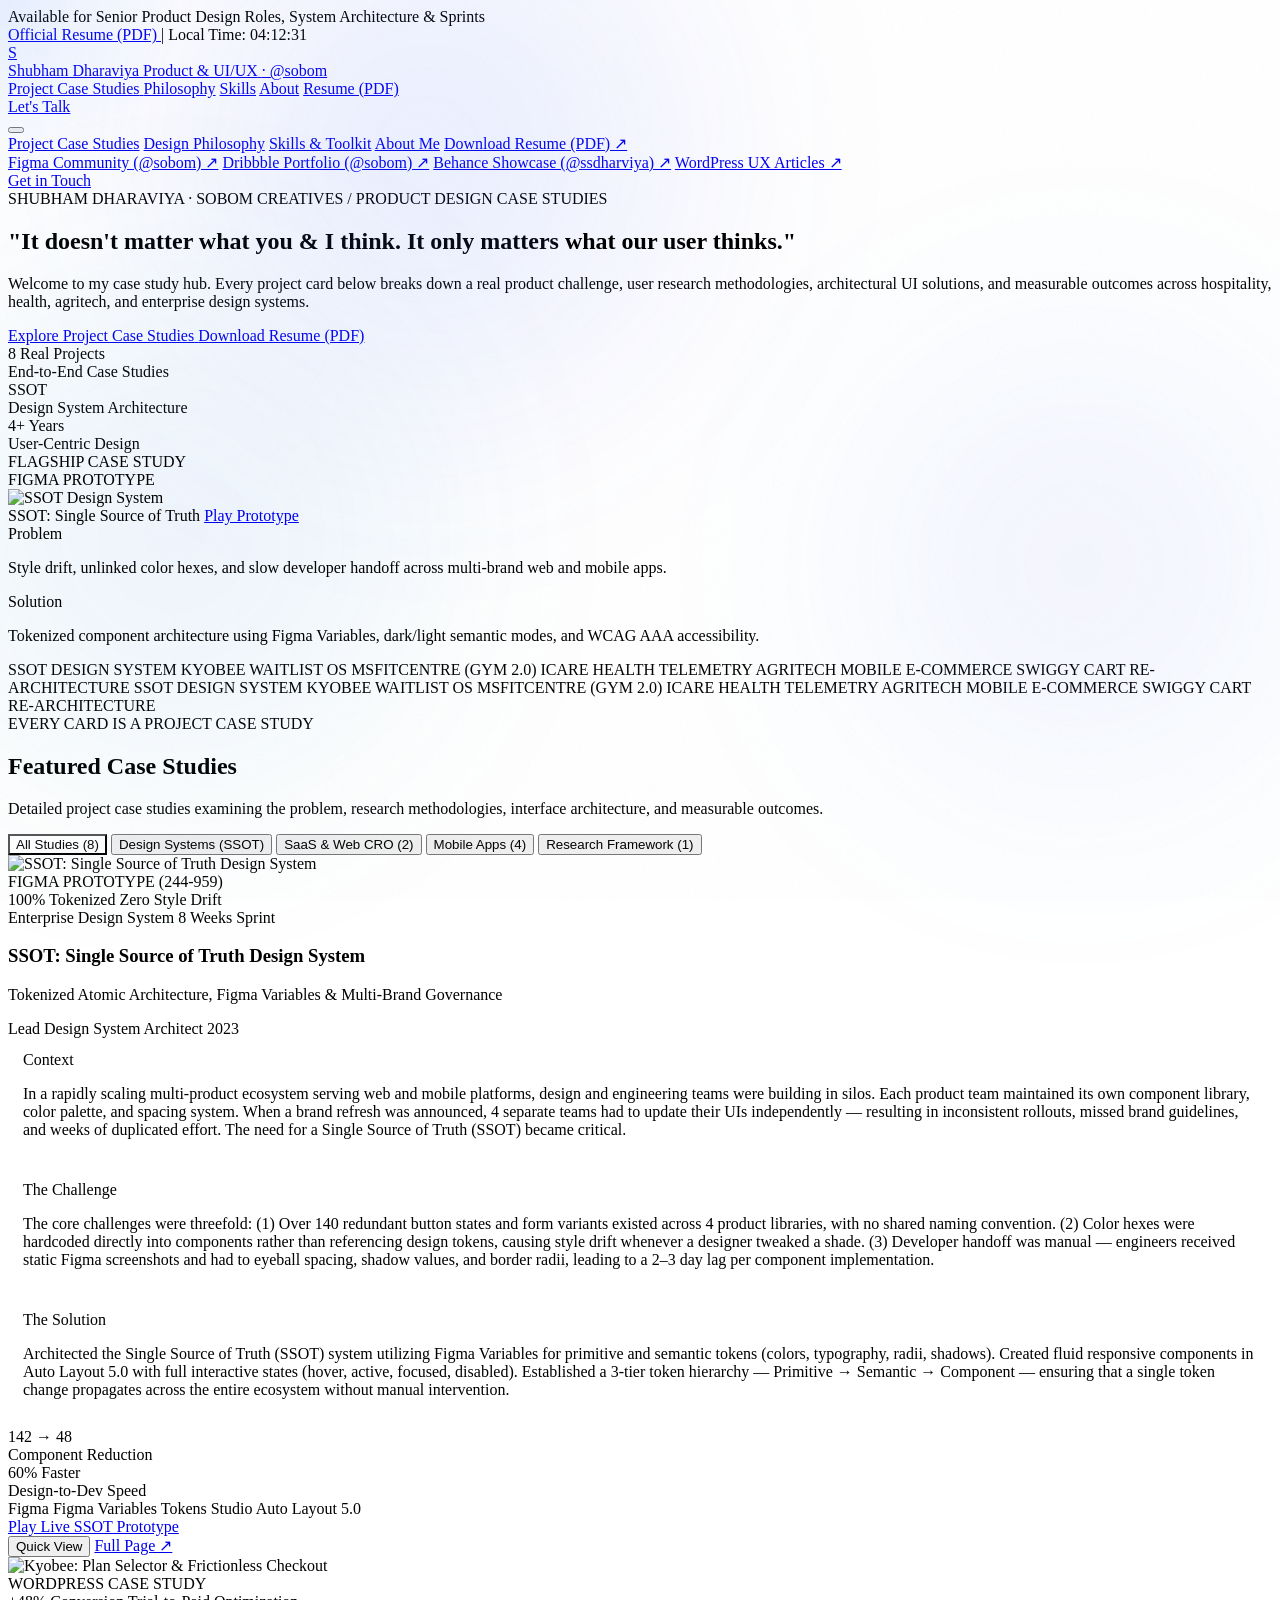
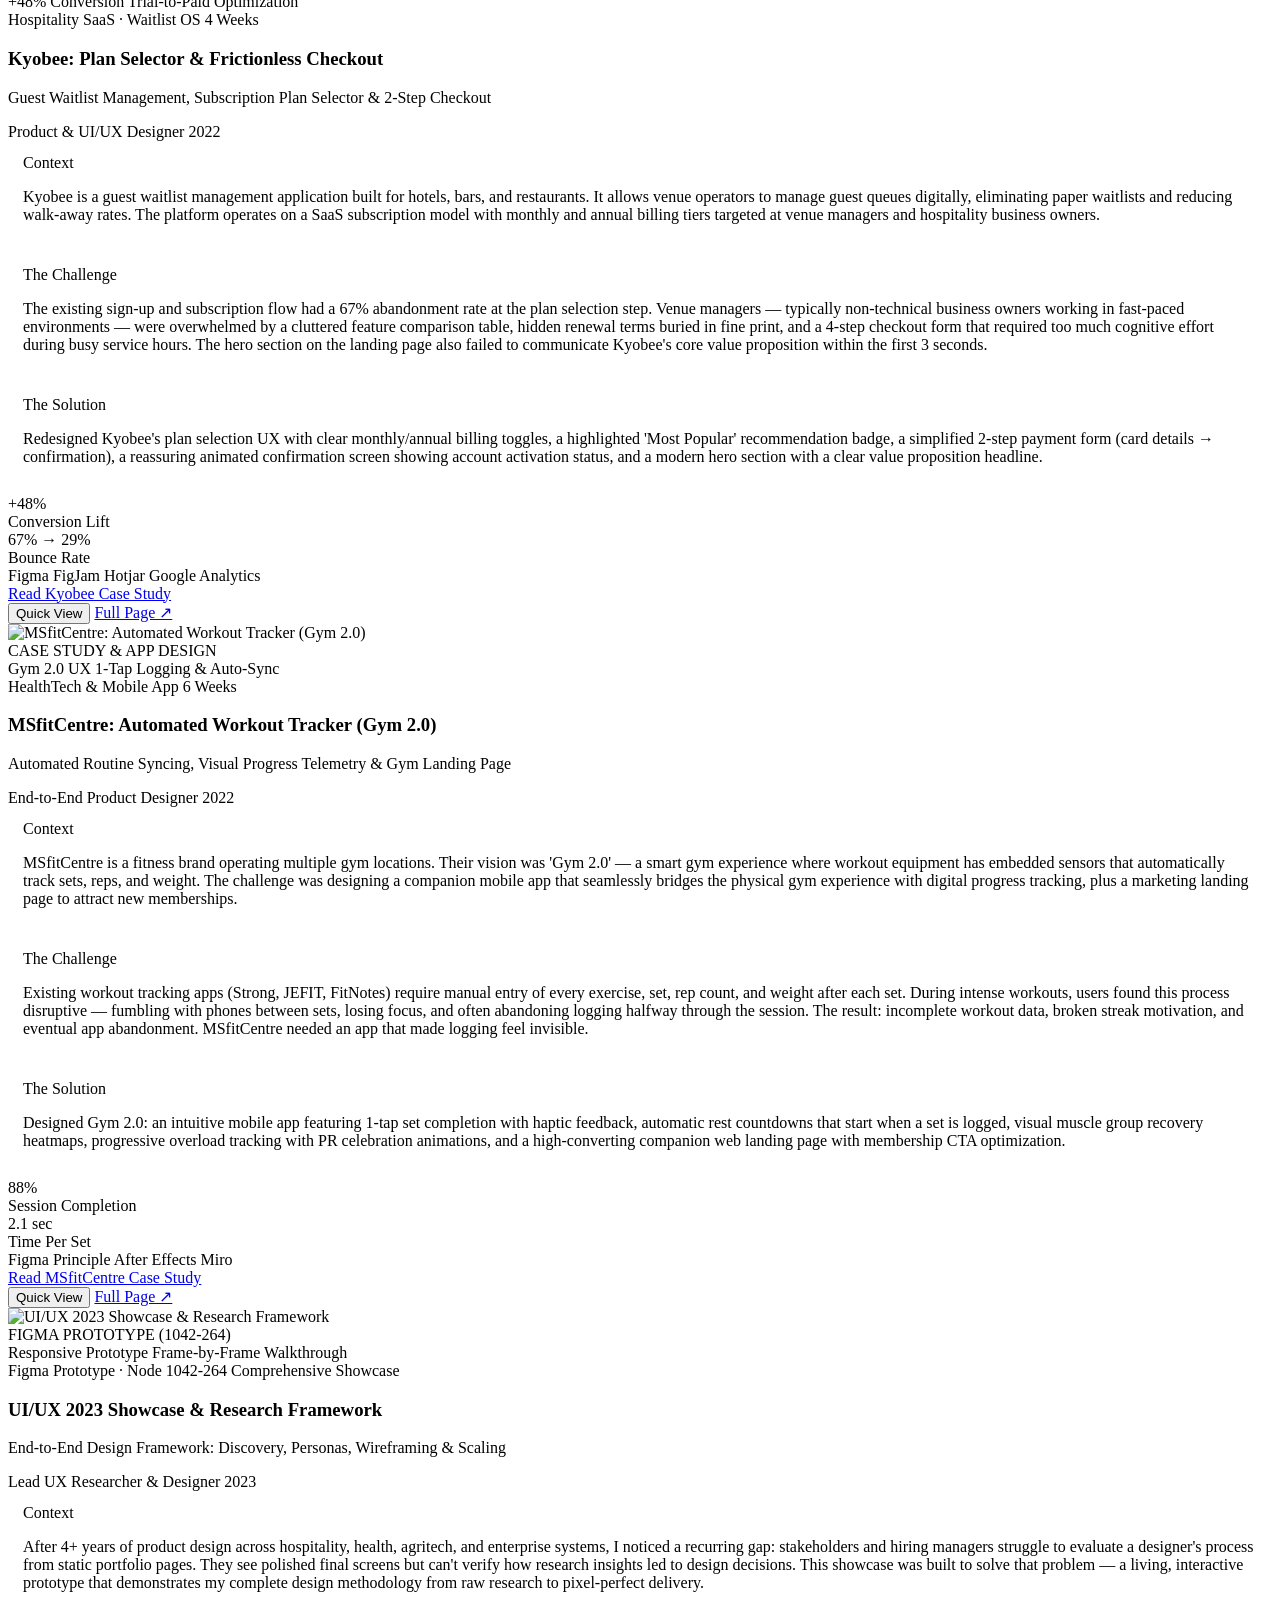
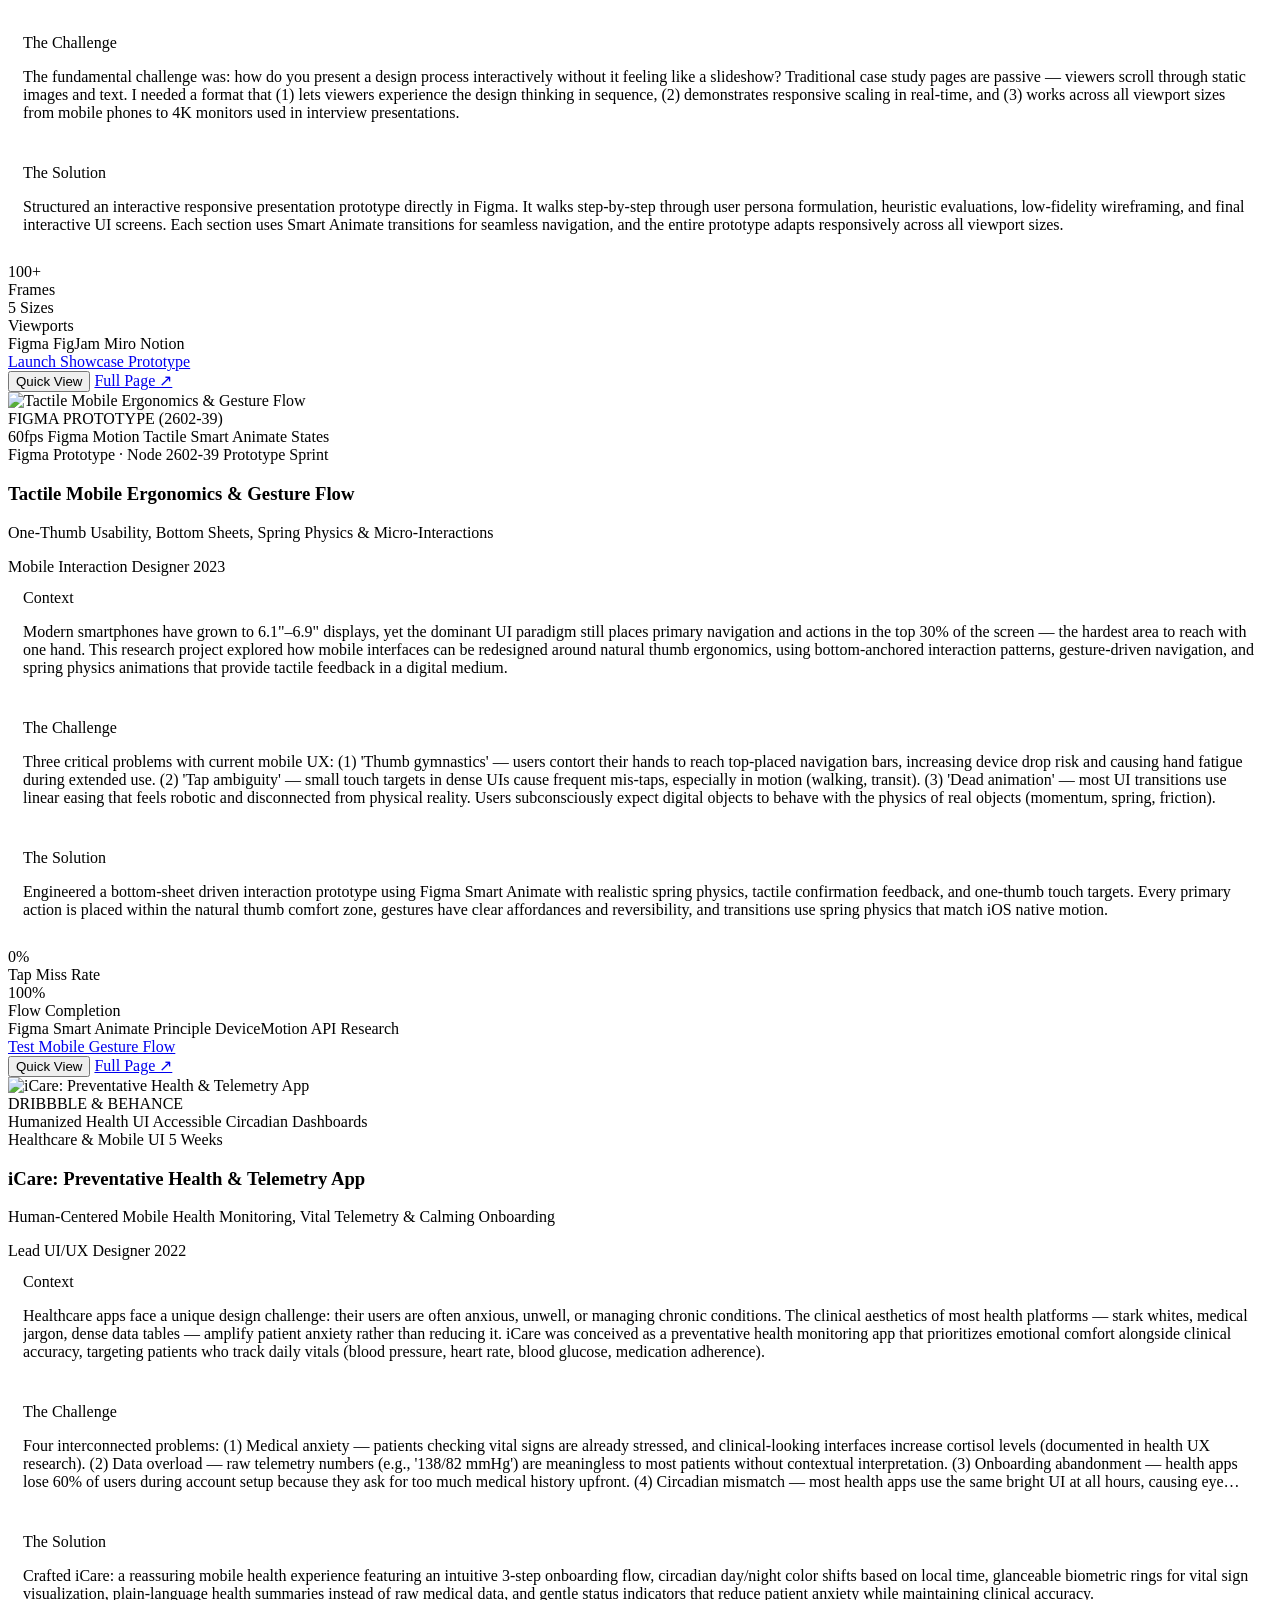
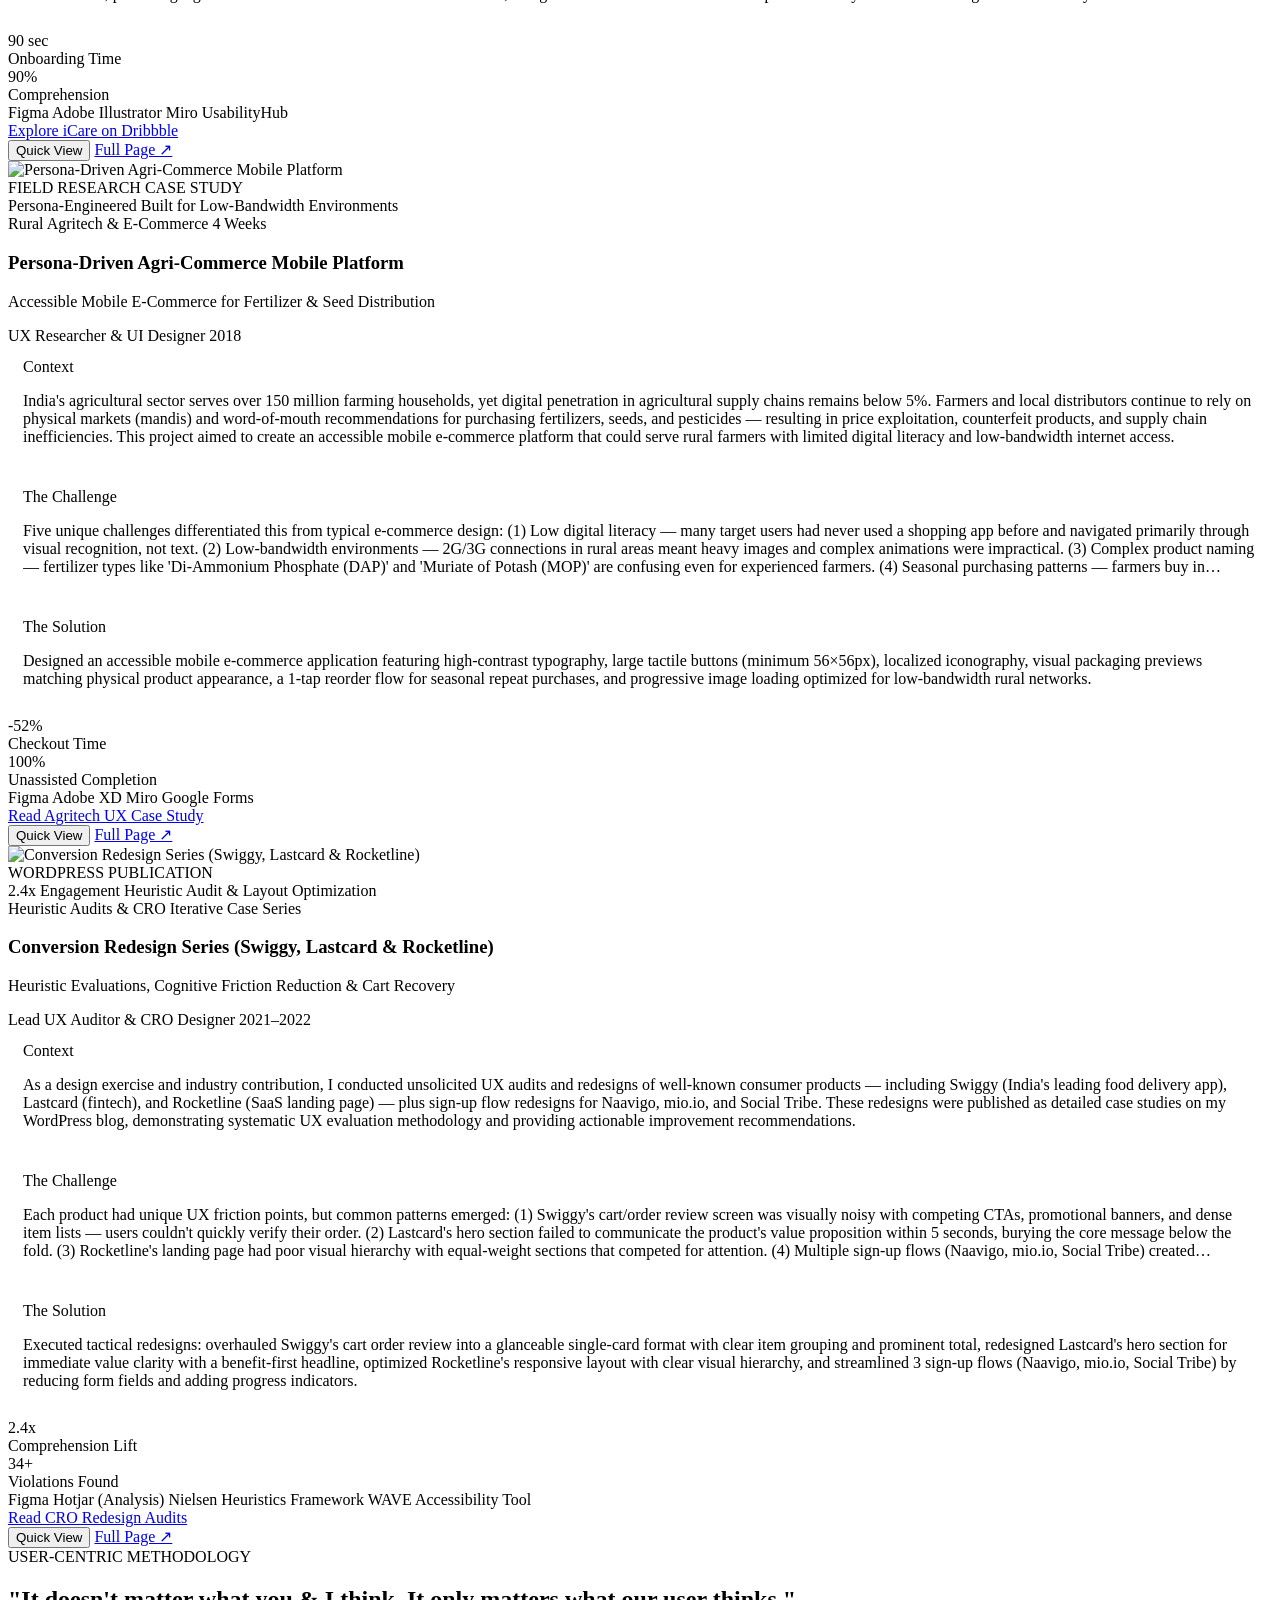
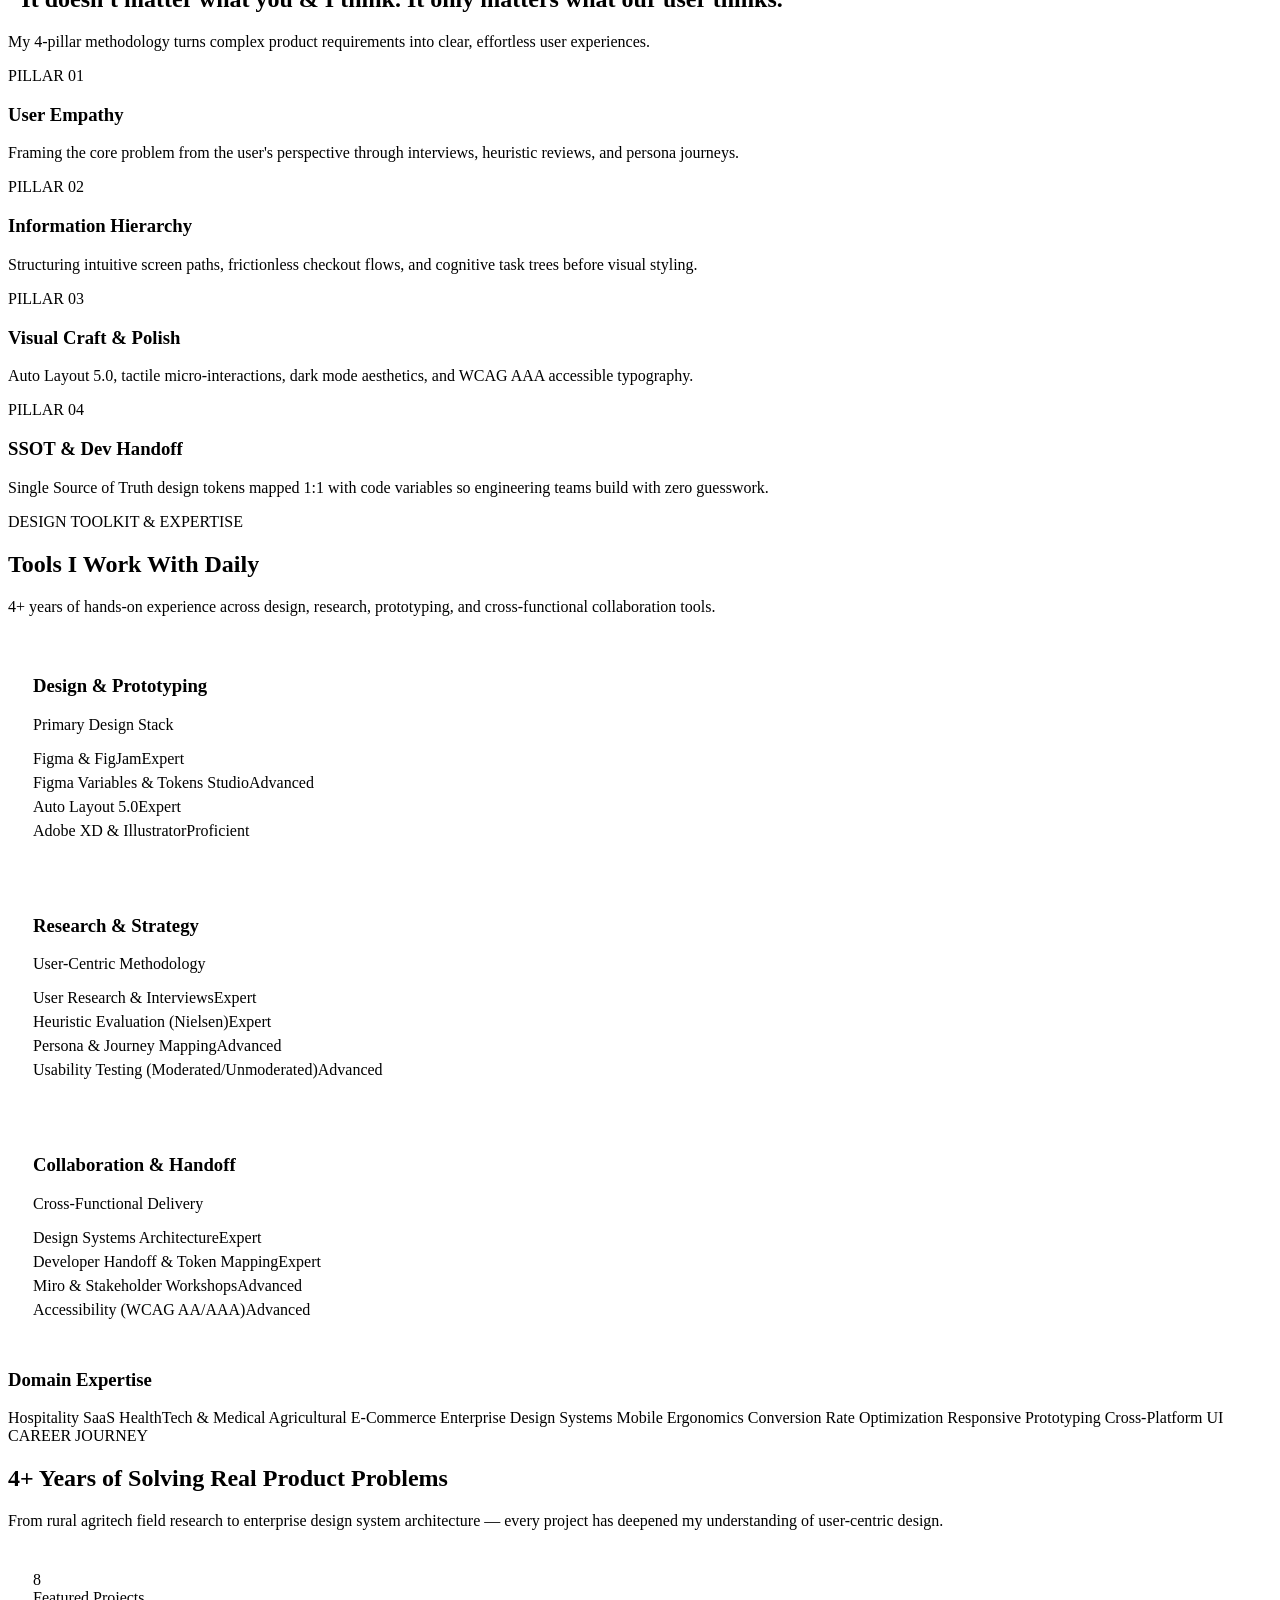
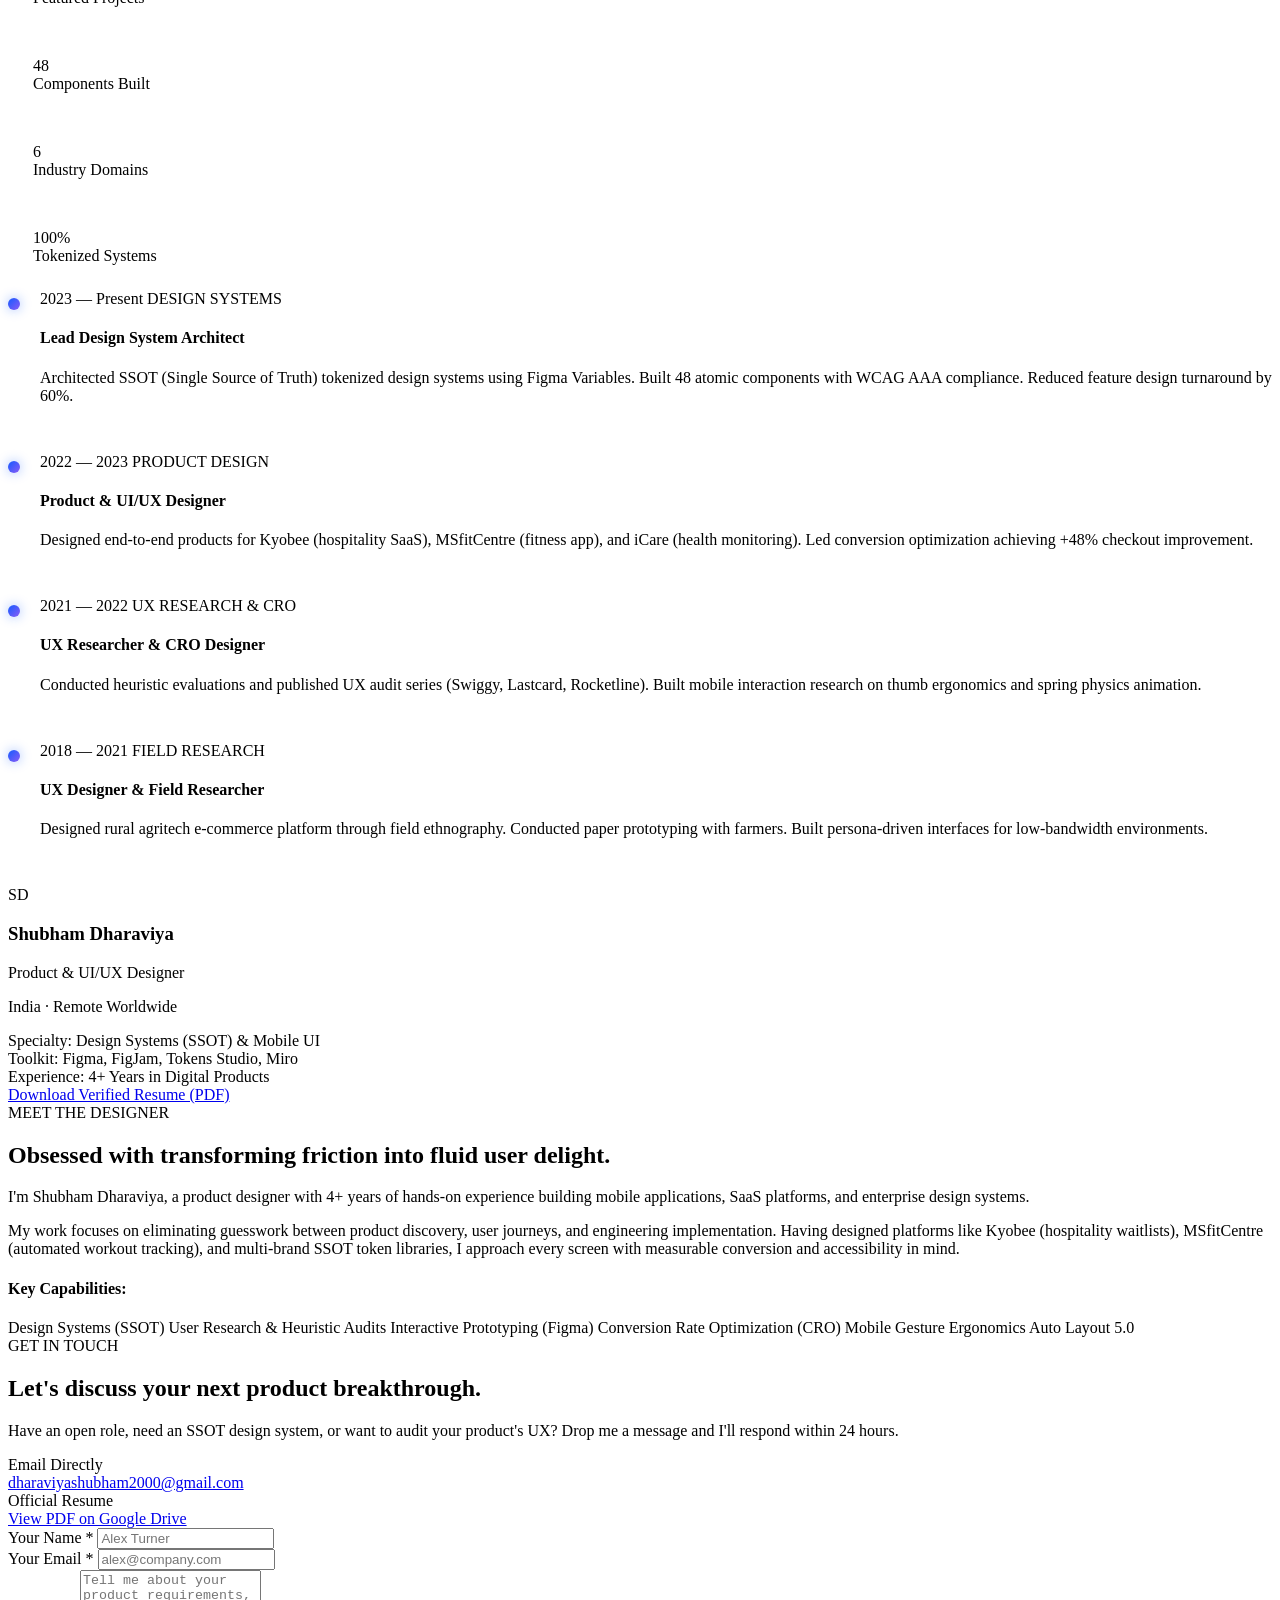
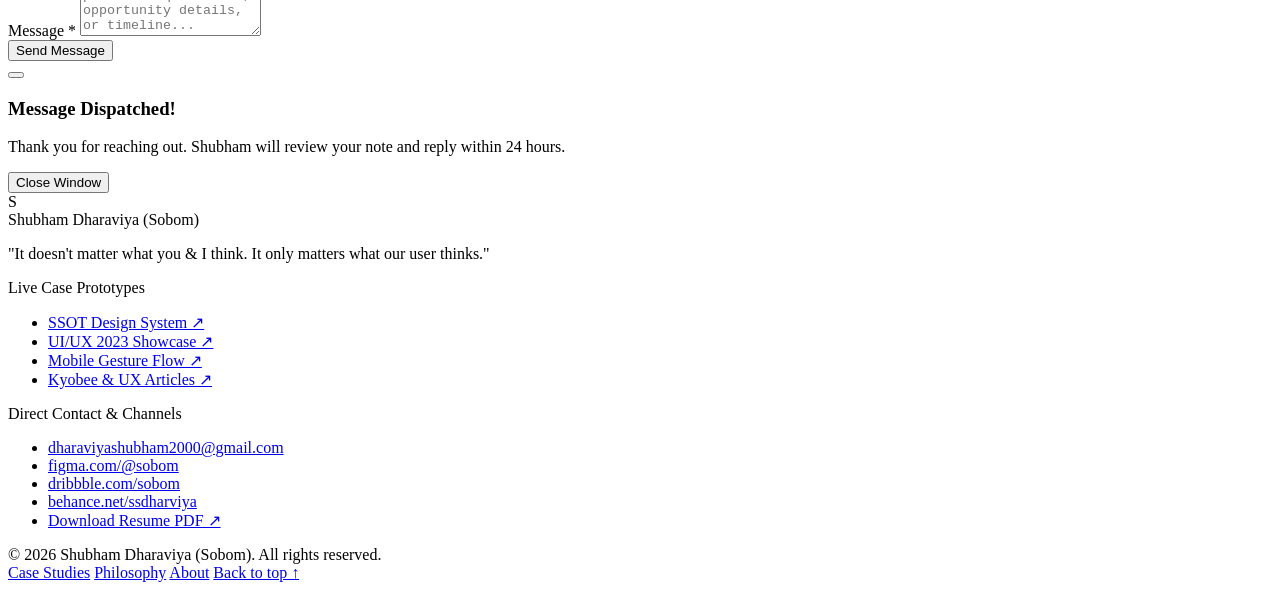
==== commit 34f10f38: "feat: complete comprehensive case studies, standalone pages, skills matrix and career timeline" ====
--- a/index.html
+++ b/index.html
@@ -5,6 +5,17 @@
   <meta name="viewport" content="width=device-width, initial-scale=1.0">
   <title>Shubham Dharaviya (Sobom) — Product & UI/UX Design Case Studies</title>
   <meta name="description" content="In-depth project case studies by Shubham Dharaviya (Sobom). Featuring SSOT Design Systems, Kyobee hospitality waitlist, MSfitCentre workout tracking, mobile prototypes, and conversion rate redesigns.">
+  
+  <!-- OpenGraph / Social Sharing -->
+  <meta property="og:title" content="Shubham Dharaviya (Sobom) — Product & UI/UX Design Case Studies">
+  <meta property="og:description" content="8 in-depth case studies: SSOT design systems, hospitality SaaS, mobile health, agritech e-commerce, and conversion optimization by Shubham Dharaviya.">
+  <meta property="og:type" content="website">
+  <meta property="og:image" content="https://images.unsplash.com/photo-1551288049-bebda4e38f71?auto=format&fit=crop&w=1200&q=80">
+  <meta property="og:url" content="https://sobom-code.github.io/sobomcreatives/">
+  <meta name="twitter:card" content="summary_large_image">
+  <meta name="twitter:title" content="Shubham Dharaviya (Sobom) — Product & UI/UX Design Case Studies">
+  <meta name="twitter:description" content="8 in-depth case studies: SSOT design systems, hospitality SaaS, mobile health, agritech e-commerce, and conversion optimization.">
+  <meta name="twitter:image" content="https://images.unsplash.com/photo-1551288049-bebda4e38f71?auto=format&fit=crop&w=1200&q=80">
   
   <!-- Favicon -->
   <link rel="icon" href="data:image/svg+xml,<svg xmlns=%22http://www.w3.org/2000/svg%22 viewBox=%220 0 100 100%22><text y=%22.9em%22 font-size=%2290%22>⚡</text></svg>">
@@ -135,8 +146,9 @@
           <span>Project Case Studies</span>
           <span class="w-1.5 h-1.5 rounded-full bg-brand-400 animate-pulse"></span>
         </a>
-        <a href="#philosophy" class="px-3.5 py-1.5 text-sm font-medium text-slate-300 hover:text-white hover:bg-white/5 rounded-full transition-all">Design Philosophy</a>
-        <a href="#about" class="px-3.5 py-1.5 text-sm font-medium text-slate-300 hover:text-white hover:bg-white/5 rounded-full transition-all">About Me</a>
+        <a href="#philosophy" class="px-3.5 py-1.5 text-sm font-medium text-slate-300 hover:text-white hover:bg-white/5 rounded-full transition-all">Philosophy</a>
+        <a href="#skills" class="px-3.5 py-1.5 text-sm font-medium text-slate-300 hover:text-white hover:bg-white/5 rounded-full transition-all">Skills</a>
+        <a href="#about" class="px-3.5 py-1.5 text-sm font-medium text-slate-300 hover:text-white hover:bg-white/5 rounded-full transition-all">About</a>
         <a href="https://drive.google.com/file/d/1u3YgdBHfaEqBE8d94AArBJfU6R4ukySe/view" target="_blank" rel="noopener noreferrer" class="px-3.5 py-1.5 text-sm font-medium text-slate-300 hover:text-white hover:bg-white/5 rounded-full transition-all flex items-center gap-1">
           <span>Resume (PDF)</span>
           <i data-lucide="external-link" class="w-3 h-3 text-slate-400"></i>
@@ -174,6 +186,7 @@
     <div id="mobileMenu" class="hidden md:hidden border-b border-white/10 bg-[#090b11]/95 backdrop-blur-2xl px-6 py-6 space-y-4">
       <a href="#case-studies" class="block py-2 text-base font-medium text-slate-300 hover:text-brand-400">Project Case Studies</a>
       <a href="#philosophy" class="block py-2 text-base font-medium text-slate-300 hover:text-brand-400">Design Philosophy</a>
+      <a href="#skills" class="block py-2 text-base font-medium text-slate-300 hover:text-brand-400">Skills & Toolkit</a>
       <a href="#about" class="block py-2 text-base font-medium text-slate-300 hover:text-brand-400">About Me</a>
       <a href="https://drive.google.com/file/d/1u3YgdBHfaEqBE8d94AArBJfU6R4ukySe/view" target="_blank" rel="noopener noreferrer" class="block py-2 text-base font-medium text-brand-300 hover:underline">
         Download Resume (PDF) ↗
@@ -404,6 +417,230 @@
         </div>
       </div>
 
+    </div>
+  </section>
+
+  <!-- Skills & Toolkit Section -->
+  <section id="skills" class="py-24 relative z-10">
+    <div class="max-w-7xl mx-auto px-4 sm:px-6 lg:px-8">
+      
+      <div class="text-center max-w-3xl mx-auto mb-16 space-y-4 animate-on-scroll">
+        <div class="inline-flex items-center gap-2 px-3 py-1 rounded-full bg-white/5 border border-white/10 text-brand-400 text-xs font-mono">
+          <i data-lucide="wrench" class="w-3.5 h-3.5"></i>
+          <span>DESIGN TOOLKIT & EXPERTISE</span>
+        </div>
+        <h2 class="font-display font-extrabold text-3xl sm:text-5xl text-white tracking-tight">
+          Tools I Work With Daily
+        </h2>
+        <p class="text-slate-400 text-base">
+          4+ years of hands-on experience across design, research, prototyping, and cross-functional collaboration tools.
+        </p>
+      </div>
+
+      <div class="grid grid-cols-1 md:grid-cols-2 lg:grid-cols-3 gap-6">
+        
+        <!-- Design Tools -->
+        <div class="stat-card animate-on-scroll animate-delay-1">
+          <div class="flex items-center gap-3 mb-4">
+            <div class="w-10 h-10 rounded-xl bg-purple-500/10 border border-purple-500/20 flex items-center justify-center text-purple-400">
+              <i data-lucide="figma" class="w-5 h-5"></i>
+            </div>
+            <div>
+              <h3 class="font-display font-bold text-white text-base">Design & Prototyping</h3>
+              <p class="text-xs text-slate-400">Primary Design Stack</p>
+            </div>
+          </div>
+          <div class="space-y-3">
+            <div>
+              <div class="flex justify-between text-xs mb-1"><span class="text-slate-300">Figma & FigJam</span><span class="text-brand-400 font-mono">Expert</span></div>
+              <div class="skill-bar"><div class="skill-bar-fill animate-on-scroll" style="--skill-width: 98%"></div></div>
+            </div>
+            <div>
+              <div class="flex justify-between text-xs mb-1"><span class="text-slate-300">Figma Variables & Tokens Studio</span><span class="text-brand-400 font-mono">Advanced</span></div>
+              <div class="skill-bar"><div class="skill-bar-fill animate-on-scroll" style="--skill-width: 92%"></div></div>
+            </div>
+            <div>
+              <div class="flex justify-between text-xs mb-1"><span class="text-slate-300">Auto Layout 5.0</span><span class="text-brand-400 font-mono">Expert</span></div>
+              <div class="skill-bar"><div class="skill-bar-fill animate-on-scroll" style="--skill-width: 96%"></div></div>
+            </div>
+            <div>
+              <div class="flex justify-between text-xs mb-1"><span class="text-slate-300">Adobe XD & Illustrator</span><span class="text-brand-400 font-mono">Proficient</span></div>
+              <div class="skill-bar"><div class="skill-bar-fill animate-on-scroll" style="--skill-width: 78%"></div></div>
+            </div>
+          </div>
+        </div>
+
+        <!-- Research & Strategy -->
+        <div class="stat-card animate-on-scroll animate-delay-2">
+          <div class="flex items-center gap-3 mb-4">
+            <div class="w-10 h-10 rounded-xl bg-brand-500/10 border border-brand-500/20 flex items-center justify-center text-brand-400">
+              <i data-lucide="compass" class="w-5 h-5"></i>
+            </div>
+            <div>
+              <h3 class="font-display font-bold text-white text-base">Research & Strategy</h3>
+              <p class="text-xs text-slate-400">User-Centric Methodology</p>
+            </div>
+          </div>
+          <div class="space-y-3">
+            <div>
+              <div class="flex justify-between text-xs mb-1"><span class="text-slate-300">User Research & Interviews</span><span class="text-brand-400 font-mono">Expert</span></div>
+              <div class="skill-bar"><div class="skill-bar-fill animate-on-scroll" style="--skill-width: 94%"></div></div>
+            </div>
+            <div>
+              <div class="flex justify-between text-xs mb-1"><span class="text-slate-300">Heuristic Evaluation (Nielsen)</span><span class="text-brand-400 font-mono">Expert</span></div>
+              <div class="skill-bar"><div class="skill-bar-fill animate-on-scroll" style="--skill-width: 95%"></div></div>
+            </div>
+            <div>
+              <div class="flex justify-between text-xs mb-1"><span class="text-slate-300">Persona & Journey Mapping</span><span class="text-brand-400 font-mono">Advanced</span></div>
+              <div class="skill-bar"><div class="skill-bar-fill animate-on-scroll" style="--skill-width: 90%"></div></div>
+            </div>
+            <div>
+              <div class="flex justify-between text-xs mb-1"><span class="text-slate-300">Usability Testing (Moderated/Unmoderated)</span><span class="text-brand-400 font-mono">Advanced</span></div>
+              <div class="skill-bar"><div class="skill-bar-fill animate-on-scroll" style="--skill-width: 88%"></div></div>
+            </div>
+          </div>
+        </div>
+
+        <!-- Collaboration & Handoff -->
+        <div class="stat-card animate-on-scroll animate-delay-3">
+          <div class="flex items-center gap-3 mb-4">
+            <div class="w-10 h-10 rounded-xl bg-emerald-500/10 border border-emerald-500/20 flex items-center justify-center text-emerald-400">
+              <i data-lucide="users" class="w-5 h-5"></i>
+            </div>
+            <div>
+              <h3 class="font-display font-bold text-white text-base">Collaboration & Handoff</h3>
+              <p class="text-xs text-slate-400">Cross-Functional Delivery</p>
+            </div>
+          </div>
+          <div class="space-y-3">
+            <div>
+              <div class="flex justify-between text-xs mb-1"><span class="text-slate-300">Design Systems Architecture</span><span class="text-brand-400 font-mono">Expert</span></div>
+              <div class="skill-bar"><div class="skill-bar-fill animate-on-scroll" style="--skill-width: 96%"></div></div>
+            </div>
+            <div>
+              <div class="flex justify-between text-xs mb-1"><span class="text-slate-300">Developer Handoff & Token Mapping</span><span class="text-brand-400 font-mono">Expert</span></div>
+              <div class="skill-bar"><div class="skill-bar-fill animate-on-scroll" style="--skill-width: 93%"></div></div>
+            </div>
+            <div>
+              <div class="flex justify-between text-xs mb-1"><span class="text-slate-300">Miro & Stakeholder Workshops</span><span class="text-brand-400 font-mono">Advanced</span></div>
+              <div class="skill-bar"><div class="skill-bar-fill animate-on-scroll" style="--skill-width: 87%"></div></div>
+            </div>
+            <div>
+              <div class="flex justify-between text-xs mb-1"><span class="text-slate-300">Accessibility (WCAG AA/AAA)</span><span class="text-brand-400 font-mono">Advanced</span></div>
+              <div class="skill-bar"><div class="skill-bar-fill animate-on-scroll" style="--skill-width: 90%"></div></div>
+            </div>
+          </div>
+        </div>
+
+      </div>
+
+      <!-- Domain Expertise Tags -->
+      <div class="mt-12 text-center animate-on-scroll">
+        <h3 class="text-xs font-mono uppercase tracking-wider text-slate-400 font-semibold mb-4">Domain Expertise</h3>
+        <div class="flex flex-wrap justify-center gap-2 max-w-3xl mx-auto">
+          <span class="text-xs px-4 py-2 rounded-full bg-white/[0.03] border border-white/10 text-slate-200 hover:border-brand-500/30 transition-colors">Hospitality SaaS</span>
+          <span class="text-xs px-4 py-2 rounded-full bg-white/[0.03] border border-white/10 text-slate-200 hover:border-brand-500/30 transition-colors">HealthTech & Medical</span>
+          <span class="text-xs px-4 py-2 rounded-full bg-white/[0.03] border border-white/10 text-slate-200 hover:border-brand-500/30 transition-colors">Agricultural E-Commerce</span>
+          <span class="text-xs px-4 py-2 rounded-full bg-white/[0.03] border border-white/10 text-slate-200 hover:border-brand-500/30 transition-colors">Enterprise Design Systems</span>
+          <span class="text-xs px-4 py-2 rounded-full bg-white/[0.03] border border-white/10 text-slate-200 hover:border-brand-500/30 transition-colors">Mobile Ergonomics</span>
+          <span class="text-xs px-4 py-2 rounded-full bg-white/[0.03] border border-white/10 text-slate-200 hover:border-brand-500/30 transition-colors">Conversion Rate Optimization</span>
+          <span class="text-xs px-4 py-2 rounded-full bg-white/[0.03] border border-white/10 text-slate-200 hover:border-brand-500/30 transition-colors">Responsive Prototyping</span>
+          <span class="text-xs px-4 py-2 rounded-full bg-white/[0.03] border border-white/10 text-slate-200 hover:border-brand-500/30 transition-colors">Cross-Platform UI</span>
+        </div>
+      </div>
+
+    </div>
+  </section>
+
+  <!-- Experience Timeline Section -->
+  <section id="experience" class="py-24 bg-[#080a0e] border-t border-white/5 relative z-10">
+    <div class="max-w-7xl mx-auto px-4 sm:px-6 lg:px-8">
+      <div class="grid grid-cols-1 lg:grid-cols-12 gap-12 items-start">
+        
+        <div class="lg:col-span-5 animate-on-scroll">
+          <div class="inline-flex items-center gap-2 px-3 py-1 rounded-full bg-white/5 border border-white/10 text-brand-400 text-xs font-mono mb-3">
+            <i data-lucide="clock" class="w-3.5 h-3.5"></i>
+            <span>CAREER JOURNEY</span>
+          </div>
+          <h2 class="font-display font-extrabold text-3xl sm:text-4xl text-white tracking-tight leading-tight">
+            4+ Years of Solving Real Product Problems
+          </h2>
+          <p class="text-slate-400 text-sm mt-4 leading-relaxed">
+            From rural agritech field research to enterprise design system architecture — every project has deepened my understanding of user-centric design.
+          </p>
+
+          <!-- Career Stats -->
+          <div class="grid grid-cols-2 gap-4 mt-8">
+            <div class="stat-card text-center">
+              <div class="text-3xl font-display font-black text-brand-300">8</div>
+              <div class="text-[11px] text-slate-400 mt-1 font-mono">Featured Projects</div>
+            </div>
+            <div class="stat-card text-center">
+              <div class="text-3xl font-display font-black text-white">48</div>
+              <div class="text-[11px] text-slate-400 mt-1 font-mono">Components Built</div>
+            </div>
+            <div class="stat-card text-center">
+              <div class="text-3xl font-display font-black text-purple-300">6</div>
+              <div class="text-[11px] text-slate-400 mt-1 font-mono">Industry Domains</div>
+            </div>
+            <div class="stat-card text-center">
+              <div class="text-3xl font-display font-black text-emerald-300">100%</div>
+              <div class="text-[11px] text-slate-400 mt-1 font-mono">Tokenized Systems</div>
+            </div>
+          </div>
+        </div>
+
+        <div class="lg:col-span-7 animate-on-scroll animate-delay-2">
+          <div class="space-y-0 pl-4">
+            
+            <div class="timeline-item">
+              <div class="p-5 rounded-2xl bg-white/[0.02] border border-white/5 hover:border-brand-500/20 transition-colors">
+                <div class="flex items-center justify-between mb-2">
+                  <span class="text-xs font-mono text-brand-400">2023 — Present</span>
+                  <span class="text-[10px] font-mono text-slate-500 bg-white/5 px-2 py-0.5 rounded">DESIGN SYSTEMS</span>
+                </div>
+                <h4 class="font-display font-bold text-white text-base">Lead Design System Architect</h4>
+                <p class="text-xs text-slate-400 mt-1 leading-relaxed">Architected SSOT (Single Source of Truth) tokenized design systems using Figma Variables. Built 48 atomic components with WCAG AAA compliance. Reduced feature design turnaround by 60%.</p>
+              </div>
+            </div>
+
+            <div class="timeline-item">
+              <div class="p-5 rounded-2xl bg-white/[0.02] border border-white/5 hover:border-brand-500/20 transition-colors">
+                <div class="flex items-center justify-between mb-2">
+                  <span class="text-xs font-mono text-brand-400">2022 — 2023</span>
+                  <span class="text-[10px] font-mono text-slate-500 bg-white/5 px-2 py-0.5 rounded">PRODUCT DESIGN</span>
+                </div>
+                <h4 class="font-display font-bold text-white text-base">Product & UI/UX Designer</h4>
+                <p class="text-xs text-slate-400 mt-1 leading-relaxed">Designed end-to-end products for Kyobee (hospitality SaaS), MSfitCentre (fitness app), and iCare (health monitoring). Led conversion optimization achieving +48% checkout improvement.</p>
+              </div>
+            </div>
+
+            <div class="timeline-item">
+              <div class="p-5 rounded-2xl bg-white/[0.02] border border-white/5 hover:border-brand-500/20 transition-colors">
+                <div class="flex items-center justify-between mb-2">
+                  <span class="text-xs font-mono text-brand-400">2021 — 2022</span>
+                  <span class="text-[10px] font-mono text-slate-500 bg-white/5 px-2 py-0.5 rounded">UX RESEARCH & CRO</span>
+                </div>
+                <h4 class="font-display font-bold text-white text-base">UX Researcher & CRO Designer</h4>
+                <p class="text-xs text-slate-400 mt-1 leading-relaxed">Conducted heuristic evaluations and published UX audit series (Swiggy, Lastcard, Rocketline). Built mobile interaction research on thumb ergonomics and spring physics animation.</p>
+              </div>
+            </div>
+
+            <div class="timeline-item">
+              <div class="p-5 rounded-2xl bg-white/[0.02] border border-white/5 hover:border-brand-500/20 transition-colors">
+                <div class="flex items-center justify-between mb-2">
+                  <span class="text-xs font-mono text-brand-400">2018 — 2021</span>
+                  <span class="text-[10px] font-mono text-slate-500 bg-white/5 px-2 py-0.5 rounded">FIELD RESEARCH</span>
+                </div>
+                <h4 class="font-display font-bold text-white text-base">UX Designer & Field Researcher</h4>
+                <p class="text-xs text-slate-400 mt-1 leading-relaxed">Designed rural agritech e-commerce platform through field ethnography. Conducted paper prototyping with farmers. Built persona-driven interfaces for low-bandwidth environments.</p>
+              </div>
+            </div>
+
+          </div>
+        </div>
+
+      </div>
     </div>
   </section>
 
@@ -654,7 +891,7 @@
 
       <div class="pt-8 flex flex-col sm:flex-row items-center justify-between text-xs text-slate-500 gap-4">
         <div>
-          © 2027 Shubham Dharaviya (Sobom). All rights reserved.
+          © 2026 Shubham Dharaviya (Sobom). All rights reserved.
         </div>
         <div class="flex items-center space-x-6">
           <a href="#case-studies" class="hover:text-slate-400 transition-colors">Case Studies</a>
--- a/assets/css/styles.css
+++ b/assets/css/styles.css
@@ -1,4 +1,4 @@
-/* Shubham Dharaviya (Sobom) — Personal Portfolio Stylesheet */
+/* Shubham Dharaviya (Sobom) — Personal Portfolio Stylesheet v2.0 */
 
 /* Noise Background Overlay */
 .noise-overlay {
@@ -109,7 +109,7 @@
   box-shadow: 0 4px 15px rgba(255, 255, 255, 0.15);
 }
 
-/* Mini Case Study Card Styles */
+/* Case Study Cards */
 .case-card {
   transition: transform 0.35s cubic-bezier(0.16, 1, 0.3, 1), border-color 0.35s ease, box-shadow 0.35s ease;
 }
@@ -132,3 +132,156 @@
   opacity: 1 !important;
   pointer-events: auto !important;
 }
+
+/* Line Clamp Utilities */
+.line-clamp-2 {
+  display: -webkit-box;
+  -webkit-line-clamp: 2;
+  -webkit-box-orient: vertical;
+  overflow: hidden;
+}
+.line-clamp-3 {
+  display: -webkit-box;
+  -webkit-line-clamp: 3;
+  -webkit-box-orient: vertical;
+  overflow: hidden;
+}
+
+/* Process Step Timeline Animation */
+.process-step {
+  opacity: 1;
+  transition: opacity 0.3s ease, transform 0.3s ease;
+}
+
+/* Research Item Bullets */
+.research-item {
+  padding: 8px 0;
+  border-bottom: 1px solid rgba(255, 255, 255, 0.03);
+}
+.research-item:last-child {
+  border-bottom: none;
+}
+
+/* Skills Bar Animations */
+.skill-bar {
+  position: relative;
+  height: 6px;
+  background: rgba(255, 255, 255, 0.05);
+  border-radius: 999px;
+  overflow: hidden;
+}
+.skill-bar-fill {
+  height: 100%;
+  border-radius: 999px;
+  background: linear-gradient(90deg, #145bff, #8B5CF6);
+  transition: width 1.2s cubic-bezier(0.16, 1, 0.3, 1);
+  width: 0%;
+}
+.skill-bar-fill.animate-visible {
+  width: var(--skill-width);
+}
+
+/* Experience Timeline */
+.timeline-item {
+  position: relative;
+  padding-left: 2rem;
+  padding-bottom: 2rem;
+}
+.timeline-item::before {
+  content: '';
+  position: absolute;
+  left: 0;
+  top: 8px;
+  width: 12px;
+  height: 12px;
+  border-radius: 50%;
+  background: linear-gradient(135deg, #145bff, #8B5CF6);
+  box-shadow: 0 0 12px rgba(20, 91, 255, 0.4);
+}
+.timeline-item::after {
+  content: '';
+  position: absolute;
+  left: 5px;
+  top: 24px;
+  width: 2px;
+  bottom: 0;
+  background: rgba(255, 255, 255, 0.08);
+}
+.timeline-item:last-child::after {
+  display: none;
+}
+
+/* Scroll-Triggered Animations */
+.animate-on-scroll {
+  opacity: 0;
+  transform: translateY(24px);
+  transition: opacity 0.6s cubic-bezier(0.16, 1, 0.3, 1), transform 0.6s cubic-bezier(0.16, 1, 0.3, 1);
+}
+.animate-on-scroll.animate-visible {
+  opacity: 1;
+  transform: translateY(0);
+}
+
+/* Staggered Animation Delays */
+.animate-delay-1 { transition-delay: 0.1s; }
+.animate-delay-2 { transition-delay: 0.2s; }
+.animate-delay-3 { transition-delay: 0.3s; }
+.animate-delay-4 { transition-delay: 0.4s; }
+
+/* Stat Counter Cards */
+.stat-card {
+  background: rgba(255, 255, 255, 0.02);
+  border: 1px solid rgba(255, 255, 255, 0.08);
+  border-radius: 20px;
+  padding: 24px;
+  transition: border-color 0.3s ease, transform 0.3s ease;
+}
+.stat-card:hover {
+  border-color: rgba(20, 91, 255, 0.3);
+  transform: translateY(-2px);
+}
+
+/* Testimonial Cards */
+.testimonial-card {
+  background: rgba(255, 255, 255, 0.02);
+  border: 1px solid rgba(255, 255, 255, 0.08);
+  border-radius: 20px;
+  padding: 24px;
+  transition: border-color 0.3s ease;
+}
+.testimonial-card:hover {
+  border-color: rgba(139, 92, 246, 0.3);
+}
+
+/* Modal Scrollbar */
+#caseStudyModal > div::-webkit-scrollbar {
+  width: 6px;
+}
+#caseStudyModal > div::-webkit-scrollbar-track {
+  background: transparent;
+}
+#caseStudyModal > div::-webkit-scrollbar-thumb {
+  background: rgba(255, 255, 255, 0.1);
+  border-radius: 3px;
+}
+#caseStudyModal > div::-webkit-scrollbar-thumb:hover {
+  background: rgba(255, 255, 255, 0.2);
+}
+
+/* Smooth section scroll offset for sticky header */
+html {
+  scroll-padding-top: 100px;
+}
+
+/* Focus Visible for Accessibility */
+*:focus-visible {
+  outline: 2px solid #145bff;
+  outline-offset: 2px;
+  border-radius: 4px;
+}
+
+/* Selection */
+::selection {
+  background: rgba(20, 91, 255, 0.4);
+  color: white;
+}
